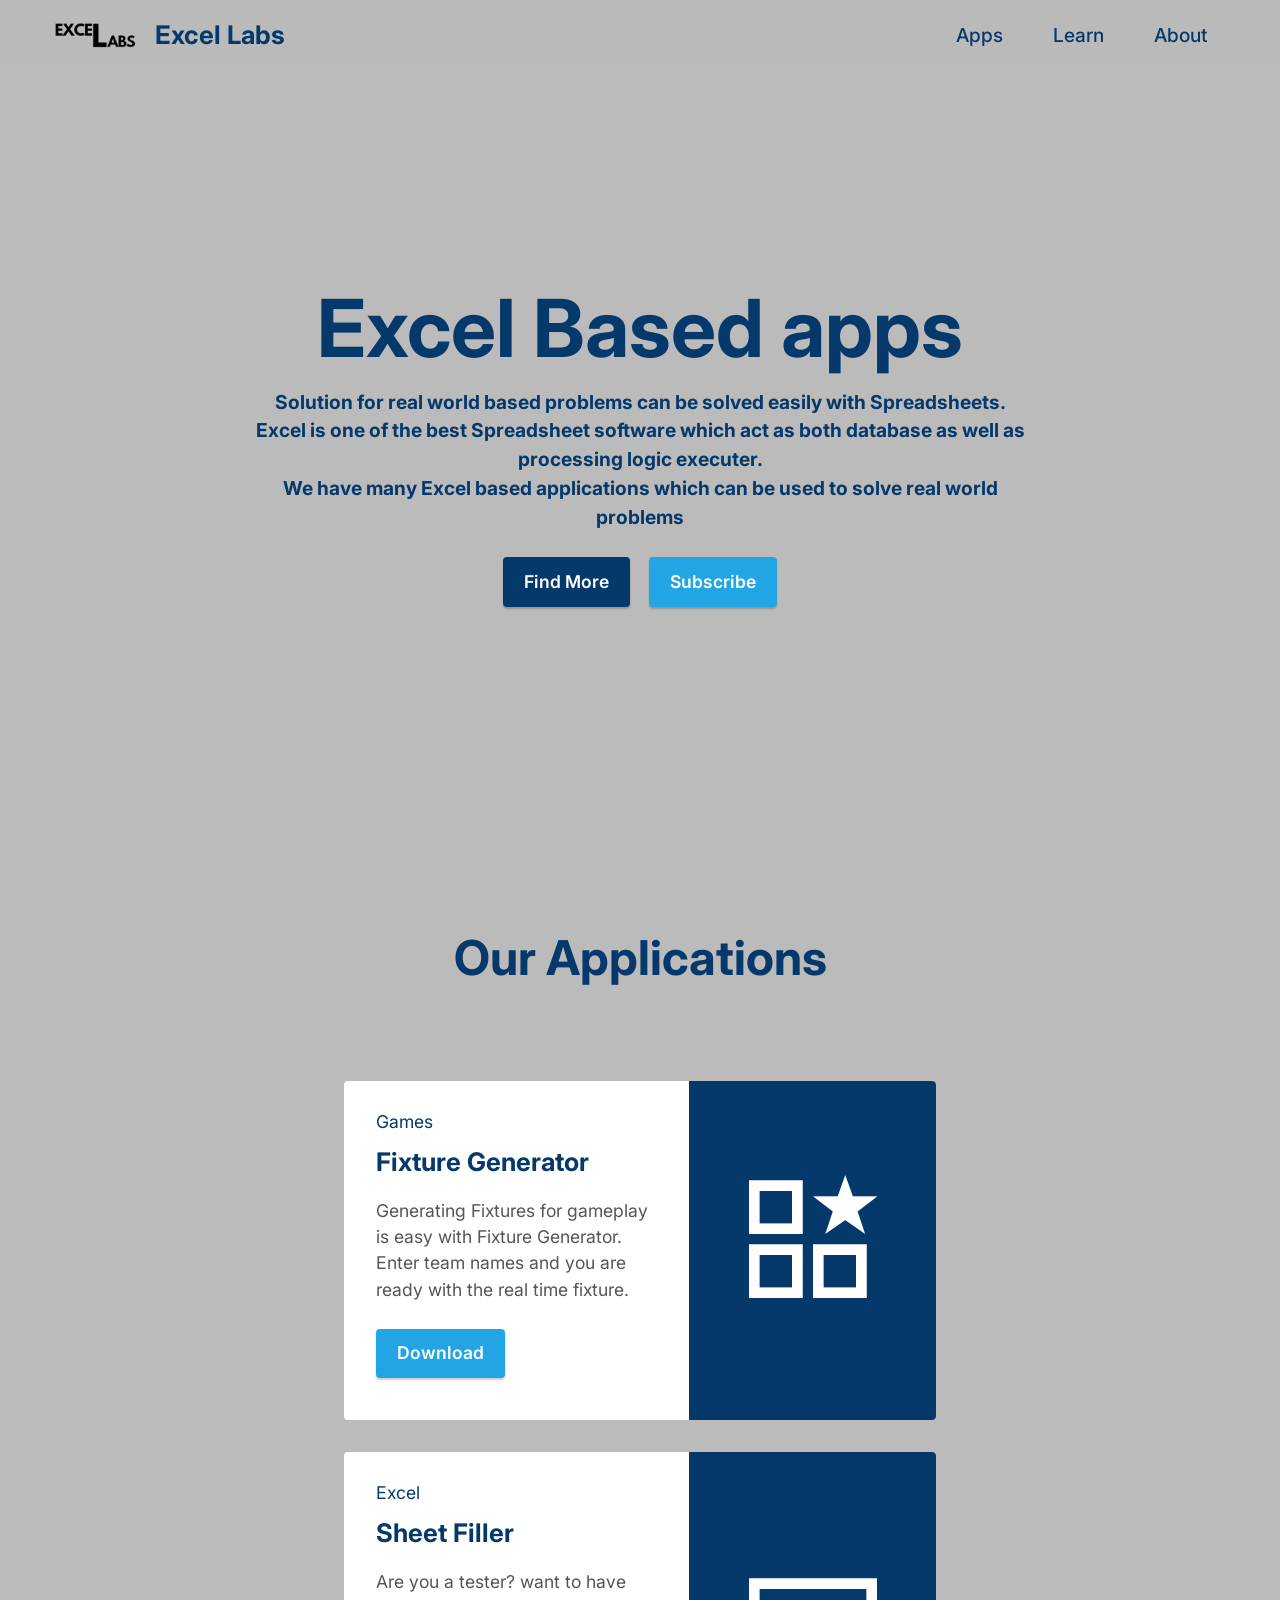
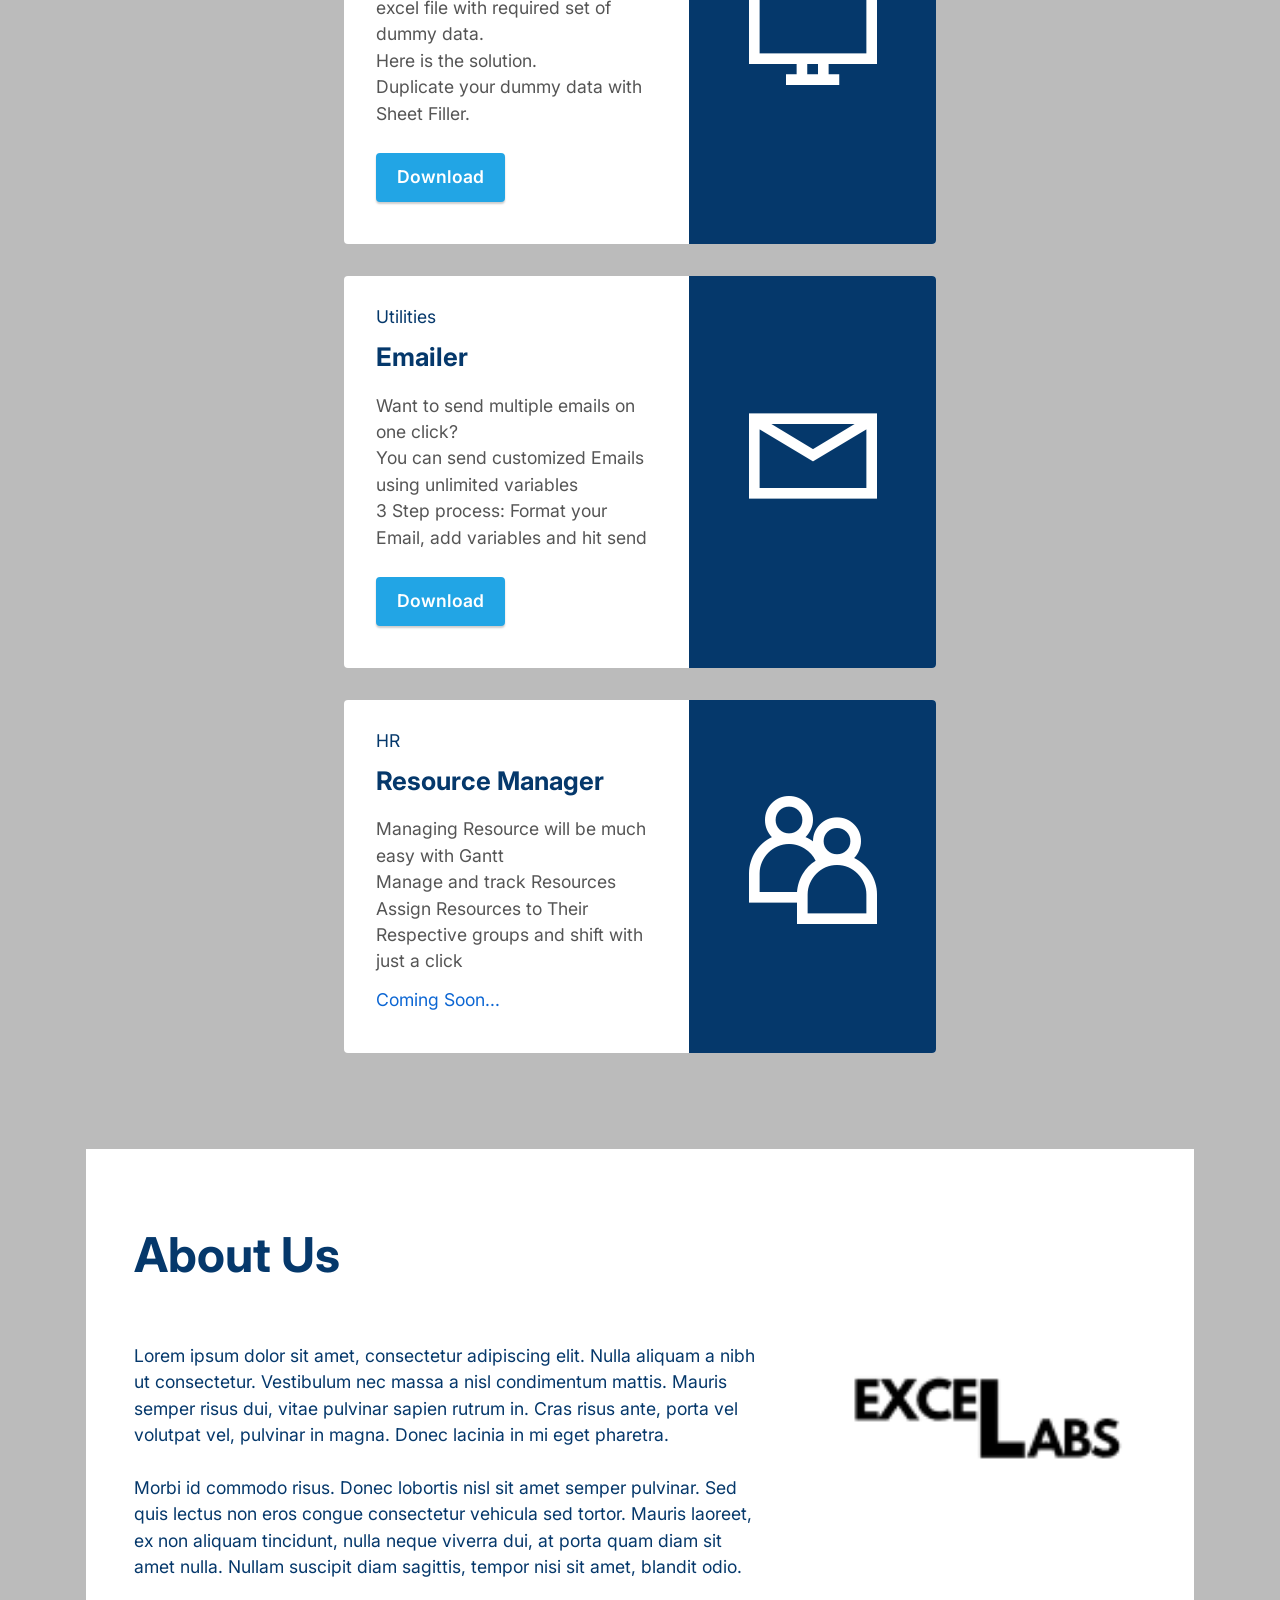
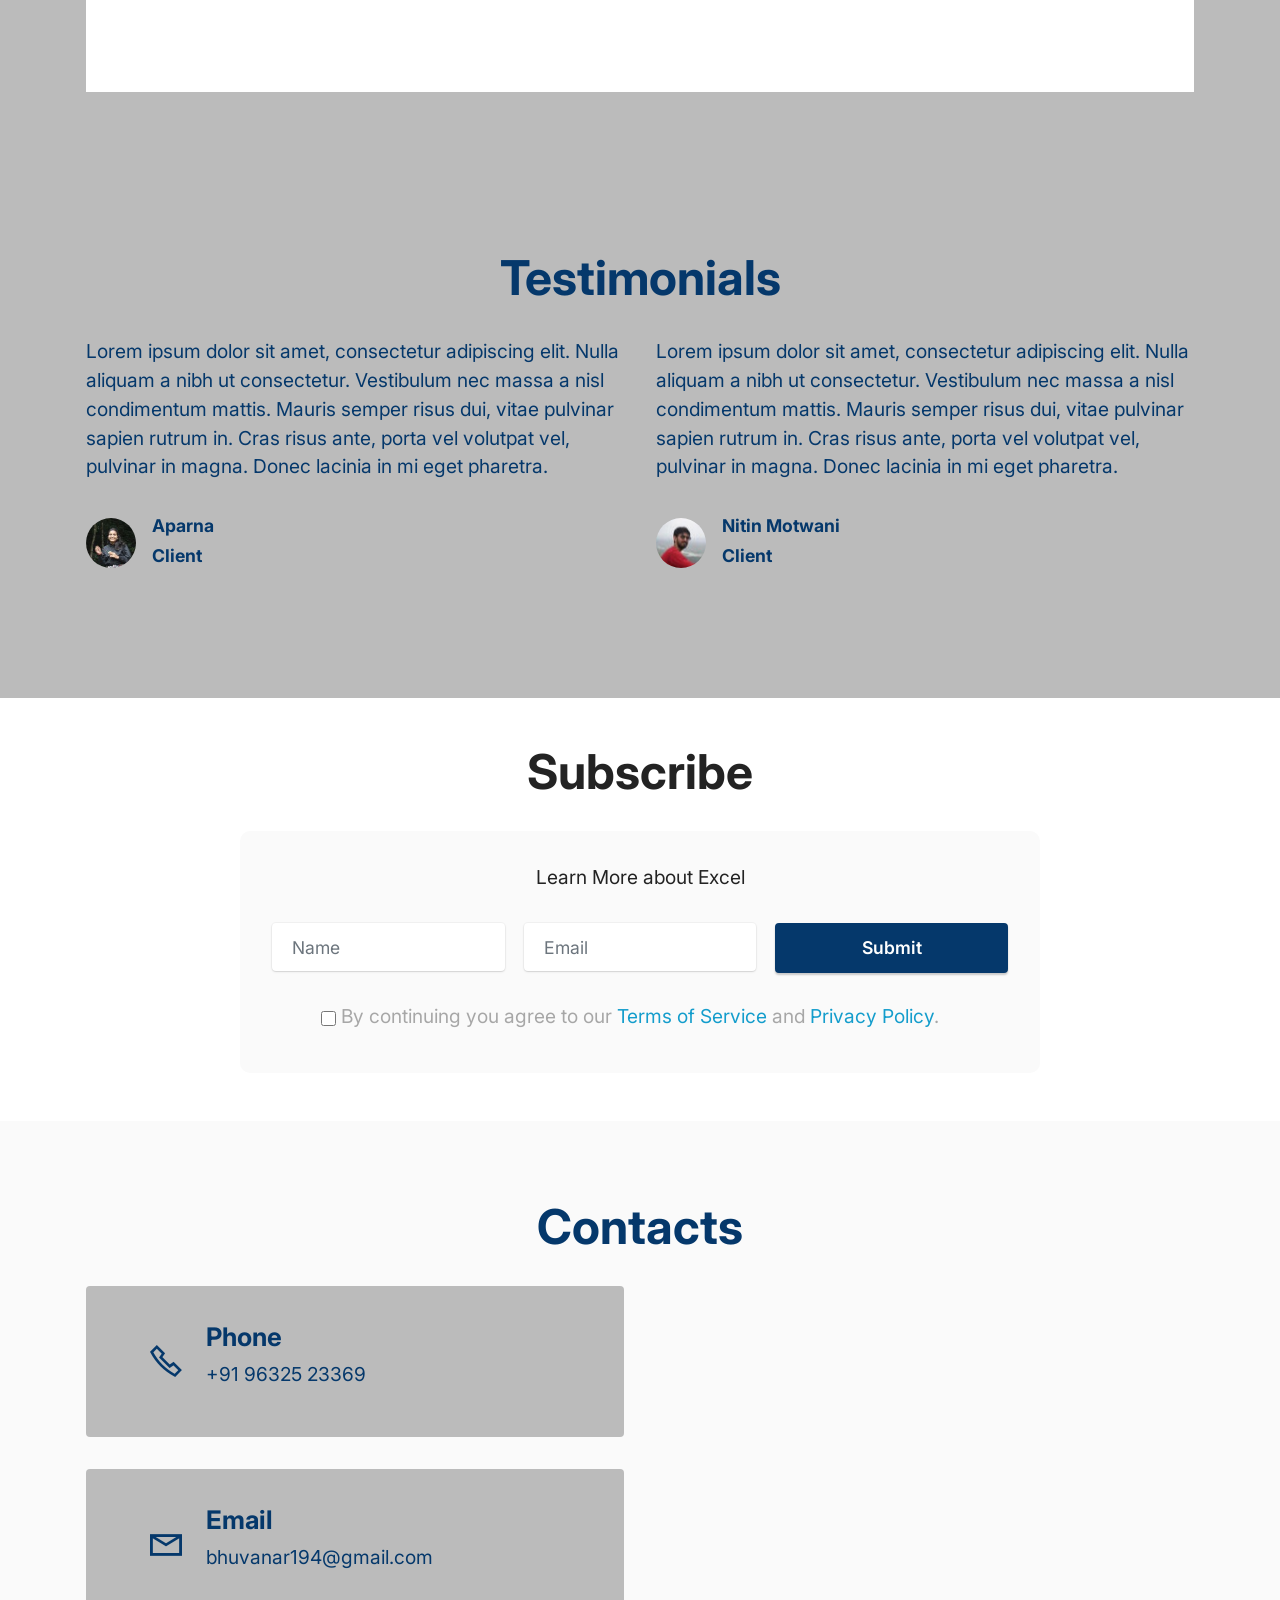
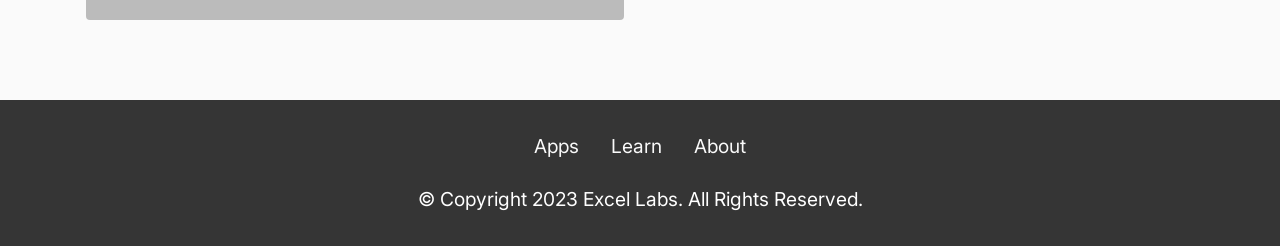
==== index.html @ d0461bdb "Add files via upload" ====
<!DOCTYPE html>
<html  >
<head>
  <!-- Site made by Abhilash Gokhale -->
  <meta charset="UTF-8">
  <meta http-equiv="X-UA-Compatible" content="IE=edge">
  <meta name="generator" content="Mobirise v5.6.5, mobirise.com">
  <meta name="twitter:card" content="summary_large_image"/>
  <meta name="twitter:image:src" content="">
  <meta property="og:image" content="">
  <meta name="twitter:title" content="Home">
  <meta name="viewport" content="width=device-width, initial-scale=1, minimum-scale=1">
  <link rel="shortcut icon" href="assets/images/excel-removebg-preview-128x128-1.png" type="image/x-icon">
  <meta name="description" content="">
  
  
  <title>Home</title>
  <link rel="stylesheet" href="assets/web/assets/mobirise-icons2/mobirise2.css">
  <link rel="stylesheet" href="assets/bootstrap/css/bootstrap.min.css">
  <link rel="stylesheet" href="assets/bootstrap/css/bootstrap-grid.min.css">
  <link rel="stylesheet" href="assets/bootstrap/css/bootstrap-reboot.min.css">
  <link rel="stylesheet" href="assets/web/assets/gdpr-plugin/gdpr-styles.css">
  <link rel="stylesheet" href="assets/animatecss/animate.css">
  <link rel="stylesheet" href="assets/dropdown/css/style.css">
  <link rel="stylesheet" href="assets/socicon/css/styles.css">
  <link rel="stylesheet" href="assets/theme/css/style.css">
  <link rel="preload" href="https://fonts.googleapis.com/css?family=Inter:100,200,300,400,500,600,700,800,900&display=swap" as="style" onload="this.onload=null;this.rel='stylesheet'">
  <noscript><link rel="stylesheet" href="https://fonts.googleapis.com/css?family=Inter:100,200,300,400,500,600,700,800,900&display=swap"></noscript>
  <link rel="preload" as="style" href="assets/mobirise/css/mbr-additional.css"><link rel="stylesheet" href="assets/mobirise/css/mbr-additional.css" type="text/css">
  
  
  
  
</head>
<body>
  
  <section data-bs-version="5.1" class="menu menu3 cid-sFAA5oUu2Y" once="menu" id="menu3-1">
    
    <nav class="navbar navbar-dropdown navbar-fixed-top navbar-expand-lg">
        <div class="container-fluid">
            <div class="navbar-brand">
                <span class="navbar-logo">
                    <a href="index.html">
                        <img src="assets/images/excel-removebg-preview-3-128x128.png" alt="Excel Labs" style="height: 3rem;">
                    </a>
                </span>
                <span class="navbar-caption-wrap"><a class="navbar-caption text-primary display-5" href="index.html">Excel Labs</a></span>
            </div>
            <button class="navbar-toggler" type="button" data-toggle="collapse" data-bs-toggle="collapse" data-target="#navbarSupportedContent" data-bs-target="#navbarSupportedContent" aria-controls="navbarNavAltMarkup" aria-expanded="false" aria-label="Toggle navigation">
                <div class="hamburger">
                    <span></span>
                    <span></span>
                    <span></span>
                    <span></span>
                </div>
            </button>
            <div class="collapse navbar-collapse" id="navbarSupportedContent">
                <ul class="navbar-nav nav-dropdown nav-right" data-app-modern-menu="true"><li class="nav-item"><a class="nav-link link text-primary display-7" href="index.html#features6-3">Apps</a></li>
                    <li class="nav-item"><a class="nav-link link text-primary display-7" href="index.html#form9-0">Learn</a>
                    </li><li class="nav-item"><a class="nav-link link text-primary display-7" href="index.html#features16-9">About</a></li></ul>
                
                
            </div>
        </div>
    </nav>
</section>

<section data-bs-version="5.1" class="header1 cid-sFCAOqBTxa mbr-fullscreen" id="header1-i">

    

    

    <div class="container-fluid">
        <div class="row justify-content-center">
            <div class="col-12 col-lg-8">
                <h1 class="mbr-section-title mbr-fonts-style mb-3 display-1"><strong>Excel Based apps</strong></h1>
                
                <p class="mbr-text mbr-fonts-style display-7"><strong>Solution for real world based problems can be solved easily with Spreadsheets.<br>Excel is one of the best Spreadsheet software which act as both database as well as processing logic executer.<br>We have many Excel based applications which can be used to solve real world problems</strong></p>
                <div class="mbr-section-btn mt-3"><a class="btn btn-primary display-4" href="index.html#content4-5">Find More</a> <a class="btn btn-secondary display-4" href="index.html#form9-0">Subscribe</a></div>
            </div>
        </div>
    </div>
</section>

<section data-bs-version="5.1" class="content4 cid-sFADQxFnEn" id="content4-5">
    
    
    <div class="container-fluid">
        <div class="row justify-content-center">
            <div class="title col-md-12 col-lg-10">
                <h3 class="mbr-section-title mbr-fonts-style align-center mb-4 display-2">
                    <strong>Our Applications</strong></h3>
                
                
            </div>
        </div>
    </div>
</section>

<section data-bs-version="5.1" class="features5 cid-sFACYYm0AQ" id="features6-3">

    <div class="container-fluid">
        <div class="row justify-content-center">
            <div class="card col-12 col-lg-6">
                <div class="card-wrapper mbr-flex">
                    <div class="card-box align-left">
                        <h6 class="card-subtitle mbr-fonts-style align-left mb-2 display-4">Games</h6>
                        <h5 class="card-title mbr-fonts-style align-left mb-3 display-5"><strong>Fixture Generator</strong></h5>
                        <p class="mbr-text mbr-fonts-style mb-3 display-4">
                            Generating Fixtures for gameplay is easy with Fixture Generator.<br>Enter team names and you are ready with the real time fixture.</p>
                        <div class="mbr-section-btn"><a href="assets/files/Fixtures.xlsm" class="btn btn-secondary display-4">Download</a></div>
                    </div>
                    <div class="img-wrapper img1 align-center">
                        <span class="mbr-iconfont mobi-mbri-features mobi-mbri"></span>
                    </div>
                </div>
            </div>

            
        </div>
    </div>
</section>

<section data-bs-version="5.1" class="features5 cid-tu9FeAt3sd" id="features6-3-1">
 
    <div class="container-fluid">
        <div class="row justify-content-center">
            <div class="card col-12 col-lg-6">
                <div class="card-wrapper mbr-flex">
                    <div class="card-box align-left">
                        <h6 class="card-subtitle mbr-fonts-style align-left mb-2 display-4">Excel</h6>
                        <h5 class="card-title mbr-fonts-style align-left mb-3 display-5"><strong>Sheet Filler</strong></h5>
                        <p class="mbr-text mbr-fonts-style mb-3 display-4">
                            Are you a tester? want to have excel file with required set of dummy data.<br>Here is the solution.<br>Duplicate your dummy data with Sheet Filler.</p>
                        <div class="mbr-section-btn"><a href="assets/files/Filler.xlsm" class="btn btn-secondary display-4">Download</a></div>
                    </div>
                    <div class="img-wrapper img1 align-center">
                        <span class="mbr-iconfont mobi-mbri-desktop mobi-mbri"></span>
                    </div>
                </div>
            </div>

            
        </div>
    </div>
</section>

<section data-bs-version="5.1" class="features5 cid-tu9FeAt3sd" id="features6-3-1">
 
    <div class="container-fluid">
        <div class="row justify-content-center">
            <div class="card col-12 col-lg-6">
                <div class="card-wrapper mbr-flex">
                    <div class="card-box align-left">
                        <h6 class="card-subtitle mbr-fonts-style align-left mb-2 display-4">Utilities</h6>
                        <h5 class="card-title mbr-fonts-style align-left mb-3 display-5"><strong>Emailer</strong></h5>
                        <p class="mbr-text mbr-fonts-style mb-3 display-4">
                            Want to send multiple emails on one click?<br>You can send customized Emails using unlimited variables<br>3 Step process: Format your Email, add variables and hit send </p>
                        <div class="mbr-section-btn"><a href="assets/files/Emailer.xlsm" class="btn btn-secondary display-4">Download</a></div>
                    </div>
                    <div class="img-wrapper img1 align-center">
                        <span class="mbr-iconfont mobi-mbri-letter mobi-mbri"></span>
                    </div>
                </div>
            </div>

            
        </div>
    </div>
</section>

<section data-bs-version="5.1" class="features5 cid-tu9FeAt3sd" id="features6-3-2">
 
    <div class="container-fluid">
        <div class="row justify-content-center">
            <div class="card col-12 col-lg-6">
                <div class="card-wrapper mbr-flex">
                    <div class="card-box align-left">
                        <h6 class="card-subtitle mbr-fonts-style align-left mb-2 display-4">HR</h6>
                        <h5 class="card-title mbr-fonts-style align-left mb-3 display-5"><strong>Resource Manager</strong></h5>
                        <p class="mbr-text mbr-fonts-style mb-3 display-4">
                            Managing Resource will be much easy with Gantt <br>Manage and track Resources<br>Assign Resources to Their Respective groups and shift with just a click</p>
                            <h6 class="card-subtitle mbr-fonts-style align-left mb-2 display-4" style="color: #0c66d3;">Coming Soon...</h6>
                    </div>
                    <div class="img-wrapper img1 align-center">
                        <span class="mbr-iconfont mobi-mbri-users mobi-mbri"></span>
                    </div>
                </div>
            </div>

            
        </div>
    </div>
</section>


<section data-bs-version="5.1" class="features15 cid-sFANq99njx" id="features16-9">

    

    
    <div class="container">
        <div class="content-wrapper">
            <div class="row align-items-center">
                <div class="col-12 col-lg">
                    <div class="text-wrapper">
                        <h6 class="card-title mbr-fonts-style display-2"><strong>About Us</strong><br><strong><br></strong></h6>
                        <p class="mbr-text mbr-fonts-style mb-4 display-4">Lorem ipsum dolor sit amet, consectetur adipiscing elit. Nulla aliquam a nibh ut consectetur. Vestibulum nec massa a nisl condimentum mattis. Mauris semper risus dui, vitae pulvinar sapien rutrum in. Cras risus ante, porta vel volutpat vel, pulvinar in magna. Donec lacinia in mi eget pharetra.&nbsp;<br><br>Morbi id commodo risus. Donec lobortis nisl sit amet semper pulvinar. Sed quis lectus non eros congue consectetur vehicula sed tortor. Mauris laoreet, ex non aliquam tincidunt, nulla neque viverra dui, at porta quam diam sit amet nulla. Nullam suscipit diam sagittis, tempor nisi sit amet, blandit odio.&nbsp;</p>
                        
                    </div>
                </div>
                <div class="col-12 col-lg-4">
                    <div class="image-wrapper">
                        <img src="assets/images/excel-removebg-preview-128x128-1.png" alt="Excel Labs">
                    </div>
                </div>
            </div>
        </div>
    </div>
</section>

<section data-bs-version="5.1" class="testimonials2 cid-sFAO03Bfrt" id="testimonials2-a">
    
    
    <div class="container">
        <h3 class="mbr-section-title mbr-fonts-style align-center mb-4 display-2">
            <strong>Testimonials</strong>
        </h3>
        <div class="row justify-content-center">
            <div class="card col-12 col-md-6">
                <p class="mbr-text mbr-fonts-style mb-4 display-7">Lorem ipsum dolor sit amet, consectetur adipiscing elit. Nulla aliquam a nibh ut consectetur. Vestibulum nec massa a nisl condimentum mattis. Mauris semper risus dui, vitae pulvinar sapien rutrum in. Cras risus ante, porta vel volutpat vel, pulvinar in magna. Donec lacinia in mi eget pharetra. </p>
                <div class="d-flex mb-md-0 mb-4">
                    <div class="image-wrapper">
                        <img src="assets/images/img-8432-100x150.jpeg" alt="Excel Labs">
                    </div>
                    <div class="text-wrapper">
                        <p class="name mbr-fonts-style mb-1 display-4">
                            <strong>Aparna</strong></p>
                        <p class="position mbr-fonts-style display-4">
                            <strong>Client</strong>
                        </p>
                    </div>
                </div>
            </div>
            <div class="card col-12 col-md-6">
                <p class="mbr-text mbr-fonts-style mb-4 display-7">Lorem ipsum dolor sit amet, consectetur adipiscing elit. Nulla aliquam a nibh ut consectetur. Vestibulum nec massa a nisl condimentum mattis. Mauris semper risus dui, vitae pulvinar sapien rutrum in. Cras risus ante, porta vel volutpat vel, pulvinar in magna. Donec lacinia in mi eget pharetra. </p>
                <div class="d-flex mb-md-0 mb-4">
                    <div class="image-wrapper">
                        <img src="assets/images/dsc-245-100x67.jpeg" alt="Excel Labs">
                    </div>
                    <div class="text-wrapper">
                        <p class="name mbr-fonts-style mb-1 display-4">
                            <strong>Nitin Motwani</strong></p>
                        <p class="position mbr-fonts-style display-4">
                            <strong>Client</strong>
                        </p>
                    </div>
                </div>
            </div>
        </div>
    </div>
</section>

<section data-bs-version="5.1" class="form9 cid-tu8NGoPDr8" id="form9-0">
    
    
    <div class="container-fluid">
        <div class="mbr-section-head">
            <h3 class="mbr-section-title mbr-fonts-style align-center mb-0 display-2">
                <strong>Subscribe</strong></h3>
            
        </div>
        <div class="row justify-content-center mt-4">
            <div class="col-lg-8 mx-auto mbr-form" data-form-type="formoid">
                <form action="https://mobirise.eu/" method="POST" class="mbr-form form-with-styler mx-auto" data-form-title="Form Name"><input type="hidden" name="email" data-form-email="true" value="c6EKljjKnBjoouAKC+75mhDvN5vycaykU9VQgxU2JBA7pwF9MzrYNPpXgdMhq+oH00sX1eMjxOyE6itvugj1VZ7mSdOIMRGuYBPbXNayuHu4nRYBrXvSja9SjwJDkFQX">
                    <div class="row">
                        <div hidden="hidden" data-form-alert="" class="alert alert-success col-12">Thanks for Subscribing. We will contact you soon!</div>
                        <div hidden="hidden" data-form-alert-danger="" class="alert alert-danger col-12">Oops...! some problem!</div>
                    </div>
                    <div class="dragArea row">
                        <div class="col-lg-12">
                            <p class="mbr-text mbr-fonts-style align-center mb-4 display-7"> Learn More about Excel</p>
                        </div>
                        <div class="col-lg-4 col-md-12 col-sm-12 form-group mb-3" data-for="name">
                            <input type="text" name="name" placeholder="Name" data-form-field="name" class="form-control" value="" id="name-form9-0">
                        </div>
                        <div data-for="email" class="col-lg-4 col-md-12 col-sm-12 form-group mb-3">
                            <input type="email" name="email" placeholder="Email" data-form-field="email" class="form-control" value="" id="email-form9-0">
                        </div>
                        <div class="col-lg-4 col-md-12 col-sm-12 mbr-section-btn align-center"><button type="submit" class="btn btn-primary display-4">Submit</button></div>
                    </div>
                <span class="gdpr-block">
<label>
<span class="textGDPR display-7" style="color: #a7a7a7"><input type="checkbox" name="gdpr" id="gdpr-form9-0" required="">By continuing you agree to our <a style="color: #149dcc; text-decoration: none;" href="terms_policy.html">Terms of Service</a> and <a style="color: #149dcc; text-decoration: none;" href="terms_policy.html">Privacy Policy</a>.</span>
</label>
</span></form>
            </div>
        </div>
    </div>
</section>

<section data-bs-version="5.1" class="contacts3 map1 cid-sFAOgbarYq" id="contacts3-c">

    
    
    <div class="container">
        <div class="mbr-section-head">
            <h3 class="mbr-section-title mbr-fonts-style align-center mb-0 display-2">
                <strong>Contacts</strong>
            </h3>
            
        </div>
        <div class="row justify-content-center mt-4">
            <div class="card col-12 col-md-6">
                <div class="card-wrapper">
                    <div class="image-wrapper">
                        <span class="mbr-iconfont mobi-mbri-phone mobi-mbri" style="color: rgb(5, 56, 107); fill: rgb(5, 56, 107);"></span>
                    </div>
                    <div class="text-wrapper">
                        <h6 class="card-title mbr-fonts-style mb-1 display-5">
                            <strong>Phone</strong>
                        </h6>
                        <p class="mbr-text mbr-fonts-style display-7">
                            +91 96325 23369</p>
                    </div>
                </div>
                <div class="card-wrapper">
                    <div class="image-wrapper">
                        <span class="mbr-iconfont mobi-mbri-letter mobi-mbri" style="color: rgb(5, 56, 107); fill: rgb(5, 56, 107);"></span>
                    </div>
                    <div class="text-wrapper">
                        <h6 class="card-title mbr-fonts-style mb-1 display-5">
                            <strong>Email</strong>
                        </h6>
                        <p class="mbr-text mbr-fonts-style display-7">bhuvanar194@gmail.com</p>
                    </div>
                </div>
            </div>
            <div class="map-wrapper col-12 col-md-6">
                <div class="google-map"><iframe frameborder="0" style="border:0" src="https://www.google.com/maps/embed/v1/place?key=AIzaSyDk89J4FSunMF33ruMVWJaJht_Ro0kvoXs&amp;q=mundrupady house, Mundaje post, Belthangady Tq, D.k 574228" allowfullscreen=""></iframe></div>
            </div>
        </div>
    </div>
</section>

<section data-bs-version="5.1" class="footer3 cid-sFAOjz8nX7" once="footers" id="footer3-d">

    

    

    <div class="container">
        <div class="media-container-row align-center mbr-white">
            <div class="row row-links">
                <ul class="foot-menu">
                    
                    
                    
                    
                    
                <li class="foot-menu-item mbr-fonts-style display-7"><a href="index.html#features6-3" class="text-white text-primary">Apps</a></li><li class="foot-menu-item mbr-fonts-style display-7"><a href="index.html#form9-0" class="text-white text-primary">Learn</a></li><li class="foot-menu-item mbr-fonts-style display-7"><a href="index.html#features16-9" class="text-white text-primary">About</a></li></ul>
            </div>
            <div class="row social-row">
                <div class="social-list align-right pb-2">
                    
                    
                    
                    
                    
                    
                <div class="soc-item">
                        <a href="https://twitter.com/" target="_blank">
                            <span class="mbr-iconfont mbr-iconfont-social socicon-twitter socicon"></span>
                        </a>
                    </div><div class="soc-item">
                        <a href="https://www.facebook.com/" target="_blank">
                            <span class="mbr-iconfont mbr-iconfont-social socicon-facebook socicon"></span>
                        </a>
                    </div><div class="soc-item">
                        <a href="https://www.youtube.com" target="_blank">
                            <span class="mbr-iconfont mbr-iconfont-social socicon-youtube socicon"></span>
                        </a>
                    </div></div>
            </div>
            <div class="row row-copirayt">
                <p class="mbr-text mb-0 mbr-fonts-style mbr-white align-center display-7">
                    © Copyright 2023 Excel Labs. All Rights Reserved.
                </p>
            </div>
        </div>
    </div>
</section><section class="display-7" style="padding: 0;align-items: center;justify-content: center;flex-wrap: wrap;    align-content: center;display: flex;position: relative;height: 0.01rem;"><a href="https://mobiri.se/" style="flex: 1 1;height: 0.01rem;position: absolute;width: 100%;z-index: 1;"><img alt="" style="height: 0.01rem;" src="[data-uri]"></a><p style="margin: 0;text-align: center;" class="display-7"></p><a style="z-index:1; height: 0px;"  href="https://mobirise.com/builder/landing-page-software.html"></a></section><script src="assets/bootstrap/js/bootstrap.bundle.min.js"></script>  <script src="assets/web/assets/cookies-alert-plugin/cookies-alert-core.js"></script>  <script src="assets/web/assets/cookies-alert-plugin/cookies-alert-script.js"></script>  <script src="assets/smoothscroll/smooth-scroll.js"></script>  <script src="assets/ytplayer/index.js"></script>  <script src="assets/dropdown/js/navbar-dropdown.js"></script>  <script src="assets/theme/js/script.js"></script>  <script src="assets/formoid/formoid.min.js"></script>  
  
  

   <div id="scrollToTop" class="scrollToTop mbr-arrow-up"><a style="text-align: center;"><i class="mbr-arrow-up-icon mbr-arrow-up-icon-cm cm-icon cm-icon-smallarrow-up"></i></a></div>
    <input name="animation" type="hidden">
  </body>
</html>
---- assets/web/assets/mobirise-icons2/mobirise2.css ----
@font-face {
  font-family: 'Moririse2';
  font-display: swap;
  src:  url('mobirise2.eot?f2bix4');
  src:  url('mobirise2.eot?f2bix4#iefix') format('embedded-opentype'),
    url('mobirise2.ttf?f2bix4') format('truetype'),
    url('mobirise2.woff?f2bix4') format('woff'),
    url('mobirise2.svg?f2bix4#mobirise2') format('svg');
  font-weight: normal;
  font-style: normal;
}

[class^="mobi-"], [class*=" mobi-"] {
  /* use !important to prevent issues with browser extensions that change fonts */
  font-family: 'Moririse2' !important;
  speak: none;
  font-style: normal;
  font-weight: normal;
  font-variant: normal;
  text-transform: none;
  line-height: 1;

  /* Better Font Rendering =========== */
  -webkit-font-smoothing: antialiased;
  -moz-osx-font-smoothing: grayscale;
}

.mobi-mbri-add-submenu:before {
  content: "\e900";
}
.mobi-mbri-alert:before {
  content: "\e901";
}
.mobi-mbri-align-center:before {
  content: "\e902";
}
.mobi-mbri-align-justify:before {
  content: "\e903";
}
.mobi-mbri-align-left:before {
  content: "\e904";
}
.mobi-mbri-align-right:before {
  content: "\e905";
}
.mobi-mbri-android:before {
  content: "\e906";
}
.mobi-mbri-apple:before {
  content: "\e907";
}
.mobi-mbri-arrow-down:before {
  content: "\e908";
}
.mobi-mbri-arrow-next:before {
  content: "\e909";
}
.mobi-mbri-arrow-prev:before {
  content: "\e90a";
}
.mobi-mbri-arrow-up:before {
  content: "\e90b";
}
.mobi-mbri-bold:before {
  content: "\e90c";
}
.mobi-mbri-bookmark:before {
  content: "\e90d";
}
.mobi-mbri-bootstrap:before {
  content: "\e90e";
}
.mobi-mbri-briefcase:before {
  content: "\e90f";
}
.mobi-mbri-browse:before {
  content: "\e910";
}
.mobi-mbri-bulleted-list:before {
  content: "\e911";
}
.mobi-mbri-calendar:before {
  content: "\e912";
}
.mobi-mbri-camera:before {
  content: "\e913";
}
.mobi-mbri-cart-add:before {
  content: "\e914";
}
.mobi-mbri-cart-full:before {
  content: "\e915";
}
.mobi-mbri-cash:before {
  content: "\e916";
}
.mobi-mbri-change-style:before {
  content: "\e917";
}
.mobi-mbri-chat:before {
  content: "\e918";
}
.mobi-mbri-clock:before {
  content: "\e919";
}
.mobi-mbri-close:before {
  content: "\e91a";
}
.mobi-mbri-cloud:before {
  content: "\e91b";
}
.mobi-mbri-code:before {
  content: "\e91c";
}
.mobi-mbri-contact-form:before {
  content: "\e91d";
}
.mobi-mbri-credit-card:before {
  content: "\e91e";
}
.mobi-mbri-cursor-click:before {
  content: "\e91f";
}
.mobi-mbri-cust-feedback:before {
  content: "\e920";
}
.mobi-mbri-database:before {
  content: "\e921";
}
.mobi-mbri-delivery:before {
  content: "\e922";
}
.mobi-mbri-desktop:before {
  content: "\e923";
}
.mobi-mbri-devices:before {
  content: "\e924";
}
.mobi-mbri-down:before {
  content: "\e925";
}
.mobi-mbri-download-2:before {
  content: "\e926";
}
.mobi-mbri-download:before {
  content: "\e927";
}
.mobi-mbri-drag-n-drop-2:before {
  content: "\e928";
}
.mobi-mbri-drag-n-drop:before {
  content: "\e929";
}
.mobi-mbri-edit-2:before {
  content: "\e92a";
}
.mobi-mbri-edit:before {
  content: "\e92b";
}
.mobi-mbri-error:before {
  content: "\e92c";
}
.mobi-mbri-extension:before {
  content: "\e92d";
}
.mobi-mbri-features:before {
  content: "\e92e";
}
.mobi-mbri-file:before {
  content: "\e92f";
}
.mobi-mbri-flag:before {
  content: "\e930";
}
.mobi-mbri-folder:before {
  content: "\e931";
}
.mobi-mbri-gift:before {
  content: "\e932";
}
.mobi-mbri-github:before {
  content: "\e933";
}
.mobi-mbri-globe-2:before {
  content: "\e934";
}
.mobi-mbri-globe:before {
  content: "\e935";
}
.mobi-mbri-growing-chart:before {
  content: "\e936";
}
.mobi-mbri-hearth:before {
  content: "\e937";
}
.mobi-mbri-help:before {
  content: "\e938";
}
.mobi-mbri-home:before {
  content: "\e939";
}
.mobi-mbri-hot-cup:before {
  content: "\e93a";
}
.mobi-mbri-idea:before {
  content: "\e93b";
}
.mobi-mbri-image-gallery:before {
  content: "\e93c";
}
.mobi-mbri-image-slider:before {
  content: "\e93d";
}
.mobi-mbri-info:before {
  content: "\e93e";
}
.mobi-mbri-italic:before {
  content: "\e93f";
}
.mobi-mbri-key:before {
  content: "\e940";
}
.mobi-mbri-laptop:before {
  content: "\e941";
}
.mobi-mbri-layers:before {
  content: "\e942";
}
.mobi-mbri-left-right:before {
  content: "\e943";
}
.mobi-mbri-left:before {
  content: "\e944";
}
.mobi-mbri-letter:before {
  content: "\e945";
}
.mobi-mbri-like:before {
  content: "\e946";
}
.mobi-mbri-link:before {
  content: "\e947";
}
.mobi-mbri-lock:before {
  content: "\e948";
}
.mobi-mbri-login:before {
  content: "\e949";
}
.mobi-mbri-logout:before {
  content: "\e94a";
}
.mobi-mbri-magic-stick:before {
  content: "\e94b";
}
.mobi-mbri-map-pin:before {
  content: "\e94c";
}
.mobi-mbri-menu:before {
  content: "\e94d";
}
.mobi-mbri-mobile-2:before {
  content: "\e94e";
}
.mobi-mbri-mobile-horizontal:before {
  content: "\e94f";
}
.mobi-mbri-mobile:before {
  content: "\e950";
}
.mobi-mbri-mobirise:before {
  content: "\e951";
}
.mobi-mbri-more-horizontal:before {
  content: "\e952";
}
.mobi-mbri-more-vertical:before {
  content: "\e953";
}
.mobi-mbri-music:before {
  content: "\e954";
}
.mobi-mbri-new-file:before {
  content: "\e955";
}
.mobi-mbri-numbered-list:before {
  content: "\e956";
}
.mobi-mbri-opened-folder:before {
  content: "\e957";
}
.mobi-mbri-pages:before {
  content: "\e958";
}
.mobi-mbri-paper-plane:before {
  content: "\e959";
}
.mobi-mbri-paperclip:before {
  content: "\e95a";
}
.mobi-mbri-phone:before {
  content: "\e95b";
}
.mobi-mbri-photo:before {
  content: "\e95c";
}
.mobi-mbri-photos:before {
  content: "\e95d";
}
.mobi-mbri-pin:before {
  content: "\e95e";
}
.mobi-mbri-play:before {
  content: "\e95f";
}
.mobi-mbri-plus:before {
  content: "\e960";
}
.mobi-mbri-preview:before {
  content: "\e961";
}
.mobi-mbri-print:before {
  content: "\e962";
}
.mobi-mbri-protect:before {
  content: "\e963";
}
.mobi-mbri-question:before {
  content: "\e964";
}
.mobi-mbri-quote-left:before {
  content: "\e965";
}
.mobi-mbri-quote-right:before {
  content: "\e966";
}
.mobi-mbri-redo:before {
  content: "\e967";
}
.mobi-mbri-refresh:before {
  content: "\e968";
}
.mobi-mbri-responsive-2:before {
  content: "\e969";
}
.mobi-mbri-responsive:before {
  content: "\e96a";
}
.mobi-mbri-right:before {
  content: "\e96b";
}
.mobi-mbri-rocket:before {
  content: "\e96c";
}
.mobi-mbri-sad-face:before {
  content: "\e96d";
}
.mobi-mbri-sale:before {
  content: "\e96e";
}
.mobi-mbri-save:before {
  content: "\e96f";
}
.mobi-mbri-search:before {
  content: "\e970";
}
.mobi-mbri-setting-2:before {
  content: "\e971";
}
.mobi-mbri-setting-3:before {
  content: "\e972";
}
.mobi-mbri-setting:before {
  content: "\e973";
}
.mobi-mbri-share:before {
  content: "\e974";
}
.mobi-mbri-shopping-bag:before {
  content: "\e975";
}
.mobi-mbri-shopping-basket:before {
  content: "\e976";
}
.mobi-mbri-shopping-cart:before {
  content: "\e977";
}
.mobi-mbri-sites:before {
  content: "\e978";
}
.mobi-mbri-smile-face:before {
  content: "\e979";
}
.mobi-mbri-speed:before {
  content: "\e97a";
}
.mobi-mbri-star:before {
  content: "\e97b";
}
.mobi-mbri-success:before {
  content: "\e97c";
}
.mobi-mbri-sun:before {
  content: "\e97d";
}
.mobi-mbri-sun2:before {
  content: "\e97e";
}
.mobi-mbri-tablet-vertical:before {
  content: "\e97f";
}
.mobi-mbri-tablet:before {
  content: "\e980";
}
.mobi-mbri-target:before {
  content: "\e981";
}
.mobi-mbri-timer:before {
  content: "\e982";
}
.mobi-mbri-to-ftp:before {
  content: "\e983";
}
.mobi-mbri-to-local-drive:before {
  content: "\e984";
}
.mobi-mbri-touch-swipe:before {
  content: "\e985";
}
.mobi-mbri-touch:before {
  content: "\e986";
}
.mobi-mbri-trash:before {
  content: "\e987";
}
.mobi-mbri-underline:before {
  content: "\e988";
}
.mobi-mbri-undo:before {
  content: "\e989";
}
.mobi-mbri-unlink:before {
  content: "\e98a";
}
.mobi-mbri-unlock:before {
  content: "\e98b";
}
.mobi-mbri-up-down:before {
  content: "\e98c";
}
.mobi-mbri-up:before {
  content: "\e98d";
}
.mobi-mbri-update:before {
  content: "\e98e";
}
.mobi-mbri-upload-2:before {
  content: "\e98f";
}
.mobi-mbri-upload:before {
  content: "\e990";
}
.mobi-mbri-user-2:before {
  content: "\e991";
}
.mobi-mbri-user:before {
  content: "\e992";
}
.mobi-mbri-users:before {
  content: "\e993";
}
.mobi-mbri-video-play:before {
  content: "\e994";
}
.mobi-mbri-video:before {
  content: "\e995";
}
.mobi-mbri-watch:before {
  content: "\e996";
}
.mobi-mbri-website-theme-2:before {
  content: "\e997";
}
.mobi-mbri-website-theme:before {
  content: "\e998";
}
.mobi-mbri-wifi:before {
  content: "\e999";
}
.mobi-mbri-windows:before {
  content: "\e99a";
}
.mobi-mbri-zoom-in:before {
  content: "\e99b";
}
.mobi-mbri-zoom-out:before {
  content: "\e99c";
}
---- assets/web/assets/gdpr-plugin/gdpr-styles.css ----
.gdpr-block {
    padding: 10px;
    font-size: 14px;
    display: block;
    width: 100%;
    text-align: center;
}
.gdpr-block.covert {
	display: none;
}
.textGDPR {
    position: relative;
}
.gdpr-block label span.textGDPR input[name='gdpr']{
    width: 15px;
    height: 15px;
    margin: 0;
    position: absolute;
    top: 3px;
    left: -20px;
}
.gdpr-block label {
    color: #a7a7a7;
    vertical-align: middle;
    user-select: none;
    margin-bottom: 0;
}
---- assets/dropdown/css/style.css ----
.navbar-dropdown {
  left: 0;
  padding: 0;
  position: absolute;
  right: 0;
  top: 0;
  transition: all 0.45s ease;
  z-index: 1030;
  background: #282828; }
  .navbar-dropdown .navbar-logo {
    margin-right: 0.8rem;
    transition: margin 0.3s ease-in-out;
    vertical-align: middle; }
    .navbar-dropdown .navbar-logo img {
      height: 3.125rem;
      transition: all 0.3s ease-in-out; }
    .navbar-dropdown .navbar-logo.mbr-iconfont {
      font-size: 3.125rem;
      line-height: 3.125rem; }
  .navbar-dropdown .navbar-caption {
    font-weight: 700;
    white-space: normal;
    vertical-align: -4px;
    line-height: 3.125rem !important; }
    .navbar-dropdown .navbar-caption, .navbar-dropdown .navbar-caption:hover {
      color: inherit;
      text-decoration: none; }
  .navbar-dropdown .mbr-iconfont + .navbar-caption {
    vertical-align: -1px; }
  .navbar-dropdown.navbar-fixed-top {
    position: fixed; }
  .navbar-dropdown .navbar-brand span {
    vertical-align: -4px; }
  .navbar-dropdown.bg-color.transparent {
    background: none; }
  .navbar-dropdown.navbar-short .navbar-brand {
    padding: 0.625rem 0; }
    .navbar-dropdown.navbar-short .navbar-brand span {
      vertical-align: -1px; }
  .navbar-dropdown.navbar-short .navbar-caption {
    line-height: 2.375rem !important;
    vertical-align: -2px; }
  .navbar-dropdown.navbar-short .navbar-logo {
    margin-right: 0.5rem; }
    .navbar-dropdown.navbar-short .navbar-logo img {
      height: 2.375rem; }
    .navbar-dropdown.navbar-short .navbar-logo.mbr-iconfont {
      font-size: 2.375rem;
      line-height: 2.375rem; }
  .navbar-dropdown.navbar-short .mbr-table-cell {
    height: 3.625rem; }
  .navbar-dropdown .navbar-close {
    left: 0.6875rem;
    position: fixed;
    top: 0.75rem;
    z-index: 1000; }
  .navbar-dropdown .hamburger-icon {
    content: "";
    display: inline-block;
    vertical-align: middle;
    width: 16px;
    -webkit-box-shadow: 0 -6px 0 1px #282828,0 0 0 1px #282828,0 6px 0 1px #282828;
    -moz-box-shadow: 0 -6px 0 1px #282828,0 0 0 1px #282828,0 6px 0 1px #282828;
    box-shadow: 0 -6px 0 1px #282828,0 0 0 1px #282828,0 6px 0 1px #282828; }

.dropdown-menu .dropdown-toggle[data-toggle="dropdown-submenu"]::after {
  border-bottom: 0.35em solid transparent;
  border-left: 0.35em solid;
  border-right: 0;
  border-top: 0.35em solid transparent;
  margin-left: 0.3rem; }

.dropdown-menu .dropdown-item:focus {
  outline: 0; }

.nav-dropdown {
  font-size: 0.75rem;
  font-weight: 500;
  height: auto !important; }
  .nav-dropdown .nav-btn {
    padding-left: 1rem; }
  .nav-dropdown .link {
    margin: .667em 1.667em;
    font-weight: 500;
    padding: 0;
    transition: color .2s ease-in-out; }
    .nav-dropdown .link.dropdown-toggle {
      margin-right: 2.583em; }
      .nav-dropdown .link.dropdown-toggle::after {
        margin-left: .25rem;
        border-top: 0.35em solid;
        border-right: 0.35em solid transparent;
        border-left: 0.35em solid transparent;
        border-bottom: 0; }
      .nav-dropdown .link.dropdown-toggle[aria-expanded="true"] {
        margin: 0;
        padding: 0.667em 3.263em  0.667em 1.667em; }
  .nav-dropdown .link::after,
  .nav-dropdown .dropdown-item::after {
    color: inherit; }
  .nav-dropdown .btn {
    font-size: 0.75rem;
    font-weight: 700;
    letter-spacing: 0;
    margin-bottom: 0;
    padding-left: 1.25rem;
    padding-right: 1.25rem; }
  .nav-dropdown .dropdown-menu {
    border-radius: 0;
    border: 0;
    left: 0;
    margin: 0;
    padding-bottom: 1.25rem;
    padding-top: 1.25rem;
    position: relative; }
  .nav-dropdown .dropdown-submenu {
    margin-left: 0.125rem;
    top: 0; }
  .nav-dropdown .dropdown-item {
    font-weight: 500;
    line-height: 2;
    padding: 0.3846em 4.615em 0.3846em 1.5385em;
    position: relative;
    transition: color .2s ease-in-out, background-color .2s ease-in-out; }
    .nav-dropdown .dropdown-item::after {
      margin-top: -0.3077em;
      position: absolute;
      right: 1.1538em;
      top: 50%; }
    .nav-dropdown .dropdown-item:focus, .nav-dropdown .dropdown-item:hover {
      background: none; }

@media (max-width: 767px) {
  .nav-dropdown.navbar-toggleable-sm {
    bottom: 0;
    display: none;
    left: 0;
    overflow-x: hidden;
    position: fixed;
    top: 0;
    transform: translateX(-100%);
    -ms-transform: translateX(-100%);
    -webkit-transform: translateX(-100%);
    width: 18.75rem;
    z-index: 999; } }
.nav-dropdown.navbar-toggleable-xl {
  bottom: 0;
  display: none;
  left: 0;
  overflow-x: hidden;
  position: fixed;
  top: 0;
  transform: translateX(-100%);
  -ms-transform: translateX(-100%);
  -webkit-transform: translateX(-100%);
  width: 18.75rem;
  z-index: 999; }

.nav-dropdown-sm {
  display: block !important;
  overflow-x: hidden;
  overflow: auto;
  padding-top: 3.875rem; }
  .nav-dropdown-sm::after {
    content: "";
    display: block;
    height: 3rem;
    width: 100%; }
  .nav-dropdown-sm.collapse.in ~ .navbar-close {
    display: block !important; }
  .nav-dropdown-sm.collapsing, .nav-dropdown-sm.collapse.in {
    transform: translateX(0);
    -ms-transform: translateX(0);
    -webkit-transform: translateX(0);
    transition: all 0.25s ease-out;
    -webkit-transition: all 0.25s ease-out;
    background: #282828; }
  .nav-dropdown-sm.collapsing[aria-expanded="false"] {
    transform: translateX(-100%);
    -ms-transform: translateX(-100%);
    -webkit-transform: translateX(-100%); }
  .nav-dropdown-sm .nav-item {
    display: block;
    margin-left: 0 !important;
    padding-left: 0; }
  .nav-dropdown-sm .link,
  .nav-dropdown-sm .dropdown-item {
    border-top: 1px dotted rgba(255, 255, 255, 0.1);
    font-size: 0.8125rem;
    line-height: 1.6;
    margin: 0 !important;
    padding: 0.875rem 2.4rem 0.875rem 1.5625rem !important;
    position: relative;
    white-space: normal; }
    .nav-dropdown-sm .link:focus, .nav-dropdown-sm .link:hover,
    .nav-dropdown-sm .dropdown-item:focus,
    .nav-dropdown-sm .dropdown-item:hover {
      background: rgba(0, 0, 0, 0.2) !important;
      color: #c0a375; }
  .nav-dropdown-sm .nav-btn {
    position: relative;
    padding: 1.5625rem 1.5625rem 0 1.5625rem; }
    .nav-dropdown-sm .nav-btn::before {
      border-top: 1px dotted rgba(255, 255, 255, 0.1);
      content: "";
      left: 0;
      position: absolute;
      top: 0;
      width: 100%; }
    .nav-dropdown-sm .nav-btn + .nav-btn {
      padding-top: 0.625rem; }
      .nav-dropdown-sm .nav-btn + .nav-btn::before {
        display: none; }
  .nav-dropdown-sm .btn {
    padding: 0.625rem 0; }
  .nav-dropdown-sm .dropdown-toggle[data-toggle="dropdown-submenu"]::after {
    margin-left: .25rem;
    border-top: 0.35em solid;
    border-right: 0.35em solid transparent;
    border-left: 0.35em solid transparent;
    border-bottom: 0; }
  .nav-dropdown-sm .dropdown-toggle[data-toggle="dropdown-submenu"][aria-expanded="true"]::after {
    border-top: 0;
    border-right: 0.35em solid transparent;
    border-left: 0.35em solid transparent;
    border-bottom: 0.35em solid; }
  .nav-dropdown-sm .dropdown-menu {
    margin: 0;
    padding: 0;
    position: relative;
    top: 0;
    left: 0;
    width: 100%;
    border: 0;
    float: none;
    border-radius: 0;
    background: none; }
  .nav-dropdown-sm .dropdown-submenu {
    left: 100%;
    margin-left: 0.125rem;
    margin-top: -1.25rem;
    top: 0; }

.navbar-toggleable-sm .nav-dropdown .dropdown-menu {
  position: absolute; }

.navbar-toggleable-sm .nav-dropdown .dropdown-submenu {
  left: 100%;
  margin-left: 0.125rem;
  margin-top: -1.25rem;
  top: 0; }

.navbar-toggleable-sm.opened .nav-dropdown .dropdown-menu {
  position: relative; }

.navbar-toggleable-sm.opened .nav-dropdown .dropdown-submenu {
  left: 0;
  margin-left: 00rem;
  margin-top: 0rem;
  top: 0; }

.is-builder .nav-dropdown.collapsing {
  transition: none !important; }
---- assets/theme/css/style.css ----
@charset "UTF-8";
section {
  background-color: #ffffff;
}

body {
  font-style: normal;
  line-height: 1.5;
  font-weight: 400;
  color: #232323;
  position: relative;
}

button {
  background-color: transparent;
  border-color: transparent;
}

section,
.container,
.container-fluid {
  position: relative;
  word-wrap: break-word;
}

a.mbr-iconfont:hover {
  text-decoration: none;
}

.article .lead p,
.article .lead ul,
.article .lead ol,
.article .lead pre,
.article .lead blockquote {
  margin-bottom: 0;
}

a {
  font-style: normal;
  font-weight: 400;
  cursor: pointer;
}
a, a:hover {
  text-decoration: none;
}

.mbr-section-title {
  font-style: normal;
  line-height: 1.3;
}

.mbr-section-subtitle {
  line-height: 1.3;
}

.mbr-text {
  font-style: normal;
  line-height: 1.7;
}

h1,
h2,
h3,
h4,
h5,
h6,
.display-1,
.display-2,
.display-4,
.display-5,
.display-7,
span,
p,
a {
  line-height: 1;
  word-break: break-word;
  word-wrap: break-word;
  font-weight: 400;
}

b,
strong {
  font-weight: bold;
}

input:-webkit-autofill, input:-webkit-autofill:hover, input:-webkit-autofill:focus, input:-webkit-autofill:active {
  transition-delay: 9999s;
  -webkit-transition-property: background-color, color;
  transition-property: background-color, color;
}

textarea[type=hidden] {
  display: none;
}

section {
  background-position: 50% 50%;
  background-repeat: no-repeat;
  background-size: cover;
}
section .mbr-background-video,
section .mbr-background-video-preview {
  position: absolute;
  bottom: 0;
  left: 0;
  right: 0;
  top: 0;
}

.hidden {
  visibility: hidden;
}

.mbr-z-index20 {
  z-index: 20;
}

/*! Base colors */
.mbr-white {
  color: #ffffff;
}

.mbr-black {
  color: #111111;
}

.mbr-bg-white {
  background-color: #ffffff;
}

.mbr-bg-black {
  background-color: #000000;
}

/*! Text-aligns */
.align-left {
  text-align: left;
}

.align-center {
  text-align: center;
}

.align-right {
  text-align: right;
}

/*! Font-weight  */
.mbr-light {
  font-weight: 300;
}

.mbr-regular {
  font-weight: 400;
}

.mbr-semibold {
  font-weight: 500;
}

.mbr-bold {
  font-weight: 700;
}

/*! Media  */
.media-content {
  flex-basis: 100%;
}

.media-container-row {
  display: flex;
  flex-direction: row;
  flex-wrap: wrap;
  justify-content: center;
  align-content: center;
  align-items: start;
}
.media-container-row .media-size-item {
  width: 400px;
}

.media-container-column {
  display: flex;
  flex-direction: column;
  flex-wrap: wrap;
  justify-content: center;
  align-content: center;
  align-items: stretch;
}
.media-container-column > * {
  width: 100%;
}

@media (min-width: 992px) {
  .media-container-row {
    flex-wrap: nowrap;
  }
}
figure {
  margin-bottom: 0;
  overflow: hidden;
}

figure[mbr-media-size] {
  transition: width 0.1s;
}

img,
iframe {
  display: block;
  width: 100%;
}

.card {
  background-color: transparent;
  border: none;
}

.card-box {
  width: 100%;
}

.card-img {
  text-align: center;
  flex-shrink: 0;
  -webkit-flex-shrink: 0;
}

.media {
  max-width: 100%;
  margin: 0 auto;
}

.mbr-figure {
  align-self: center;
}

.media-container > div {
  max-width: 100%;
}

.mbr-figure img,
.card-img img {
  width: 100%;
}

@media (max-width: 991px) {
  .media-size-item {
    width: auto !important;
  }

  .media {
    width: auto;
  }

  .mbr-figure {
    width: 100% !important;
  }
}
/*! Buttons */
.mbr-section-btn {
  margin-left: -0.6rem;
  margin-right: -0.6rem;
  font-size: 0;
}

.btn {
  font-weight: 600;
  border-width: 1px;
  font-style: normal;
  margin: 0.6rem 0.6rem;
  white-space: normal;
  transition: all 0.2s ease-in-out;
  display: inline-flex;
  align-items: center;
  justify-content: center;
  word-break: break-word;
}

.btn-sm {
  font-weight: 600;
  letter-spacing: 0px;
  transition: all 0.3s ease-in-out;
}

.btn-md {
  font-weight: 600;
  letter-spacing: 0px;
  transition: all 0.3s ease-in-out;
}

.btn-lg {
  font-weight: 600;
  letter-spacing: 0px;
  transition: all 0.3s ease-in-out;
}

.btn-form {
  margin: 0;
}
.btn-form:hover {
  cursor: pointer;
}

nav .mbr-section-btn {
  margin-left: 0rem;
  margin-right: 0rem;
}

/*! Btn icon margin */
.btn .mbr-iconfont,
.btn.btn-sm .mbr-iconfont {
  order: 1;
  cursor: pointer;
  margin-left: 0.5rem;
  vertical-align: sub;
}

.btn.btn-md .mbr-iconfont,
.btn.btn-md .mbr-iconfont {
  margin-left: 0.8rem;
}

.mbr-regular {
  font-weight: 400;
}

.mbr-semibold {
  font-weight: 500;
}

.mbr-bold {
  font-weight: 700;
}

[type=submit] {
  -webkit-appearance: none;
}

/*! Full-screen */
.mbr-fullscreen .mbr-overlay {
  min-height: 100vh;
}

.mbr-fullscreen {
  display: flex;
  display: -moz-flex;
  display: -ms-flex;
  display: -o-flex;
  align-items: center;
  min-height: 100vh;
  padding-top: 3rem;
  padding-bottom: 3rem;
}

/*! Map */
.map {
  height: 25rem;
  position: relative;
}
.map iframe {
  width: 100%;
  height: 100%;
}

/*! Scroll to top arrow */
.mbr-arrow-up {
  bottom: 25px;
  right: 90px;
  position: fixed;
  text-align: right;
  z-index: 5000;
  color: #ffffff;
  font-size: 22px;
}

.mbr-arrow-up a {
  background: rgba(0, 0, 0, 0.2);
  border-radius: 50%;
  color: #fff;
  display: inline-block;
  height: 60px;
  width: 60px;
  border: 2px solid #fff;
  outline-style: none !important;
  position: relative;
  text-decoration: none;
  transition: all 0.3s ease-in-out;
  cursor: pointer;
  text-align: center;
}
.mbr-arrow-up a:hover {
  background-color: rgba(0, 0, 0, 0.4);
}
.mbr-arrow-up a i {
  line-height: 60px;
}

.mbr-arrow-up-icon {
  display: block;
  color: #fff;
}

.mbr-arrow-up-icon::before {
  content: "›";
  display: inline-block;
  font-family: serif;
  font-size: 22px;
  line-height: 1;
  font-style: normal;
  position: relative;
  top: 6px;
  left: -4px;
  transform: rotate(-90deg);
}

/*! Arrow Down */
.mbr-arrow {
  position: absolute;
  bottom: 45px;
  left: 50%;
  width: 60px;
  height: 60px;
  cursor: pointer;
  background-color: rgba(80, 80, 80, 0.5);
  border-radius: 50%;
  transform: translateX(-50%);
}
@media (max-width: 767px) {
  .mbr-arrow {
    display: none;
  }
}
.mbr-arrow > a {
  display: inline-block;
  text-decoration: none;
  outline-style: none;
  -webkit-animation: arrowdown 1.7s ease-in-out infinite;
          animation: arrowdown 1.7s ease-in-out infinite;
  color: #ffffff;
}
.mbr-arrow > a > i {
  position: absolute;
  top: -2px;
  left: 15px;
  font-size: 2rem;
}

#scrollToTop a i::before {
  content: "";
  position: absolute;
  display: block;
  border-bottom: 2.5px solid #fff;
  border-left: 2.5px solid #fff;
  width: 27.8%;
  height: 27.8%;
  left: 50%;
  top: 51%;
  transform: translateY(-30%) translateX(-50%) rotate(135deg);
}

@keyframes arrowdown {
  0% {
    transform: translateY(0px);
  }
  50% {
    transform: translateY(-5px);
  }
  100% {
    transform: translateY(0px);
  }
}
@-webkit-keyframes arrowdown {
  0% {
    transform: translateY(0px);
  }
  50% {
    transform: translateY(-5px);
  }
  100% {
    transform: translateY(0px);
  }
}
@media (max-width: 500px) {
  .mbr-arrow-up {
    left: 0;
    right: 0;
    text-align: center;
  }
}
/*Gradients animation*/
@keyframes gradient-animation {
  from {
    background-position: 0% 100%;
    -webkit-animation-timing-function: ease-in-out;
            animation-timing-function: ease-in-out;
  }
  to {
    background-position: 100% 0%;
    -webkit-animation-timing-function: ease-in-out;
            animation-timing-function: ease-in-out;
  }
}
@-webkit-keyframes gradient-animation {
  from {
    background-position: 0% 100%;
    -webkit-animation-timing-function: ease-in-out;
            animation-timing-function: ease-in-out;
  }
  to {
    background-position: 100% 0%;
    -webkit-animation-timing-function: ease-in-out;
            animation-timing-function: ease-in-out;
  }
}
.bg-gradient {
  background-size: 200% 200%;
  animation: gradient-animation 5s infinite alternate;
  -webkit-animation: gradient-animation 5s infinite alternate;
}

.menu .navbar-brand {
  display: -webkit-flex;
}
.menu .navbar-brand span {
  display: flex;
  display: -webkit-flex;
}
.menu .navbar-brand .navbar-caption-wrap {
  display: -webkit-flex;
}
.menu .navbar-brand .navbar-logo img {
  display: -webkit-flex;
  width: auto;
}
@media (min-width: 768px) and (max-width: 991px) {
  .menu .navbar-toggleable-sm .navbar-nav {
    display: -ms-flexbox;
  }
}
@media (max-width: 991px) {
  .menu .navbar-collapse {
    max-height: 93.5vh;
  }
  .menu .navbar-collapse.show {
    overflow: auto;
  }
}
@media (min-width: 992px) {
  .menu .navbar-nav.nav-dropdown {
    display: -webkit-flex;
  }
  .menu .navbar-toggleable-sm .navbar-collapse {
    display: -webkit-flex !important;
  }
  .menu .collapsed .navbar-collapse {
    max-height: 93.5vh;
  }
  .menu .collapsed .navbar-collapse.show {
    overflow: auto;
  }
}
@media (max-width: 767px) {
  .menu .navbar-collapse {
    max-height: 80vh;
  }
}

.nav-link .mbr-iconfont {
  margin-right: 0.5rem;
}

.navbar {
  display: -webkit-flex;
  -webkit-flex-wrap: wrap;
  -webkit-align-items: center;
  -webkit-justify-content: space-between;
}

.navbar-collapse {
  -webkit-flex-basis: 100%;
  -webkit-flex-grow: 1;
  -webkit-align-items: center;
}

.nav-dropdown .link {
  padding: 0.667em 1.667em !important;
  margin: 0 !important;
}

.nav {
  display: -webkit-flex;
  -webkit-flex-wrap: wrap;
}

.row {
  display: -webkit-flex;
  -webkit-flex-wrap: wrap;
}

.justify-content-center {
  -webkit-justify-content: center;
}

.form-inline {
  display: -webkit-flex;
}

.card-wrapper {
  -webkit-flex: 1;
}

.carousel-control {
  z-index: 10;
  display: -webkit-flex;
}

.carousel-controls {
  display: -webkit-flex;
}

.media {
  display: -webkit-flex;
}

.form-group:focus {
  outline: none;
}

.jq-selectbox__select {
  padding: 7px 0;
  position: relative;
}

.jq-selectbox__dropdown {
  overflow: hidden;
  border-radius: 10px;
  position: absolute;
  top: 100%;
  left: 0 !important;
  width: 100% !important;
}

.jq-selectbox__trigger-arrow {
  right: 0;
  transform: translateY(-50%);
}

.jq-selectbox li {
  padding: 1.07em 0.5em;
}

input[type=range] {
  padding-left: 0 !important;
  padding-right: 0 !important;
}

.modal-dialog,
.modal-content {
  height: 100%;
}

.modal-dialog .carousel-inner {
  height: calc(100vh - 1.75rem);
}
@media (max-width: 575px) {
  .modal-dialog .carousel-inner {
    height: calc(100vh - 1rem);
  }
}

.carousel-item {
  text-align: center;
}

.carousel-item img {
  margin: auto;
}

.navbar-toggler {
  align-self: flex-start;
  padding: 0.25rem 0.75rem;
  font-size: 1.25rem;
  line-height: 1;
  background: transparent;
  border: 1px solid transparent;
  border-radius: 0.25rem;
}

.navbar-toggler:focus,
.navbar-toggler:hover {
  text-decoration: none;
  box-shadow: none;
}

.navbar-toggler-icon {
  display: inline-block;
  width: 1.5em;
  height: 1.5em;
  vertical-align: middle;
  content: "";
  background: no-repeat center center;
  background-size: 100% 100%;
}

.navbar-toggler-left {
  position: absolute;
  left: 1rem;
}

.navbar-toggler-right {
  position: absolute;
  right: 1rem;
}

.card-img {
  width: auto;
}

.menu .navbar.collapsed:not(.beta-menu) {
  flex-direction: column;
}

.carousel-item.active,
.carousel-item-next,
.carousel-item-prev {
  display: flex;
}

.note-air-layout .dropup .dropdown-menu,
.note-air-layout .navbar-fixed-bottom .dropdown .dropdown-menu {
  bottom: initial !important;
}

html,
body {
  height: auto;
  min-height: 100vh;
}

.dropup .dropdown-toggle::after {
  display: none;
}

.form-asterisk {
  font-family: initial;
  position: absolute;
  top: -2px;
  font-weight: normal;
}

.form-control-label {
  position: relative;
  cursor: pointer;
  margin-bottom: 0.357em;
  padding: 0;
}

.alert {
  color: #ffffff;
  border-radius: 0;
  border: 0;
  font-size: 1.1rem;
  line-height: 1.5;
  margin-bottom: 1.875rem;
  padding: 1.25rem;
  position: relative;
  text-align: center;
}
.alert.alert-form::after {
  background-color: inherit;
  bottom: -7px;
  content: "";
  display: block;
  height: 14px;
  left: 50%;
  margin-left: -7px;
  position: absolute;
  transform: rotate(45deg);
  width: 14px;
}

.form-control {
  background-color: #ffffff;
  background-clip: border-box;
  color: #232323;
  line-height: 1rem !important;
  height: auto;
  padding: 0.6rem 1.2rem;
  transition: border-color 0.25s ease 0s;
  border: 1px solid transparent !important;
  border-radius: 4px;
  box-shadow: rgba(0, 0, 0, 0.07) 0px 1px 1px 0px, rgba(0, 0, 0, 0.07) 0px 1px 3px 0px, rgba(0, 0, 0, 0.03) 0px 0px 0px 1px;
}
.form-active .form-control:invalid {
  border-color: red;
}

form .row {
  margin-left: -0.6rem;
  margin-right: -0.6rem;
}
form .row [class*=col] {
  padding-left: 0.6rem;
  padding-right: 0.6rem;
}

form .mbr-section-btn {
  margin: 0;
  padding-left: 0.6rem;
  padding-right: 0.6rem;
}

form .btn {
  display: flex;
  padding: 0.6rem 1.2rem;
  margin: 0;
}

form .form-check-input {
  margin-top: 0.5;
}

textarea.form-control {
  line-height: 1.5rem !important;
}

.form-group {
  margin-bottom: 1.2rem;
}

.form-control,
form .btn {
  min-height: 48px;
}

.gdpr-block label span.textGDPR input[name=gdpr] {
  top: 7px;
}

.form-control:focus {
  box-shadow: none;
}

:focus {
  outline: none;
}

.mbr-overlay {
  background-color: #000;
  bottom: 0;
  left: 0;
  opacity: 0.5;
  position: absolute;
  right: 0;
  top: 0;
  z-index: 0;
  pointer-events: none;
}

blockquote {
  font-style: italic;
  padding: 3rem;
  font-size: 1.09rem;
  position: relative;
  border-left: 3px solid;
}

ul,
ol,
pre,
blockquote {
  margin-bottom: 2.3125rem;
}

.mt-4 {
  margin-top: 2rem !important;
}

.mb-4 {
  margin-bottom: 2rem !important;
}

@media (min-width: 992px) {
  .container {
    padding-left: 16px;
    padding-right: 16px;
  }

  .row {
    margin-left: -16px;
    margin-right: -16px;
  }
  .row > [class*=col] {
    padding-left: 16px;
    padding-right: 16px;
  }
}
@media (min-width: 768px) {
  .container-fluid {
    padding-left: 32px;
    padding-right: 32px;
  }
}
@media (min-width: 768px) and (max-width: 991px) {
  .mbr-container {
    padding-left: 32px;
    padding-right: 32px;
  }
}
@media (max-width: 767px) {
  .mbr-container {
    padding-left: 16px;
    padding-right: 16px;
  }
}
.card-wrapper,
.item-wrapper {
  overflow: hidden;
}

.app-video-wrapper > img {
  opacity: 1;
}

.item {
  position: relative;
}

.dropdown-menu .dropdown-menu {
  left: 100%;
}

.dropdown-item + .dropdown-menu {
  display: none;
}

.dropdown-item:hover + .dropdown-menu,
.dropdown-menu:hover {
  display: block;
}

@media (min-aspect-ratio: 16/9) {
  .mbr-video-foreground {
    height: 300% !important;
    top: -100% !important;
  }
}
@media (max-aspect-ratio: 16/9) {
  .mbr-video-foreground {
    width: 300% !important;
    left: -100% !important;
  }
}.engine {
	position: absolute;
	text-indent: -2400px;
	text-align: center;
	padding: 0;
	top: 0;
	left: -2400px;
}
---- assets/mobirise/css/mbr-additional.css ----
.btn {
  border-width: 2px;
}
body {
  font-family: Jost;
}
.display-1 {
  font-family: 'Inter', sans-serif;
  font-size: 5rem;
  line-height: 1.1;
}
.display-1 > .mbr-iconfont {
  font-size: 6.25rem;
}
.display-2 {
  font-family: 'Inter', sans-serif;
  font-size: 3rem;
  line-height: 1.1;
}
.display-2 > .mbr-iconfont {
  font-size: 3.75rem;
}
.display-4 {
  font-family: 'Inter', sans-serif;
  font-size: 1.1rem;
  line-height: 1.5;
}
.display-4 > .mbr-iconfont {
  font-size: 1.375rem;
}
.display-5 {
  font-family: 'Inter', sans-serif;
  font-size: 1.6rem;
  line-height: 1.5;
}
.display-5 > .mbr-iconfont {
  font-size: 2rem;
}
.display-7 {
  font-family: 'Inter', sans-serif;
  font-size: 1.2rem;
  line-height: 1.5;
}
.display-7 > .mbr-iconfont {
  font-size: 1.5rem;
}
/* ---- Fluid typography for mobile devices ---- */
/* 1.4 - font scale ratio ( bootstrap == 1.42857 ) */
/* 100vw - current viewport width */
/* (48 - 20)  48 == 48rem == 768px, 20 == 20rem == 320px(minimal supported viewport) */
/* 0.65 - min scale variable, may vary */
@media (max-width: 992px) {
  .display-1 {
    font-size: 4rem;
  }
}
@media (max-width: 768px) {
  .display-1 {
    font-size: 3.5rem;
    font-size: calc( 2.4rem + (5 - 2.4) * ((100vw - 20rem) / (48 - 20)));
    line-height: calc( 1.1 * (2.4rem + (5 - 2.4) * ((100vw - 20rem) / (48 - 20))));
  }
  .display-2 {
    font-size: 2.4rem;
    font-size: calc( 1.7rem + (3 - 1.7) * ((100vw - 20rem) / (48 - 20)));
    line-height: calc( 1.3 * (1.7rem + (3 - 1.7) * ((100vw - 20rem) / (48 - 20))));
  }
  .display-4 {
    font-size: 0.88rem;
    font-size: calc( 1.0350000000000001rem + (1.1 - 1.0350000000000001) * ((100vw - 20rem) / (48 - 20)));
    line-height: calc( 1.4 * (1.0350000000000001rem + (1.1 - 1.0350000000000001) * ((100vw - 20rem) / (48 - 20))));
  }
  .display-5 {
    font-size: 1.28rem;
    font-size: calc( 1.21rem + (1.6 - 1.21) * ((100vw - 20rem) / (48 - 20)));
    line-height: calc( 1.4 * (1.21rem + (1.6 - 1.21) * ((100vw - 20rem) / (48 - 20))));
  }
  .display-7 {
    font-size: 0.96rem;
    font-size: calc( 1.07rem + (1.2 - 1.07) * ((100vw - 20rem) / (48 - 20)));
    line-height: calc( 1.4 * (1.07rem + (1.2 - 1.07) * ((100vw - 20rem) / (48 - 20))));
  }
}
/* Buttons */
.btn {
  padding: 0.6rem 1.2rem;
  border-radius: 4px;
}
.btn-sm {
  padding: 0.6rem 1.2rem;
  border-radius: 4px;
}
.btn-md {
  padding: 0.6rem 1.2rem;
  border-radius: 4px;
}
.btn-lg {
  padding: 1rem 2.6rem;
  border-radius: 4px;
}
.bg-primary {
  background-color: #05386b !important;
}
.bg-success {
  background-color: #40b0bf !important;
}
.bg-info {
  background-color: #47b5ed !important;
}
.bg-warning {
  background-color: #bed3f9 !important;
}
.bg-danger {
  background-color: #ffffff !important;
}
.btn-primary,
.btn-primary:active {
  background-color: #05386b !important;
  border-color: #05386b !important;
  color: #ffffff !important;
  box-shadow: 0 2px 2px 0 rgba(0, 0, 0, 0.2);
}
.btn-primary:hover,
.btn-primary:focus,
.btn-primary.focus,
.btn-primary.active {
  color: #ffffff !important;
  background-color: #010d18 !important;
  border-color: #010d18 !important;
  box-shadow: 0 2px 5px 0 rgba(0, 0, 0, 0.2);
}
.btn-primary.disabled,
.btn-primary:disabled {
  color: #ffffff !important;
  background-color: #010d18 !important;
  border-color: #010d18 !important;
}
.btn-secondary,
.btn-secondary:active {
  background-color: #22a5e5 !important;
  border-color: #22a5e5 !important;
  color: #ffffff !important;
  box-shadow: 0 2px 2px 0 rgba(0, 0, 0, 0.2);
}
.btn-secondary:hover,
.btn-secondary:focus,
.btn-secondary.focus,
.btn-secondary.active {
  color: #ffffff !important;
  background-color: #13709e !important;
  border-color: #13709e !important;
  box-shadow: 0 2px 5px 0 rgba(0, 0, 0, 0.2);
}
.btn-secondary.disabled,
.btn-secondary:disabled {
  color: #ffffff !important;
  background-color: #13709e !important;
  border-color: #13709e !important;
}
.btn-info,
.btn-info:active {
  background-color: #47b5ed !important;
  border-color: #47b5ed !important;
  color: #ffffff !important;
  box-shadow: 0 2px 2px 0 rgba(0, 0, 0, 0.2);
}
.btn-info:hover,
.btn-info:focus,
.btn-info.focus,
.btn-info.active {
  color: #ffffff !important;
  background-color: #148cca !important;
  border-color: #148cca !important;
  box-shadow: 0 2px 5px 0 rgba(0, 0, 0, 0.2);
}
.btn-info.disabled,
.btn-info:disabled {
  color: #ffffff !important;
  background-color: #148cca !important;
  border-color: #148cca !important;
}
.btn-success,
.btn-success:active {
  background-color: #40b0bf !important;
  border-color: #40b0bf !important;
  color: #ffffff !important;
  box-shadow: 0 2px 2px 0 rgba(0, 0, 0, 0.2);
}
.btn-success:hover,
.btn-success:focus,
.btn-success.focus,
.btn-success.active {
  color: #ffffff !important;
  background-color: #2a747e !important;
  border-color: #2a747e !important;
  box-shadow: 0 2px 5px 0 rgba(0, 0, 0, 0.2);
}
.btn-success.disabled,
.btn-success:disabled {
  color: #ffffff !important;
  background-color: #2a747e !important;
  border-color: #2a747e !important;
}
.btn-warning,
.btn-warning:active {
  background-color: #bed3f9 !important;
  border-color: #bed3f9 !important;
  color: #1046a8 !important;
  box-shadow: 0 2px 2px 0 rgba(0, 0, 0, 0.2);
}
.btn-warning:hover,
.btn-warning:focus,
.btn-warning.focus,
.btn-warning.active {
  color: #ffffff !important;
  background-color: #6f9df2 !important;
  border-color: #6f9df2 !important;
  box-shadow: 0 2px 5px 0 rgba(0, 0, 0, 0.2);
}
.btn-warning.disabled,
.btn-warning:disabled {
  color: #1046a8 !important;
  background-color: #6f9df2 !important;
  border-color: #6f9df2 !important;
}
.btn-danger,
.btn-danger:active {
  background-color: #ffffff !important;
  border-color: #ffffff !important;
  color: #808080 !important;
  box-shadow: 0 2px 2px 0 rgba(0, 0, 0, 0.2);
}
.btn-danger:hover,
.btn-danger:focus,
.btn-danger.focus,
.btn-danger.active {
  color: #545454 !important;
  background-color: #d4d4d4 !important;
  border-color: #d4d4d4 !important;
  box-shadow: 0 2px 5px 0 rgba(0, 0, 0, 0.2);
}
.btn-danger.disabled,
.btn-danger:disabled {
  color: #808080 !important;
  background-color: #d4d4d4 !important;
  border-color: #d4d4d4 !important;
}
.btn-white,
.btn-white:active {
  background-color: #fafafa !important;
  border-color: #fafafa !important;
  color: #7a7a7a !important;
  box-shadow: 0 2px 2px 0 rgba(0, 0, 0, 0.2);
}
.btn-white:hover,
.btn-white:focus,
.btn-white.focus,
.btn-white.active {
  color: #4f4f4f !important;
  background-color: #cfcfcf !important;
  border-color: #cfcfcf !important;
  box-shadow: 0 2px 5px 0 rgba(0, 0, 0, 0.2);
}
.btn-white.disabled,
.btn-white:disabled {
  color: #7a7a7a !important;
  background-color: #cfcfcf !important;
  border-color: #cfcfcf !important;
}
.btn-black,
.btn-black:active {
  background-color: #232323 !important;
  border-color: #232323 !important;
  color: #ffffff !important;
  box-shadow: 0 2px 2px 0 rgba(0, 0, 0, 0.2);
}
.btn-black:hover,
.btn-black:focus,
.btn-black.focus,
.btn-black.active {
  color: #ffffff !important;
  background-color: #000000 !important;
  border-color: #000000 !important;
  box-shadow: 0 2px 5px 0 rgba(0, 0, 0, 0.2);
}
.btn-black.disabled,
.btn-black:disabled {
  color: #ffffff !important;
  background-color: #000000 !important;
  border-color: #000000 !important;
}
.btn-primary-outline,
.btn-primary-outline:active {
  background-color: transparent !important;
  border-color: #05386b;
  color: #05386b;
}
.btn-primary-outline:hover,
.btn-primary-outline:focus,
.btn-primary-outline.focus,
.btn-primary-outline.active {
  color: #010d18 !important;
  background-color: transparent!important;
  border-color: #010d18 !important;
  box-shadow: none!important;
}
.btn-primary-outline.disabled,
.btn-primary-outline:disabled {
  color: #ffffff !important;
  background-color: #05386b !important;
  border-color: #05386b !important;
}
.btn-secondary-outline,
.btn-secondary-outline:active {
  background-color: transparent !important;
  border-color: #22a5e5;
  color: #22a5e5;
}
.btn-secondary-outline:hover,
.btn-secondary-outline:focus,
.btn-secondary-outline.focus,
.btn-secondary-outline.active {
  color: #13709e !important;
  background-color: transparent!important;
  border-color: #13709e !important;
  box-shadow: none!important;
}
.btn-secondary-outline.disabled,
.btn-secondary-outline:disabled {
  color: #ffffff !important;
  background-color: #22a5e5 !important;
  border-color: #22a5e5 !important;
}
.btn-info-outline,
.btn-info-outline:active {
  background-color: transparent !important;
  border-color: #47b5ed;
  color: #47b5ed;
}
.btn-info-outline:hover,
.btn-info-outline:focus,
.btn-info-outline.focus,
.btn-info-outline.active {
  color: #148cca !important;
  background-color: transparent!important;
  border-color: #148cca !important;
  box-shadow: none!important;
}
.btn-info-outline.disabled,
.btn-info-outline:disabled {
  color: #ffffff !important;
  background-color: #47b5ed !important;
  border-color: #47b5ed !important;
}
.btn-success-outline,
.btn-success-outline:active {
  background-color: transparent !important;
  border-color: #40b0bf;
  color: #40b0bf;
}
.btn-success-outline:hover,
.btn-success-outline:focus,
.btn-success-outline.focus,
.btn-success-outline.active {
  color: #2a747e !important;
  background-color: transparent!important;
  border-color: #2a747e !important;
  box-shadow: none!important;
}
.btn-success-outline.disabled,
.btn-success-outline:disabled {
  color: #ffffff !important;
  background-color: #40b0bf !important;
  border-color: #40b0bf !important;
}
.btn-warning-outline,
.btn-warning-outline:active {
  background-color: transparent !important;
  border-color: #bed3f9;
  color: #bed3f9;
}
.btn-warning-outline:hover,
.btn-warning-outline:focus,
.btn-warning-outline.focus,
.btn-warning-outline.active {
  color: #6f9df2 !important;
  background-color: transparent!important;
  border-color: #6f9df2 !important;
  box-shadow: none!important;
}
.btn-warning-outline.disabled,
.btn-warning-outline:disabled {
  color: #1046a8 !important;
  background-color: #bed3f9 !important;
  border-color: #bed3f9 !important;
}
.btn-danger-outline,
.btn-danger-outline:active {
  background-color: transparent !important;
  border-color: #ffffff;
  color: #ffffff;
}
.btn-danger-outline:hover,
.btn-danger-outline:focus,
.btn-danger-outline.focus,
.btn-danger-outline.active {
  color: #d4d4d4 !important;
  background-color: transparent!important;
  border-color: #d4d4d4 !important;
  box-shadow: none!important;
}
.btn-danger-outline.disabled,
.btn-danger-outline:disabled {
  color: #808080 !important;
  background-color: #ffffff !important;
  border-color: #ffffff !important;
}
.btn-black-outline,
.btn-black-outline:active {
  background-color: transparent !important;
  border-color: #232323;
  color: #232323;
}
.btn-black-outline:hover,
.btn-black-outline:focus,
.btn-black-outline.focus,
.btn-black-outline.active {
  color: #000000 !important;
  background-color: transparent!important;
  border-color: #000000 !important;
  box-shadow: none!important;
}
.btn-black-outline.disabled,
.btn-black-outline:disabled {
  color: #ffffff !important;
  background-color: #232323 !important;
  border-color: #232323 !important;
}
.btn-white-outline,
.btn-white-outline:active {
  background-color: transparent !important;
  border-color: #fafafa;
  color: #fafafa;
}
.btn-white-outline:hover,
.btn-white-outline:focus,
.btn-white-outline.focus,
.btn-white-outline.active {
  color: #cfcfcf !important;
  background-color: transparent!important;
  border-color: #cfcfcf !important;
  box-shadow: none!important;
}
.btn-white-outline.disabled,
.btn-white-outline:disabled {
  color: #7a7a7a !important;
  background-color: #fafafa !important;
  border-color: #fafafa !important;
}
.text-primary {
  color: #05386b !important;
}
.text-secondary {
  color: #22a5e5 !important;
}
.text-success {
  color: #40b0bf !important;
}
.text-info {
  color: #47b5ed !important;
}
.text-warning {
  color: #bed3f9 !important;
}
.text-danger {
  color: #ffffff !important;
}
.text-white {
  color: #fafafa !important;
}
.text-black {
  color: #232323 !important;
}
a.text-primary:hover,
a.text-primary:focus,
a.text-primary.active {
  color: #00050a !important;
}
a.text-secondary:hover,
a.text-secondary:focus,
a.text-secondary.active {
  color: #116690 !important;
}
a.text-success:hover,
a.text-success:focus,
a.text-success.active {
  color: #266a73 !important;
}
a.text-info:hover,
a.text-info:focus,
a.text-info.active {
  color: #1283bc !important;
}
a.text-warning:hover,
a.text-warning:focus,
a.text-warning.active {
  color: #6194f0 !important;
}
a.text-danger:hover,
a.text-danger:focus,
a.text-danger.active {
  color: #cccccc !important;
}
a.text-white:hover,
a.text-white:focus,
a.text-white.active {
  color: #c7c7c7 !important;
}
a.text-black:hover,
a.text-black:focus,
a.text-black.active {
  color: #000000 !important;
}
a[class*="text-"]:not(.nav-link):not(.dropdown-item):not([role]):not(.navbar-caption) {
  position: relative;
  background-image: transparent;
  background-size: 10000px 2px;
  background-repeat: no-repeat;
  background-position: 0px 1.2em;
  background-position: -10000px 1.2em;
}
a[class*="text-"]:not(.nav-link):not(.dropdown-item):not([role]):not(.navbar-caption):hover {
  transition: background-position 2s ease-in-out;
  background-image: linear-gradient(currentColor 50%, currentColor 50%);
  background-position: 0px 1.2em;
}
.nav-tabs .nav-link.active {
  color: #05386b;
}
.nav-tabs .nav-link:not(.active) {
  color: #232323;
}
.alert-success {
  background-color: #70c770;
}
.alert-info {
  background-color: #47b5ed;
}
.alert-warning {
  background-color: #bed3f9;
}
.alert-danger {
  background-color: #ffffff;
}
.mbr-gallery-filter li.active .btn {
  background-color: #05386b;
  border-color: #05386b;
  color: #ffffff;
}
.mbr-gallery-filter li.active .btn:focus {
  box-shadow: none;
}
a,
a:hover {
  color: #05386b;
}
.mbr-plan-header.bg-primary .mbr-plan-subtitle,
.mbr-plan-header.bg-primary .mbr-plan-price-desc {
  color: #0b78e5;
}
.mbr-plan-header.bg-success .mbr-plan-subtitle,
.mbr-plan-header.bg-success .mbr-plan-price-desc {
  color: #a0d8df;
}
.mbr-plan-header.bg-info .mbr-plan-subtitle,
.mbr-plan-header.bg-info .mbr-plan-price-desc {
  color: #ffffff;
}
.mbr-plan-header.bg-warning .mbr-plan-subtitle,
.mbr-plan-header.bg-warning .mbr-plan-price-desc {
  color: #ffffff;
}
.mbr-plan-header.bg-danger .mbr-plan-subtitle,
.mbr-plan-header.bg-danger .mbr-plan-price-desc {
  color: #ffffff;
}
/* Scroll to top button*/
.form-control {
  font-family: 'Inter', sans-serif;
  font-size: 1.1rem;
  line-height: 1.5;
  font-weight: 400;
}
.form-control > .mbr-iconfont {
  font-size: 1.375rem;
}
.form-control:hover,
.form-control:focus {
  box-shadow: rgba(0, 0, 0, 0.07) 0px 1px 1px 0px, rgba(0, 0, 0, 0.07) 0px 1px 3px 0px, rgba(0, 0, 0, 0.03) 0px 0px 0px 1px;
  border-color: #05386b !important;
}
.form-control:-webkit-input-placeholder {
  font-family: 'Inter', sans-serif;
  font-size: 1.1rem;
  line-height: 1.5;
  font-weight: 400;
}
.form-control:-webkit-input-placeholder > .mbr-iconfont {
  font-size: 1.375rem;
}
blockquote {
  border-color: #05386b;
}
/* Forms */
.jq-selectbox li:hover,
.jq-selectbox li.selected {
  background-color: #05386b;
  color: #ffffff;
}
.jq-number__spin {
  transition: 0.25s ease;
}
.jq-number__spin:hover {
  border-color: #05386b;
}
.jq-selectbox .jq-selectbox__trigger-arrow,
.jq-number__spin.minus:after,
.jq-number__spin.plus:after {
  transition: 0.4s;
  border-top-color: #353535;
  border-bottom-color: #353535;
}
.jq-selectbox:hover .jq-selectbox__trigger-arrow,
.jq-number__spin.minus:hover:after,
.jq-number__spin.plus:hover:after {
  border-top-color: #05386b;
  border-bottom-color: #05386b;
}
.xdsoft_datetimepicker .xdsoft_calendar td.xdsoft_default,
.xdsoft_datetimepicker .xdsoft_calendar td.xdsoft_current,
.xdsoft_datetimepicker .xdsoft_timepicker .xdsoft_time_box > div > div.xdsoft_current {
  color: #ffffff !important;
  background-color: #05386b !important;
  box-shadow: none !important;
}
.xdsoft_datetimepicker .xdsoft_calendar td:hover,
.xdsoft_datetimepicker .xdsoft_timepicker .xdsoft_time_box > div > div:hover {
  color: #000000 !important;
  background: #22a5e5 !important;
  box-shadow: none !important;
}
.lazy-bg {
  background-image: none !important;
}
.lazy-placeholder:not(section),
.lazy-none {
  display: block;
  position: relative;
  padding-bottom: 56.25%;
  width: 100%;
  height: auto;
}
iframe.lazy-placeholder,
.lazy-placeholder:after {
  content: '';
  position: absolute;
  width: 200px;
  height: 200px;
  background: transparent no-repeat center;
  background-size: contain;
  top: 50%;
  left: 50%;
  transform: translateX(-50%) translateY(-50%);
  background-image: url("data:image/svg+xml;charset=UTF-8,%3csvg width='32' height='32' viewBox='0 0 64 64' xmlns='http://www.w3.org/2000/svg' stroke='%2305386b' %3e%3cg fill='none' fill-rule='evenodd'%3e%3cg transform='translate(16 16)' stroke-width='2'%3e%3ccircle stroke-opacity='.5' cx='16' cy='16' r='16'/%3e%3cpath d='M32 16c0-9.94-8.06-16-16-16'%3e%3canimateTransform attributeName='transform' type='rotate' from='0 16 16' to='360 16 16' dur='1s' repeatCount='indefinite'/%3e%3c/path%3e%3c/g%3e%3c/g%3e%3c/svg%3e");
}
section.lazy-placeholder:after {
  opacity: 0.5;
}
body {
  overflow-x: hidden;
}
a {
  transition: color 0.6s;
}
.cid-sFAA5oUu2Y {
  z-index: 1000;
  width: 100%;
}
.cid-sFAA5oUu2Y nav.navbar {
  position: fixed;
}
.cid-sFAA5oUu2Y .dropdown-item:before {
  font-family: Moririse2 !important;
  content: "\e966";
  display: inline-block;
  width: 0;
  position: absolute;
  left: 1rem;
  top: 0.5rem;
  margin-right: 0.5rem;
  line-height: 1;
  font-size: inherit;
  vertical-align: middle;
  text-align: center;
  overflow: hidden;
  transform: scale(0, 1);
  transition: all 0.25s ease-in-out;
}
.cid-sFAA5oUu2Y .dropdown-menu {
  padding: 0;
  border-radius: 4px;
  box-shadow: 0 1px 3px 0 rgba(0, 0, 0, 0.1);
}
.cid-sFAA5oUu2Y .dropdown-item {
  border-bottom: 1px solid #e6e6e6;
}
.cid-sFAA5oUu2Y .dropdown-item:hover,
.cid-sFAA5oUu2Y .dropdown-item:focus {
  background: #05386b !important;
  color: white !important;
}
.cid-sFAA5oUu2Y .dropdown-item:first-child {
  border-top-left-radius: 4px;
  border-top-right-radius: 4px;
}
.cid-sFAA5oUu2Y .dropdown-item:last-child {
  border-bottom: none;
  border-bottom-left-radius: 4px;
  border-bottom-right-radius: 4px;
}
.cid-sFAA5oUu2Y .nav-dropdown .link {
  padding: 0 0.3em !important;
  margin: 0.667em 1em !important;
}
.cid-sFAA5oUu2Y .nav-dropdown .link.dropdown-toggle::after {
  margin-left: 0.5rem;
  margin-top: 0.2rem;
}
.cid-sFAA5oUu2Y .nav-link {
  position: relative;
}
.cid-sFAA5oUu2Y .container {
  display: flex;
  margin: auto;
}
.cid-sFAA5oUu2Y .iconfont-wrapper {
  color: #05386b !important;
  font-size: 1.5rem;
  padding-right: 0.5rem;
}
.cid-sFAA5oUu2Y .dropdown-menu,
.cid-sFAA5oUu2Y .navbar.opened {
  background: #bbbbbb !important;
}
.cid-sFAA5oUu2Y .nav-item:focus,
.cid-sFAA5oUu2Y .nav-link:focus {
  outline: none;
}
.cid-sFAA5oUu2Y .dropdown .dropdown-menu .dropdown-item {
  width: auto;
  transition: all 0.25s ease-in-out;
}
.cid-sFAA5oUu2Y .dropdown .dropdown-menu .dropdown-item::after {
  right: 0.5rem;
}
.cid-sFAA5oUu2Y .dropdown .dropdown-menu .dropdown-item .mbr-iconfont {
  margin-right: 0.5rem;
  vertical-align: sub;
}
.cid-sFAA5oUu2Y .dropdown .dropdown-menu .dropdown-item .mbr-iconfont:before {
  display: inline-block;
  transform: scale(1, 1);
  transition: all 0.25s ease-in-out;
}
.cid-sFAA5oUu2Y .collapsed .dropdown-menu .dropdown-item:before {
  display: none;
}
.cid-sFAA5oUu2Y .collapsed .dropdown .dropdown-menu .dropdown-item {
  padding: 0.235em 1.5em 0.235em 1.5em !important;
  transition: none;
  margin: 0 !important;
}
.cid-sFAA5oUu2Y .navbar {
  min-height: 70px;
  transition: all 0.3s;
  border-bottom: 1px solid transparent;
  background: rgba(187, 187, 187, 0.3);
}
.cid-sFAA5oUu2Y .navbar.opened {
  transition: all 0.3s;
}
.cid-sFAA5oUu2Y .navbar .dropdown-item {
  padding: 0.5rem 1.8rem;
}
.cid-sFAA5oUu2Y .navbar .navbar-logo img {
  width: auto;
}
.cid-sFAA5oUu2Y .navbar .navbar-collapse {
  justify-content: flex-end;
  z-index: 1;
}
.cid-sFAA5oUu2Y .navbar.collapsed {
  justify-content: center;
}
.cid-sFAA5oUu2Y .navbar.collapsed .nav-item .nav-link::before {
  display: none;
}
.cid-sFAA5oUu2Y .navbar.collapsed.opened .dropdown-menu {
  top: 0;
}
@media (min-width: 992px) {
  .cid-sFAA5oUu2Y .navbar.collapsed.opened:not(.navbar-short) .navbar-collapse {
    max-height: calc(98.5vh - 3rem);
  }
}
.cid-sFAA5oUu2Y .navbar.collapsed .dropdown-menu .dropdown-submenu {
  left: 0 !important;
}
.cid-sFAA5oUu2Y .navbar.collapsed .dropdown-menu .dropdown-item:after {
  right: auto;
}
.cid-sFAA5oUu2Y .navbar.collapsed .dropdown-menu .dropdown-toggle[data-toggle="dropdown-submenu"]:after {
  margin-left: 0.5rem;
  margin-top: 0.2rem;
  border-top: 0.35em solid;
  border-right: 0.35em solid transparent;
  border-left: 0.35em solid transparent;
  border-bottom: 0;
  top: 41%;
}
.cid-sFAA5oUu2Y .navbar.collapsed ul.navbar-nav li {
  margin: auto;
}
.cid-sFAA5oUu2Y .navbar.collapsed .dropdown-menu .dropdown-item {
  padding: 0.25rem 1.5rem;
  text-align: center;
}
.cid-sFAA5oUu2Y .navbar.collapsed .icons-menu {
  padding-left: 0;
  padding-right: 0;
  padding-top: 0.5rem;
  padding-bottom: 0.5rem;
}
@media (max-width: 991px) {
  .cid-sFAA5oUu2Y .navbar .nav-item .nav-link::before {
    display: none;
  }
  .cid-sFAA5oUu2Y .navbar.opened .dropdown-menu {
    top: 0;
  }
  .cid-sFAA5oUu2Y .navbar .dropdown-menu .dropdown-submenu {
    left: 0 !important;
  }
  .cid-sFAA5oUu2Y .navbar .dropdown-menu .dropdown-item:after {
    right: auto;
  }
  .cid-sFAA5oUu2Y .navbar .dropdown-menu .dropdown-toggle[data-toggle="dropdown-submenu"]:after {
    margin-left: 0.5rem;
    margin-top: 0.2rem;
    border-top: 0.35em solid;
    border-right: 0.35em solid transparent;
    border-left: 0.35em solid transparent;
    border-bottom: 0;
    top: 40%;
  }
  .cid-sFAA5oUu2Y .navbar .navbar-logo img {
    height: 3rem !important;
  }
  .cid-sFAA5oUu2Y .navbar ul.navbar-nav li {
    margin: auto;
  }
  .cid-sFAA5oUu2Y .navbar .dropdown-menu .dropdown-item {
    padding: 0.25rem 1.5rem !important;
    text-align: center;
  }
  .cid-sFAA5oUu2Y .navbar .navbar-brand {
    flex-shrink: initial;
    flex-basis: auto;
    word-break: break-word;
    padding-right: 2rem;
  }
  .cid-sFAA5oUu2Y .navbar .navbar-toggler {
    flex-basis: auto;
  }
  .cid-sFAA5oUu2Y .navbar .icons-menu {
    padding-left: 0;
    padding-top: 0.5rem;
    padding-bottom: 0.5rem;
  }
}
.cid-sFAA5oUu2Y .navbar.navbar-short {
  min-height: 60px;
}
.cid-sFAA5oUu2Y .navbar.navbar-short .navbar-logo img {
  height: 2.5rem !important;
}
.cid-sFAA5oUu2Y .navbar.navbar-short .navbar-brand {
  min-height: 60px;
  padding: 0;
}
.cid-sFAA5oUu2Y .navbar-brand {
  min-height: 70px;
  flex-shrink: 0;
  align-items: center;
  margin-right: 0;
  padding: 10px 0;
  transition: all 0.3s;
  word-break: break-word;
  z-index: 1;
}
.cid-sFAA5oUu2Y .navbar-brand .navbar-caption {
  line-height: inherit !important;
}
.cid-sFAA5oUu2Y .navbar-brand .navbar-logo a {
  outline: none;
}
.cid-sFAA5oUu2Y .dropdown-item.active,
.cid-sFAA5oUu2Y .dropdown-item:active {
  background-color: transparent;
}
.cid-sFAA5oUu2Y .navbar-expand-lg .navbar-nav .nav-link {
  padding: 0;
}
.cid-sFAA5oUu2Y .nav-dropdown .link.dropdown-toggle {
  margin-right: 1.667em;
}
.cid-sFAA5oUu2Y .nav-dropdown .link.dropdown-toggle[aria-expanded="true"] {
  margin-right: 0;
  padding: 0.667em 1.667em;
}
.cid-sFAA5oUu2Y .navbar.navbar-expand-lg .dropdown .dropdown-menu {
  background: #bbbbbb;
}
.cid-sFAA5oUu2Y .navbar.navbar-expand-lg .dropdown .dropdown-menu .dropdown-submenu {
  margin: 0;
  left: 100%;
}
.cid-sFAA5oUu2Y .navbar .dropdown.open > .dropdown-menu {
  display: block;
}
.cid-sFAA5oUu2Y ul.navbar-nav {
  flex-wrap: wrap;
}
.cid-sFAA5oUu2Y .navbar-buttons {
  text-align: center;
  min-width: 170px;
}
.cid-sFAA5oUu2Y button.navbar-toggler {
  outline: none;
  width: 31px;
  height: 20px;
  cursor: pointer;
  transition: all 0.2s;
  position: relative;
  align-self: center;
}
.cid-sFAA5oUu2Y button.navbar-toggler .hamburger span {
  position: absolute;
  right: 0;
  width: 30px;
  height: 2px;
  border-right: 5px;
  background-color: #000000;
}
.cid-sFAA5oUu2Y button.navbar-toggler .hamburger span:nth-child(1) {
  top: 0;
  transition: all 0.2s;
}
.cid-sFAA5oUu2Y button.navbar-toggler .hamburger span:nth-child(2) {
  top: 8px;
  transition: all 0.15s;
}
.cid-sFAA5oUu2Y button.navbar-toggler .hamburger span:nth-child(3) {
  top: 8px;
  transition: all 0.15s;
}
.cid-sFAA5oUu2Y button.navbar-toggler .hamburger span:nth-child(4) {
  top: 16px;
  transition: all 0.2s;
}
.cid-sFAA5oUu2Y nav.opened .hamburger span:nth-child(1) {
  top: 8px;
  width: 0;
  opacity: 0;
  right: 50%;
  transition: all 0.2s;
}
.cid-sFAA5oUu2Y nav.opened .hamburger span:nth-child(2) {
  transform: rotate(45deg);
  transition: all 0.25s;
}
.cid-sFAA5oUu2Y nav.opened .hamburger span:nth-child(3) {
  transform: rotate(-45deg);
  transition: all 0.25s;
}
.cid-sFAA5oUu2Y nav.opened .hamburger span:nth-child(4) {
  top: 8px;
  width: 0;
  opacity: 0;
  right: 50%;
  transition: all 0.2s;
}
.cid-sFAA5oUu2Y .navbar-dropdown {
  padding: 0 1rem;
  position: fixed;
}
.cid-sFAA5oUu2Y a.nav-link {
  display: flex;
  align-items: center;
  justify-content: center;
}
.cid-sFAA5oUu2Y .icons-menu {
  flex-wrap: nowrap;
  display: flex;
  justify-content: center;
  padding-left: 1rem;
  padding-right: 1rem;
  padding-top: 0.3rem;
  text-align: center;
}
@media screen and (-ms-high-contrast: active), (-ms-high-contrast: none) {
  .cid-sFAA5oUu2Y .navbar {
    height: 70px;
  }
  .cid-sFAA5oUu2Y .navbar.opened {
    height: auto;
  }
  .cid-sFAA5oUu2Y .nav-item .nav-link:hover::before {
    width: 175%;
    max-width: calc(100% + 2rem);
    left: -1rem;
  }
}
.cid-sFCAOqBTxa {
  background-color: #bbbbbb;
}
.cid-sFCAOqBTxa .mbr-section-title {
  color: #05386b;
  text-align: center;
}
.cid-sFCAOqBTxa .mbr-text,
.cid-sFCAOqBTxa .mbr-section-btn {
  color: #05386b;
  text-align: center;
}
.cid-sFADQxFnEn {
  padding-top: 2rem;
  padding-bottom: 1rem;
  background-color: #bbbbbb;
}
.cid-sFADQxFnEn .mbr-section-title {
  color: #05386b;
}
.cid-sFADQxFnEn .mbr-section-subtitle {
  color: #05386b;
}
.cid-sFACYYm0AQ {
  padding-top: 3rem;
  padding-bottom: 1rem;
  background-color: #bbbbbb;
}
.cid-sFACYYm0AQ .card-box {
  padding: 2rem;
  width: 58.33%;
}
.cid-sFACYYm0AQ .img-wrapper {
  width: 41.66%;
  display: flex;
  justify-content: center;
  align-items: center;
}
.cid-sFACYYm0AQ .img1 {
  background: #05386b;
}
.cid-sFACYYm0AQ .img2 {
  background: #05386b;
}
.cid-sFACYYm0AQ .mbr-iconfont {
  display: block;
  font-size: 8rem;
  color: #ffffff;
  margin-bottom: 2rem;
}
.cid-sFACYYm0AQ .card {
  margin: auto;
  min-height: 280px;
  transition: all 0.3s;
}
.cid-sFACYYm0AQ .card-wrapper {
  background: #ffffff;
  border-radius: 4px;
  display: flex;
  overflow: hidden;
  justify-content: space-between;
}
@media (max-width: 992px) {
  .cid-sFACYYm0AQ .card-wrapper {
    margin-bottom: 2rem;
  }
}
@media (max-width: 767px) {
  .cid-sFACYYm0AQ .card-wrapper {
    flex-direction: column;
  }
  .cid-sFACYYm0AQ .card-box {
    padding: 1rem;
  }
  .cid-sFACYYm0AQ .card-box,
  .cid-sFACYYm0AQ .img-wrapper {
    width: 100%;
  }
  .cid-sFACYYm0AQ .img-wrapper {
    padding: 4rem 1rem;
  }
  .cid-sFACYYm0AQ .mbr-flex {
    flex-direction: column-reverse;
  }
}
.cid-sFACYYm0AQ .card-subtitle {
  color: #05386b;
}
.cid-sFACYYm0AQ .mbr-text,
.cid-sFACYYm0AQ .link-wrap {
  color: #555555;
}
.cid-sFACYYm0AQ .card-title,
.cid-sFACYYm0AQ .card-box {
  color: #05386b;
}
.cid-sFACYYm0AQ .mbr-text,
.cid-sFACYYm0AQ .mbr-section-btn {
  color: #555555;
}
.cid-tu9FeAt3sd {
  padding-top: 1rem;
  padding-bottom: 1rem;
  background-color: #bbbbbb;
}
.cid-tu9FeAt3sd .card-box {
  padding: 2rem;
  width: 58.33%;
}
.cid-tu9FeAt3sd .img-wrapper {
  width: 41.66%;
  display: flex;
  justify-content: center;
  align-items: center;
}
.cid-tu9FeAt3sd .img1 {
  background: #05386b;
}
.cid-tu9FeAt3sd .img2 {
  background: #05386b;
}
.cid-tu9FeAt3sd .mbr-iconfont {
  display: block;
  font-size: 8rem;
  color: #ffffff;
  margin-bottom: 2rem;
}
.cid-tu9FeAt3sd .card {
  margin: auto;
  min-height: 280px;
  transition: all 0.3s;
}
.cid-tu9FeAt3sd .card-wrapper {
  background: #ffffff;
  border-radius: 4px;
  display: flex;
  overflow: hidden;
  justify-content: space-between;
}
@media (max-width: 992px) {
  .cid-tu9FeAt3sd .card-wrapper {
    margin-bottom: 2rem;
  }
}
@media (max-width: 767px) {
  .cid-tu9FeAt3sd .card-wrapper {
    flex-direction: column;
  }
  .cid-tu9FeAt3sd .card-box {
    padding: 1rem;
  }
  .cid-tu9FeAt3sd .card-box,
  .cid-tu9FeAt3sd .img-wrapper {
    width: 100%;
  }
  .cid-tu9FeAt3sd .img-wrapper {
    padding: 4rem 1rem;
  }
  .cid-tu9FeAt3sd .mbr-flex {
    flex-direction: column-reverse;
  }
}
.cid-tu9FeAt3sd .card-subtitle {
  color: #05386b;
}
.cid-tu9FeAt3sd .mbr-text,
.cid-tu9FeAt3sd .link-wrap {
  color: #555555;
}
.cid-tu9FeAt3sd .card-title,
.cid-tu9FeAt3sd .card-box {
  color: #05386b;
}
.cid-tu9FeAt3sd .mbr-text,
.cid-tu9FeAt3sd .mbr-section-btn {
  color: #555555;
}
.cid-sFANq99njx {
  padding-top: 5rem;
  padding-bottom: 5rem;
  background-color: #bbbbbb;
}
.cid-sFANq99njx .content-wrapper {
  background: #ffffff;
}
@media (max-width: 991px) {
  .cid-sFANq99njx .content-wrapper .row {
    flex-direction: column-reverse;
  }
  .cid-sFANq99njx .content-wrapper .image-wrapper {
    margin-bottom: 2rem;
  }
}
@media (max-width: 767px) {
  .cid-sFANq99njx .content-wrapper {
    padding: 1rem;
  }
}
@media (min-width: 768px) and (max-width: 991px) {
  .cid-sFANq99njx .content-wrapper {
    padding: 2rem;
  }
}
@media (min-width: 992px) {
  .cid-sFANq99njx .content-wrapper {
    padding: 5rem 3rem;
  }
  .cid-sFANq99njx .content-wrapper .text-wrapper {
    padding-right: 2rem;
  }
}
.cid-sFANq99njx .image-wrapper img {
  width: 100%;
  object-fit: cover;
}
.cid-sFANq99njx .card-title {
  color: #05386b;
}
.cid-sFANq99njx .mbr-text,
.cid-sFANq99njx .mbr-section-btn {
  color: #05386b;
}
.cid-sFAO03Bfrt {
  padding-top: 5rem;
  padding-bottom: 5rem;
  background-color: #bbbbbb;
}
.cid-sFAO03Bfrt .image-wrapper {
  width: 50px;
  height: 50px;
  border-radius: 50%;
  margin-top: 5px;
  margin-right: 1rem;
  overflow: hidden;
}
.cid-sFAO03Bfrt .image-wrapper img {
  height: 100%;
  width: 100%;
  object-fit: cover;
}
.cid-sFAO03Bfrt .mbr-section-title {
  color: #05386b;
}
.cid-sFAO03Bfrt .mbr-text {
  color: #05386b;
}
.cid-sFAO03Bfrt .name {
  color: #05386b;
}
.cid-sFAO03Bfrt .position {
  color: #05386b;
}
.cid-tu8NGoPDr8 {
  padding-top: 3rem;
  padding-bottom: 3rem;
  background-color: #ffffff;
}
.cid-tu8NGoPDr8 .mbr-overlay {
  background-color: #ffffff;
  opacity: 0.4;
}
.cid-tu8NGoPDr8 form.mbr-form {
  border-radius: 10px;
  background-color: #fafafa;
}
@media (min-width: 992px) {
  .cid-tu8NGoPDr8 form.mbr-form {
    padding: 2rem;
  }
}
@media (max-width: 991px) {
  .cid-tu8NGoPDr8 form.mbr-form {
    padding: 1rem;
  }
}
.cid-tu8NGoPDr8 form.mbr-form .mbr-section-btn {
  text-align: center;
  margin-bottom: 1.2rem;
}
.cid-tu8NGoPDr8 form.mbr-form .mbr-section-btn .btn {
  width: 100%;
  height: 100%;
}
.cid-sFAOgbarYq {
  padding-top: 5rem;
  padding-bottom: 5rem;
  background: #fafafa;
}
@media (max-width: 767px) {
  .cid-sFAOgbarYq .row {
    flex-direction: column-reverse;
  }
  .cid-sFAOgbarYq .row .map-wrapper {
    margin-bottom: 2rem;
  }
}
.cid-sFAOgbarYq .google-map {
  height: 100%;
  position: relative;
}
.cid-sFAOgbarYq .google-map iframe {
  height: 100%;
  width: 100%;
}
.cid-sFAOgbarYq .google-map [data-state-details] {
  color: #6b6763;
  height: 1.5em;
  margin-top: -0.75em;
  padding-left: 1.25rem;
  padding-right: 1.25rem;
  position: absolute;
  text-align: center;
  top: 50%;
  width: 100%;
}
.cid-sFAOgbarYq .google-map[data-state] {
  background: #e9e5dc;
}
.cid-sFAOgbarYq .google-map[data-state="loading"] [data-state-details] {
  display: none;
}
.cid-sFAOgbarYq .image-wrapper {
  display: flex;
  align-items: center;
}
.cid-sFAOgbarYq .card-wrapper {
  display: flex;
  border-radius: 4px;
  background: #bbbbbb;
}
.cid-sFAOgbarYq .card-wrapper:not(:nth-last-child(1)) {
  margin-bottom: 2rem;
}
@media (max-width: 991px) {
  .cid-sFAOgbarYq .card-wrapper {
    padding: 1rem 2rem;
  }
}
@media (min-width: 992px) {
  .cid-sFAOgbarYq .card-wrapper {
    padding: 2rem 4rem;
  }
}
.cid-sFAOgbarYq .mbr-iconfont {
  font-size: 2rem;
  padding-right: 1.5rem;
  color: #05386b;
}
.cid-sFAOgbarYq .mbr-section-title {
  color: #05386b;
}
.cid-sFAOgbarYq .mbr-section-subtitle {
  color: #05386b;
}
.cid-sFAOgbarYq .card-title {
  color: #05386b;
}
.cid-sFAOgbarYq P {
  color: #05386b;
}
.cid-sFAOjz8nX7 {
  padding-top: 2rem;
  padding-bottom: 2rem;
  background-color: #353535;
}
.cid-sFAOjz8nX7 .row-links {
  width: 100%;
  justify-content: center;
}
.cid-sFAOjz8nX7 .social-row {
  width: 100%;
  justify-content: center;
}
.cid-sFAOjz8nX7 .media-container-row {
  flex-direction: column;
  justify-content: center;
  align-items: center;
}
.cid-sFAOjz8nX7 .media-container-row .foot-menu {
  list-style: none;
  display: flex;
  justify-content: center;
  flex-wrap: wrap;
  padding: 0;
  margin-bottom: 0;
}
.cid-sFAOjz8nX7 .media-container-row .foot-menu li {
  padding: 0 1rem 1rem 1rem;
}
.cid-sFAOjz8nX7 .media-container-row .foot-menu li p {
  margin: 0;
}
.cid-sFAOjz8nX7 .media-container-row .social-list {
  width: auto;
  padding-left: 0;
  margin-bottom: 0;
  list-style: none;
  display: flex;
  flex-wrap: wrap;
  justify-content: flex-end;
}
.cid-sFAOjz8nX7 .media-container-row .social-list .mbr-iconfont-social {
  font-size: 1.5rem;
  color: #ffffff;
}
.cid-sFAOjz8nX7 .media-container-row .social-list .soc-item {
  margin: 0 .5rem;
}
.cid-sFAOjz8nX7 .media-container-row .social-list a {
  margin: 0;
  opacity: .5;
  transition: .2s linear;
}
.cid-sFAOjz8nX7 .media-container-row .social-list a:hover {
  opacity: 1;
}
@media (max-width: 767px) {
  .cid-sFAOjz8nX7 .media-container-row .social-list {
    -webkit-justify-content: center;
    justify-content: center;
  }
}
.cid-sFAOjz8nX7 .media-container-row .row-copirayt {
  word-break: break-word;
  width: 100%;
}
.cid-sFAOjz8nX7 .media-container-row .row-copirayt p {
  width: 100%;
}
---- assets/mobirise/css/mbr-additional.css ----
.btn {
  border-width: 2px;
}
body {
  font-family: Jost;
}
.display-1 {
  font-family: 'Inter', sans-serif;
  font-size: 5rem;
  line-height: 1.1;
}
.display-1 > .mbr-iconfont {
  font-size: 6.25rem;
}
.display-2 {
  font-family: 'Inter', sans-serif;
  font-size: 3rem;
  line-height: 1.1;
}
.display-2 > .mbr-iconfont {
  font-size: 3.75rem;
}
.display-4 {
  font-family: 'Inter', sans-serif;
  font-size: 1.1rem;
  line-height: 1.5;
}
.display-4 > .mbr-iconfont {
  font-size: 1.375rem;
}
.display-5 {
  font-family: 'Inter', sans-serif;
  font-size: 1.6rem;
  line-height: 1.5;
}
.display-5 > .mbr-iconfont {
  font-size: 2rem;
}
.display-7 {
  font-family: 'Inter', sans-serif;
  font-size: 1.2rem;
  line-height: 1.5;
}
.display-7 > .mbr-iconfont {
  font-size: 1.5rem;
}
/* ---- Fluid typography for mobile devices ---- */
/* 1.4 - font scale ratio ( bootstrap == 1.42857 ) */
/* 100vw - current viewport width */
/* (48 - 20)  48 == 48rem == 768px, 20 == 20rem == 320px(minimal supported viewport) */
/* 0.65 - min scale variable, may vary */
@media (max-width: 992px) {
  .display-1 {
    font-size: 4rem;
  }
}
@media (max-width: 768px) {
  .display-1 {
    font-size: 3.5rem;
    font-size: calc( 2.4rem + (5 - 2.4) * ((100vw - 20rem) / (48 - 20)));
    line-height: calc( 1.1 * (2.4rem + (5 - 2.4) * ((100vw - 20rem) / (48 - 20))));
  }
  .display-2 {
    font-size: 2.4rem;
    font-size: calc( 1.7rem + (3 - 1.7) * ((100vw - 20rem) / (48 - 20)));
    line-height: calc( 1.3 * (1.7rem + (3 - 1.7) * ((100vw - 20rem) / (48 - 20))));
  }
  .display-4 {
    font-size: 0.88rem;
    font-size: calc( 1.0350000000000001rem + (1.1 - 1.0350000000000001) * ((100vw - 20rem) / (48 - 20)));
    line-height: calc( 1.4 * (1.0350000000000001rem + (1.1 - 1.0350000000000001) * ((100vw - 20rem) / (48 - 20))));
  }
  .display-5 {
    font-size: 1.28rem;
    font-size: calc( 1.21rem + (1.6 - 1.21) * ((100vw - 20rem) / (48 - 20)));
    line-height: calc( 1.4 * (1.21rem + (1.6 - 1.21) * ((100vw - 20rem) / (48 - 20))));
  }
  .display-7 {
    font-size: 0.96rem;
    font-size: calc( 1.07rem + (1.2 - 1.07) * ((100vw - 20rem) / (48 - 20)));
    line-height: calc( 1.4 * (1.07rem + (1.2 - 1.07) * ((100vw - 20rem) / (48 - 20))));
  }
}
/* Buttons */
.btn {
  padding: 0.6rem 1.2rem;
  border-radius: 4px;
}
.btn-sm {
  padding: 0.6rem 1.2rem;
  border-radius: 4px;
}
.btn-md {
  padding: 0.6rem 1.2rem;
  border-radius: 4px;
}
.btn-lg {
  padding: 1rem 2.6rem;
  border-radius: 4px;
}
.bg-primary {
  background-color: #05386b !important;
}
.bg-success {
  background-color: #40b0bf !important;
}
.bg-info {
  background-color: #47b5ed !important;
}
.bg-warning {
  background-color: #bed3f9 !important;
}
.bg-danger {
  background-color: #ffffff !important;
}
.btn-primary,
.btn-primary:active {
  background-color: #05386b !important;
  border-color: #05386b !important;
  color: #ffffff !important;
  box-shadow: 0 2px 2px 0 rgba(0, 0, 0, 0.2);
}
.btn-primary:hover,
.btn-primary:focus,
.btn-primary.focus,
.btn-primary.active {
  color: #ffffff !important;
  background-color: #010d18 !important;
  border-color: #010d18 !important;
  box-shadow: 0 2px 5px 0 rgba(0, 0, 0, 0.2);
}
.btn-primary.disabled,
.btn-primary:disabled {
  color: #ffffff !important;
  background-color: #010d18 !important;
  border-color: #010d18 !important;
}
.btn-secondary,
.btn-secondary:active {
  background-color: #22a5e5 !important;
  border-color: #22a5e5 !important;
  color: #ffffff !important;
  box-shadow: 0 2px 2px 0 rgba(0, 0, 0, 0.2);
}
.btn-secondary:hover,
.btn-secondary:focus,
.btn-secondary.focus,
.btn-secondary.active {
  color: #ffffff !important;
  background-color: #13709e !important;
  border-color: #13709e !important;
  box-shadow: 0 2px 5px 0 rgba(0, 0, 0, 0.2);
}
.btn-secondary.disabled,
.btn-secondary:disabled {
  color: #ffffff !important;
  background-color: #13709e !important;
  border-color: #13709e !important;
}
.btn-info,
.btn-info:active {
  background-color: #47b5ed !important;
  border-color: #47b5ed !important;
  color: #ffffff !important;
  box-shadow: 0 2px 2px 0 rgba(0, 0, 0, 0.2);
}
.btn-info:hover,
.btn-info:focus,
.btn-info.focus,
.btn-info.active {
  color: #ffffff !important;
  background-color: #148cca !important;
  border-color: #148cca !important;
  box-shadow: 0 2px 5px 0 rgba(0, 0, 0, 0.2);
}
.btn-info.disabled,
.btn-info:disabled {
  color: #ffffff !important;
  background-color: #148cca !important;
  border-color: #148cca !important;
}
.btn-success,
.btn-success:active {
  background-color: #40b0bf !important;
  border-color: #40b0bf !important;
  color: #ffffff !important;
  box-shadow: 0 2px 2px 0 rgba(0, 0, 0, 0.2);
}
.btn-success:hover,
.btn-success:focus,
.btn-success.focus,
.btn-success.active {
  color: #ffffff !important;
  background-color: #2a747e !important;
  border-color: #2a747e !important;
  box-shadow: 0 2px 5px 0 rgba(0, 0, 0, 0.2);
}
.btn-success.disabled,
.btn-success:disabled {
  color: #ffffff !important;
  background-color: #2a747e !important;
  border-color: #2a747e !important;
}
.btn-warning,
.btn-warning:active {
  background-color: #bed3f9 !important;
  border-color: #bed3f9 !important;
  color: #1046a8 !important;
  box-shadow: 0 2px 2px 0 rgba(0, 0, 0, 0.2);
}
.btn-warning:hover,
.btn-warning:focus,
.btn-warning.focus,
.btn-warning.active {
  color: #ffffff !important;
  background-color: #6f9df2 !important;
  border-color: #6f9df2 !important;
  box-shadow: 0 2px 5px 0 rgba(0, 0, 0, 0.2);
}
.btn-warning.disabled,
.btn-warning:disabled {
  color: #1046a8 !important;
  background-color: #6f9df2 !important;
  border-color: #6f9df2 !important;
}
.btn-danger,
.btn-danger:active {
  background-color: #ffffff !important;
  border-color: #ffffff !important;
  color: #808080 !important;
  box-shadow: 0 2px 2px 0 rgba(0, 0, 0, 0.2);
}
.btn-danger:hover,
.btn-danger:focus,
.btn-danger.focus,
.btn-danger.active {
  color: #545454 !important;
  background-color: #d4d4d4 !important;
  border-color: #d4d4d4 !important;
  box-shadow: 0 2px 5px 0 rgba(0, 0, 0, 0.2);
}
.btn-danger.disabled,
.btn-danger:disabled {
  color: #808080 !important;
  background-color: #d4d4d4 !important;
  border-color: #d4d4d4 !important;
}
.btn-white,
.btn-white:active {
  background-color: #fafafa !important;
  border-color: #fafafa !important;
  color: #7a7a7a !important;
  box-shadow: 0 2px 2px 0 rgba(0, 0, 0, 0.2);
}
.btn-white:hover,
.btn-white:focus,
.btn-white.focus,
.btn-white.active {
  color: #4f4f4f !important;
  background-color: #cfcfcf !important;
  border-color: #cfcfcf !important;
  box-shadow: 0 2px 5px 0 rgba(0, 0, 0, 0.2);
}
.btn-white.disabled,
.btn-white:disabled {
  color: #7a7a7a !important;
  background-color: #cfcfcf !important;
  border-color: #cfcfcf !important;
}
.btn-black,
.btn-black:active {
  background-color: #232323 !important;
  border-color: #232323 !important;
  color: #ffffff !important;
  box-shadow: 0 2px 2px 0 rgba(0, 0, 0, 0.2);
}
.btn-black:hover,
.btn-black:focus,
.btn-black.focus,
.btn-black.active {
  color: #ffffff !important;
  background-color: #000000 !important;
  border-color: #000000 !important;
  box-shadow: 0 2px 5px 0 rgba(0, 0, 0, 0.2);
}
.btn-black.disabled,
.btn-black:disabled {
  color: #ffffff !important;
  background-color: #000000 !important;
  border-color: #000000 !important;
}
.btn-primary-outline,
.btn-primary-outline:active {
  background-color: transparent !important;
  border-color: #05386b;
  color: #05386b;
}
.btn-primary-outline:hover,
.btn-primary-outline:focus,
.btn-primary-outline.focus,
.btn-primary-outline.active {
  color: #010d18 !important;
  background-color: transparent!important;
  border-color: #010d18 !important;
  box-shadow: none!important;
}
.btn-primary-outline.disabled,
.btn-primary-outline:disabled {
  color: #ffffff !important;
  background-color: #05386b !important;
  border-color: #05386b !important;
}
.btn-secondary-outline,
.btn-secondary-outline:active {
  background-color: transparent !important;
  border-color: #22a5e5;
  color: #22a5e5;
}
.btn-secondary-outline:hover,
.btn-secondary-outline:focus,
.btn-secondary-outline.focus,
.btn-secondary-outline.active {
  color: #13709e !important;
  background-color: transparent!important;
  border-color: #13709e !important;
  box-shadow: none!important;
}
.btn-secondary-outline.disabled,
.btn-secondary-outline:disabled {
  color: #ffffff !important;
  background-color: #22a5e5 !important;
  border-color: #22a5e5 !important;
}
.btn-info-outline,
.btn-info-outline:active {
  background-color: transparent !important;
  border-color: #47b5ed;
  color: #47b5ed;
}
.btn-info-outline:hover,
.btn-info-outline:focus,
.btn-info-outline.focus,
.btn-info-outline.active {
  color: #148cca !important;
  background-color: transparent!important;
  border-color: #148cca !important;
  box-shadow: none!important;
}
.btn-info-outline.disabled,
.btn-info-outline:disabled {
  color: #ffffff !important;
  background-color: #47b5ed !important;
  border-color: #47b5ed !important;
}
.btn-success-outline,
.btn-success-outline:active {
  background-color: transparent !important;
  border-color: #40b0bf;
  color: #40b0bf;
}
.btn-success-outline:hover,
.btn-success-outline:focus,
.btn-success-outline.focus,
.btn-success-outline.active {
  color: #2a747e !important;
  background-color: transparent!important;
  border-color: #2a747e !important;
  box-shadow: none!important;
}
.btn-success-outline.disabled,
.btn-success-outline:disabled {
  color: #ffffff !important;
  background-color: #40b0bf !important;
  border-color: #40b0bf !important;
}
.btn-warning-outline,
.btn-warning-outline:active {
  background-color: transparent !important;
  border-color: #bed3f9;
  color: #bed3f9;
}
.btn-warning-outline:hover,
.btn-warning-outline:focus,
.btn-warning-outline.focus,
.btn-warning-outline.active {
  color: #6f9df2 !important;
  background-color: transparent!important;
  border-color: #6f9df2 !important;
  box-shadow: none!important;
}
.btn-warning-outline.disabled,
.btn-warning-outline:disabled {
  color: #1046a8 !important;
  background-color: #bed3f9 !important;
  border-color: #bed3f9 !important;
}
.btn-danger-outline,
.btn-danger-outline:active {
  background-color: transparent !important;
  border-color: #ffffff;
  color: #ffffff;
}
.btn-danger-outline:hover,
.btn-danger-outline:focus,
.btn-danger-outline.focus,
.btn-danger-outline.active {
  color: #d4d4d4 !important;
  background-color: transparent!important;
  border-color: #d4d4d4 !important;
  box-shadow: none!important;
}
.btn-danger-outline.disabled,
.btn-danger-outline:disabled {
  color: #808080 !important;
  background-color: #ffffff !important;
  border-color: #ffffff !important;
}
.btn-black-outline,
.btn-black-outline:active {
  background-color: transparent !important;
  border-color: #232323;
  color: #232323;
}
.btn-black-outline:hover,
.btn-black-outline:focus,
.btn-black-outline.focus,
.btn-black-outline.active {
  color: #000000 !important;
  background-color: transparent!important;
  border-color: #000000 !important;
  box-shadow: none!important;
}
.btn-black-outline.disabled,
.btn-black-outline:disabled {
  color: #ffffff !important;
  background-color: #232323 !important;
  border-color: #232323 !important;
}
.btn-white-outline,
.btn-white-outline:active {
  background-color: transparent !important;
  border-color: #fafafa;
  color: #fafafa;
}
.btn-white-outline:hover,
.btn-white-outline:focus,
.btn-white-outline.focus,
.btn-white-outline.active {
  color: #cfcfcf !important;
  background-color: transparent!important;
  border-color: #cfcfcf !important;
  box-shadow: none!important;
}
.btn-white-outline.disabled,
.btn-white-outline:disabled {
  color: #7a7a7a !important;
  background-color: #fafafa !important;
  border-color: #fafafa !important;
}
.text-primary {
  color: #05386b !important;
}
.text-secondary {
  color: #22a5e5 !important;
}
.text-success {
  color: #40b0bf !important;
}
.text-info {
  color: #47b5ed !important;
}
.text-warning {
  color: #bed3f9 !important;
}
.text-danger {
  color: #ffffff !important;
}
.text-white {
  color: #fafafa !important;
}
.text-black {
  color: #232323 !important;
}
a.text-primary:hover,
a.text-primary:focus,
a.text-primary.active {
  color: #00050a !important;
}
a.text-secondary:hover,
a.text-secondary:focus,
a.text-secondary.active {
  color: #116690 !important;
}
a.text-success:hover,
a.text-success:focus,
a.text-success.active {
  color: #266a73 !important;
}
a.text-info:hover,
a.text-info:focus,
a.text-info.active {
  color: #1283bc !important;
}
a.text-warning:hover,
a.text-warning:focus,
a.text-warning.active {
  color: #6194f0 !important;
}
a.text-danger:hover,
a.text-danger:focus,
a.text-danger.active {
  color: #cccccc !important;
}
a.text-white:hover,
a.text-white:focus,
a.text-white.active {
  color: #c7c7c7 !important;
}
a.text-black:hover,
a.text-black:focus,
a.text-black.active {
  color: #000000 !important;
}
a[class*="text-"]:not(.nav-link):not(.dropdown-item):not([role]):not(.navbar-caption) {
  position: relative;
  background-image: transparent;
  background-size: 10000px 2px;
  background-repeat: no-repeat;
  background-position: 0px 1.2em;
  background-position: -10000px 1.2em;
}
a[class*="text-"]:not(.nav-link):not(.dropdown-item):not([role]):not(.navbar-caption):hover {
  transition: background-position 2s ease-in-out;
  background-image: linear-gradient(currentColor 50%, currentColor 50%);
  background-position: 0px 1.2em;
}
.nav-tabs .nav-link.active {
  color: #05386b;
}
.nav-tabs .nav-link:not(.active) {
  color: #232323;
}
.alert-success {
  background-color: #70c770;
}
.alert-info {
  background-color: #47b5ed;
}
.alert-warning {
  background-color: #bed3f9;
}
.alert-danger {
  background-color: #ffffff;
}
.mbr-gallery-filter li.active .btn {
  background-color: #05386b;
  border-color: #05386b;
  color: #ffffff;
}
.mbr-gallery-filter li.active .btn:focus {
  box-shadow: none;
}
a,
a:hover {
  color: #05386b;
}
.mbr-plan-header.bg-primary .mbr-plan-subtitle,
.mbr-plan-header.bg-primary .mbr-plan-price-desc {
  color: #0b78e5;
}
.mbr-plan-header.bg-success .mbr-plan-subtitle,
.mbr-plan-header.bg-success .mbr-plan-price-desc {
  color: #a0d8df;
}
.mbr-plan-header.bg-info .mbr-plan-subtitle,
.mbr-plan-header.bg-info .mbr-plan-price-desc {
  color: #ffffff;
}
.mbr-plan-header.bg-warning .mbr-plan-subtitle,
.mbr-plan-header.bg-warning .mbr-plan-price-desc {
  color: #ffffff;
}
.mbr-plan-header.bg-danger .mbr-plan-subtitle,
.mbr-plan-header.bg-danger .mbr-plan-price-desc {
  color: #ffffff;
}
/* Scroll to top button*/
.form-control {
  font-family: 'Inter', sans-serif;
  font-size: 1.1rem;
  line-height: 1.5;
  font-weight: 400;
}
.form-control > .mbr-iconfont {
  font-size: 1.375rem;
}
.form-control:hover,
.form-control:focus {
  box-shadow: rgba(0, 0, 0, 0.07) 0px 1px 1px 0px, rgba(0, 0, 0, 0.07) 0px 1px 3px 0px, rgba(0, 0, 0, 0.03) 0px 0px 0px 1px;
  border-color: #05386b !important;
}
.form-control:-webkit-input-placeholder {
  font-family: 'Inter', sans-serif;
  font-size: 1.1rem;
  line-height: 1.5;
  font-weight: 400;
}
.form-control:-webkit-input-placeholder > .mbr-iconfont {
  font-size: 1.375rem;
}
blockquote {
  border-color: #05386b;
}
/* Forms */
.jq-selectbox li:hover,
.jq-selectbox li.selected {
  background-color: #05386b;
  color: #ffffff;
}
.jq-number__spin {
  transition: 0.25s ease;
}
.jq-number__spin:hover {
  border-color: #05386b;
}
.jq-selectbox .jq-selectbox__trigger-arrow,
.jq-number__spin.minus:after,
.jq-number__spin.plus:after {
  transition: 0.4s;
  border-top-color: #353535;
  border-bottom-color: #353535;
}
.jq-selectbox:hover .jq-selectbox__trigger-arrow,
.jq-number__spin.minus:hover:after,
.jq-number__spin.plus:hover:after {
  border-top-color: #05386b;
  border-bottom-color: #05386b;
}
.xdsoft_datetimepicker .xdsoft_calendar td.xdsoft_default,
.xdsoft_datetimepicker .xdsoft_calendar td.xdsoft_current,
.xdsoft_datetimepicker .xdsoft_timepicker .xdsoft_time_box > div > div.xdsoft_current {
  color: #ffffff !important;
  background-color: #05386b !important;
  box-shadow: none !important;
}
.xdsoft_datetimepicker .xdsoft_calendar td:hover,
.xdsoft_datetimepicker .xdsoft_timepicker .xdsoft_time_box > div > div:hover {
  color: #000000 !important;
  background: #22a5e5 !important;
  box-shadow: none !important;
}
.lazy-bg {
  background-image: none !important;
}
.lazy-placeholder:not(section),
.lazy-none {
  display: block;
  position: relative;
  padding-bottom: 56.25%;
  width: 100%;
  height: auto;
}
iframe.lazy-placeholder,
.lazy-placeholder:after {
  content: '';
  position: absolute;
  width: 200px;
  height: 200px;
  background: transparent no-repeat center;
  background-size: contain;
  top: 50%;
  left: 50%;
  transform: translateX(-50%) translateY(-50%);
  background-image: url("data:image/svg+xml;charset=UTF-8,%3csvg width='32' height='32' viewBox='0 0 64 64' xmlns='http://www.w3.org/2000/svg' stroke='%2305386b' %3e%3cg fill='none' fill-rule='evenodd'%3e%3cg transform='translate(16 16)' stroke-width='2'%3e%3ccircle stroke-opacity='.5' cx='16' cy='16' r='16'/%3e%3cpath d='M32 16c0-9.94-8.06-16-16-16'%3e%3canimateTransform attributeName='transform' type='rotate' from='0 16 16' to='360 16 16' dur='1s' repeatCount='indefinite'/%3e%3c/path%3e%3c/g%3e%3c/g%3e%3c/svg%3e");
}
section.lazy-placeholder:after {
  opacity: 0.5;
}
body {
  overflow-x: hidden;
}
a {
  transition: color 0.6s;
}
.cid-sFAA5oUu2Y {
  z-index: 1000;
  width: 100%;
}
.cid-sFAA5oUu2Y nav.navbar {
  position: fixed;
}
.cid-sFAA5oUu2Y .dropdown-item:before {
  font-family: Moririse2 !important;
  content: "\e966";
  display: inline-block;
  width: 0;
  position: absolute;
  left: 1rem;
  top: 0.5rem;
  margin-right: 0.5rem;
  line-height: 1;
  font-size: inherit;
  vertical-align: middle;
  text-align: center;
  overflow: hidden;
  transform: scale(0, 1);
  transition: all 0.25s ease-in-out;
}
.cid-sFAA5oUu2Y .dropdown-menu {
  padding: 0;
  border-radius: 4px;
  box-shadow: 0 1px 3px 0 rgba(0, 0, 0, 0.1);
}
.cid-sFAA5oUu2Y .dropdown-item {
  border-bottom: 1px solid #e6e6e6;
}
.cid-sFAA5oUu2Y .dropdown-item:hover,
.cid-sFAA5oUu2Y .dropdown-item:focus {
  background: #05386b !important;
  color: white !important;
}
.cid-sFAA5oUu2Y .dropdown-item:first-child {
  border-top-left-radius: 4px;
  border-top-right-radius: 4px;
}
.cid-sFAA5oUu2Y .dropdown-item:last-child {
  border-bottom: none;
  border-bottom-left-radius: 4px;
  border-bottom-right-radius: 4px;
}
.cid-sFAA5oUu2Y .nav-dropdown .link {
  padding: 0 0.3em !important;
  margin: 0.667em 1em !important;
}
.cid-sFAA5oUu2Y .nav-dropdown .link.dropdown-toggle::after {
  margin-left: 0.5rem;
  margin-top: 0.2rem;
}
.cid-sFAA5oUu2Y .nav-link {
  position: relative;
}
.cid-sFAA5oUu2Y .container {
  display: flex;
  margin: auto;
}
.cid-sFAA5oUu2Y .iconfont-wrapper {
  color: #05386b !important;
  font-size: 1.5rem;
  padding-right: 0.5rem;
}
.cid-sFAA5oUu2Y .dropdown-menu,
.cid-sFAA5oUu2Y .navbar.opened {
  background: #bbbbbb !important;
}
.cid-sFAA5oUu2Y .nav-item:focus,
.cid-sFAA5oUu2Y .nav-link:focus {
  outline: none;
}
.cid-sFAA5oUu2Y .dropdown .dropdown-menu .dropdown-item {
  width: auto;
  transition: all 0.25s ease-in-out;
}
.cid-sFAA5oUu2Y .dropdown .dropdown-menu .dropdown-item::after {
  right: 0.5rem;
}
.cid-sFAA5oUu2Y .dropdown .dropdown-menu .dropdown-item .mbr-iconfont {
  margin-right: 0.5rem;
  vertical-align: sub;
}
.cid-sFAA5oUu2Y .dropdown .dropdown-menu .dropdown-item .mbr-iconfont:before {
  display: inline-block;
  transform: scale(1, 1);
  transition: all 0.25s ease-in-out;
}
.cid-sFAA5oUu2Y .collapsed .dropdown-menu .dropdown-item:before {
  display: none;
}
.cid-sFAA5oUu2Y .collapsed .dropdown .dropdown-menu .dropdown-item {
  padding: 0.235em 1.5em 0.235em 1.5em !important;
  transition: none;
  margin: 0 !important;
}
.cid-sFAA5oUu2Y .navbar {
  min-height: 70px;
  transition: all 0.3s;
  border-bottom: 1px solid transparent;
  background: rgba(187, 187, 187, 0.3);
}
.cid-sFAA5oUu2Y .navbar.opened {
  transition: all 0.3s;
}
.cid-sFAA5oUu2Y .navbar .dropdown-item {
  padding: 0.5rem 1.8rem;
}
.cid-sFAA5oUu2Y .navbar .navbar-logo img {
  width: auto;
}
.cid-sFAA5oUu2Y .navbar .navbar-collapse {
  justify-content: flex-end;
  z-index: 1;
}
.cid-sFAA5oUu2Y .navbar.collapsed {
  justify-content: center;
}
.cid-sFAA5oUu2Y .navbar.collapsed .nav-item .nav-link::before {
  display: none;
}
.cid-sFAA5oUu2Y .navbar.collapsed.opened .dropdown-menu {
  top: 0;
}
@media (min-width: 992px) {
  .cid-sFAA5oUu2Y .navbar.collapsed.opened:not(.navbar-short) .navbar-collapse {
    max-height: calc(98.5vh - 3rem);
  }
}
.cid-sFAA5oUu2Y .navbar.collapsed .dropdown-menu .dropdown-submenu {
  left: 0 !important;
}
.cid-sFAA5oUu2Y .navbar.collapsed .dropdown-menu .dropdown-item:after {
  right: auto;
}
.cid-sFAA5oUu2Y .navbar.collapsed .dropdown-menu .dropdown-toggle[data-toggle="dropdown-submenu"]:after {
  margin-left: 0.5rem;
  margin-top: 0.2rem;
  border-top: 0.35em solid;
  border-right: 0.35em solid transparent;
  border-left: 0.35em solid transparent;
  border-bottom: 0;
  top: 41%;
}
.cid-sFAA5oUu2Y .navbar.collapsed ul.navbar-nav li {
  margin: auto;
}
.cid-sFAA5oUu2Y .navbar.collapsed .dropdown-menu .dropdown-item {
  padding: 0.25rem 1.5rem;
  text-align: center;
}
.cid-sFAA5oUu2Y .navbar.collapsed .icons-menu {
  padding-left: 0;
  padding-right: 0;
  padding-top: 0.5rem;
  padding-bottom: 0.5rem;
}
@media (max-width: 991px) {
  .cid-sFAA5oUu2Y .navbar .nav-item .nav-link::before {
    display: none;
  }
  .cid-sFAA5oUu2Y .navbar.opened .dropdown-menu {
    top: 0;
  }
  .cid-sFAA5oUu2Y .navbar .dropdown-menu .dropdown-submenu {
    left: 0 !important;
  }
  .cid-sFAA5oUu2Y .navbar .dropdown-menu .dropdown-item:after {
    right: auto;
  }
  .cid-sFAA5oUu2Y .navbar .dropdown-menu .dropdown-toggle[data-toggle="dropdown-submenu"]:after {
    margin-left: 0.5rem;
    margin-top: 0.2rem;
    border-top: 0.35em solid;
    border-right: 0.35em solid transparent;
    border-left: 0.35em solid transparent;
    border-bottom: 0;
    top: 40%;
  }
  .cid-sFAA5oUu2Y .navbar .navbar-logo img {
    height: 3rem !important;
  }
  .cid-sFAA5oUu2Y .navbar ul.navbar-nav li {
    margin: auto;
  }
  .cid-sFAA5oUu2Y .navbar .dropdown-menu .dropdown-item {
    padding: 0.25rem 1.5rem !important;
    text-align: center;
  }
  .cid-sFAA5oUu2Y .navbar .navbar-brand {
    flex-shrink: initial;
    flex-basis: auto;
    word-break: break-word;
    padding-right: 2rem;
  }
  .cid-sFAA5oUu2Y .navbar .navbar-toggler {
    flex-basis: auto;
  }
  .cid-sFAA5oUu2Y .navbar .icons-menu {
    padding-left: 0;
    padding-top: 0.5rem;
    padding-bottom: 0.5rem;
  }
}
.cid-sFAA5oUu2Y .navbar.navbar-short {
  min-height: 60px;
}
.cid-sFAA5oUu2Y .navbar.navbar-short .navbar-logo img {
  height: 2.5rem !important;
}
.cid-sFAA5oUu2Y .navbar.navbar-short .navbar-brand {
  min-height: 60px;
  padding: 0;
}
.cid-sFAA5oUu2Y .navbar-brand {
  min-height: 70px;
  flex-shrink: 0;
  align-items: center;
  margin-right: 0;
  padding: 10px 0;
  transition: all 0.3s;
  word-break: break-word;
  z-index: 1;
}
.cid-sFAA5oUu2Y .navbar-brand .navbar-caption {
  line-height: inherit !important;
}
.cid-sFAA5oUu2Y .navbar-brand .navbar-logo a {
  outline: none;
}
.cid-sFAA5oUu2Y .dropdown-item.active,
.cid-sFAA5oUu2Y .dropdown-item:active {
  background-color: transparent;
}
.cid-sFAA5oUu2Y .navbar-expand-lg .navbar-nav .nav-link {
  padding: 0;
}
.cid-sFAA5oUu2Y .nav-dropdown .link.dropdown-toggle {
  margin-right: 1.667em;
}
.cid-sFAA5oUu2Y .nav-dropdown .link.dropdown-toggle[aria-expanded="true"] {
  margin-right: 0;
  padding: 0.667em 1.667em;
}
.cid-sFAA5oUu2Y .navbar.navbar-expand-lg .dropdown .dropdown-menu {
  background: #bbbbbb;
}
.cid-sFAA5oUu2Y .navbar.navbar-expand-lg .dropdown .dropdown-menu .dropdown-submenu {
  margin: 0;
  left: 100%;
}
.cid-sFAA5oUu2Y .navbar .dropdown.open > .dropdown-menu {
  display: block;
}
.cid-sFAA5oUu2Y ul.navbar-nav {
  flex-wrap: wrap;
}
.cid-sFAA5oUu2Y .navbar-buttons {
  text-align: center;
  min-width: 170px;
}
.cid-sFAA5oUu2Y button.navbar-toggler {
  outline: none;
  width: 31px;
  height: 20px;
  cursor: pointer;
  transition: all 0.2s;
  position: relative;
  align-self: center;
}
.cid-sFAA5oUu2Y button.navbar-toggler .hamburger span {
  position: absolute;
  right: 0;
  width: 30px;
  height: 2px;
  border-right: 5px;
  background-color: #000000;
}
.cid-sFAA5oUu2Y button.navbar-toggler .hamburger span:nth-child(1) {
  top: 0;
  transition: all 0.2s;
}
.cid-sFAA5oUu2Y button.navbar-toggler .hamburger span:nth-child(2) {
  top: 8px;
  transition: all 0.15s;
}
.cid-sFAA5oUu2Y button.navbar-toggler .hamburger span:nth-child(3) {
  top: 8px;
  transition: all 0.15s;
}
.cid-sFAA5oUu2Y button.navbar-toggler .hamburger span:nth-child(4) {
  top: 16px;
  transition: all 0.2s;
}
.cid-sFAA5oUu2Y nav.opened .hamburger span:nth-child(1) {
  top: 8px;
  width: 0;
  opacity: 0;
  right: 50%;
  transition: all 0.2s;
}
.cid-sFAA5oUu2Y nav.opened .hamburger span:nth-child(2) {
  transform: rotate(45deg);
  transition: all 0.25s;
}
.cid-sFAA5oUu2Y nav.opened .hamburger span:nth-child(3) {
  transform: rotate(-45deg);
  transition: all 0.25s;
}
.cid-sFAA5oUu2Y nav.opened .hamburger span:nth-child(4) {
  top: 8px;
  width: 0;
  opacity: 0;
  right: 50%;
  transition: all 0.2s;
}
.cid-sFAA5oUu2Y .navbar-dropdown {
  padding: 0 1rem;
  position: fixed;
}
.cid-sFAA5oUu2Y a.nav-link {
  display: flex;
  align-items: center;
  justify-content: center;
}
.cid-sFAA5oUu2Y .icons-menu {
  flex-wrap: nowrap;
  display: flex;
  justify-content: center;
  padding-left: 1rem;
  padding-right: 1rem;
  padding-top: 0.3rem;
  text-align: center;
}
@media screen and (-ms-high-contrast: active), (-ms-high-contrast: none) {
  .cid-sFAA5oUu2Y .navbar {
    height: 70px;
  }
  .cid-sFAA5oUu2Y .navbar.opened {
    height: auto;
  }
  .cid-sFAA5oUu2Y .nav-item .nav-link:hover::before {
    width: 175%;
    max-width: calc(100% + 2rem);
    left: -1rem;
  }
}
.cid-sFCAOqBTxa {
  background-color: #bbbbbb;
}
.cid-sFCAOqBTxa .mbr-section-title {
  color: #05386b;
  text-align: center;
}
.cid-sFCAOqBTxa .mbr-text,
.cid-sFCAOqBTxa .mbr-section-btn {
  color: #05386b;
  text-align: center;
}
.cid-sFADQxFnEn {
  padding-top: 2rem;
  padding-bottom: 1rem;
  background-color: #bbbbbb;
}
.cid-sFADQxFnEn .mbr-section-title {
  color: #05386b;
}
.cid-sFADQxFnEn .mbr-section-subtitle {
  color: #05386b;
}
.cid-sFACYYm0AQ {
  padding-top: 3rem;
  padding-bottom: 1rem;
  background-color: #bbbbbb;
}
.cid-sFACYYm0AQ .card-box {
  padding: 2rem;
  width: 58.33%;
}
.cid-sFACYYm0AQ .img-wrapper {
  width: 41.66%;
  display: flex;
  justify-content: center;
  align-items: center;
}
.cid-sFACYYm0AQ .img1 {
  background: #05386b;
}
.cid-sFACYYm0AQ .img2 {
  background: #05386b;
}
.cid-sFACYYm0AQ .mbr-iconfont {
  display: block;
  font-size: 8rem;
  color: #ffffff;
  margin-bottom: 2rem;
}
.cid-sFACYYm0AQ .card {
  margin: auto;
  min-height: 280px;
  transition: all 0.3s;
}
.cid-sFACYYm0AQ .card-wrapper {
  background: #ffffff;
  border-radius: 4px;
  display: flex;
  overflow: hidden;
  justify-content: space-between;
}
@media (max-width: 992px) {
  .cid-sFACYYm0AQ .card-wrapper {
    margin-bottom: 2rem;
  }
}
@media (max-width: 767px) {
  .cid-sFACYYm0AQ .card-wrapper {
    flex-direction: column;
  }
  .cid-sFACYYm0AQ .card-box {
    padding: 1rem;
  }
  .cid-sFACYYm0AQ .card-box,
  .cid-sFACYYm0AQ .img-wrapper {
    width: 100%;
  }
  .cid-sFACYYm0AQ .img-wrapper {
    padding: 4rem 1rem;
  }
  .cid-sFACYYm0AQ .mbr-flex {
    flex-direction: column-reverse;
  }
}
.cid-sFACYYm0AQ .card-subtitle {
  color: #05386b;
}
.cid-sFACYYm0AQ .mbr-text,
.cid-sFACYYm0AQ .link-wrap {
  color: #555555;
}
.cid-sFACYYm0AQ .card-title,
.cid-sFACYYm0AQ .card-box {
  color: #05386b;
}
.cid-sFACYYm0AQ .mbr-text,
.cid-sFACYYm0AQ .mbr-section-btn {
  color: #555555;
}
.cid-tu9FeAt3sd {
  padding-top: 1rem;
  padding-bottom: 1rem;
  background-color: #bbbbbb;
}
.cid-tu9FeAt3sd .card-box {
  padding: 2rem;
  width: 58.33%;
}
.cid-tu9FeAt3sd .img-wrapper {
  width: 41.66%;
  display: flex;
  justify-content: center;
  align-items: center;
}
.cid-tu9FeAt3sd .img1 {
  background: #05386b;
}
.cid-tu9FeAt3sd .img2 {
  background: #05386b;
}
.cid-tu9FeAt3sd .mbr-iconfont {
  display: block;
  font-size: 8rem;
  color: #ffffff;
  margin-bottom: 2rem;
}
.cid-tu9FeAt3sd .card {
  margin: auto;
  min-height: 280px;
  transition: all 0.3s;
}
.cid-tu9FeAt3sd .card-wrapper {
  background: #ffffff;
  border-radius: 4px;
  display: flex;
  overflow: hidden;
  justify-content: space-between;
}
@media (max-width: 992px) {
  .cid-tu9FeAt3sd .card-wrapper {
    margin-bottom: 2rem;
  }
}
@media (max-width: 767px) {
  .cid-tu9FeAt3sd .card-wrapper {
    flex-direction: column;
  }
  .cid-tu9FeAt3sd .card-box {
    padding: 1rem;
  }
  .cid-tu9FeAt3sd .card-box,
  .cid-tu9FeAt3sd .img-wrapper {
    width: 100%;
  }
  .cid-tu9FeAt3sd .img-wrapper {
    padding: 4rem 1rem;
  }
  .cid-tu9FeAt3sd .mbr-flex {
    flex-direction: column-reverse;
  }
}
.cid-tu9FeAt3sd .card-subtitle {
  color: #05386b;
}
.cid-tu9FeAt3sd .mbr-text,
.cid-tu9FeAt3sd .link-wrap {
  color: #555555;
}
.cid-tu9FeAt3sd .card-title,
.cid-tu9FeAt3sd .card-box {
  color: #05386b;
}
.cid-tu9FeAt3sd .mbr-text,
.cid-tu9FeAt3sd .mbr-section-btn {
  color: #555555;
}
.cid-sFANq99njx {
  padding-top: 5rem;
  padding-bottom: 5rem;
  background-color: #bbbbbb;
}
.cid-sFANq99njx .content-wrapper {
  background: #ffffff;
}
@media (max-width: 991px) {
  .cid-sFANq99njx .content-wrapper .row {
    flex-direction: column-reverse;
  }
  .cid-sFANq99njx .content-wrapper .image-wrapper {
    margin-bottom: 2rem;
  }
}
@media (max-width: 767px) {
  .cid-sFANq99njx .content-wrapper {
    padding: 1rem;
  }
}
@media (min-width: 768px) and (max-width: 991px) {
  .cid-sFANq99njx .content-wrapper {
    padding: 2rem;
  }
}
@media (min-width: 992px) {
  .cid-sFANq99njx .content-wrapper {
    padding: 5rem 3rem;
  }
  .cid-sFANq99njx .content-wrapper .text-wrapper {
    padding-right: 2rem;
  }
}
.cid-sFANq99njx .image-wrapper img {
  width: 100%;
  object-fit: cover;
}
.cid-sFANq99njx .card-title {
  color: #05386b;
}
.cid-sFANq99njx .mbr-text,
.cid-sFANq99njx .mbr-section-btn {
  color: #05386b;
}
.cid-sFAO03Bfrt {
  padding-top: 5rem;
  padding-bottom: 5rem;
  background-color: #bbbbbb;
}
.cid-sFAO03Bfrt .image-wrapper {
  width: 50px;
  height: 50px;
  border-radius: 50%;
  margin-top: 5px;
  margin-right: 1rem;
  overflow: hidden;
}
.cid-sFAO03Bfrt .image-wrapper img {
  height: 100%;
  width: 100%;
  object-fit: cover;
}
.cid-sFAO03Bfrt .mbr-section-title {
  color: #05386b;
}
.cid-sFAO03Bfrt .mbr-text {
  color: #05386b;
}
.cid-sFAO03Bfrt .name {
  color: #05386b;
}
.cid-sFAO03Bfrt .position {
  color: #05386b;
}
.cid-tu8NGoPDr8 {
  padding-top: 3rem;
  padding-bottom: 3rem;
  background-color: #ffffff;
}
.cid-tu8NGoPDr8 .mbr-overlay {
  background-color: #ffffff;
  opacity: 0.4;
}
.cid-tu8NGoPDr8 form.mbr-form {
  border-radius: 10px;
  background-color: #fafafa;
}
@media (min-width: 992px) {
  .cid-tu8NGoPDr8 form.mbr-form {
    padding: 2rem;
  }
}
@media (max-width: 991px) {
  .cid-tu8NGoPDr8 form.mbr-form {
    padding: 1rem;
  }
}
.cid-tu8NGoPDr8 form.mbr-form .mbr-section-btn {
  text-align: center;
  margin-bottom: 1.2rem;
}
.cid-tu8NGoPDr8 form.mbr-form .mbr-section-btn .btn {
  width: 100%;
  height: 100%;
}
.cid-sFAOgbarYq {
  padding-top: 5rem;
  padding-bottom: 5rem;
  background: #fafafa;
}
@media (max-width: 767px) {
  .cid-sFAOgbarYq .row {
    flex-direction: column-reverse;
  }
  .cid-sFAOgbarYq .row .map-wrapper {
    margin-bottom: 2rem;
  }
}
.cid-sFAOgbarYq .google-map {
  height: 100%;
  position: relative;
}
.cid-sFAOgbarYq .google-map iframe {
  height: 100%;
  width: 100%;
}
.cid-sFAOgbarYq .google-map [data-state-details] {
  color: #6b6763;
  height: 1.5em;
  margin-top: -0.75em;
  padding-left: 1.25rem;
  padding-right: 1.25rem;
  position: absolute;
  text-align: center;
  top: 50%;
  width: 100%;
}
.cid-sFAOgbarYq .google-map[data-state] {
  background: #e9e5dc;
}
.cid-sFAOgbarYq .google-map[data-state="loading"] [data-state-details] {
  display: none;
}
.cid-sFAOgbarYq .image-wrapper {
  display: flex;
  align-items: center;
}
.cid-sFAOgbarYq .card-wrapper {
  display: flex;
  border-radius: 4px;
  background: #bbbbbb;
}
.cid-sFAOgbarYq .card-wrapper:not(:nth-last-child(1)) {
  margin-bottom: 2rem;
}
@media (max-width: 991px) {
  .cid-sFAOgbarYq .card-wrapper {
    padding: 1rem 2rem;
  }
}
@media (min-width: 992px) {
  .cid-sFAOgbarYq .card-wrapper {
    padding: 2rem 4rem;
  }
}
.cid-sFAOgbarYq .mbr-iconfont {
  font-size: 2rem;
  padding-right: 1.5rem;
  color: #05386b;
}
.cid-sFAOgbarYq .mbr-section-title {
  color: #05386b;
}
.cid-sFAOgbarYq .mbr-section-subtitle {
  color: #05386b;
}
.cid-sFAOgbarYq .card-title {
  color: #05386b;
}
.cid-sFAOgbarYq P {
  color: #05386b;
}
.cid-sFAOjz8nX7 {
  padding-top: 2rem;
  padding-bottom: 2rem;
  background-color: #353535;
}
.cid-sFAOjz8nX7 .row-links {
  width: 100%;
  justify-content: center;
}
.cid-sFAOjz8nX7 .social-row {
  width: 100%;
  justify-content: center;
}
.cid-sFAOjz8nX7 .media-container-row {
  flex-direction: column;
  justify-content: center;
  align-items: center;
}
.cid-sFAOjz8nX7 .media-container-row .foot-menu {
  list-style: none;
  display: flex;
  justify-content: center;
  flex-wrap: wrap;
  padding: 0;
  margin-bottom: 0;
}
.cid-sFAOjz8nX7 .media-container-row .foot-menu li {
  padding: 0 1rem 1rem 1rem;
}
.cid-sFAOjz8nX7 .media-container-row .foot-menu li p {
  margin: 0;
}
.cid-sFAOjz8nX7 .media-container-row .social-list {
  width: auto;
  padding-left: 0;
  margin-bottom: 0;
  list-style: none;
  display: flex;
  flex-wrap: wrap;
  justify-content: flex-end;
}
.cid-sFAOjz8nX7 .media-container-row .social-list .mbr-iconfont-social {
  font-size: 1.5rem;
  color: #ffffff;
}
.cid-sFAOjz8nX7 .media-container-row .social-list .soc-item {
  margin: 0 .5rem;
}
.cid-sFAOjz8nX7 .media-container-row .social-list a {
  margin: 0;
  opacity: .5;
  transition: .2s linear;
}
.cid-sFAOjz8nX7 .media-container-row .social-list a:hover {
  opacity: 1;
}
@media (max-width: 767px) {
  .cid-sFAOjz8nX7 .media-container-row .social-list {
    -webkit-justify-content: center;
    justify-content: center;
  }
}
.cid-sFAOjz8nX7 .media-container-row .row-copirayt {
  word-break: break-word;
  width: 100%;
}
.cid-sFAOjz8nX7 .media-container-row .row-copirayt p {
  width: 100%;
}
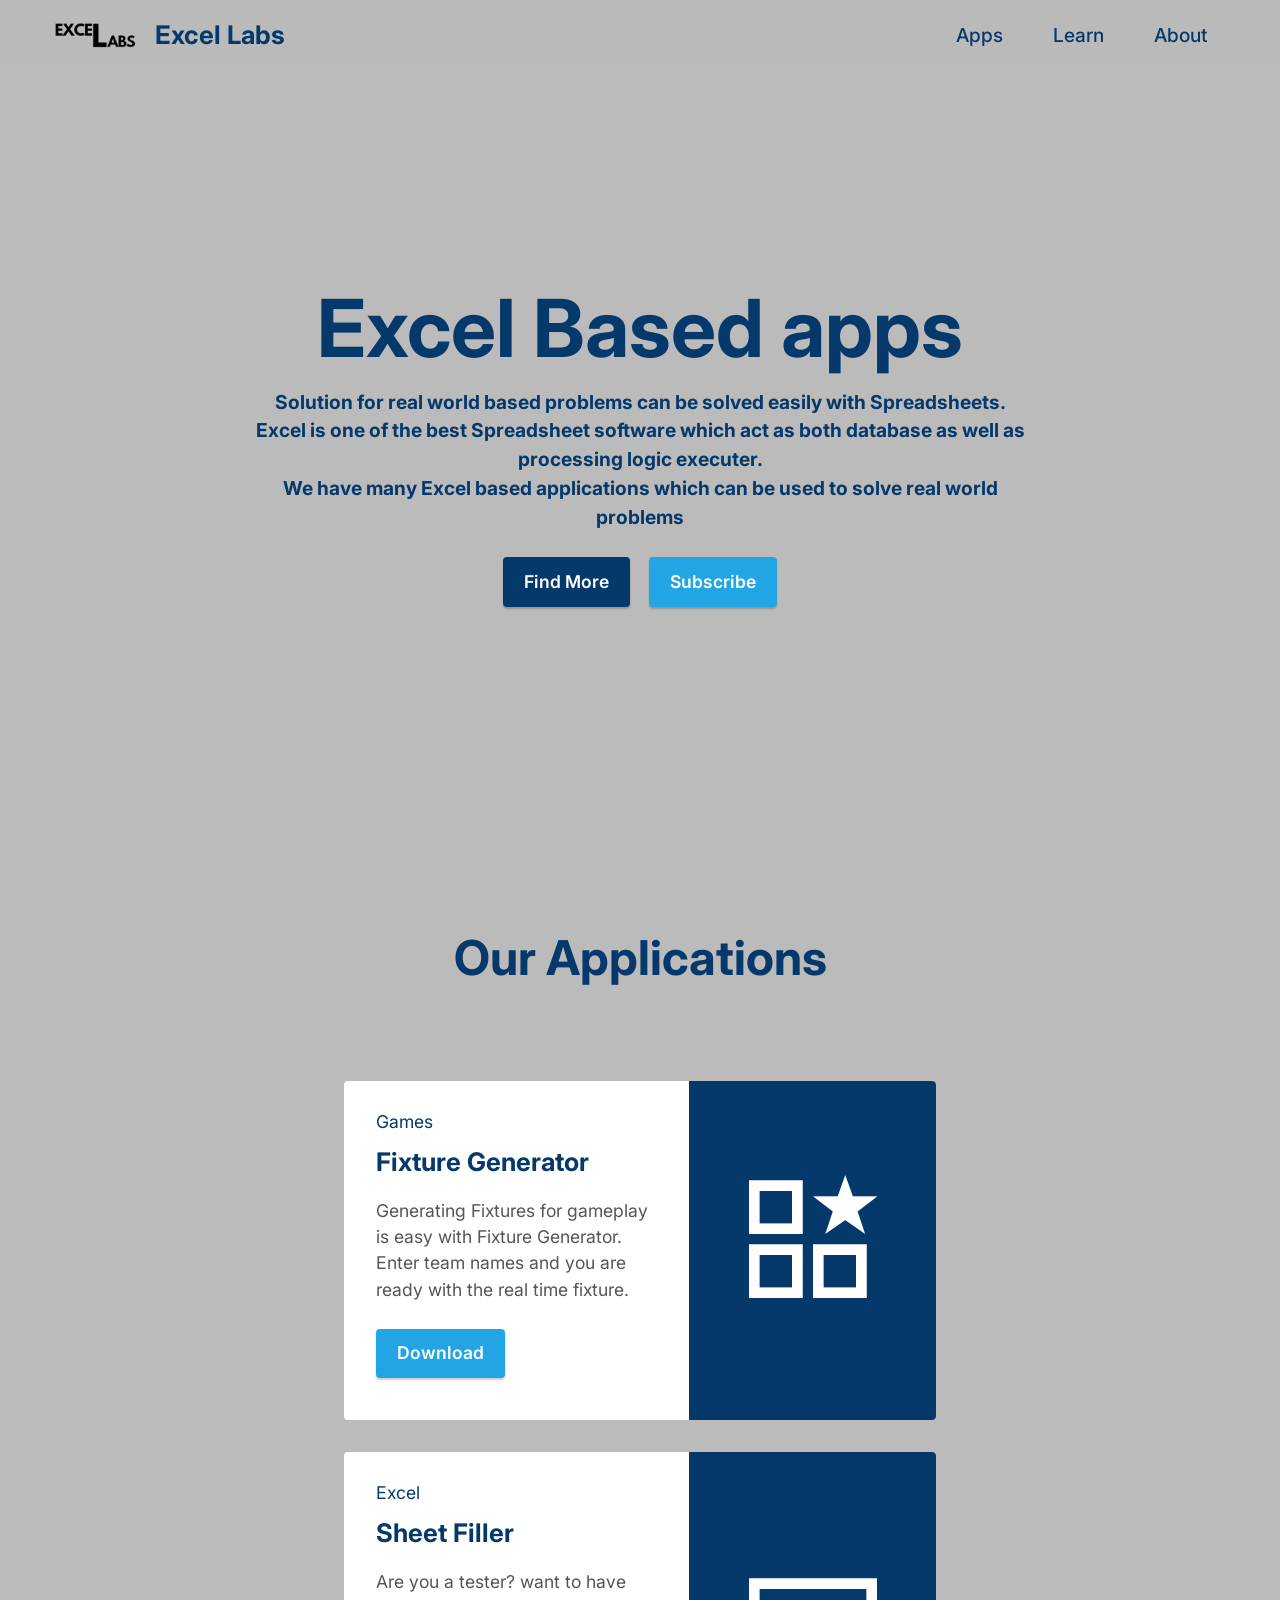
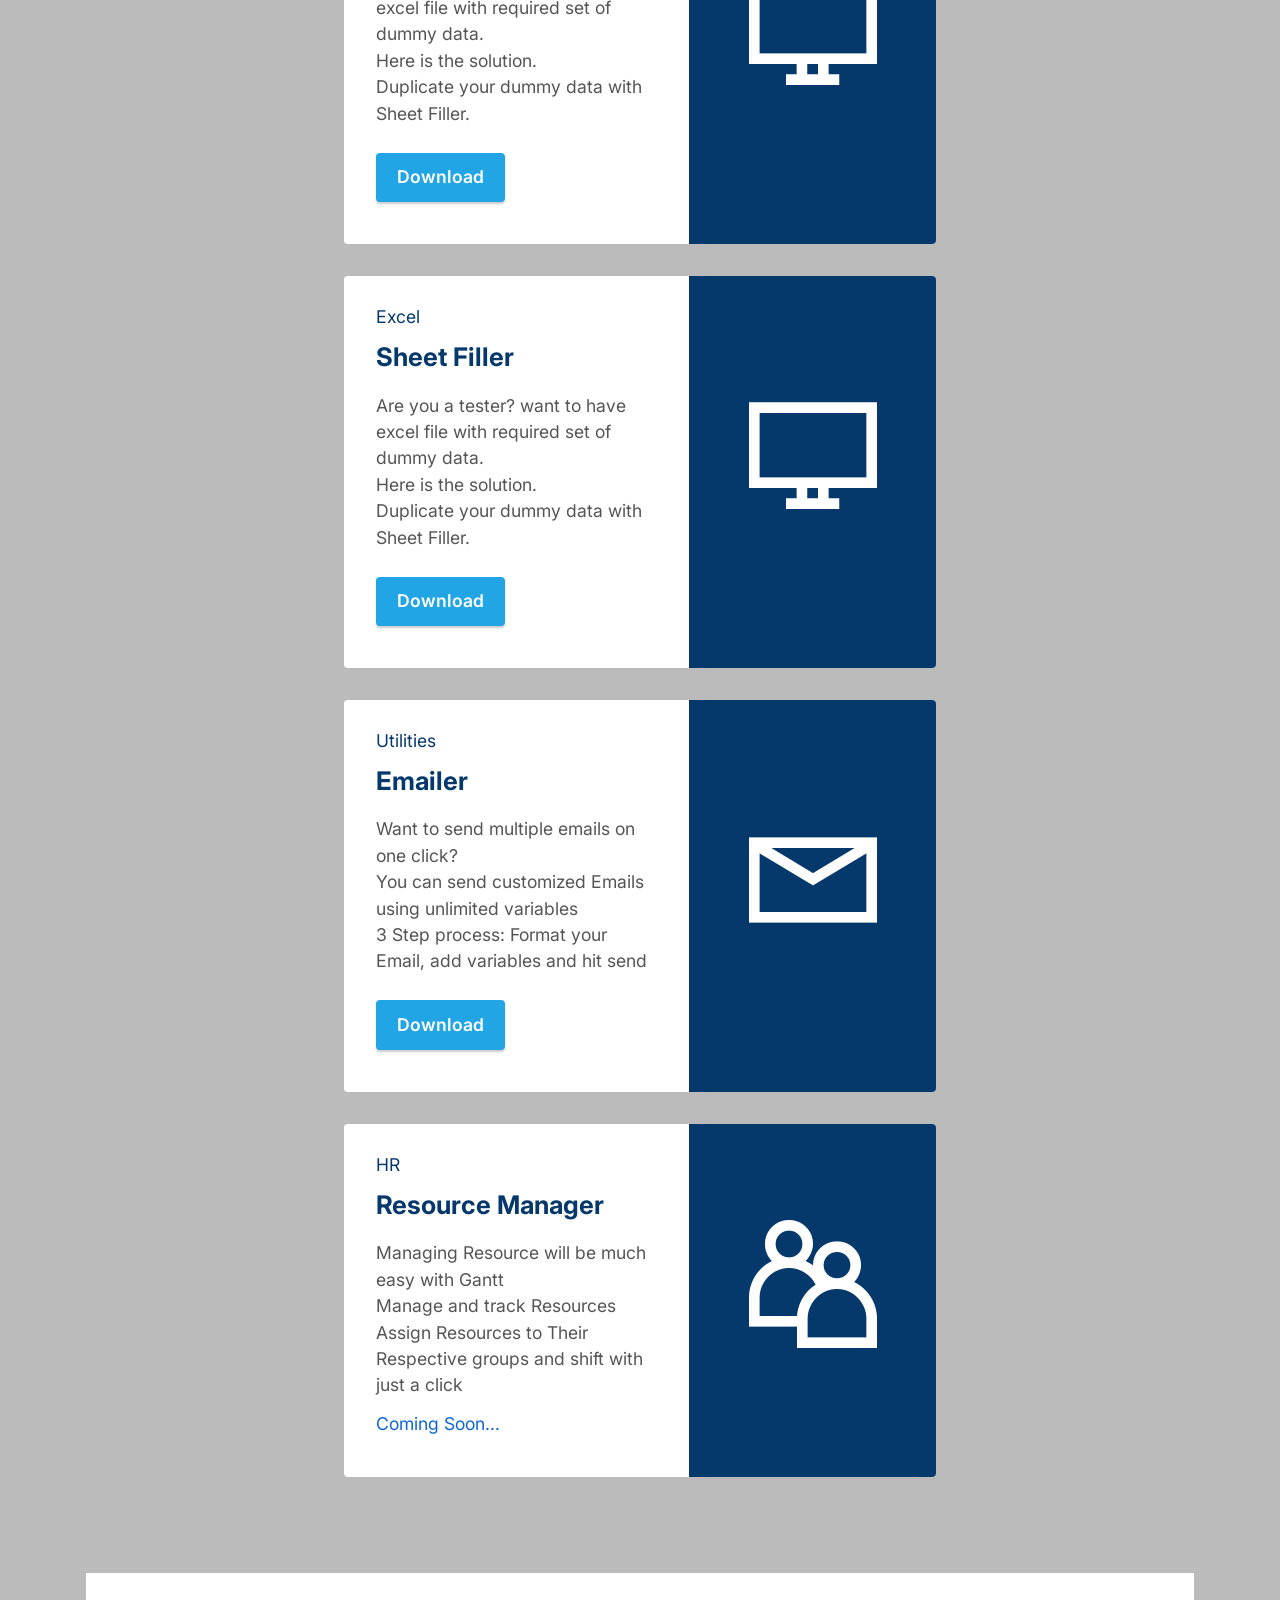
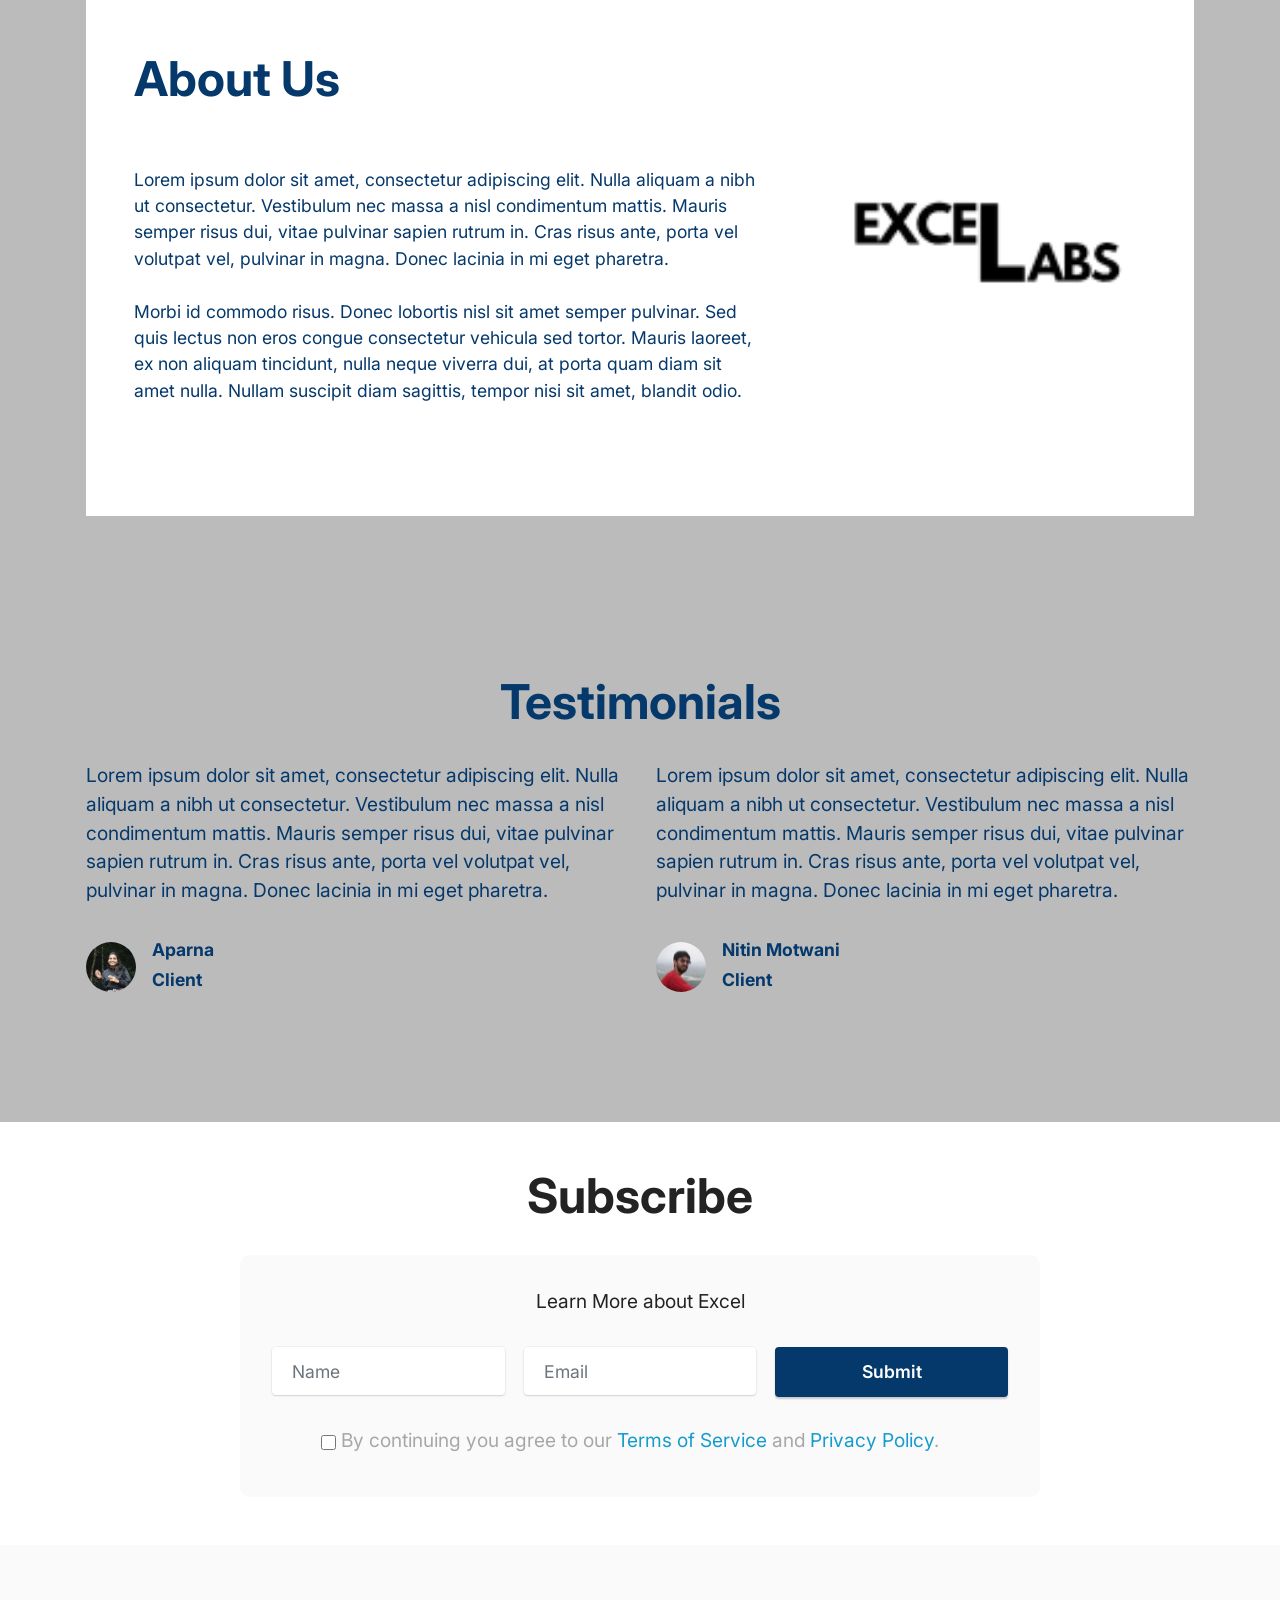
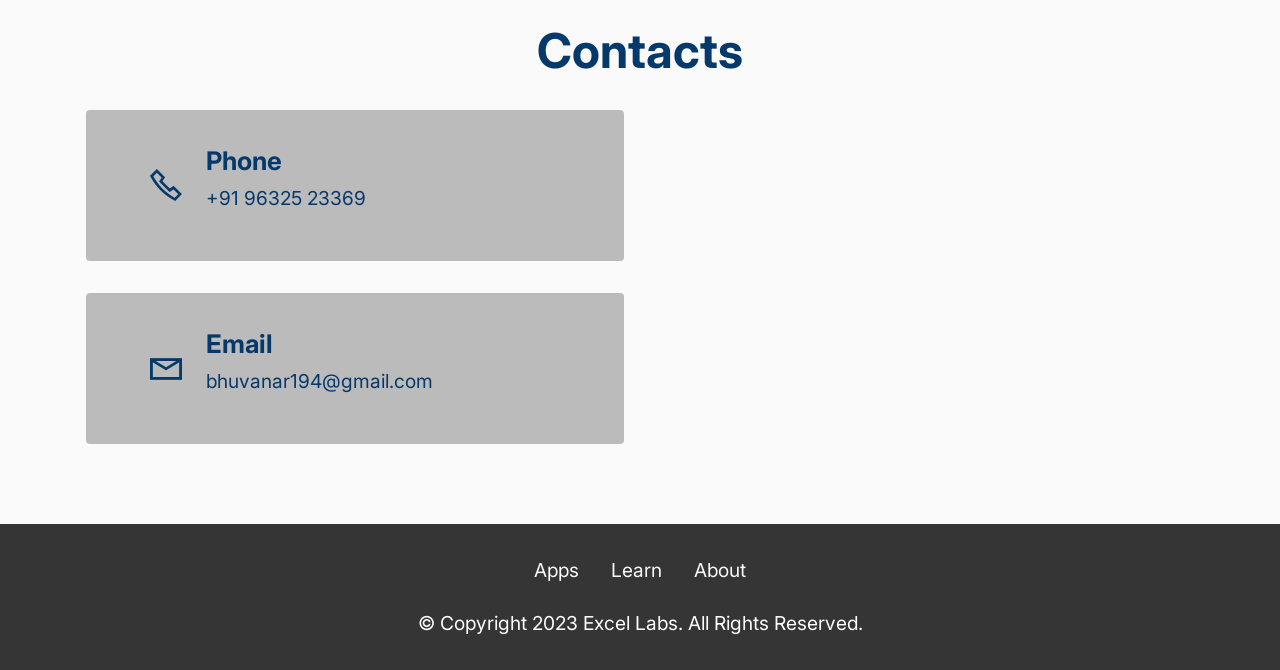
==== commit 2a3b2ce2: "Update index.html" ====
--- a/index.html
+++ b/index.html
@@ -145,8 +145,30 @@
         </div>
     </div>
 </section>
-
-<section data-bs-version="5.1" class="features5 cid-tu9FeAt3sd" id="features6-3-1">
+<section data-bs-version="5.1" class="features5 cid-tu9FeAt3sd" id="features6-3-4">
+ 
+    <div class="container-fluid">
+        <div class="row justify-content-center">
+            <div class="card col-12 col-lg-6">
+                <div class="card-wrapper mbr-flex">
+                    <div class="card-box align-left">
+                        <h6 class="card-subtitle mbr-fonts-style align-left mb-2 display-4">Excel</h6>
+                        <h5 class="card-title mbr-fonts-style align-left mb-3 display-5"><strong>Sheet Filler</strong></h5>
+                        <p class="mbr-text mbr-fonts-style mb-3 display-4">
+                            Are you a tester? want to have excel file with required set of dummy data.<br>Here is the solution.<br>Duplicate your dummy data with Sheet Filler.</p>
+                        <div class="mbr-section-btn"><a href="assets/files/Filler.xlsm" class="btn btn-secondary display-4">Download</a></div>
+                    </div>
+                    <div class="img-wrapper img1 align-center">
+                        <span class="mbr-iconfont mobi-mbri-desktop mobi-mbri"></span>
+                    </div>
+                </div>
+            </div>
+
+            
+        </div>
+    </div>
+</section>
+<section data-bs-version="5.1" class="features5 cid-tu9FeAt3sd" id="features6-3-2">
  
     <div class="container-fluid">
         <div class="row justify-content-center">
@@ -170,7 +192,7 @@
     </div>
 </section>
 
-<section data-bs-version="5.1" class="features5 cid-tu9FeAt3sd" id="features6-3-2">
+<section data-bs-version="5.1" class="features5 cid-tu9FeAt3sd" id="features6-3-3">
  
     <div class="container-fluid">
         <div class="row justify-content-center">
@@ -397,4 +419,4 @@
    <div id="scrollToTop" class="scrollToTop mbr-arrow-up"><a style="text-align: center;"><i class="mbr-arrow-up-icon mbr-arrow-up-icon-cm cm-icon cm-icon-smallarrow-up"></i></a></div>
     <input name="animation" type="hidden">
   </body>
-</html>+</html>
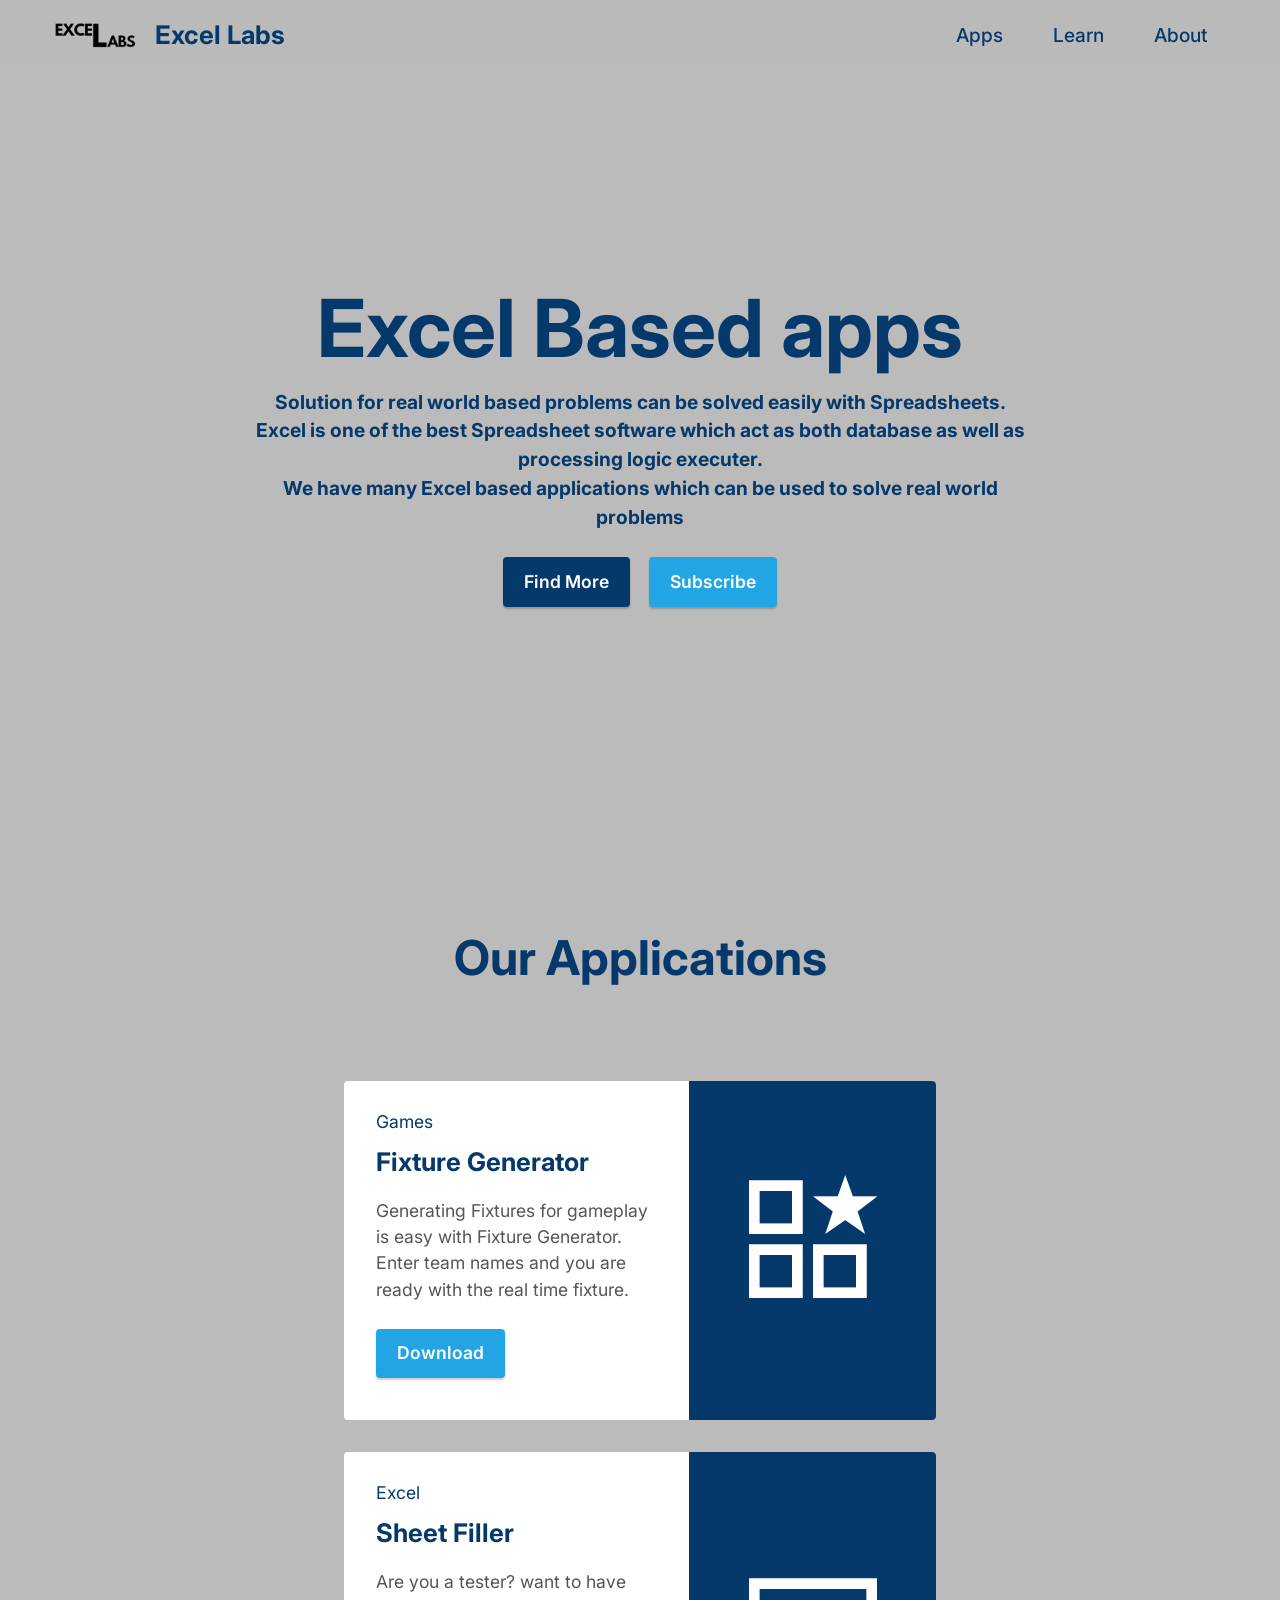
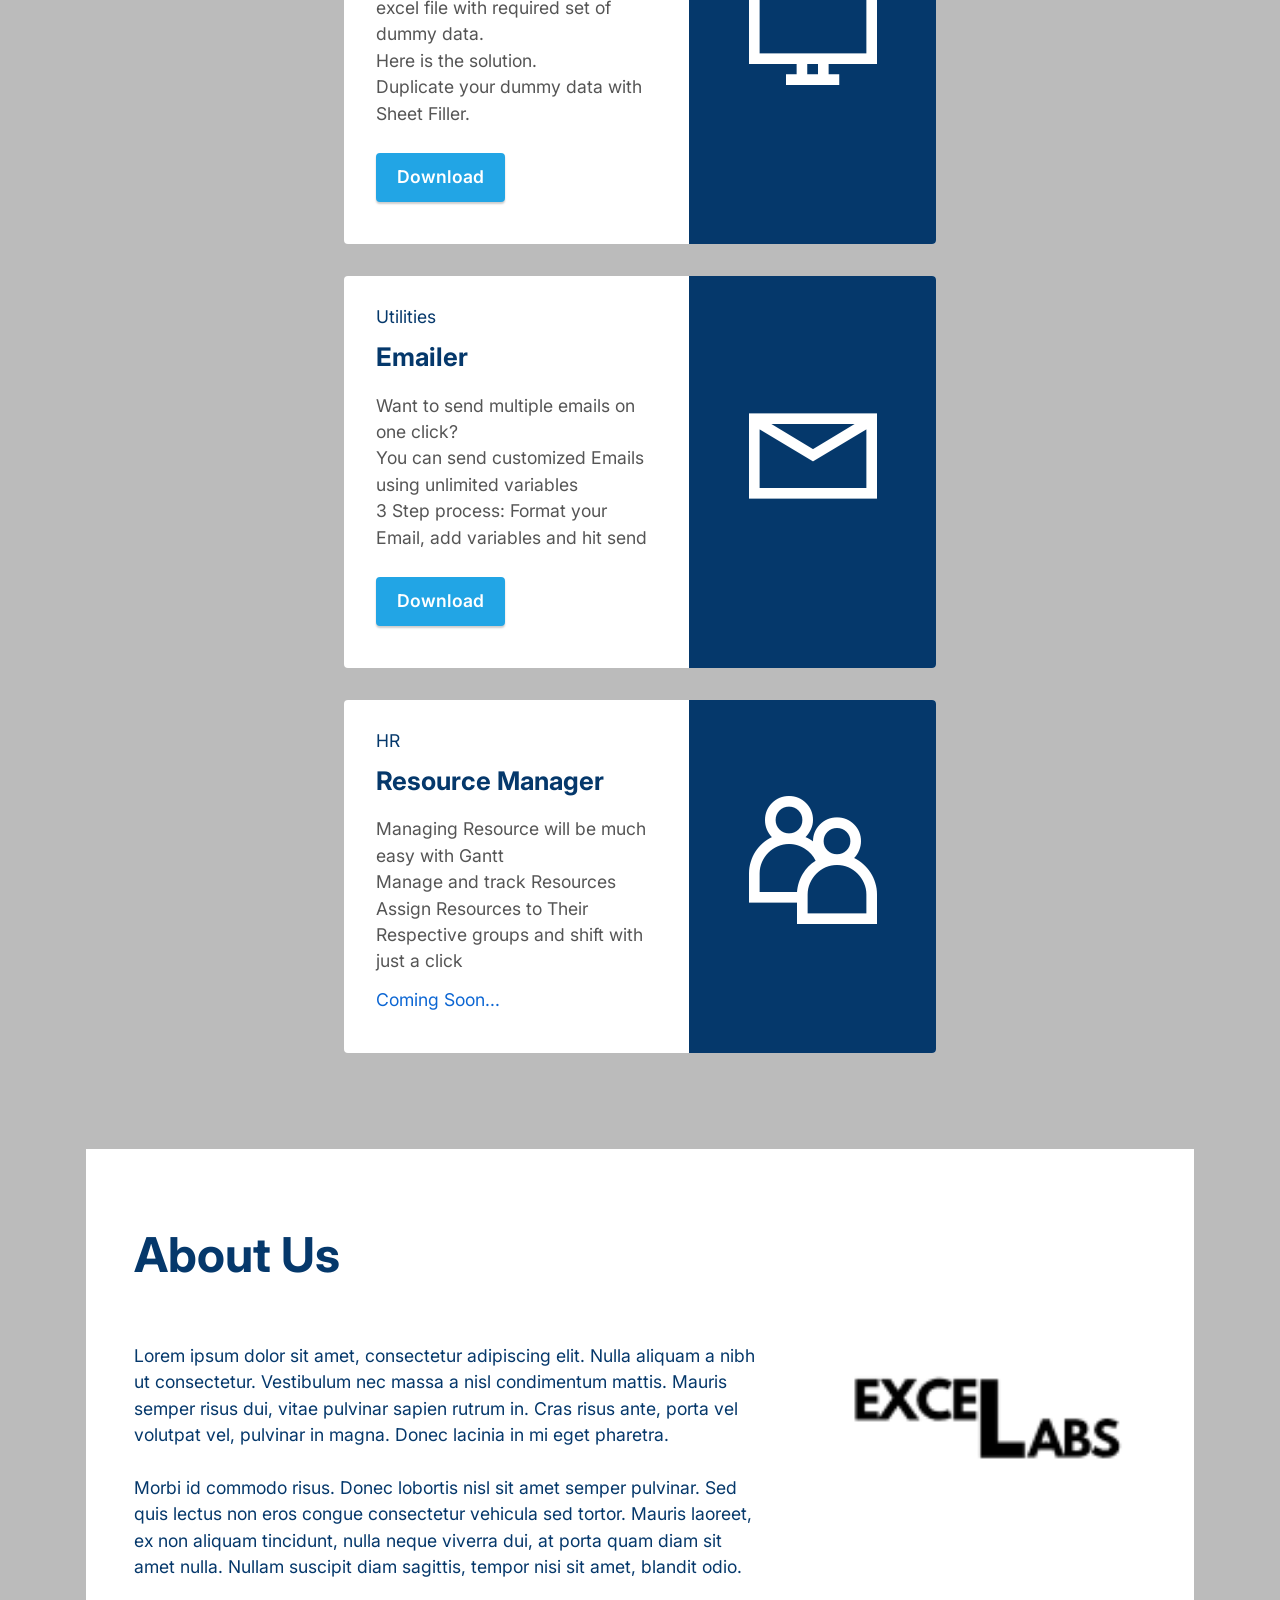
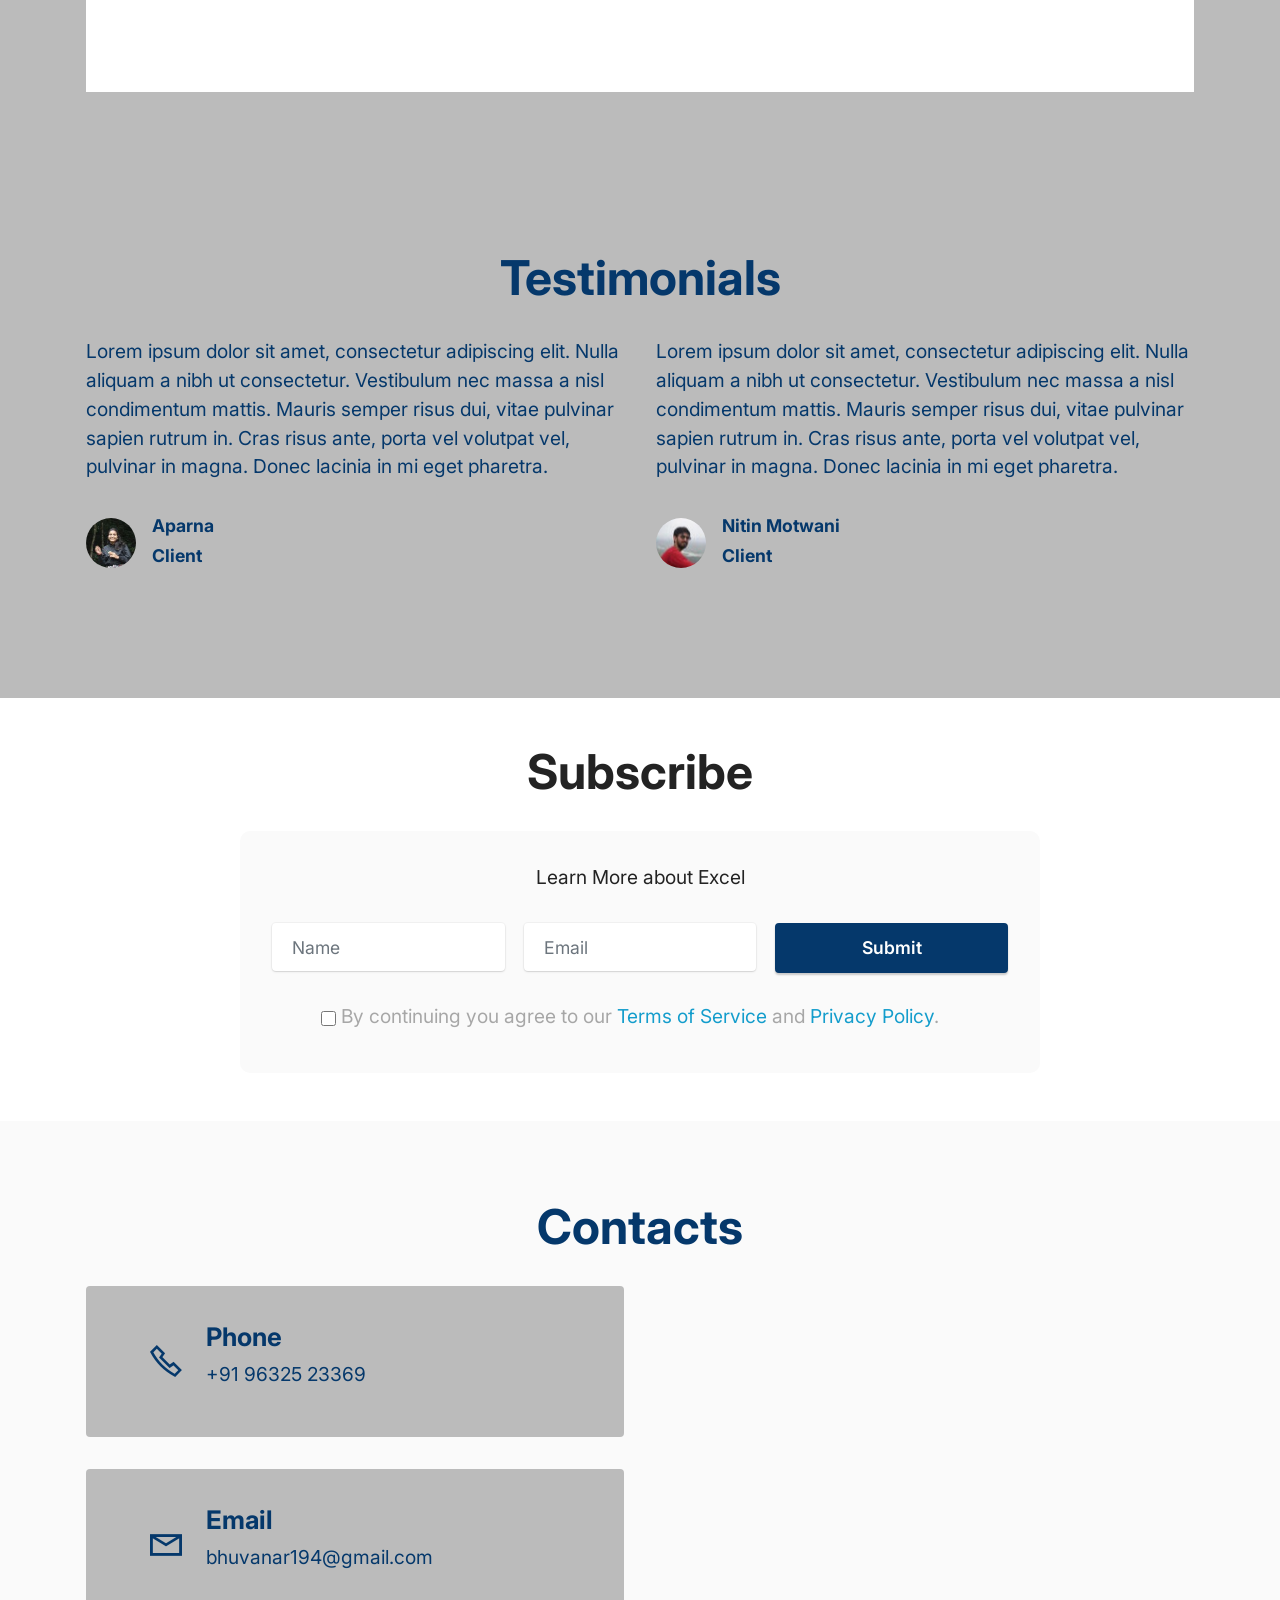
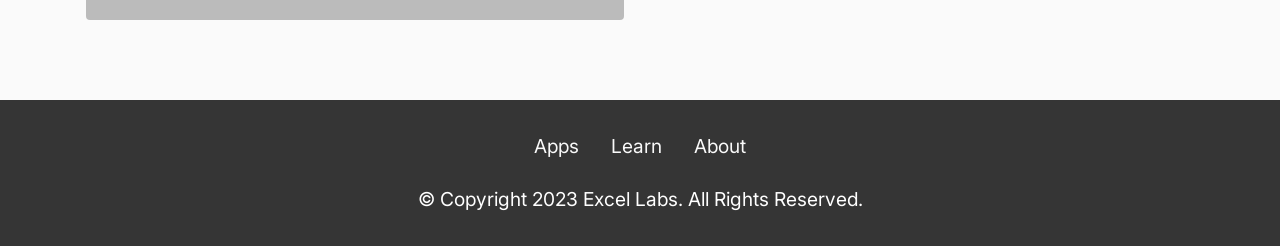
==== commit 7e842f7d: "Add files via upload" ====
--- a/index.html
+++ b/index.html
@@ -145,30 +145,8 @@
         </div>
     </div>
 </section>
-<section data-bs-version="5.1" class="features5 cid-tu9FeAt3sd" id="features6-3-4">
- 
-    <div class="container-fluid">
-        <div class="row justify-content-center">
-            <div class="card col-12 col-lg-6">
-                <div class="card-wrapper mbr-flex">
-                    <div class="card-box align-left">
-                        <h6 class="card-subtitle mbr-fonts-style align-left mb-2 display-4">Excel</h6>
-                        <h5 class="card-title mbr-fonts-style align-left mb-3 display-5"><strong>Sheet Filler</strong></h5>
-                        <p class="mbr-text mbr-fonts-style mb-3 display-4">
-                            Are you a tester? want to have excel file with required set of dummy data.<br>Here is the solution.<br>Duplicate your dummy data with Sheet Filler.</p>
-                        <div class="mbr-section-btn"><a href="assets/files/Filler.xlsm" class="btn btn-secondary display-4">Download</a></div>
-                    </div>
-                    <div class="img-wrapper img1 align-center">
-                        <span class="mbr-iconfont mobi-mbri-desktop mobi-mbri"></span>
-                    </div>
-                </div>
-            </div>
-
-            
-        </div>
-    </div>
-</section>
-<section data-bs-version="5.1" class="features5 cid-tu9FeAt3sd" id="features6-3-2">
+
+<section data-bs-version="5.1" class="features5 cid-tu9FeAt3sd" id="features6-3-1">
  
     <div class="container-fluid">
         <div class="row justify-content-center">
@@ -192,7 +170,7 @@
     </div>
 </section>
 
-<section data-bs-version="5.1" class="features5 cid-tu9FeAt3sd" id="features6-3-3">
+<section data-bs-version="5.1" class="features5 cid-tu9FeAt3sd" id="features6-3-2">
  
     <div class="container-fluid">
         <div class="row justify-content-center">
@@ -419,4 +397,4 @@
    <div id="scrollToTop" class="scrollToTop mbr-arrow-up"><a style="text-align: center;"><i class="mbr-arrow-up-icon mbr-arrow-up-icon-cm cm-icon cm-icon-smallarrow-up"></i></a></div>
     <input name="animation" type="hidden">
   </body>
-</html>
+</html>
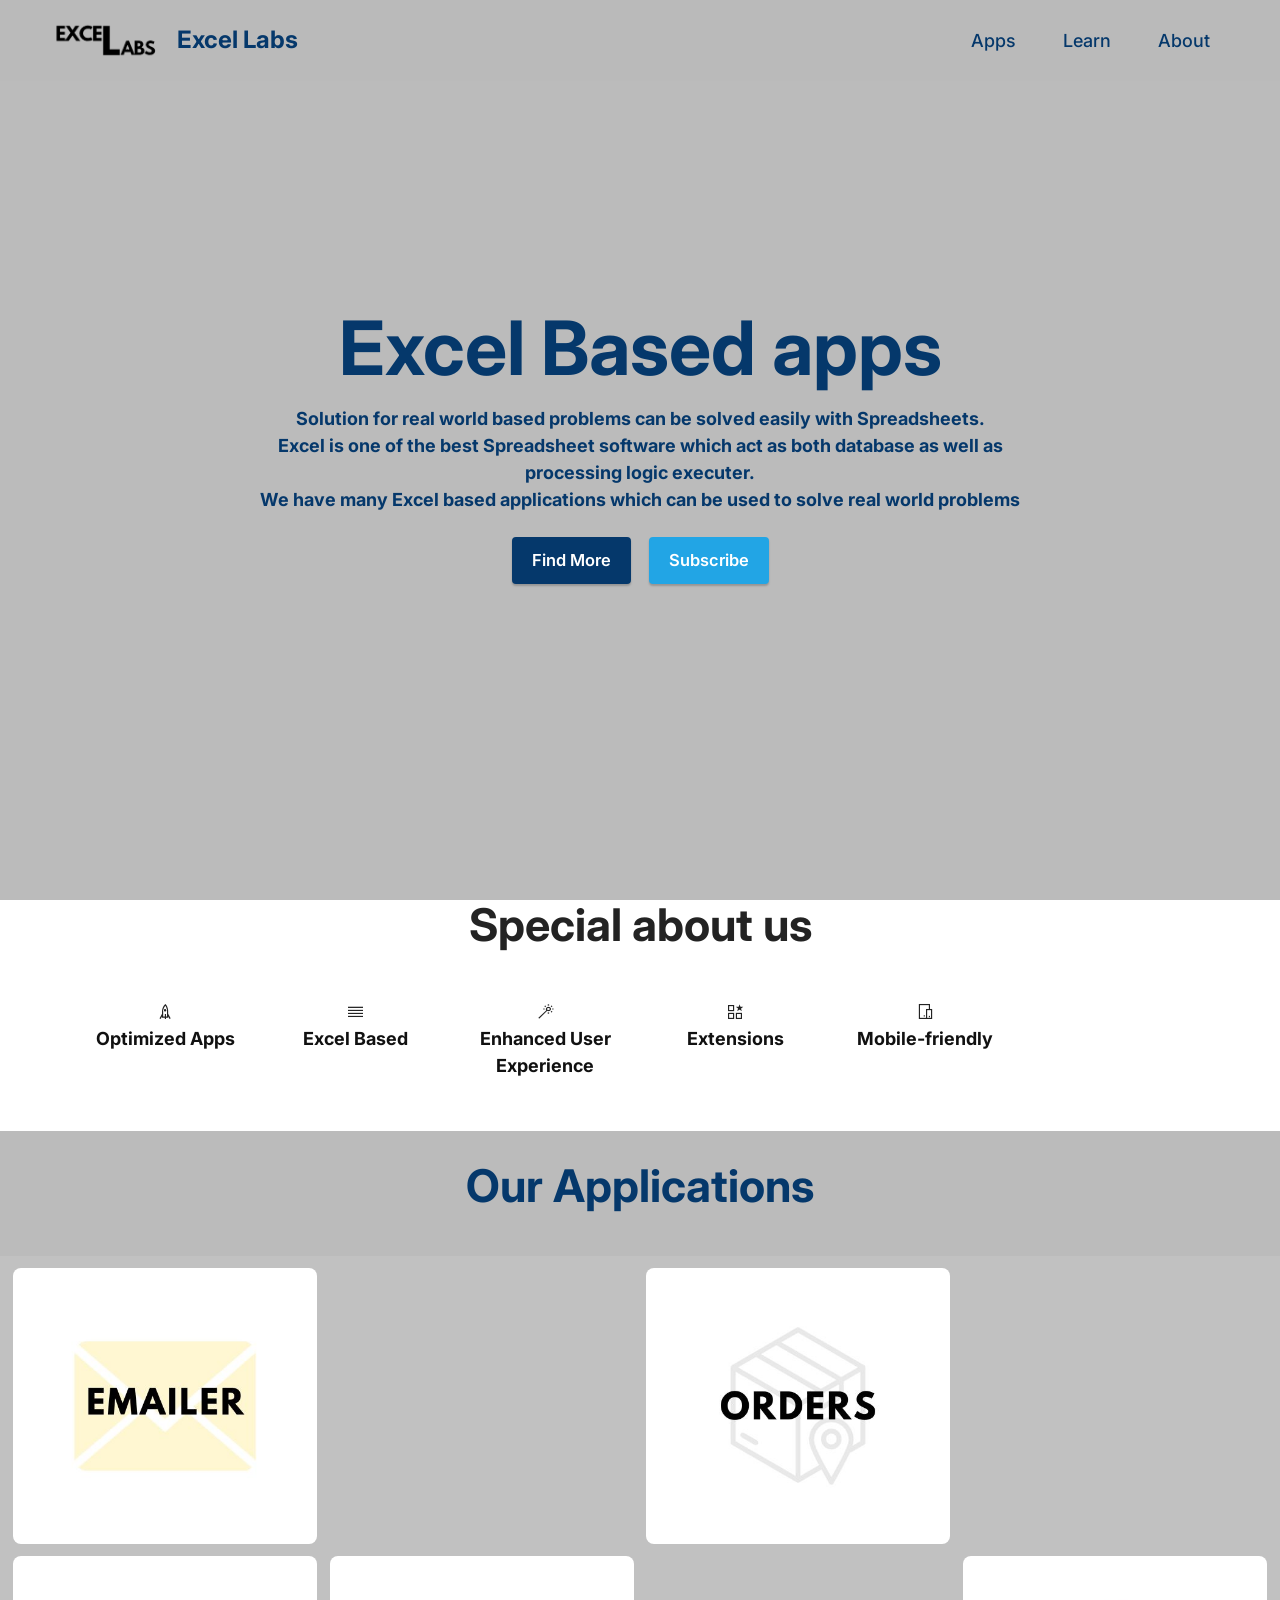
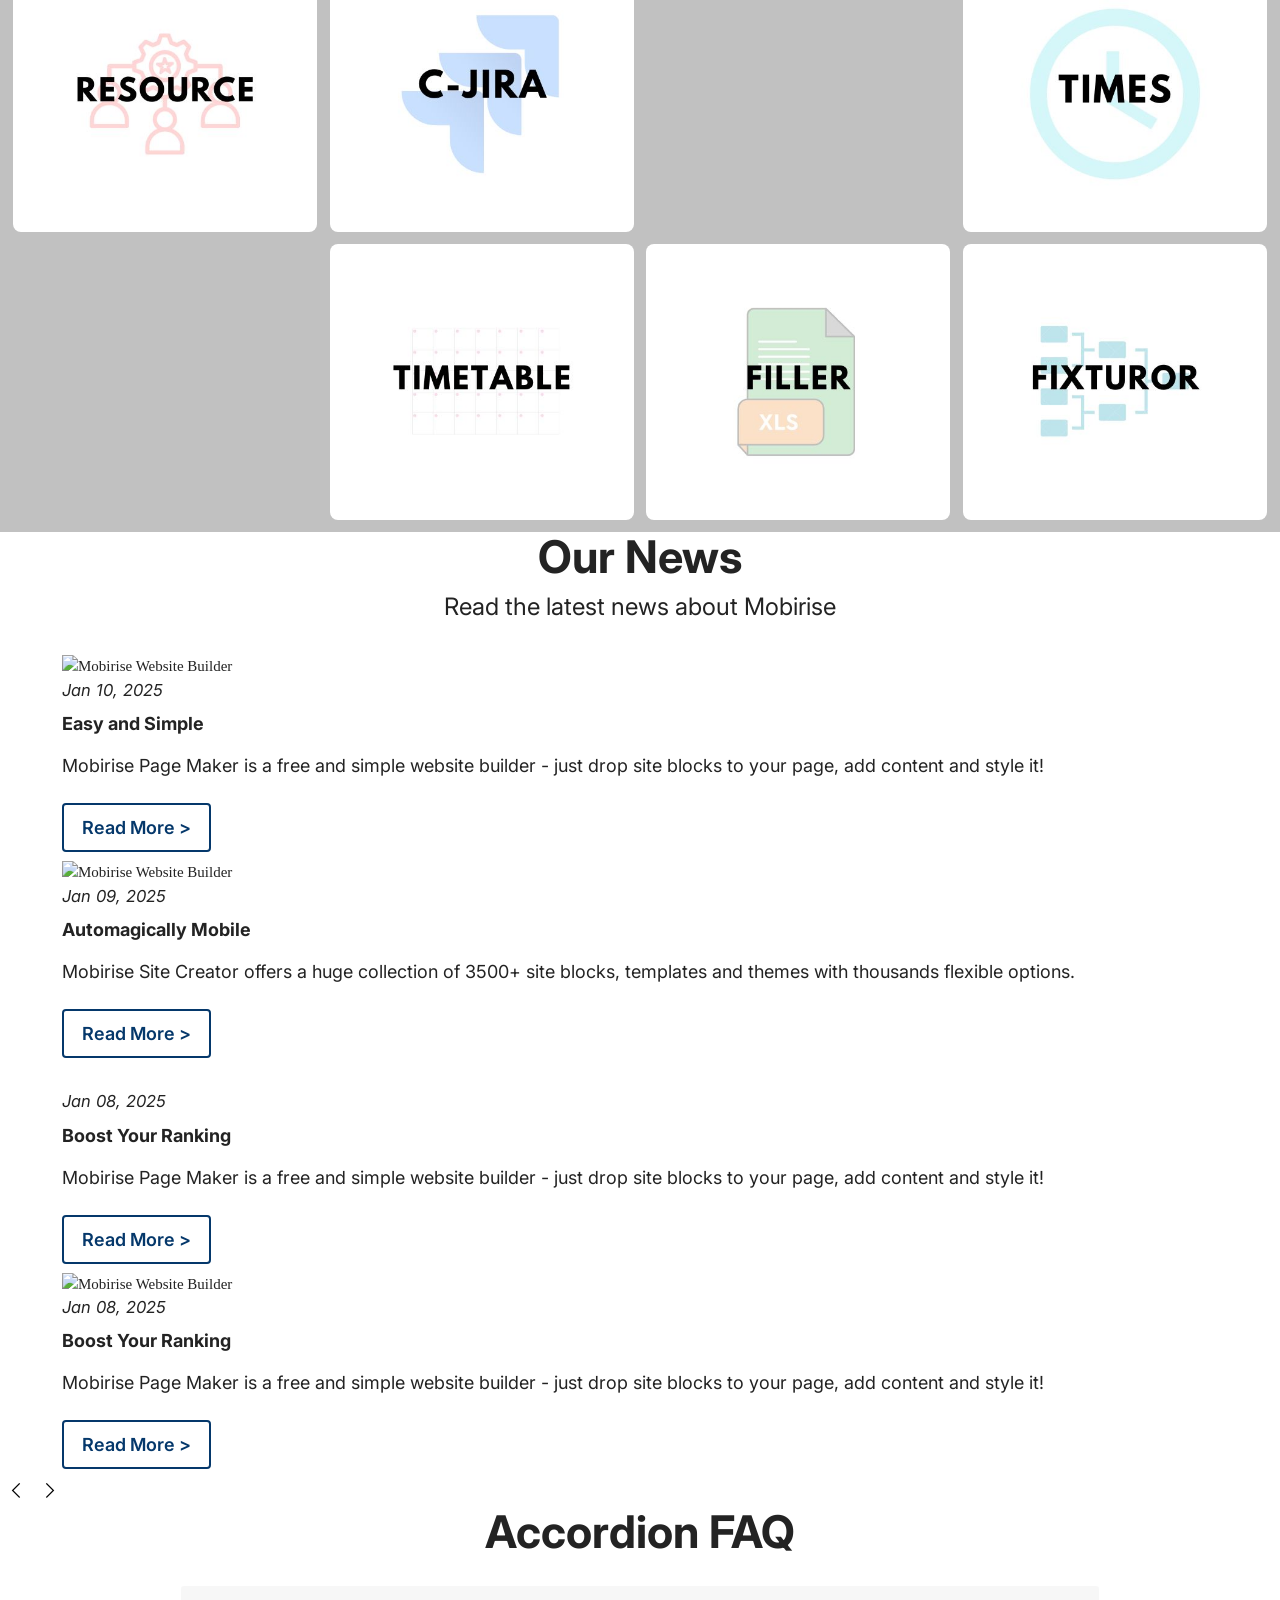
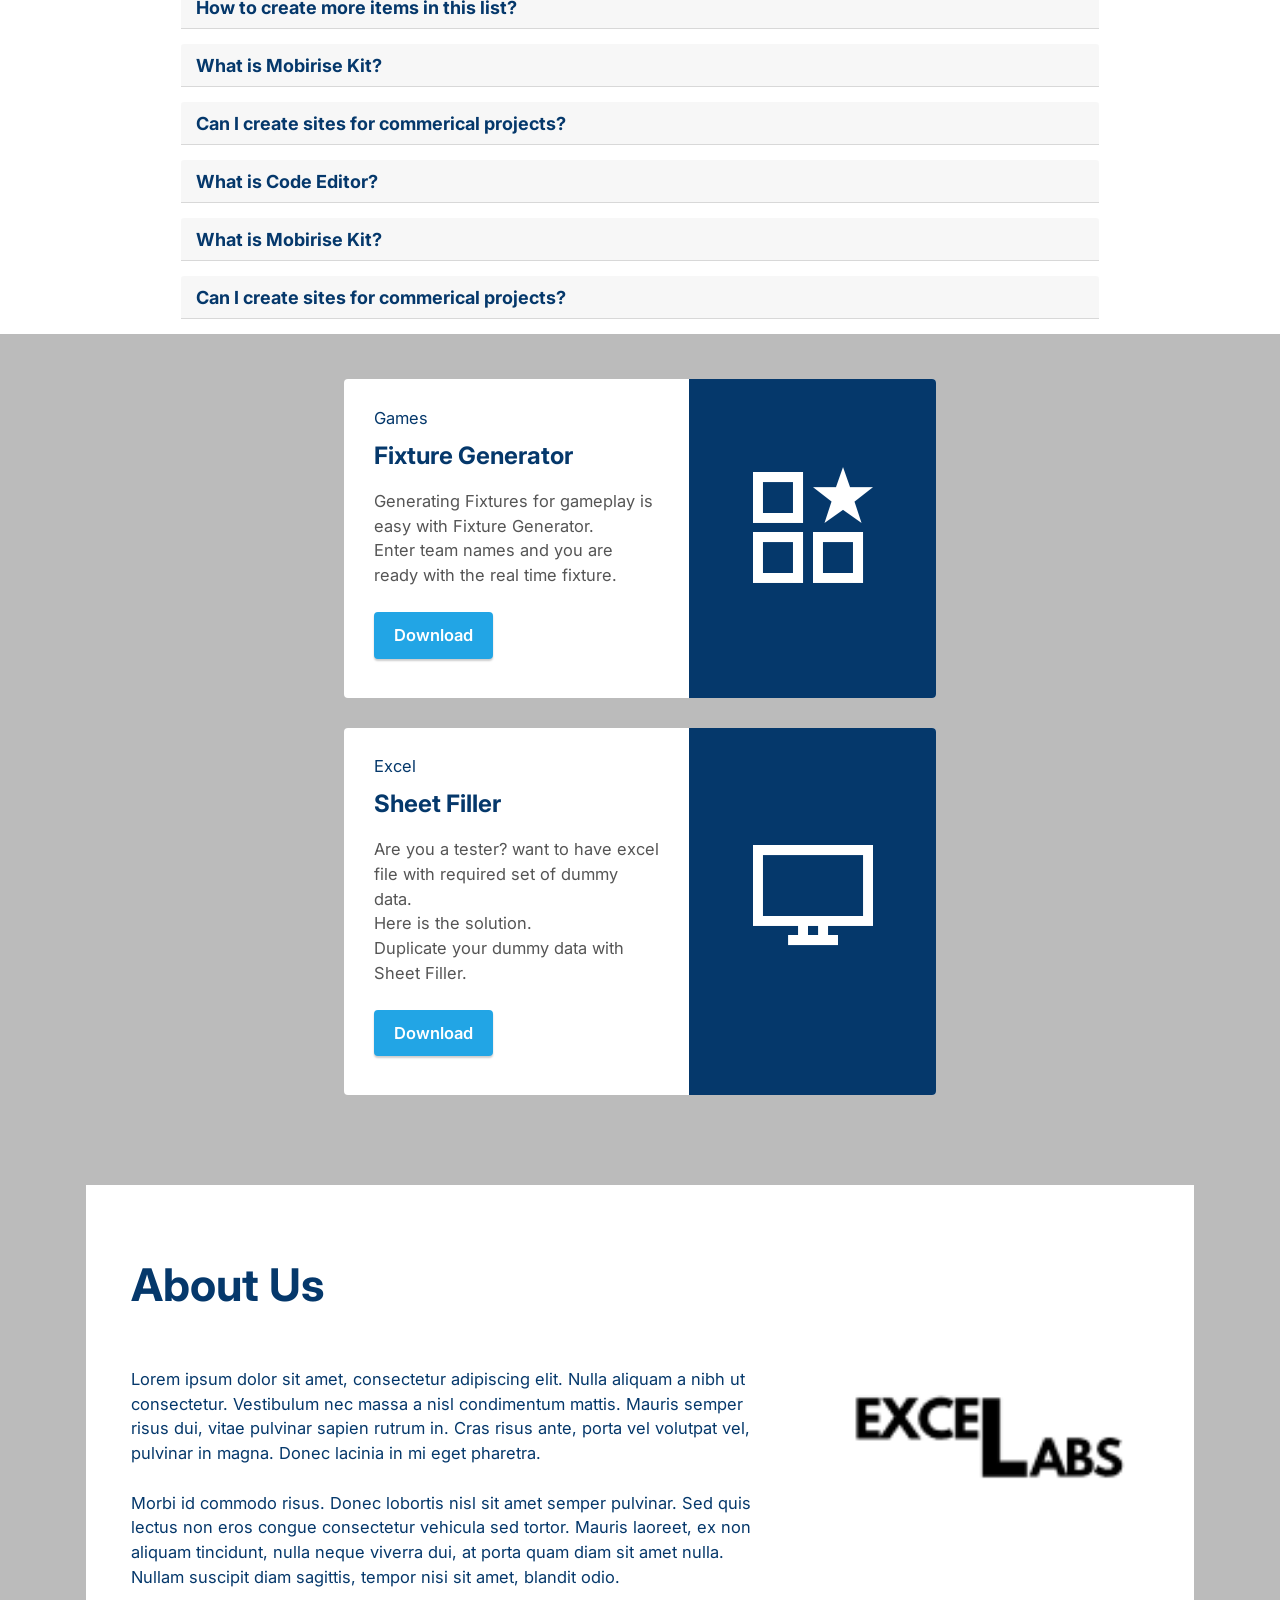
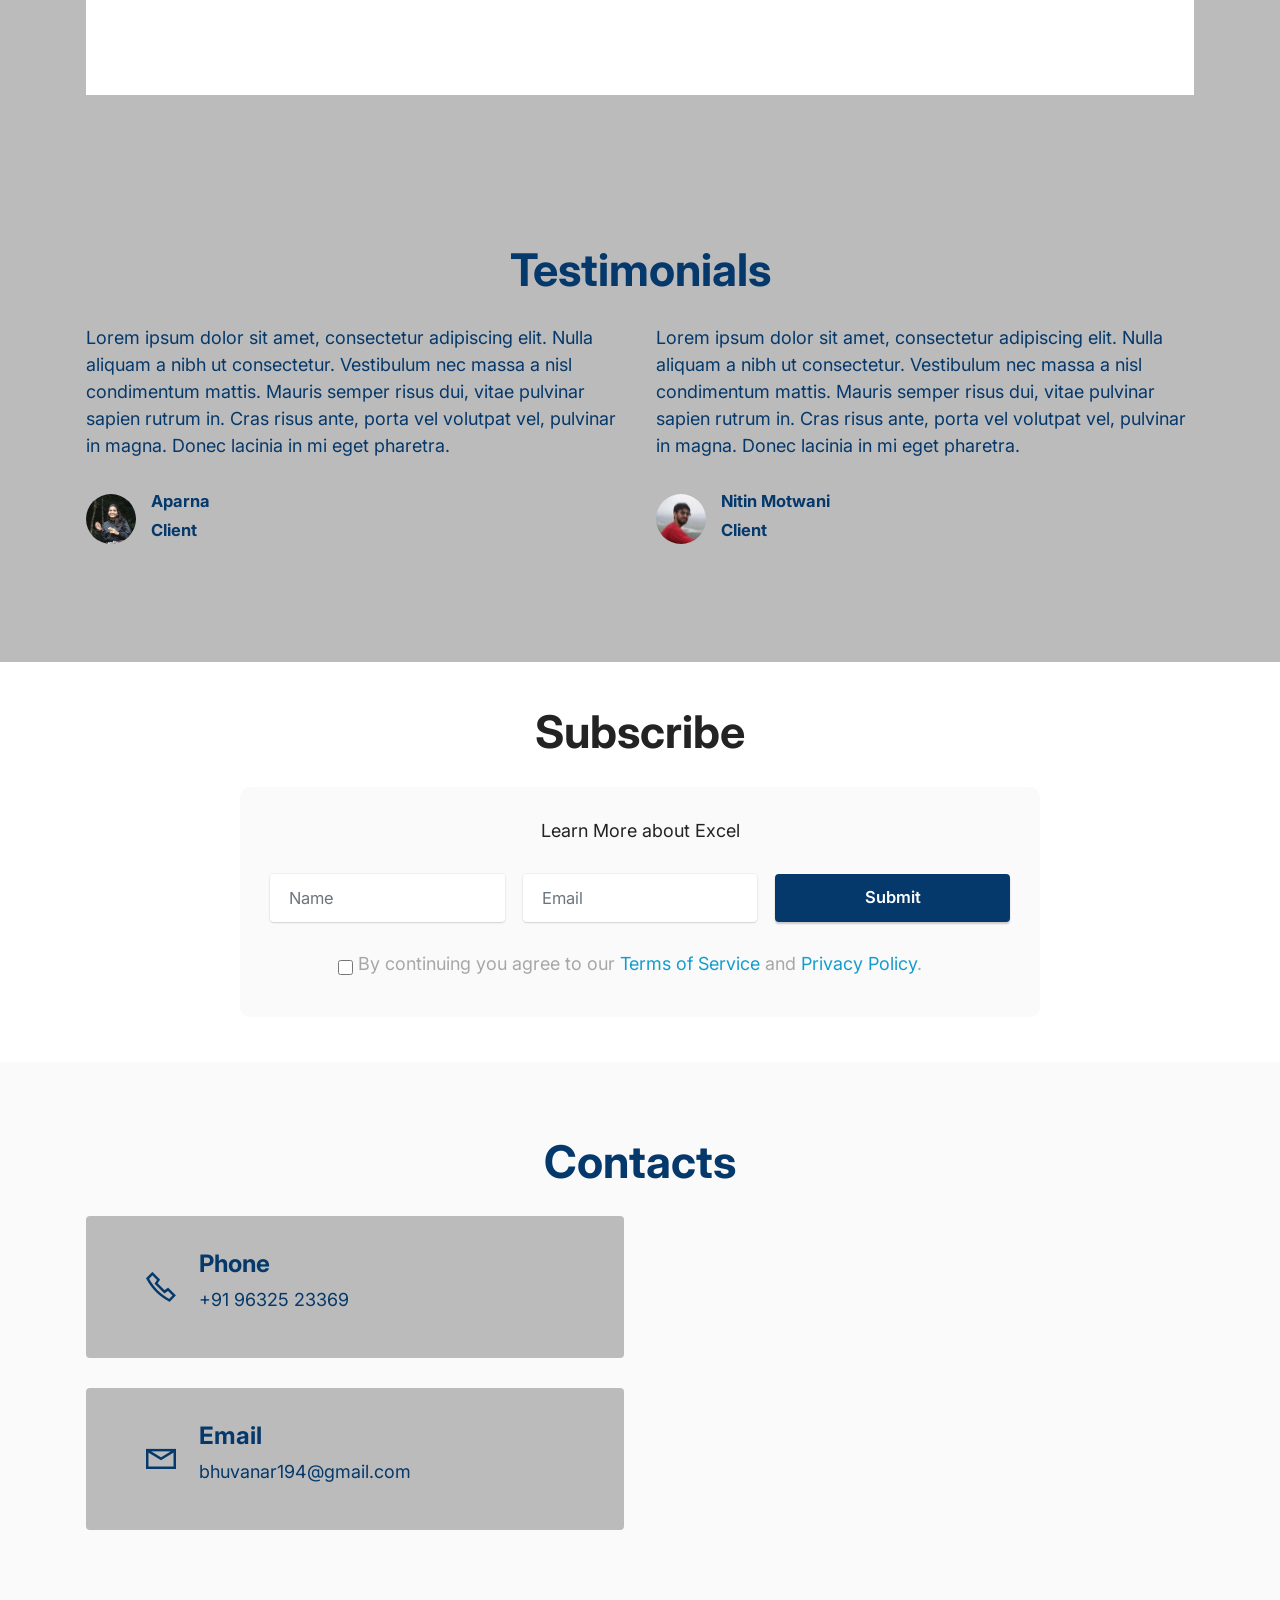
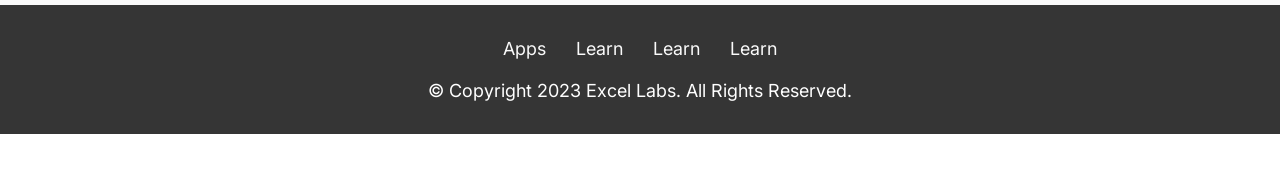
==== commit 664afcf2: "Add files via upload" ====
--- a/index.html
+++ b/index.html
@@ -1,400 +1,1019 @@
 <!DOCTYPE html>
-<html  >
+<html>
+
 <head>
-  <!-- Site made by Abhilash Gokhale -->
-  <meta charset="UTF-8">
-  <meta http-equiv="X-UA-Compatible" content="IE=edge">
-  <meta name="generator" content="Mobirise v5.6.5, mobirise.com">
-  <meta name="twitter:card" content="summary_large_image"/>
-  <meta name="twitter:image:src" content="">
-  <meta property="og:image" content="">
-  <meta name="twitter:title" content="Home">
-  <meta name="viewport" content="width=device-width, initial-scale=1, minimum-scale=1">
-  <link rel="shortcut icon" href="assets/images/excel-removebg-preview-128x128-1.png" type="image/x-icon">
-  <meta name="description" content="">
-  
-  
-  <title>Home</title>
-  <link rel="stylesheet" href="assets/web/assets/mobirise-icons2/mobirise2.css">
-  <link rel="stylesheet" href="assets/bootstrap/css/bootstrap.min.css">
-  <link rel="stylesheet" href="assets/bootstrap/css/bootstrap-grid.min.css">
-  <link rel="stylesheet" href="assets/bootstrap/css/bootstrap-reboot.min.css">
-  <link rel="stylesheet" href="assets/web/assets/gdpr-plugin/gdpr-styles.css">
-  <link rel="stylesheet" href="assets/animatecss/animate.css">
-  <link rel="stylesheet" href="assets/dropdown/css/style.css">
-  <link rel="stylesheet" href="assets/socicon/css/styles.css">
-  <link rel="stylesheet" href="assets/theme/css/style.css">
-  <link rel="preload" href="https://fonts.googleapis.com/css?family=Inter:100,200,300,400,500,600,700,800,900&display=swap" as="style" onload="this.onload=null;this.rel='stylesheet'">
-  <noscript><link rel="stylesheet" href="https://fonts.googleapis.com/css?family=Inter:100,200,300,400,500,600,700,800,900&display=swap"></noscript>
-  <link rel="preload" as="style" href="assets/mobirise/css/mbr-additional.css"><link rel="stylesheet" href="assets/mobirise/css/mbr-additional.css" type="text/css">
-  
-  
-  
-  
+    <meta charset="UTF-8">
+    <meta http-equiv="X-UA-Compatible" content="IE=edge">
+    <meta name="generator" content="Mobirise v5.9.18, mobirise.com">
+    <meta name="viewport" content="width=device-width, initial-scale=1, minimum-scale=1">
+    <link rel="shortcut icon" href="assets/images/excel-removebg-preview-128x128-1.png" type="image/x-icon">
+    <meta name="description" content="">
+    <link rel="stylesheet" href="https://use.typekit.net/jyi8res.css">
+    <link rel="stylesheet" type="text/css" href="index.01b4f97a.css">
+    <script>document.documentElement.className = "js"; var supportsCssVars = function () { var e, t = document.createElement("style"); return t.innerHTML = "root: { --tmp-var: bold; }", document.head.appendChild(t), e = !!(window.CSS && window.CSS.supports && window.CSS.supports("font-weight", "var(--tmp-var)")), t.parentNode.removeChild(t), e }; supportsCssVars() || alert("Please view this demo in a modern browser that supports CSS Variables.");</script>
+    <script src="//tympanus.net/codrops/adpacks/analytics.js"></script>
+    <title>Home</title>
+    <link rel="stylesheet" href="assets/web/assets/mobirise-icons2/mobirise2.css">
+    <link rel="stylesheet" href="assets/web/assets/mobirise-icons/mobirise-icons.css">
+    <link rel="stylesheet" href="assets/bootstrap/css/bootstrap.min.css">
+    <link rel="stylesheet" href="assets/bootstrap/css/bootstrap-grid.min.css">
+    <link rel="stylesheet" href="assets/bootstrap/css/bootstrap-reboot.min.css">
+    <link rel="stylesheet" href="assets/web/assets/gdpr-plugin/gdpr-styles.css">
+    <link rel="stylesheet" href="assets/animatecss/animate.css">
+    <link rel="stylesheet" href="assets/dropdown/css/style.css">
+    <link rel="stylesheet" href="assets/socicon/css/styles.css">
+    <link rel="stylesheet" href="assets/theme/css/style.css">
+    <link rel="preload"
+        href="https://fonts.googleapis.com/css?family=Inter:100,200,300,400,500,600,700,800,900&display=swap" as="style"
+        onload="this.onload=null;this.rel='stylesheet'">
+    <noscript>
+        <link rel="stylesheet"
+            href="https://fonts.googleapis.com/css?family=Inter:100,200,300,400,500,600,700,800,900&display=swap">
+    </noscript>
+    <link rel="preload" as="style" href="assets/mobirise/css/mbr-additional.css?v=wKsH0Q">
+    <link rel="stylesheet" href="assets/mobirise/css/mbr-additional.css?v=wKsH0Q" type="text/css">
 </head>
 <body>
-  
-  <section data-bs-version="5.1" class="menu menu3 cid-sFAA5oUu2Y" once="menu" id="menu3-1">
-    
-    <nav class="navbar navbar-dropdown navbar-fixed-top navbar-expand-lg">
+    <section data-bs-version="5.1" class="menu menu3 cid-sFAA5oUu2Y" once="menu" id="menu3-1">
+        <nav class="navbar navbar-dropdown navbar-fixed-top navbar-expand-lg">
+            <div class="container-fluid">
+                <div class="navbar-brand">
+                    <span class="navbar-logo">
+                        <a href="index.html">
+                            <img src="assets/images/excel-removebg-preview-3-128x128.png" alt="Excel Labs"
+                                style="height: 4rem;">
+                        </a>
+                    </span>
+                    <span class="navbar-caption-wrap"><a class="navbar-caption text-primary display-5"
+                            href="index.html">Excel Labs</a></span>
+                </div>
+                <button class="navbar-toggler" type="button" data-toggle="collapse" data-bs-toggle="collapse"
+                    data-target="#navbarSupportedContent" data-bs-target="#navbarSupportedContent"
+                    aria-controls="navbarNavAltMarkup" aria-expanded="false" aria-label="Toggle navigation">
+                    <div class="hamburger">
+                        <span></span>
+                        <span></span>
+                        <span></span>
+                        <span></span>
+                    </div>
+                </button>
+                <div class="collapse navbar-collapse" id="navbarSupportedContent">
+                    <ul class="navbar-nav nav-dropdown nav-right" data-app-modern-menu="true">
+                        <li class="nav-item"><a class="nav-link link text-primary display-7"
+                                href="index.html#features6-3">Apps</a></li>
+                        <li class="nav-item"><a class="nav-link link text-primary display-7"
+                                href="index.html#form9-0">Learn</a>
+                        </li>
+                        <li class="nav-item"><a class="nav-link link text-primary display-7"
+                                href="index.html#features16-9">About</a></li>
+                    </ul>
+                </div>
+            </div>
+        </nav>
+    </section>
+    <section data-bs-version="5.1" class="header1 cid-sFCAOqBTxa mbr-fullscreen" id="header1-i">
+        <div class="mbr-overlay" style="opacity: 0.3; background-color: rgb(187, 187, 187);"></div>
         <div class="container-fluid">
-            <div class="navbar-brand">
-                <span class="navbar-logo">
-                    <a href="index.html">
-                        <img src="assets/images/excel-removebg-preview-3-128x128.png" alt="Excel Labs" style="height: 3rem;">
-                    </a>
+            <div class="row justify-content-center">
+                <div class="col-12 col-lg-8">
+                    <h1 class="mbr-section-title mbr-fonts-style mb-3 display-1"><strong>Excel Based apps</strong></h1>
+
+                    <p class="mbr-text mbr-fonts-style display-7"><strong>Solution for real world based problems can be
+                            solved easily with Spreadsheets.<br>Excel is one of the best Spreadsheet software which act
+                            as both database as well as processing logic executer.<br>We have many Excel based
+                            applications which can be used to solve real world problems</strong></p>
+                    <div class="mbr-section-btn mt-3"><a class="btn btn-primary display-4"
+                            href="index.html#content4-6">Find More</a> <a class="btn btn-secondary display-4"
+                            href="index.html#features16-9">Subscribe</a></div>
+                </div>
+            </div>
+        </div>
+    </section>
+    <section data-bs-version="5.1" class="features14 cid-umJO9w3Zqu" id="features14-c">
+        <div class="container">
+            <div class="row mb-5">
+                <div class="col-12">
+                    <h3 class="mbr-section-title align-center mbr-fonts-style display-2"><strong>Special about us</strong></h3>
+                </div>
+            </div>
+            <div class="row">
+                <div class="item features-without-image mb-5 col-12 col-md-2">
+                    <div class="item-wrapper">
+                        <div class="card-box align-center">
+                            <span class="mbr-iconfont mobi-mbri-rocket mobi-mbri"></span>
+                            <h4 class="card-title align-center mbr-black mbr-fonts-style display-7">
+                                <strong>Optimized Apps</strong>
+                            </h4>
+                        </div>
+                    </div>
+                </div>
+                <div class="item features-without-image mb-5 col-12 col-md-2">
+                    <div class="item-wrapper">
+                        <div class="card-box align-center">
+                            <span class="mbr-iconfont mobi-mbri-align-justify mobi-mbri"></span>
+                            <h4 class="card-title align-center mbr-black mbr-fonts-style display-7">
+                                <strong>Excel Based</strong>
+                            </h4>
+                        </div>
+                    </div>
+                </div>
+                <div class="item features-without-image mb-5 col-12 col-md-2">
+                    <div class="item-wrapper">
+                        <div class="card-box align-center">
+                            <span class="mbr-iconfont mobi-mbri-magic-stick mobi-mbri"></span>
+                            <h4 class="card-title align-center mbr-black mbr-fonts-style display-7">
+                                <strong>Enhanced User Experience</strong>
+                            </h4>
+                        </div>
+                    </div>
+                </div>
+                <div class="item features-without-image mb-5 col-12 col-md-2">
+                    <div class="item-wrapper">
+                        <div class="card-box align-center">
+                            <span class="mbr-iconfont mobi-mbri-features mobi-mbri"></span>
+                            <h4 class="card-title align-center mbr-black mbr-fonts-style display-7">
+                                <strong>Extensions</strong>
+                            </h4>
+                        </div>
+                    </div>
+                </div>
+                <div class="item features-without-image mb-5 col-12 col-md-2">
+                    <div class="item-wrapper">
+                        <div class="card-box align-center">
+                            <span class="mbr-iconfont mobi-mbri-devices mobi-mbri"></span>
+                            <h4 class="card-title align-center mbr-black mbr-fonts-style display-7">
+                                <strong>Mobile-friendly</strong>
+                            </h4>
+                        </div>
+                    </div>
+                </div>
+            </div>
+        </div>
+    </section>
+
+    <section data-bs-version="5.1" class="content4 cid-sFADQxFnEn" id="content4-5">
+        <div class="container-fluid">
+            <div class="row justify-content-center">
+                <div class="title col-md-12 col-lg-10">
+                    <h3 class="mbr-section-title mbr-fonts-style align-center mb-4 display-2">
+                        <strong>Our Applications</strong>
+                    </h3>
+
+
+                </div>
+            </div>
+        </div>
+    </section>
+
+    <main style="background-color: #c1c1c1;">
+        <div class="grid grid--large">
+            <div class="grid__cell grid__cell-c1-r1">
+                <div class="grid__cell-img">
+                    <div class="grid__cell-img-inner" style="background-image:url(2.jpg)" data-item="item-2"></div>
+                </div>
+            </div>
+            <div class="grid__cell grid__cell-c2-r1 grid__cell--padded">
+                <div class="frame">
+                    <nav class="frame__links">
+                    </nav>
+                </div>
+            </div>
+            <div class="grid__cell grid__cell-c3-r1">
+                <div class="grid__cell-img">
+                    <div class="grid__cell-img-inner" style="background-image:url(3.jpg)" data-item="item-3"></div>
+                </div>
+            </div>
+            <div class="grid__cell grid__cell-c4-r1 grid__cell--padded">
+                <div class="frame">
+                    <nav class="frame__links">
+                    </nav>
+                </div>
+            </div>
+
+
+
+            <div class="grid__cell grid__cell-c1-r2">
+                <div class="grid__cell-img">
+                    <div class="grid__cell-img-inner" style="background-image:url(4.jpg)" data-item="item-4"></div>
+                </div>
+            </div>
+            <div class="grid__cell grid__cell-c2-r2">
+                <div class="grid__cell-img">
+                    <div class="grid__cell-img-inner" style="background-image:url(5.jpg)" data-item="item-5"></div>
+                </div>
+            </div>
+            <div class="grid__cell grid__cell-c3-r2 grid__cell--padded">
+                <div class="frame">
+                    <nav class="frame__links">
+                    </nav>
+                </div>
+            </div>
+            <div class="grid__cell grid__cell-c4-r2">
+                <div class="grid__cell-img">
+                    <div class="grid__cell-img-inner" style="background-image:url(6.jpg)" data-item="item-6"></div>
+                </div>
+            </div>
+
+
+            <div class="grid__cell grid__cell-c1-r3 grid__cell--padded">
+                <div class="frame">
+                    <nav class="frame__links">
+                    </nav>
+                </div>
+            </div>
+            <div class="grid__cell grid__cell-c2-r3">
+                <div class="grid__cell-img">
+                    <div class="grid__cell-img-inner" style="background-image:url(7.jpg)" data-item="item-7"></div>
+                </div>
+            </div>
+            <div class="grid__cell grid__cell-c3-r3">
+                <div class="grid__cell-img">
+                    <div class="grid__cell-img-inner" style="background-image:url(8.jpg)" data-item="item-8"></div>
+                </div>
+            </div>
+            <div class="grid__cell grid__cell-c4-r3">
+                <div class="grid__cell-img">
+                    <div class="grid__cell-img-inner" style="background-image:url(9.jpg)" data-item="item-9"></div>
+                </div>
+            </div>
+        </div>
+
+
+        <div class="content">
+            <span class="back content__item">
+                <svg viewBox="0 0 50 9" width="100%">
+                    <path d="M0 4.5l5-3M0 4.5l5 3M50 4.5h-77"></path>
+                </svg>
+            </span>
+            <div class="content__item" id="item-1">
+
+                <span class="content__item-heading oh"><span class="oh__inner">Continuous</span></span>
+                <span class="content__item-text">
+                    The important thing is that it is universal and continuous; and in its sum total it is regimenting
+                    the public mind every bit as much as an army regiments the bodies of its soldiers.
                 </span>
-                <span class="navbar-caption-wrap"><a class="navbar-caption text-primary display-5" href="index.html">Excel Labs</a></span>
-            </div>
-            <button class="navbar-toggler" type="button" data-toggle="collapse" data-bs-toggle="collapse" data-target="#navbarSupportedContent" data-bs-target="#navbarSupportedContent" aria-controls="navbarNavAltMarkup" aria-expanded="false" aria-label="Toggle navigation">
-                <div class="hamburger">
-                    <span></span>
-                    <span></span>
-                    <span></span>
-                    <span></span>
-                </div>
-            </button>
-            <div class="collapse navbar-collapse" id="navbarSupportedContent">
-                <ul class="navbar-nav nav-dropdown nav-right" data-app-modern-menu="true"><li class="nav-item"><a class="nav-link link text-primary display-7" href="index.html#features6-3">Apps</a></li>
-                    <li class="nav-item"><a class="nav-link link text-primary display-7" href="index.html#form9-0">Learn</a>
-                    </li><li class="nav-item"><a class="nav-link link text-primary display-7" href="index.html#features16-9">About</a></li></ul>
-                
-                
-            </div>
-        </div>
-    </nav>
-</section>
-
-<section data-bs-version="5.1" class="header1 cid-sFCAOqBTxa mbr-fullscreen" id="header1-i">
-
-    
-
-    
-
-    <div class="container-fluid">
-        <div class="row justify-content-center">
-            <div class="col-12 col-lg-8">
-                <h1 class="mbr-section-title mbr-fonts-style mb-3 display-1"><strong>Excel Based apps</strong></h1>
-                
-                <p class="mbr-text mbr-fonts-style display-7"><strong>Solution for real world based problems can be solved easily with Spreadsheets.<br>Excel is one of the best Spreadsheet software which act as both database as well as processing logic executer.<br>We have many Excel based applications which can be used to solve real world problems</strong></p>
-                <div class="mbr-section-btn mt-3"><a class="btn btn-primary display-4" href="index.html#content4-5">Find More</a> <a class="btn btn-secondary display-4" href="index.html#form9-0">Subscribe</a></div>
+                <nav class="slide-nav">
+                    <div class="slide-nav__img slide-nav__img--prev" style="background-image:url(1.jpg);"></div>
+                    <div class="slide-nav__img slide-nav__img--next" style="background-image:url(2.jpg);"></div>
+                </nav>
+            </div>
+            <div class="content__item" id="item-2">
+                <span class="content__item-number oh"><span class="oh__inner">02</span></span>
+                <span class="content__item-heading oh"><span class="oh__inner">Continuous</span></span>
+                <span class="content__item-text">
+                    The important thing is that it is universal and continuous; and in its sum total it is regimenting
+                    the public mind every bit as much as an army regiments the bodies of its soldiers.
+                </span>
+                <nav class="slide-nav">
+                    <div class="slide-nav__img slide-nav__img--prev" style="background-image:url(1.jpg);"></div>
+                    <div class="slide-nav__img slide-nav__img--next" style="background-image:url(2.jpg);"></div>
+                </nav>
+            </div>
+            <div class="content__item" id="item-3">
+                <span class="content__item-number oh"><span class="oh__inner">03</span></span>
+                <h2 class="content__item-heading oh"><span class="oh__inner">Expense</span></h2>
+                <p class="content__item-text">
+                    The invisible government tends to be concentrated in the hands of the few because of the expense of
+                    manipulating the social machinery which controls the opinions and habits of the masses.
+                </p>
+                <a class="content__item-link oh"><span class="oh__inner">View more</span></a>
+                <nav class="slide-nav">
+                    <div class="slide-nav__img slide-nav__img--prev" style="background-image:url(15.jpg);"></div>
+                    <div class="slide-nav__img slide-nav__img--next" style="background-image:url(16.jpg);"></div>
+                </nav>
+            </div>
+            <div class="content__item" id="item-4">
+                <span class="content__item-number oh"><span class="oh__inner">04</span></span>
+                <h2 class="content__item-heading oh"><span class="oh__inner">Mechanism</span></h2>
+                <p class="content__item-text">
+                    No matter how sophisticated, how cynical the public may become about publicity methods, it must
+                    respond to the basic appeals, because it will always need food, crave amusement, long for beauty,
+                    respond to leadership.
+                </p>
+                <a class="content__item-link oh"><span class="oh__inner">View more</span></a>
+                <nav class="slide-nav">
+                    <div class="slide-nav__img slide-nav__img--prev" style="background-image:url(17.jpg);"></div>
+                    <div class="slide-nav__img slide-nav__img--next" style="background-image:url(18.jpg);"></div>
+                </nav>
+            </div>
+            <div class="content__item" id="item-5">
+                <span class="content__item-number oh"><span class="oh__inner">05</span></span>
+                <h2 class="content__item-heading oh"><span class="oh__inner">Millions</span></h2>
+                <p class="content__item-text">
+                    This practice of creating circumstances and of creating pictures in the minds of millions of persons
+                    is very common.
+                </p>
+                <a class="content__item-link oh"><span class="oh__inner">View more</span></a>
+                <nav class="slide-nav">
+                    <div class="slide-nav__img slide-nav__img--prev" style="background-image:url(19.jpg);"></div>
+                    <div class="slide-nav__img slide-nav__img--next" style="background-image:url(20.jpg);"></div>
+                </nav>
+            </div>
+            <div class="content__item" id="item-6">
+                <span class="back">
+                    <svg viewBox="0 0 50 9" width="100%">
+                        <path d="M0 4.5l5-3M0 4.5l5 3M50 4.5h-77"></path>
+                    </svg>
+                </span>
+                <span class="content__item-number oh"><span class="oh__inner">06</span></span>
+                <span class="content__item-heading oh"><span class="oh__inner">Continuous</span></span>
+                <span class="content__item-text">
+                    The important thing is that it is universal and continuous; and in its sum total it is regimenting
+                    the public mind every bit as much as an army regiments the bodies of its soldiers.
+                </span>
+                <nav class="slide-nav">
+                    <div class="slide-nav__img slide-nav__img--prev" style="background-image:url(1.jpg);"></div>
+                    <div class="slide-nav__img slide-nav__img--next" style="background-image:url(2.jpg);"></div>
+                </nav>
+            </div>
+            <div class="content__item" id="item-7">
+
+                <span class="content__item-number oh"><span class="oh__inner">01</span></span>
+                <span class="content__item-heading oh"><span class="oh__inner">Continuous</span></span>
+                <span class="content__item-text">
+                    The important thing is that it is universal and continuous; and in its sum total it is regimenting
+                    the public mind every bit as much as an army regiments the bodies of its soldiers.
+                </span>
+                <nav class="slide-nav">
+                    <div class="slide-nav__img slide-nav__img--prev" style="background-image:url(1.jpg);"></div>
+                    <div class="slide-nav__img slide-nav__img--next" style="background-image:url(2.jpg);"></div>
+                </nav>
+            </div>
+            <div class="content__item" id="item-8">
+                <span class="content__item-number oh"><span class="oh__inner">01</span></span>
+                <span class="content__item-heading oh"><span class="oh__inner">Continuous</span></span>
+                <span class="content__item-text">
+                    The important thing is that it is universal and continuous; and in its sum total it is regimenting
+                    the public mind every bit as much as an army regiments the bodies of its soldiers.
+                </span>
+                <nav class="slide-nav">
+                    <div class="slide-nav__img slide-nav__img--prev" style="background-image:url(1.jpg);"></div>
+                    <div class="slide-nav__img slide-nav__img--next" style="background-image:url(2.jpg);"></div>
+                </nav>
+            </div>
+            <div class="content__item" id="item-9">
+                <span class="content__item-number oh"><span class="oh__inner">01</span></span>
+                <span class="content__item-heading oh"><span class="oh__inner">Continuous</span></span>
+                <span class="content__item-text">
+                    The important thing is that it is universal and continuous; and in its sum total it is regimenting
+                    the public mind every bit as much as an army regiments the bodies of its soldiers.
+                </span>
+                <nav class="slide-nav">
+                    <div class="slide-nav__img slide-nav__img--prev" style="background-image:url(1.jpg);"></div>
+                    <div class="slide-nav__img slide-nav__img--next" style="background-image:url(2.jpg);"></div>
+                </nav>
+            </div>
+
+            <nav class="grid grid--mini">
+                <div class="grid__cell grid__cell-c1-r1">
+                    <div class="grid__cell-img">
+                        <div class="grid__cell-img-inner" style="background-image:url(2.jpg)"></div>
+                    </div>
+                </div>
+                <div class="grid__cell grid__cell-c3-r1">
+                    <div class="grid__cell-img">
+                        <div class="grid__cell-img-inner" style="background-image:url(3.jpg)"></div>
+                    </div>
+                </div>
+
+                <div class="grid__cell grid__cell-c1-r2">
+                    <div class="grid__cell-img">
+                        <div class="grid__cell-img-inner" style="background-image:url(4.jpg)"></div>
+                    </div>
+                </div>
+                <div class="grid__cell grid__cell-c2-r2">
+                    <div class="grid__cell-img">
+                        <div class="grid__cell-img-inner" style="background-image:url(5.jpg)"></div>
+                    </div>
+                </div>
+                <div class="grid__cell grid__cell-c4-r2">
+                    <div class="grid__cell-img">
+                        <div class="grid__cell-img-inner" style="background-image:url(6.jpg)"></div>
+                    </div>
+                </div>
+
+                <div class="grid__cell grid__cell-c2-r3">
+                    <div class="grid__cell-img">
+                        <div class="grid__cell-img-inner" style="background-image:url(7.jpg)"></div>
+                    </div>
+                </div>
+                <div class="grid__cell grid__cell-c3-r3">
+                    <div class="grid__cell-img">
+                        <div class="grid__cell-img-inner" style="background-image:url(8.jpg)"></div>
+                    </div>
+                </div>
+                <div class="grid__cell grid__cell-c4-r3">
+                    <div class="grid__cell-img">
+                        <div class="grid__cell-img-inner" style="background-image:url(9.jpg)"></div>
+                    </div>
+                </div>
+
+                <div class="grid__cell grid__cell-c1-r4"></div>
+                    <div class="grid__cell-img">
+                        <div class="grid__cell-img-inner" style="background-image:url(0.jpg)"></div>
+                    </div>
+                </div>
+            </nav>
+        </div>
+    </main>
+    <script type="module" src="index.e9a2d1b4.js"></script>
+    <script src="index.b5e7c14d.js" nomodule="" defer></script>
+    <!----------------------------->
+    <section data-bs-version="5.1" class="slider6 mbr-embla cid-umJhQmCoIU" id="slider6-4">
+
+
+        <div class="position-relative">
+            <div class="mbr-section-head">
+                <h4 class="mbr-section-title mbr-fonts-style align-center mb-0 display-2"><strong>Our News</strong></h4>
+                <h5 class="mbr-section-subtitle mbr-fonts-style align-center mb-0 mt-2 display-5">Read the latest news
+                    about Mobirise</h5>
+            </div>
+            <div class="embla mt-4" data-skip-snaps="true" data-align="center" data-contain-scroll="trimSnaps"
+                data-loop="true" data-auto-play-interval="5" data-draggable="true">
+                <div class="embla__viewport container-fluid">
+                    <div class="embla__container">
+                        <div class="embla__slide slider-image item" style="margin-left: 2rem; margin-right: 2rem;">
+                            <div class="slide-content">
+                                <div class="item-wrapper">
+                                    <div class="item-img">
+                                        <img src="assets/images/product5.jpg" alt="Mobirise Website Builder" title="">
+                                    </div>
+                                </div>
+                                <div class="item-content">
+                                    <h5 class="item-title mbr-fonts-style display-4"><em>Jan 10, 2025</em></h5>
+                                    <h6 class="item-subtitle mbr-fonts-style mt-1 display-7"><strong>Easy and
+                                            Simple</strong></h6>
+                                    <p class="mbr-text mbr-fonts-style mt-3 display-7">Mobirise Page Maker is a free and
+                                        simple
+                                        website builder - just drop site blocks to your page, add content and style it!
+                                    </p>
+                                </div>
+                                <div class="mbr-section-btn item-footer mt-2"><a href=""
+                                        class="btn item-btn btn-primary-outline display-7" target="_blank">Read More
+                                        &gt;</a></div>
+                            </div>
+                        </div>
+                        <div class="embla__slide slider-image item" style="margin-left: 2rem; margin-right: 2rem;">
+                            <div class="slide-content">
+                                <div class="item-wrapper">
+                                    <div class="item-img">
+                                        <img src="assets/images/product4.jpg" alt="Mobirise Website Builder" title="">
+                                    </div>
+                                </div>
+                                <div class="item-content">
+                                    <h5 class="item-title mbr-fonts-style display-4"><em>Jan 09, 2025</em></h5>
+                                    <h6 class="item-subtitle mbr-fonts-style mt-1 display-7"><strong>Automagically
+                                            Mobile</strong>
+                                    </h6>
+                                    <p class="mbr-text mbr-fonts-style mt-3 display-7">Mobirise Site Creator offers a
+                                        huge
+                                        collection of 3500+ site blocks, templates and themes with thousands flexible
+                                        options. <br>
+                                    </p>
+                                </div>
+                                <div class="mbr-section-btn item-footer mt-2"><a href=""
+                                        class="btn item-btn btn-primary-outline display-7" target="_blank">Read More
+                                        &gt;</a></div>
+                            </div>
+                        </div>
+                        <div class="embla__slide slider-image item" style="margin-left: 2rem; margin-right: 2rem;">
+                            <div class="slide-content">
+                                <div class="item-wrapper">
+                                    <div class="item-img">
+                                        <img src="assets/images/product3.jpg" alt="Mobirise Website Builder" title="">
+                                    </div>
+                                </div>
+                                <div class="item-content">
+                                    <h5 class="item-title mbr-fonts-style display-4"><em>Jan 08, 2025</em></h5>
+                                    <h6 class="item-subtitle mbr-fonts-style mt-1 display-7"><strong>Boost Your
+                                            Ranking</strong></h6>
+                                    <p class="mbr-text mbr-fonts-style mt-3 display-7">Mobirise Page Maker is a free and
+                                        simple
+                                        website builder - just drop site blocks to your page, add content and style it!
+                                    </p>
+                                </div>
+                                <div class="mbr-section-btn item-footer mt-2"><a href=""
+                                        class="btn item-btn btn-primary-outline display-7" target="_blank">Read More
+                                        &gt;</a></div>
+                            </div>
+                        </div>
+                        <div class="embla__slide slider-image item" style="margin-left: 2rem; margin-right: 2rem;">
+                            <div class="slide-content">
+                                <div class="item-wrapper">
+                                    <div class="item-img">
+                                        <img src="assets/images/product4.jpg" alt="Mobirise Website Builder" title="">
+                                    </div>
+                                </div>
+                                <div class="item-content">
+                                    <h5 class="item-title mbr-fonts-style display-4"><em>Jan 08, 2025</em></h5>
+                                    <h6 class="item-subtitle mbr-fonts-style mt-1 display-7"><strong>Boost Your
+                                            Ranking</strong></h6>
+                                    <p class="mbr-text mbr-fonts-style mt-3 display-7">Mobirise Page Maker is a free and
+                                        simple
+                                        website builder - just drop site blocks to your page, add content and style it!
+                                    </p>
+                                </div>
+                                <div class="mbr-section-btn item-footer mt-2"><a href=""
+                                        class="btn item-btn btn-primary-outline display-7" target="_blank">Read More
+                                        &gt;</a></div>
+                            </div>
+                        </div>
+                    </div>
+                </div>
+                <button class="embla__button embla__button--prev">
+                    <span class="mobi-mbri mobi-mbri-arrow-prev mbr-iconfont" aria-hidden="true"></span>
+                    <span class="sr-only visually-hidden visually-hidden">Previous</span>
+                </button>
+                <button class="embla__button embla__button--next">
+                    <span class="mobi-mbri mobi-mbri-arrow-next mbr-iconfont" aria-hidden="true"></span>
+                    <span class="sr-only visually-hidden visually-hidden">Next</span>
+                </button>
+            </div>
+        </div>
+    </section>
+
+    <section data-bs-version="5.1" class="content16 cid-umJi9QgpRz" id="content16-8">
+
+
+
+
+
+        <div class="container">
+            <div class="row justify-content-center">
+                <div class="col-12 col-md-10">
+                    <div class="mbr-section-head align-center mb-4">
+                        <h3 class="mbr-section-title mb-0 mbr-fonts-style display-2">
+                            <strong>Accordion FAQ</strong>
+                        </h3>
+
+                    </div>
+                    <div id="bootstrap-accordion_5" class="panel-group accordionStyles accordion" role="tablist"
+                        aria-multiselectable="true">
+                        <div class="card mb-3">
+                            <div class="card-header" role="tab" id="headingOne">
+                                <a role="button" class="panel-title collapsed" data-toggle="collapse"
+                                    data-bs-toggle="collapse" data-core="" href="#collapse1_5" aria-expanded="false"
+                                    aria-controls="collapse1">
+                                    <h6 class="panel-title-edit mbr-fonts-style mb-0 display-7"><strong>How to create
+                                            more items in this list?</strong>
+                                    </h6>
+                                    <span class="sign mbr-iconfont mbri-arrow-down"></span>
+                                </a>
+                            </div>
+                            <div id="collapse1_5" class="panel-collapse noScroll collapse" role="tabpanel"
+                                aria-labelledby="headingOne" data-parent="#accordion"
+                                data-bs-parent="#bootstrap-accordion_5">
+                                <div class="panel-body">
+                                    <p class="mbr-fonts-style panel-text display-4">The number of items is limited in
+                                        this block. Open
+                                        the Block parameters to change the amount of items.</p>
+                                </div>
+                            </div>
+                        </div>
+                        <div class="card mb-3">
+                            <div class="card-header" role="tab" id="headingOne">
+                                <a role="button" class="panel-title collapsed" data-toggle="collapse"
+                                    data-bs-toggle="collapse" data-core="" href="#collapse2_5" aria-expanded="false"
+                                    aria-controls="collapse2">
+                                    <h6 class="panel-title-edit mbr-fonts-style mb-0 display-7"><strong>What is Mobirise
+                                            Kit?
+                                        </strong></h6>
+                                    <span class="sign mbr-iconfont mbri-arrow-down"></span>
+                                </a>
+                            </div>
+                            <div id="collapse2_5" class="panel-collapse noScroll collapse" role="tabpanel"
+                                aria-labelledby="headingOne" data-parent="#accordion"
+                                data-bs-parent="#bootstrap-accordion_5">
+                                <div class="panel-body">
+                                    <p class="mbr-fonts-style panel-text display-4">
+                                        Mobirise Kit is a service that provides the access to all current and new
+                                        themes/extensions developed by Mobirise. New themes/extensions are released
+                                        every
+                                        month and will be available in your account during your plan period, without any
+                                        additional charge.</p>
+                                </div>
+                            </div>
+                        </div>
+                        <div class="card mb-3">
+                            <div class="card-header" role="tab" id="headingOne">
+                                <a role="button" class="panel-title collapsed" data-toggle="collapse"
+                                    data-bs-toggle="collapse" data-core="" href="#collapse3_5" aria-expanded="false"
+                                    aria-controls="collapse3">
+                                    <h6 class="panel-title-edit mbr-fonts-style mb-0 display-7"><strong>Can I create
+                                            sites for commerical
+                                            projects?</strong></h6>
+                                    <span class="sign mbr-iconfont mbri-arrow-down"></span>
+                                </a>
+                            </div>
+                            <div id="collapse3_5" class="panel-collapse noScroll collapse" role="tabpanel"
+                                aria-labelledby="headingOne" data-parent="#accordion"
+                                data-bs-parent="#bootstrap-accordion_5">
+                                <div class="panel-body">
+                                    <p class="mbr-fonts-style panel-text display-4">
+                                        Yes, Mobirise is free for both non-profit and commercial sites.</p>
+                                </div>
+                            </div>
+                        </div>
+                        <div class="card mb-3">
+                            <div class="card-header" role="tab" id="headingOne">
+                                <a role="button" class="panel-title collapsed" data-toggle="collapse"
+                                    data-bs-toggle="collapse" data-core="" href="#collapse4_5" aria-expanded="false"
+                                    aria-controls="collapse4">
+                                    <h6 class="panel-title-edit mbr-fonts-style mb-0 display-7"><strong>What is Code
+                                            Editor?</strong></h6>
+                                    <span class="sign mbr-iconfont mbri-arrow-down"></span>
+                                </a>
+                            </div>
+                            <div id="collapse4_5" class="panel-collapse noScroll collapse" role="tabpanel"
+                                aria-labelledby="headingOne" data-parent="#accordion"
+                                data-bs-parent="#bootstrap-accordion_5">
+                                <div class="panel-body">
+                                    <p class="mbr-fonts-style panel-text display-4">
+                                        This extension allows editing the code of block in the app. Also, it's possible
+                                        to
+                                        add code to the head and body parts of pages.</p>
+                                </div>
+                            </div>
+                        </div>
+                        <div class="card mb-3">
+                            <div class="card-header" role="tab" id="headingOne">
+                                <a role="button" class="panel-title collapsed" data-toggle="collapse"
+                                    data-bs-toggle="collapse" data-core="" href="#collapse5_5" aria-expanded="false"
+                                    aria-controls="collapse5">
+                                    <h6 class="panel-title-edit mbr-fonts-style mb-0 display-7"><strong>What is Mobirise
+                                            Kit?
+                                        </strong></h6>
+                                    <span class="sign mbr-iconfont mbri-arrow-down"></span>
+                                </a>
+                            </div>
+                            <div id="collapse5_5" class="panel-collapse noScroll collapse" role="tabpanel"
+                                aria-labelledby="headingOne" data-parent="#accordion"
+                                data-bs-parent="#bootstrap-accordion_5">
+                                <div class="panel-body">
+                                    <p class="mbr-fonts-style panel-text display-4">
+                                        Mobirise Kit is a service that provides the access to all current and new
+                                        themes/extensions developed by Mobirise. New themes/extensions are released
+                                        every
+                                        month and will be available in your account during your plan period, without any
+                                        additional charge.</p>
+                                </div>
+                            </div>
+                        </div>
+                        <div class="card mb-3">
+                            <div class="card-header" role="tab" id="headingOne">
+                                <a role="button" class="panel-title collapsed" data-toggle="collapse"
+                                    data-bs-toggle="collapse" data-core="" href="#collapse6_5" aria-expanded="false"
+                                    aria-controls="collapse6">
+                                    <h6 class="panel-title-edit mbr-fonts-style mb-0 display-7"><strong>Can I create
+                                            sites for commerical
+                                            projects?</strong></h6>
+                                    <span class="sign mbr-iconfont mbri-arrow-down"></span>
+                                </a>
+                            </div>
+                            <div id="collapse6_5" class="panel-collapse noScroll collapse" role="tabpanel"
+                                aria-labelledby="headingOne" data-parent="#accordion"
+                                data-bs-parent="#bootstrap-accordion_5">
+                                <div class="panel-body">
+                                    <p class="mbr-fonts-style panel-text display-4">
+                                        Yes, Mobirise is free for both non-profit and commercial sites.</p>
+                                </div>
+                            </div>
+                        </div>
+                    </div>
+                </div>
+            </div>
+        </div>
+    </section>
+
+    <section data-bs-version="5.1" class="features5 cid-sFACYYm0AQ" id="features6-3">
+
+
+
+
+        <div class="container-fluid">
+            <div class="row justify-content-center">
+                <div class="card col-12 col-lg-6">
+                    <div class="card-wrapper mbr-flex">
+                        <div class="card-box align-left">
+                            <h6 class="card-subtitle mbr-fonts-style align-left mb-2 display-4">Games</h6>
+                            <h5 class="card-title mbr-fonts-style align-left mb-3 display-5"><strong>Fixture
+                                    Generator</strong></h5>
+                            <p class="mbr-text mbr-fonts-style mb-3 display-4">
+                                Generating Fixtures for gameplay is easy with Fixture Generator.<br>Enter team names and
+                                you are ready with the real time fixture.</p>
+                            <div class="mbr-section-btn"><a
+                                    href="assets/files/EVORA-Indoorgamesleague20221-28Final-Copy.xlsx"
+                                    class="btn btn-secondary display-4">Download</a></div>
+                        </div>
+                        <div class="img-wrapper img1 align-center">
+                            <span class="mbr-iconfont mobi-mbri-features mobi-mbri"></span>
+                        </div>
+                    </div>
+                </div>
+
+
+            </div>
+        </div>
+    </section>
+
+    <section data-bs-version="5.1" class="features5 cid-tu9FeAt3sd" id="features6-2">
+
+
+
+
+        <div class="container-fluid">
+            <div class="row justify-content-center">
+                <div class="card col-12 col-lg-6">
+                    <div class="card-wrapper mbr-flex">
+                        <div class="card-box align-left">
+                            <h6 class="card-subtitle mbr-fonts-style align-left mb-2 display-4">Excel</h6>
+                            <h5 class="card-title mbr-fonts-style align-left mb-3 display-5"><strong>Sheet
+                                    Filler</strong></h5>
+                            <p class="mbr-text mbr-fonts-style mb-3 display-4">
+                                Are you a tester? want to have excel file with required set of dummy data.<br>Here is
+                                the solution.<br>Duplicate your dummy data with Sheet Filler.</p>
+                            <div class="mbr-section-btn"><a
+                                    href="assets/files/EVORA-Indoorgamesleague20221-28Final-Copy.xlsx"
+                                    class="btn btn-secondary display-4">Download</a></div>
+                        </div>
+                        <div class="img-wrapper img1 align-center">
+                            <span class="mbr-iconfont mobi-mbri-desktop mobi-mbri"></span>
+                        </div>
+                    </div>
+                </div>
+
+
+            </div>
+        </div>
+    </section>
+
+    <section data-bs-version="5.1" class="features15 cid-sFANq99njx" id="features16-9">
+
+
+
+
+        <div class="container">
+            <div class="content-wrapper">
+                <div class="row align-items-center">
+                    <div class="col-12 col-lg">
+                        <div class="text-wrapper">
+                            <h6 class="card-title mbr-fonts-style display-2"><strong>About
+                                    Us</strong><br><strong><br></strong></h6>
+                            <p class="mbr-text mbr-fonts-style mb-4 display-4">Lorem ipsum dolor sit amet, consectetur
+                                adipiscing elit. Nulla aliquam a nibh ut consectetur. Vestibulum nec massa a nisl
+                                condimentum mattis. Mauris semper risus dui, vitae pulvinar sapien rutrum in. Cras risus
+                                ante, porta vel volutpat vel, pulvinar in magna. Donec lacinia in mi eget
+                                pharetra.&nbsp;<br><br>Morbi id commodo risus. Donec lobortis nisl sit amet semper
+                                pulvinar. Sed quis lectus non eros congue consectetur vehicula sed tortor. Mauris
+                                laoreet, ex non aliquam tincidunt, nulla neque viverra dui, at porta quam diam sit amet
+                                nulla. Nullam suscipit diam sagittis, tempor nisi sit amet, blandit odio.&nbsp;</p>
+
+                        </div>
+                    </div>
+                    <div class="col-12 col-lg-4">
+                        <div class="image-wrapper">
+                            <img src="assets/images/excel-removebg-preview-128x128-1.png" alt="Excel Labs">
+                        </div>
+                    </div>
+                </div>
+            </div>
+        </div>
+    </section>
+
+    <section data-bs-version="5.1" class="testimonials2 cid-sFAO03Bfrt" id="testimonials2-a">
+
+
+        <div class="container">
+            <h3 class="mbr-section-title mbr-fonts-style align-center mb-4 display-2">
+                <strong>Testimonials</strong>
+            </h3>
+            <div class="row justify-content-center">
+                <div class="card col-12 col-md-6">
+                    <p class="mbr-text mbr-fonts-style mb-4 display-7">Lorem ipsum dolor sit amet, consectetur
+                        adipiscing elit. Nulla aliquam a nibh ut consectetur. Vestibulum nec massa a nisl condimentum
+                        mattis. Mauris semper risus dui, vitae pulvinar sapien rutrum in. Cras risus ante, porta vel
+                        volutpat vel, pulvinar in magna. Donec lacinia in mi eget pharetra. </p>
+                    <div class="d-flex mb-md-0 mb-4">
+                        <div class="image-wrapper">
+                            <img src="assets/images/img-8432-100x150.jpeg" alt="Mobirise Website Builder">
+                        </div>
+                        <div class="text-wrapper">
+                            <p class="name mbr-fonts-style mb-1 display-4">
+                                <strong>Aparna</strong>
+                            </p>
+                            <p class="position mbr-fonts-style display-4">
+                                <strong>Client</strong>
+                            </p>
+                        </div>
+                    </div>
+                </div>
+                <div class="card col-12 col-md-6">
+                    <p class="mbr-text mbr-fonts-style mb-4 display-7">Lorem ipsum dolor sit amet, consectetur
+                        adipiscing elit. Nulla aliquam a nibh ut consectetur. Vestibulum nec massa a nisl condimentum
+                        mattis. Mauris semper risus dui, vitae pulvinar sapien rutrum in. Cras risus ante, porta vel
+                        volutpat vel, pulvinar in magna. Donec lacinia in mi eget pharetra. </p>
+                    <div class="d-flex mb-md-0 mb-4">
+                        <div class="image-wrapper">
+                            <img src="assets/images/dsc-245-100x67.jpeg" alt="Mobirise Website Builder">
+                        </div>
+                        <div class="text-wrapper">
+                            <p class="name mbr-fonts-style mb-1 display-4">
+                                <strong>Nitin Motwani</strong>
+                            </p>
+                            <p class="position mbr-fonts-style display-4">
+                                <strong>Client</strong>
+                            </p>
+                        </div>
+                    </div>
+                </div>
+            </div>
+        </div>
+    </section>
+
+    <section data-bs-version="5.1" class="form9 cid-tu8NGoPDr8" id="form9-0">
+
+
+        <div class="container-fluid">
+            <div class="mbr-section-head">
+                <h3 class="mbr-section-title mbr-fonts-style align-center mb-0 display-2">
+                    <strong>Subscribe</strong>
+                </h3>
+
+            </div>
+            <div class="row justify-content-center mt-4">
+                <div class="col-lg-8 mx-auto mbr-form" data-form-type="formoid">
+                    <form action="https://mobirise.eu/" method="POST" class="mbr-form form-with-styler mx-auto"
+                        data-form-title="Form Name"><input type="hidden" name="email" data-form-email="true"
+                            value="TmLHjon4p1IRphR52Nb5fMopikQaU93ZtkEKdRK38/T8/FAD8ZAHx/LXNkTHXOuL+DUM4fVxAM1JHXphKhTyRcupgFrS4oSpQt//AzYujSgDv/HO+lOrloDMz8J5Vn8/">
+                        <div class="row">
+                            <div hidden="hidden" data-form-alert="" class="alert alert-success col-12">Thanks for
+                                Subscribing. We will contact you soon!</div>
+                            <div hidden="hidden" data-form-alert-danger="" class="alert alert-danger col-12">Oops...!
+                                some problem!</div>
+                        </div>
+                        <div class="dragArea row">
+                            <div class="col-lg-12">
+                                <p class="mbr-text mbr-fonts-style align-center mb-4 display-7"> Learn More about Excel
+                                </p>
+                            </div>
+                            <div class="col-lg-4 col-md-12 col-sm-12 form-group mb-3" data-for="name">
+                                <input type="text" name="name" placeholder="Name" data-form-field="name"
+                                    class="form-control" value="" id="name-form9-0">
+                            </div>
+                            <div data-for="email" class="col-lg-4 col-md-12 col-sm-12 form-group mb-3">
+                                <input type="email" name="email" placeholder="Email" data-form-field="email"
+                                    class="form-control" value="" id="email-form9-0">
+                            </div>
+                            <div class="col-lg-4 col-md-12 col-sm-12 mbr-section-btn align-center"><button type="submit"
+                                    class="btn btn-primary display-4">Submit</button></div>
+                        </div>
+                        <span class="gdpr-block">
+                            <label>
+                                <span class="textGDPR display-7" style="color: #a7a7a7"><input type="checkbox"
+                                        name="gdpr" id="gdpr-form9-0" required="">By continuing you agree to our <a
+                                        style="color: #149dcc; text-decoration: none;" href="terms.html">Terms of
+                                        Service</a> and <a style="color: #149dcc; text-decoration: none;"
+                                        href="policy.html">Privacy Policy</a>.</span>
+                            </label>
+                        </span>
+                    </form>
+                </div>
+            </div>
+        </div>
+    </section>
+
+    <section data-bs-version="5.1" class="contacts3 map1 cid-sFAOgbarYq" id="contacts3-c">
+
+
+
+        <div class="container">
+            <div class="mbr-section-head">
+                <h3 class="mbr-section-title mbr-fonts-style align-center mb-0 display-2">
+                    <strong>Contacts</strong>
+                </h3>
+
+            </div>
+            <div class="row justify-content-center mt-4">
+                <div class="card col-12 col-md-6">
+                    <div class="card-wrapper">
+                        <div class="image-wrapper">
+                            <span class="mbr-iconfont mobi-mbri-phone mobi-mbri"
+                                style="color: rgb(5, 56, 107); fill: rgb(5, 56, 107);"></span>
+                        </div>
+                        <div class="text-wrapper">
+                            <h6 class="card-title mbr-fonts-style mb-1 display-5">
+                                <strong>Phone</strong>
+                            </h6>
+                            <p class="mbr-text mbr-fonts-style display-7">
+                                +91 96325 23369</p>
+                        </div>
+                    </div>
+                    <div class="card-wrapper">
+                        <div class="image-wrapper">
+                            <span class="mbr-iconfont mobi-mbri-letter mobi-mbri"
+                                style="color: rgb(5, 56, 107); fill: rgb(5, 56, 107);"></span>
+                        </div>
+                        <div class="text-wrapper">
+                            <h6 class="card-title mbr-fonts-style mb-1 display-5">
+                                <strong>Email</strong>
+                            </h6>
+                            <p class="mbr-text mbr-fonts-style display-7">bhuvanar194@gmail.com</p>
+                        </div>
+                    </div>
+                </div>
+                <div class="map-wrapper col-12 col-md-6">
+                    <div class="google-map"><iframe frameborder="0" style="border:0"
+                            src="https://www.google.com/maps/embed/v1/place?key=AIzaSyAtXm0x23nRCgazjDV2Kl3GTHRP411ougQ&amp;q=mundrupady house, Mundaje post, Belthangady Tq, D.k 574228"
+                            allowfullscreen=""></iframe></div>
+                </div>
+            </div>
+        </div>
+    </section>
+
+    <section data-bs-version="5.1" class="footer3 cid-sFAOjz8nX7" once="footers" id="footer3-d">
+
+
+
+
+
+        <div class="container">
+            <div class="media-container-row align-center mbr-white">
+                <div class="row row-links">
+                    <ul class="foot-menu">
+
+
+
+
+
+                        <li class="foot-menu-item mbr-fonts-style display-7"><a href="index.html#features6-3"
+                                class="text-white text-primary">Apps</a></li>
+                        <li class="foot-menu-item mbr-fonts-style display-7"><a href="index.html#form9-0"
+                                class="text-white text-primary">Learn</a></li>
+                        <li class="foot-menu-item mbr-fonts-style display-7"><a href="index.html#form9-0"
+                                class="text-white text-primary">Learn</a></li>
+                        <li class="foot-menu-item mbr-fonts-style display-7"><a href="index.html#form9-0"
+                                class="text-white text-primary">Learn</a></li>
+                    </ul>
+                </div>
+
+                <div class="row row-copirayt">
+                    <p class="mbr-text mb-0 mbr-fonts-style mbr-white align-center display-7">
+                        © Copyright 2023 Excel Labs. All Rights Reserved.
+                    </p>
+                </div>
+            </div>
+        </div>
+    </section>
+    <section class="display-7"
+        style="padding: 0;align-items: center;justify-content: center;flex-wrap: wrap;    align-content: center;display: flex;position: relative;height: 4rem;">
+        <a href="https://mobiri.se/2829426"
+            style="flex: 1 1;height: 4rem;position: absolute;width: 100%;z-index: 1;"><img alt="" style="height: 4rem;"
+                src="[data-uri]"></a>
+        <p style="margin: 0;text-align: center;" class="display-7">&#8204;</p><a style="z-index:1"
+            href="https://mobirise.com/builder/ai-website-generator.html">AI Website Generator</a>
+    </section>
+    <script src="assets/bootstrap/js/bootstrap.bundle.min.js"></script>
+    <script src="assets/web/assets/cookies-alert-plugin/cookies-alert-core.js"></script>
+    <script src="assets/web/assets/cookies-alert-plugin/cookies-alert-script.js"></script>
+    <script src="assets/smoothscroll/smooth-scroll.js"></script>
+    <script src="assets/ytplayer/index.js"></script>
+    <script src="assets/dropdown/js/navbar-dropdown.js"></script>
+    <script src="assets/embla/embla.min.js"></script>
+    <script src="assets/embla/script.js"></script>
+    <script src="assets/mbr-switch-arrow/mbr-switch-arrow.js"></script>
+    <script src="assets/theme/js/script.js"></script>
+    <script src="assets/formoid/formoid.min.js"></script>
+
+
+    <div id="cookie-dialog" style="display: none;">
+        <div id="cookiesdirective" style="background-color:rgba(234,239,241,NaN)">
+            <div
+                style="position: fixed; top: 0; right: 0; bottom: 0; left: 0; background-color: rgb(0, 0, 0); opacity: 0.11; z-index: 9999;">
+            </div>
+            <div
+                style="position: fixed; top: 0; right: 0; bottom: 0; left: 0; display: flex; align-items: center; z-index: 10000">
+                <div class="cookie-wrapper"
+                    style="font-family: sans-serif;position: relative; width: 100%; max-width: 500px; margin-right: auto; margin-left: auto; padding: 1rem; text-align: center; border-radius: .3rem; box-shadow: 0 10px 40px 0 rgba(0,0,0,0.2); color:#424a4d; background:rgb(234, 239, 241);">
+                    <div class="mbr-text">
+                        <p class="display-7 accept-text">We use cookies to give you the best experience. Read our <a
+                                style='color: #424a4d; text-decoration: underline;' href='privacy.html'>cookie
+                                policy</a>.</p>
+                    </div>
+                    <div class="mbr-section-btn"><a class="btn btn-sm btn-primary" style="margin:0;"
+                            id="impliedsubmit">Agree</a></div>
+                </div>
             </div>
         </div>
     </div>
-</section>
-
-<section data-bs-version="5.1" class="content4 cid-sFADQxFnEn" id="content4-5">
-    
-    
-    <div class="container-fluid">
-        <div class="row justify-content-center">
-            <div class="title col-md-12 col-lg-10">
-                <h3 class="mbr-section-title mbr-fonts-style align-center mb-4 display-2">
-                    <strong>Our Applications</strong></h3>
-                
-                
-            </div>
-        </div>
-    </div>
-</section>
-
-<section data-bs-version="5.1" class="features5 cid-sFACYYm0AQ" id="features6-3">
-
-    <div class="container-fluid">
-        <div class="row justify-content-center">
-            <div class="card col-12 col-lg-6">
-                <div class="card-wrapper mbr-flex">
-                    <div class="card-box align-left">
-                        <h6 class="card-subtitle mbr-fonts-style align-left mb-2 display-4">Games</h6>
-                        <h5 class="card-title mbr-fonts-style align-left mb-3 display-5"><strong>Fixture Generator</strong></h5>
-                        <p class="mbr-text mbr-fonts-style mb-3 display-4">
-                            Generating Fixtures for gameplay is easy with Fixture Generator.<br>Enter team names and you are ready with the real time fixture.</p>
-                        <div class="mbr-section-btn"><a href="assets/files/Fixtures.xlsm" class="btn btn-secondary display-4">Download</a></div>
-                    </div>
-                    <div class="img-wrapper img1 align-center">
-                        <span class="mbr-iconfont mobi-mbri-features mobi-mbri"></span>
-                    </div>
-                </div>
-            </div>
-
-            
-        </div>
-    </div>
-</section>
-
-<section data-bs-version="5.1" class="features5 cid-tu9FeAt3sd" id="features6-3-1">
- 
-    <div class="container-fluid">
-        <div class="row justify-content-center">
-            <div class="card col-12 col-lg-6">
-                <div class="card-wrapper mbr-flex">
-                    <div class="card-box align-left">
-                        <h6 class="card-subtitle mbr-fonts-style align-left mb-2 display-4">Excel</h6>
-                        <h5 class="card-title mbr-fonts-style align-left mb-3 display-5"><strong>Sheet Filler</strong></h5>
-                        <p class="mbr-text mbr-fonts-style mb-3 display-4">
-                            Are you a tester? want to have excel file with required set of dummy data.<br>Here is the solution.<br>Duplicate your dummy data with Sheet Filler.</p>
-                        <div class="mbr-section-btn"><a href="assets/files/Filler.xlsm" class="btn btn-secondary display-4">Download</a></div>
-                    </div>
-                    <div class="img-wrapper img1 align-center">
-                        <span class="mbr-iconfont mobi-mbri-desktop mobi-mbri"></span>
-                    </div>
-                </div>
-            </div>
-
-            
-        </div>
-    </div>
-</section>
-
-<section data-bs-version="5.1" class="features5 cid-tu9FeAt3sd" id="features6-3-1">
- 
-    <div class="container-fluid">
-        <div class="row justify-content-center">
-            <div class="card col-12 col-lg-6">
-                <div class="card-wrapper mbr-flex">
-                    <div class="card-box align-left">
-                        <h6 class="card-subtitle mbr-fonts-style align-left mb-2 display-4">Utilities</h6>
-                        <h5 class="card-title mbr-fonts-style align-left mb-3 display-5"><strong>Emailer</strong></h5>
-                        <p class="mbr-text mbr-fonts-style mb-3 display-4">
-                            Want to send multiple emails on one click?<br>You can send customized Emails using unlimited variables<br>3 Step process: Format your Email, add variables and hit send </p>
-                        <div class="mbr-section-btn"><a href="assets/files/Emailer.xlsm" class="btn btn-secondary display-4">Download</a></div>
-                    </div>
-                    <div class="img-wrapper img1 align-center">
-                        <span class="mbr-iconfont mobi-mbri-letter mobi-mbri"></span>
-                    </div>
-                </div>
-            </div>
-
-            
-        </div>
-    </div>
-</section>
-
-<section data-bs-version="5.1" class="features5 cid-tu9FeAt3sd" id="features6-3-2">
- 
-    <div class="container-fluid">
-        <div class="row justify-content-center">
-            <div class="card col-12 col-lg-6">
-                <div class="card-wrapper mbr-flex">
-                    <div class="card-box align-left">
-                        <h6 class="card-subtitle mbr-fonts-style align-left mb-2 display-4">HR</h6>
-                        <h5 class="card-title mbr-fonts-style align-left mb-3 display-5"><strong>Resource Manager</strong></h5>
-                        <p class="mbr-text mbr-fonts-style mb-3 display-4">
-                            Managing Resource will be much easy with Gantt <br>Manage and track Resources<br>Assign Resources to Their Respective groups and shift with just a click</p>
-                            <h6 class="card-subtitle mbr-fonts-style align-left mb-2 display-4" style="color: #0c66d3;">Coming Soon...</h6>
-                    </div>
-                    <div class="img-wrapper img1 align-center">
-                        <span class="mbr-iconfont mobi-mbri-users mobi-mbri"></span>
-                    </div>
-                </div>
-            </div>
-
-            
-        </div>
-    </div>
-</section>
-
-
-<section data-bs-version="5.1" class="features15 cid-sFANq99njx" id="features16-9">
-
-    
-
-    
-    <div class="container">
-        <div class="content-wrapper">
-            <div class="row align-items-center">
-                <div class="col-12 col-lg">
-                    <div class="text-wrapper">
-                        <h6 class="card-title mbr-fonts-style display-2"><strong>About Us</strong><br><strong><br></strong></h6>
-                        <p class="mbr-text mbr-fonts-style mb-4 display-4">Lorem ipsum dolor sit amet, consectetur adipiscing elit. Nulla aliquam a nibh ut consectetur. Vestibulum nec massa a nisl condimentum mattis. Mauris semper risus dui, vitae pulvinar sapien rutrum in. Cras risus ante, porta vel volutpat vel, pulvinar in magna. Donec lacinia in mi eget pharetra.&nbsp;<br><br>Morbi id commodo risus. Donec lobortis nisl sit amet semper pulvinar. Sed quis lectus non eros congue consectetur vehicula sed tortor. Mauris laoreet, ex non aliquam tincidunt, nulla neque viverra dui, at porta quam diam sit amet nulla. Nullam suscipit diam sagittis, tempor nisi sit amet, blandit odio.&nbsp;</p>
-                        
-                    </div>
-                </div>
-                <div class="col-12 col-lg-4">
-                    <div class="image-wrapper">
-                        <img src="assets/images/excel-removebg-preview-128x128-1.png" alt="Excel Labs">
-                    </div>
-                </div>
-            </div>
-        </div>
-    </div>
-</section>
-
-<section data-bs-version="5.1" class="testimonials2 cid-sFAO03Bfrt" id="testimonials2-a">
-    
-    
-    <div class="container">
-        <h3 class="mbr-section-title mbr-fonts-style align-center mb-4 display-2">
-            <strong>Testimonials</strong>
-        </h3>
-        <div class="row justify-content-center">
-            <div class="card col-12 col-md-6">
-                <p class="mbr-text mbr-fonts-style mb-4 display-7">Lorem ipsum dolor sit amet, consectetur adipiscing elit. Nulla aliquam a nibh ut consectetur. Vestibulum nec massa a nisl condimentum mattis. Mauris semper risus dui, vitae pulvinar sapien rutrum in. Cras risus ante, porta vel volutpat vel, pulvinar in magna. Donec lacinia in mi eget pharetra. </p>
-                <div class="d-flex mb-md-0 mb-4">
-                    <div class="image-wrapper">
-                        <img src="assets/images/img-8432-100x150.jpeg" alt="Excel Labs">
-                    </div>
-                    <div class="text-wrapper">
-                        <p class="name mbr-fonts-style mb-1 display-4">
-                            <strong>Aparna</strong></p>
-                        <p class="position mbr-fonts-style display-4">
-                            <strong>Client</strong>
-                        </p>
-                    </div>
-                </div>
-            </div>
-            <div class="card col-12 col-md-6">
-                <p class="mbr-text mbr-fonts-style mb-4 display-7">Lorem ipsum dolor sit amet, consectetur adipiscing elit. Nulla aliquam a nibh ut consectetur. Vestibulum nec massa a nisl condimentum mattis. Mauris semper risus dui, vitae pulvinar sapien rutrum in. Cras risus ante, porta vel volutpat vel, pulvinar in magna. Donec lacinia in mi eget pharetra. </p>
-                <div class="d-flex mb-md-0 mb-4">
-                    <div class="image-wrapper">
-                        <img src="assets/images/dsc-245-100x67.jpeg" alt="Excel Labs">
-                    </div>
-                    <div class="text-wrapper">
-                        <p class="name mbr-fonts-style mb-1 display-4">
-                            <strong>Nitin Motwani</strong></p>
-                        <p class="position mbr-fonts-style display-4">
-                            <strong>Client</strong>
-                        </p>
-                    </div>
-                </div>
-            </div>
-        </div>
-    </div>
-</section>
-
-<section data-bs-version="5.1" class="form9 cid-tu8NGoPDr8" id="form9-0">
-    
-    
-    <div class="container-fluid">
-        <div class="mbr-section-head">
-            <h3 class="mbr-section-title mbr-fonts-style align-center mb-0 display-2">
-                <strong>Subscribe</strong></h3>
-            
-        </div>
-        <div class="row justify-content-center mt-4">
-            <div class="col-lg-8 mx-auto mbr-form" data-form-type="formoid">
-                <form action="https://mobirise.eu/" method="POST" class="mbr-form form-with-styler mx-auto" data-form-title="Form Name"><input type="hidden" name="email" data-form-email="true" value="c6EKljjKnBjoouAKC+75mhDvN5vycaykU9VQgxU2JBA7pwF9MzrYNPpXgdMhq+oH00sX1eMjxOyE6itvugj1VZ7mSdOIMRGuYBPbXNayuHu4nRYBrXvSja9SjwJDkFQX">
-                    <div class="row">
-                        <div hidden="hidden" data-form-alert="" class="alert alert-success col-12">Thanks for Subscribing. We will contact you soon!</div>
-                        <div hidden="hidden" data-form-alert-danger="" class="alert alert-danger col-12">Oops...! some problem!</div>
-                    </div>
-                    <div class="dragArea row">
-                        <div class="col-lg-12">
-                            <p class="mbr-text mbr-fonts-style align-center mb-4 display-7"> Learn More about Excel</p>
-                        </div>
-                        <div class="col-lg-4 col-md-12 col-sm-12 form-group mb-3" data-for="name">
-                            <input type="text" name="name" placeholder="Name" data-form-field="name" class="form-control" value="" id="name-form9-0">
-                        </div>
-                        <div data-for="email" class="col-lg-4 col-md-12 col-sm-12 form-group mb-3">
-                            <input type="email" name="email" placeholder="Email" data-form-field="email" class="form-control" value="" id="email-form9-0">
-                        </div>
-                        <div class="col-lg-4 col-md-12 col-sm-12 mbr-section-btn align-center"><button type="submit" class="btn btn-primary display-4">Submit</button></div>
-                    </div>
-                <span class="gdpr-block">
-<label>
-<span class="textGDPR display-7" style="color: #a7a7a7"><input type="checkbox" name="gdpr" id="gdpr-form9-0" required="">By continuing you agree to our <a style="color: #149dcc; text-decoration: none;" href="terms_policy.html">Terms of Service</a> and <a style="color: #149dcc; text-decoration: none;" href="terms_policy.html">Privacy Policy</a>.</span>
-</label>
-</span></form>
-            </div>
-        </div>
-    </div>
-</section>
-
-<section data-bs-version="5.1" class="contacts3 map1 cid-sFAOgbarYq" id="contacts3-c">
-
-    
-    
-    <div class="container">
-        <div class="mbr-section-head">
-            <h3 class="mbr-section-title mbr-fonts-style align-center mb-0 display-2">
-                <strong>Contacts</strong>
-            </h3>
-            
-        </div>
-        <div class="row justify-content-center mt-4">
-            <div class="card col-12 col-md-6">
-                <div class="card-wrapper">
-                    <div class="image-wrapper">
-                        <span class="mbr-iconfont mobi-mbri-phone mobi-mbri" style="color: rgb(5, 56, 107); fill: rgb(5, 56, 107);"></span>
-                    </div>
-                    <div class="text-wrapper">
-                        <h6 class="card-title mbr-fonts-style mb-1 display-5">
-                            <strong>Phone</strong>
-                        </h6>
-                        <p class="mbr-text mbr-fonts-style display-7">
-                            +91 96325 23369</p>
-                    </div>
-                </div>
-                <div class="card-wrapper">
-                    <div class="image-wrapper">
-                        <span class="mbr-iconfont mobi-mbri-letter mobi-mbri" style="color: rgb(5, 56, 107); fill: rgb(5, 56, 107);"></span>
-                    </div>
-                    <div class="text-wrapper">
-                        <h6 class="card-title mbr-fonts-style mb-1 display-5">
-                            <strong>Email</strong>
-                        </h6>
-                        <p class="mbr-text mbr-fonts-style display-7">bhuvanar194@gmail.com</p>
-                    </div>
-                </div>
-            </div>
-            <div class="map-wrapper col-12 col-md-6">
-                <div class="google-map"><iframe frameborder="0" style="border:0" src="https://www.google.com/maps/embed/v1/place?key=AIzaSyDk89J4FSunMF33ruMVWJaJht_Ro0kvoXs&amp;q=mundrupady house, Mundaje post, Belthangady Tq, D.k 574228" allowfullscreen=""></iframe></div>
-            </div>
-        </div>
-    </div>
-</section>
-
-<section data-bs-version="5.1" class="footer3 cid-sFAOjz8nX7" once="footers" id="footer3-d">
-
-    
-
-    
-
-    <div class="container">
-        <div class="media-container-row align-center mbr-white">
-            <div class="row row-links">
-                <ul class="foot-menu">
-                    
-                    
-                    
-                    
-                    
-                <li class="foot-menu-item mbr-fonts-style display-7"><a href="index.html#features6-3" class="text-white text-primary">Apps</a></li><li class="foot-menu-item mbr-fonts-style display-7"><a href="index.html#form9-0" class="text-white text-primary">Learn</a></li><li class="foot-menu-item mbr-fonts-style display-7"><a href="index.html#features16-9" class="text-white text-primary">About</a></li></ul>
-            </div>
-            <div class="row social-row">
-                <div class="social-list align-right pb-2">
-                    
-                    
-                    
-                    
-                    
-                    
-                <div class="soc-item">
-                        <a href="https://twitter.com/" target="_blank">
-                            <span class="mbr-iconfont mbr-iconfont-social socicon-twitter socicon"></span>
-                        </a>
-                    </div><div class="soc-item">
-                        <a href="https://www.facebook.com/" target="_blank">
-                            <span class="mbr-iconfont mbr-iconfont-social socicon-facebook socicon"></span>
-                        </a>
-                    </div><div class="soc-item">
-                        <a href="https://www.youtube.com" target="_blank">
-                            <span class="mbr-iconfont mbr-iconfont-social socicon-youtube socicon"></span>
-                        </a>
-                    </div></div>
-            </div>
-            <div class="row row-copirayt">
-                <p class="mbr-text mb-0 mbr-fonts-style mbr-white align-center display-7">
-                    © Copyright 2023 Excel Labs. All Rights Reserved.
-                </p>
-            </div>
-        </div>
-    </div>
-</section><section class="display-7" style="padding: 0;align-items: center;justify-content: center;flex-wrap: wrap;    align-content: center;display: flex;position: relative;height: 0.01rem;"><a href="https://mobiri.se/" style="flex: 1 1;height: 0.01rem;position: absolute;width: 100%;z-index: 1;"><img alt="" style="height: 0.01rem;" src="[data-uri]"></a><p style="margin: 0;text-align: center;" class="display-7"></p><a style="z-index:1; height: 0px;"  href="https://mobirise.com/builder/landing-page-software.html"></a></section><script src="assets/bootstrap/js/bootstrap.bundle.min.js"></script>  <script src="assets/web/assets/cookies-alert-plugin/cookies-alert-core.js"></script>  <script src="assets/web/assets/cookies-alert-plugin/cookies-alert-script.js"></script>  <script src="assets/smoothscroll/smooth-scroll.js"></script>  <script src="assets/ytplayer/index.js"></script>  <script src="assets/dropdown/js/navbar-dropdown.js"></script>  <script src="assets/theme/js/script.js"></script>  <script src="assets/formoid/formoid.min.js"></script>  
-  
-  
-
-   <div id="scrollToTop" class="scrollToTop mbr-arrow-up"><a style="text-align: center;"><i class="mbr-arrow-up-icon mbr-arrow-up-icon-cm cm-icon cm-icon-smallarrow-up"></i></a></div>
+    <input name="cookieData" type="hidden" data-cookie-cookiesAlertType='false'
+        data-cookie-customDialogSelector='#cookie-dialog' data-cookie-colorText='#424a4d'
+        data-cookie-colorBg='rgb(234, 239, 241)' data-cookie-opacityOverlay='11' data-cookie-bgOpacity='undefined'
+        data-cookie-textButton='Agree' data-cookie-rejectText='REJECT' data-cookie-colorButton=''
+        data-cookie-rejectColor='' data-cookie-colorLink='#424a4d' data-cookie-underlineLink='true'
+        data-cookie-text="We use cookies to give you the best experience. Read our <a href='privacy.html'>cookie policy</a>.">
+    <div id="scrollToTop" class="scrollToTop mbr-arrow-up"><a style="text-align: center;"><i
+                class="mbr-arrow-up-icon mbr-arrow-up-icon-cm cm-icon cm-icon-smallarrow-up"></i></a></div>
     <input name="animation" type="hidden">
-  </body>
+</body>
+
 </html>
--- a/index.01b4f97a.css
+++ b/index.01b4f97a.css
@@ -0,0 +1,398 @@
+*,
+:after,
+:before {
+  box-sizing: border-box;
+}
+:root {
+  font-size: 15px;
+}
+body {
+  --color-text: #000;
+  --color-bg: #f7f5ee;
+  --color-link: #000;
+  --color-link-hover: #000;
+  -webkit-font-smoothing: antialiased;
+  -moz-osx-font-smoothing: grayscale;
+  background-color: var(--color-bg);
+  color: var(--color-text);
+  font-family: rustica, -apple-system, BlinkMacSystemFont, Segoe UI, Helvetica,
+    Arial, sans-serif;
+  line-height: 1;
+  margin: 0;
+  overflow: hidden;
+  overflow-y: scroll;
+}
+.js .loading:after,
+.js .loading:before {
+  content: "";
+  position: fixed;
+  z-index: 1000;
+}
+.js .loading:before {
+  background: var(--color-bg);
+  height: 100%;
+  left: 0;
+  top: 0;
+  width: 100%;
+}
+.js .loading:after {
+  animation: loaderAnim 0.7s linear infinite alternate forwards;
+  background: var(--color-link);
+  border-radius: 50%;
+  height: 60px;
+  left: 50%;
+  margin: -30px 0 0 -30px;
+  opacity: 0.4;
+  top: 50%;
+  width: 60px;
+}
+@keyframes loaderAnim {
+  to {
+    opacity: 1;
+    transform: scale3d(0.5, 0.5, 1);
+  }
+}
+a {
+  color: var(--color-link);
+  font-weight: 600;
+  text-decoration: none;
+}
+a,
+a:hover {
+  outline: none;
+}
+a:hover {
+  color: var(--color-link-hover);
+}
+a:focus {
+  background: #d3d3d3;
+  outline: none;
+}
+a:focus:not(:focus-visible) {
+  background: transparent;
+}
+a:focus-visible {
+  background: transparent;
+  outline: 2px solid red;
+}
+.unbutton {
+  background: none;
+  border: 0;
+  font: inherit;
+  margin: 0;
+  padding: 0;
+}
+.unbutton:focus {
+  outline: none;
+}
+.line {
+  padding-bottom: 0.35rem;
+  transform-origin: 0 50%;
+  white-space: nowrap;
+  will-change: transform;
+}
+.oh {
+  overflow: hidden;
+}
+.oh__inner {
+  display: inline-block;
+  transform-origin: 0 50%;
+  will-change: transform;
+}
+.frame {
+  align-items: flex-start;
+  display: flex;
+  flex-direction: column;
+  height: 100%;
+}
+.frame--fixed {
+  display: grid;
+  grid-template-columns: 38% 62%;
+  height: auto;
+  left: 0;
+  padding: 1rem;
+  position: fixed;
+  top: 0;
+  width: 100%;
+  z-index: 1;
+}
+.frame__title {
+  font-size: 1rem;
+  font-weight: 400;
+  margin: 0 0 2rem;
+}
+.frame__links {
+  align-items: flex-start;
+  display: flex;
+  flex-direction: column;
+}
+.frame__links a {
+  margin: 0 1rem 0.35rem 0;
+}
+.frame--fixed .frame__links {
+  flex-direction: row;
+}
+.grid {
+  --grid-border-radius: 8px;
+  display: grid;
+  grid-template-columns: repeat(2, 50%);
+}
+.grid--large {
+  --grid-padding: 0.5vw;
+  grid-auto-rows: 32vmin;
+  padding: 0.5vw;
+}
+.grid--mini {
+  --grid-padding: 1px;
+  height: 190px;
+  margin-bottom: 3vh;
+  opacity: 0;
+  pointer-events: none;
+  position: absolute;
+  visibility: hidden;
+  width: 220px;
+}
+.grid__cell {
+  align-items: end;
+  display: grid;
+}
+.grid--mini .grid__cell:not(.grid__cell--current):hover .grid__cell-img {
+  opacity: 0.7;
+}
+.grid__cell--current .grid__cell-img {
+  opacity: 0.3;
+}
+.grid__cell--padded {
+  padding: calc(var(--grid-padding) * 2);
+}
+.grid__cell-img {
+  border-radius: var(--grid-border-radius);
+  display: block;
+  height: calc(100% - var(--grid-padding) * 2);
+  margin: var(--grid-padding);
+  overflow: hidden;
+  position: relative;
+  width: calc(100% - var(--grid-padding) * 2);
+}
+.grid__cell-img-inner {
+  background-position: 50% 50%;
+  background-size: cover;
+  cursor: pointer;
+  height: 100%;
+  width: 100%;
+}
+.content {
+  display: flex;
+  flex-direction: column;
+  height: 100%;
+  justify-content: space-between;
+  left: 0;
+  padding: 15vh 8vw 0;
+  pointer-events: none;
+  position: fixed;
+  top: 0;
+  width: 100%;
+  z-index: 1000;
+}
+.content__item {
+  display: grid;
+  opacity: 0;
+  position: absolute;
+}
+.content__item--current {
+  opacity: 1;
+  pointer-events: auto;
+  position: relative;
+}
+.content__item-number {
+  display: block;
+  font-weight: 600;
+}
+.content__item-heading {
+  font-size: 4vw;
+  font-weight: 600;
+  line-height: 1;
+  margin: 1rem 0 3rem;
+}
+.content__item-text {
+  margin-bottom: 2rem;
+  max-width: 30ch;
+}
+.content__item-link {
+  cursor: pointer;
+}
+.slide-nav {
+  align-content: space-between;
+  display: grid;
+  height: 100%;
+  pointer-events: none;
+  position: fixed;
+  right: 15%;
+  top: 0;
+  width: 40%;
+}
+.slide-nav__img {
+  cursor: not-allowed;
+  height: 10vh;
+  opacity: 0.3;
+  overflow: hidden;
+  position: relative;
+  width: 100%;
+}
+.content--open .slide-nav__img {
+  pointer-events: auto;
+}
+.slide-nav__img--prev {
+  border-radius: 0 0 1.5vw 1.5vw;
+  transform: translateY(-100%);
+}
+.slide-nav__img--next {
+  border-radius: 1.5vw 1.5vw 0 0;
+  transform: translateY(100%);
+}
+.slide-nav__img-inner {
+  background-position: 50% 50%;
+  background-size: cover;
+  height: 100%;
+  width: 100%;
+}
+.back {
+  stroke: #000;
+  background: none;
+  border: 0;
+  cursor: pointer;
+  margin: auto 0 1.5rem;
+  opacity: 0;
+  padding: 0;
+  pointer-events: none;
+  width: 50px;
+  z-index: 1000;
+}
+.back svg {
+  stroke-linecap: round;
+}
+.back:focus,
+.back:hover {
+  stroke: #823725;
+  outline: none;
+}
+.content--open .back{
+  pointer-events: auto;
+}
+@media screen and (min-width: 53em) {
+  .content {
+    width: 38%;
+  }
+  .grid {
+    grid-template-columns: repeat(4, 25%);
+  }
+  .grid__cell--padded {
+    padding: var(--grid-padding);
+  }
+  .grid__cell-c1-r1 {
+    grid-column: 1;
+    grid-row: 1;
+  }
+  .grid__cell-c3-r1 {
+    grid-column: 3;
+    grid-row: 1;
+  }
+  .grid__cell-c4-r1 {
+    grid-column: 4;
+    grid-row: 1;
+  }
+  .grid__cell-c1-r2 {
+    grid-column: 1;
+    grid-row: 2;
+  }
+  .grid__cell-c2-r2 {
+    grid-column: 2;
+    grid-row: 2;
+  }
+  .grid__cell-c3-r2 {
+    grid-column: 3;
+    grid-row: 2;
+  }
+  .grid__cell-c4-r2 {
+    grid-column: 4;
+    grid-row: 2;
+  }
+  .grid__cell-c2-r3 {
+    grid-column: 2;
+    grid-row: 3;
+  }
+  .grid__cell-c4-r3 {
+    grid-column: 4;
+    grid-row: 3;
+  }
+  .grid__cell-c1-r4 {
+    grid-column: 1;
+    grid-row: 4;
+  }
+  .grid__cell-c3-r4 {
+    grid-column: 3;
+    grid-row: 4;
+  }
+  .grid__cell-c3-r5 {
+    grid-column: 3;
+    grid-row: 5;
+  }
+  .grid--mini {
+    position: relative;
+    visibility: visible;
+  }
+  .content--open .grid--mini,
+  body #cdawrap {
+    pointer-events: auto;
+  }
+  body #cdawrap {
+    --cda-left: auto;
+    --cda-right: auto;
+    --cda-width: 300px;
+    --cda-bottom: auto;
+    --cda-top: auto;
+    margin-top: auto;
+    opacity: 1 !important;
+    position: relative;
+    z-index: 1;
+  }
+  body #cdawrap .cda-footer {
+    display: none;
+  }
+  body #cdawrap .cda-text {
+    color: transparent !important;
+    height: 1.25rem;
+    pointer-events: none;
+    position: relative;
+    text-align: left;
+  }
+  body #cdawrap .cda-text:before {
+    color: var(--color-text);
+    content: "Sponsored by " attr(data-sponsor);
+    font-size: 0.85rem;
+    font-weight: 500;
+    left: 0;
+    opacity: 0.5;
+    pointer-events: auto;
+    position: absolute;
+    top: 0;
+    transition: opacity 0.4s;
+  }
+  .grid[style*="pointer-events: none;"] .frame #cdawrap .cda-text:before {
+    opacity: 0 !important;
+  }
+  body #cdawrap:hover .cda-text:before {
+    color: var(--color-link-hover);
+  }
+  body #cdawrap a:after {
+    display: none;
+  }
+}
+
+
+
+
+
+
+
+
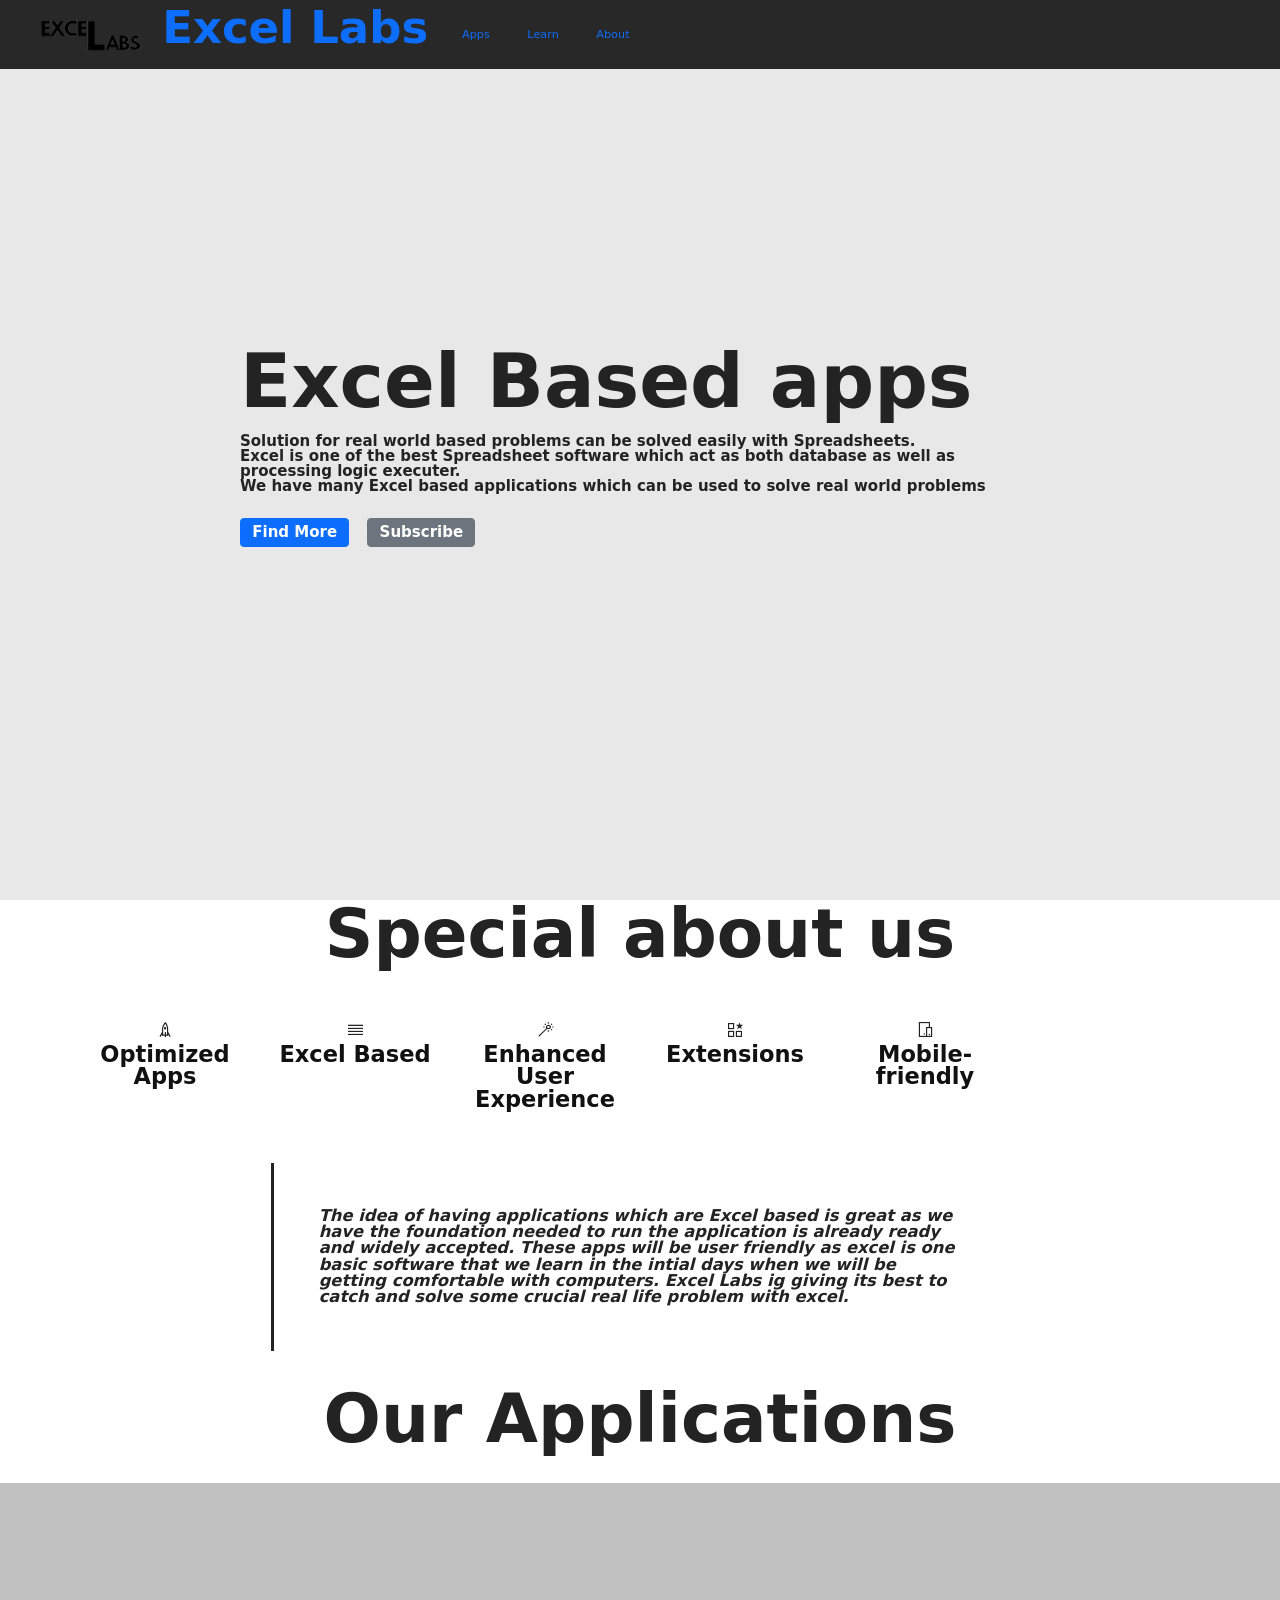
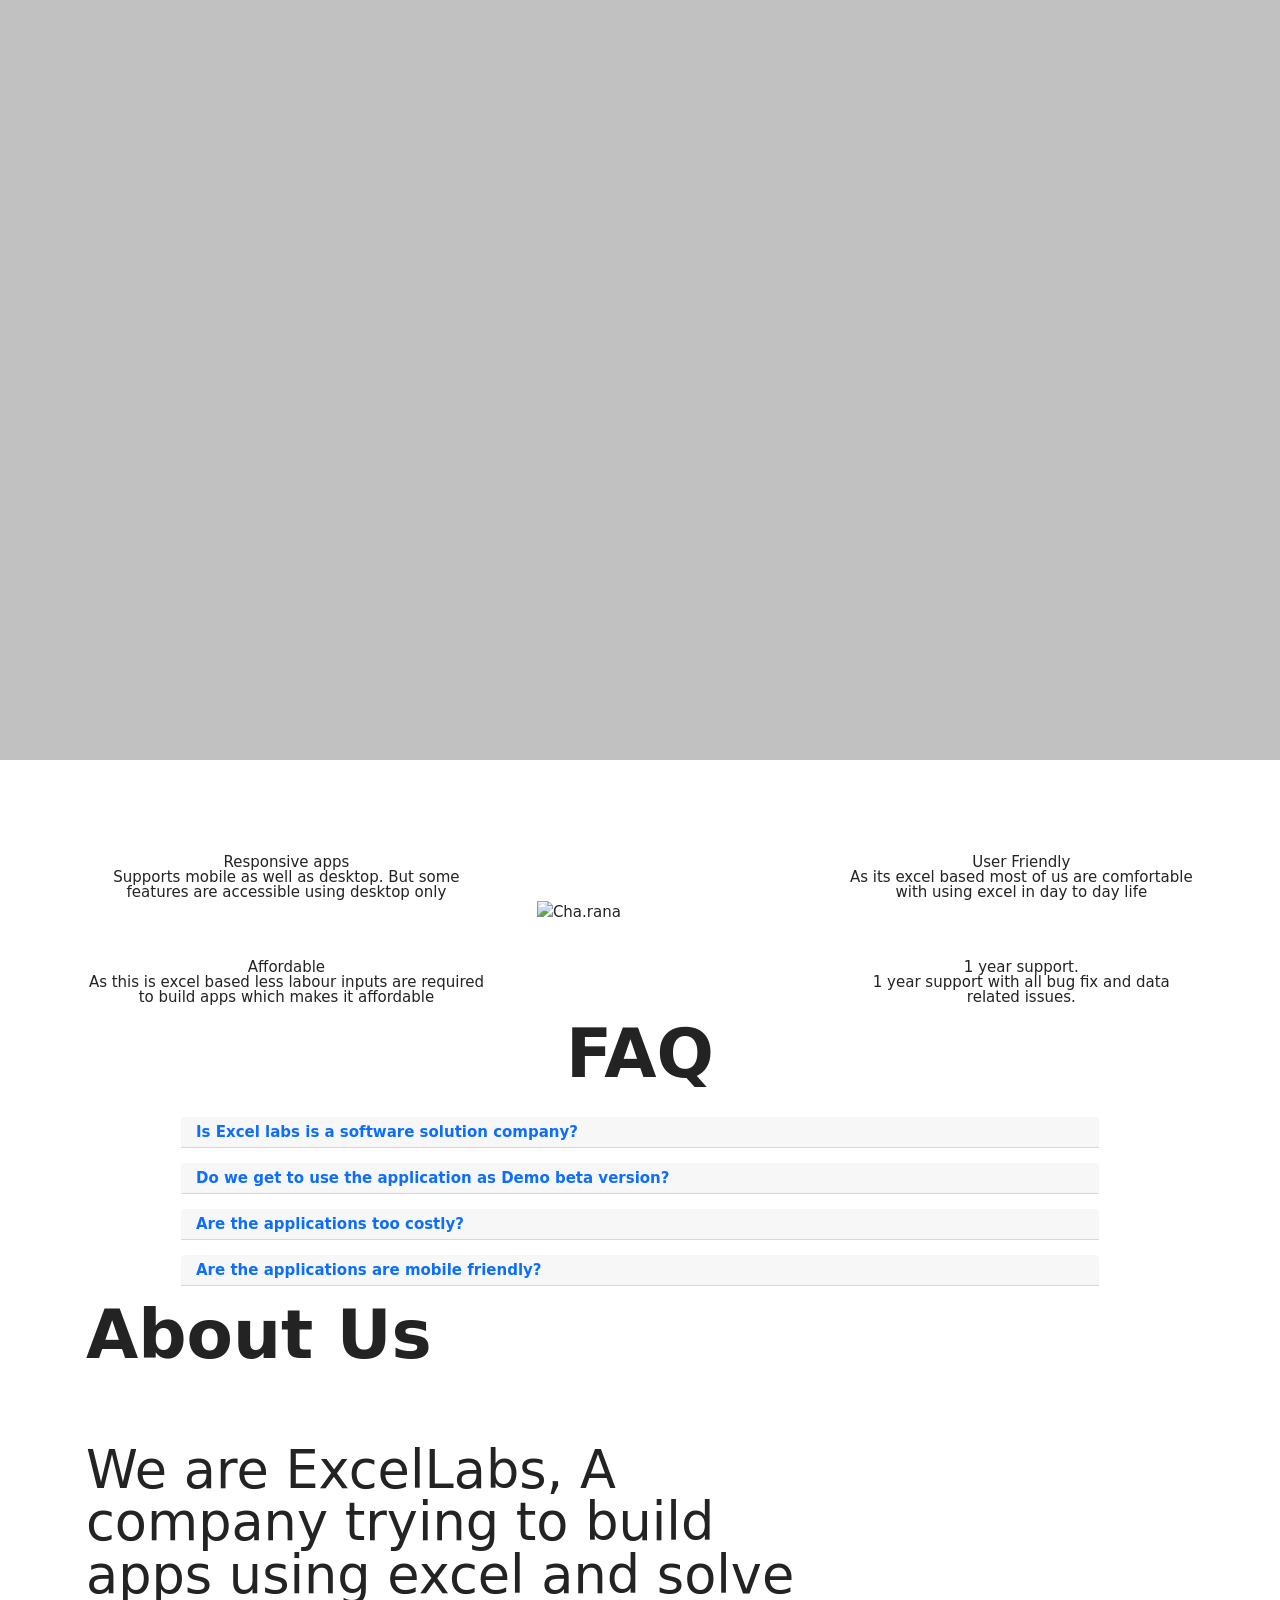
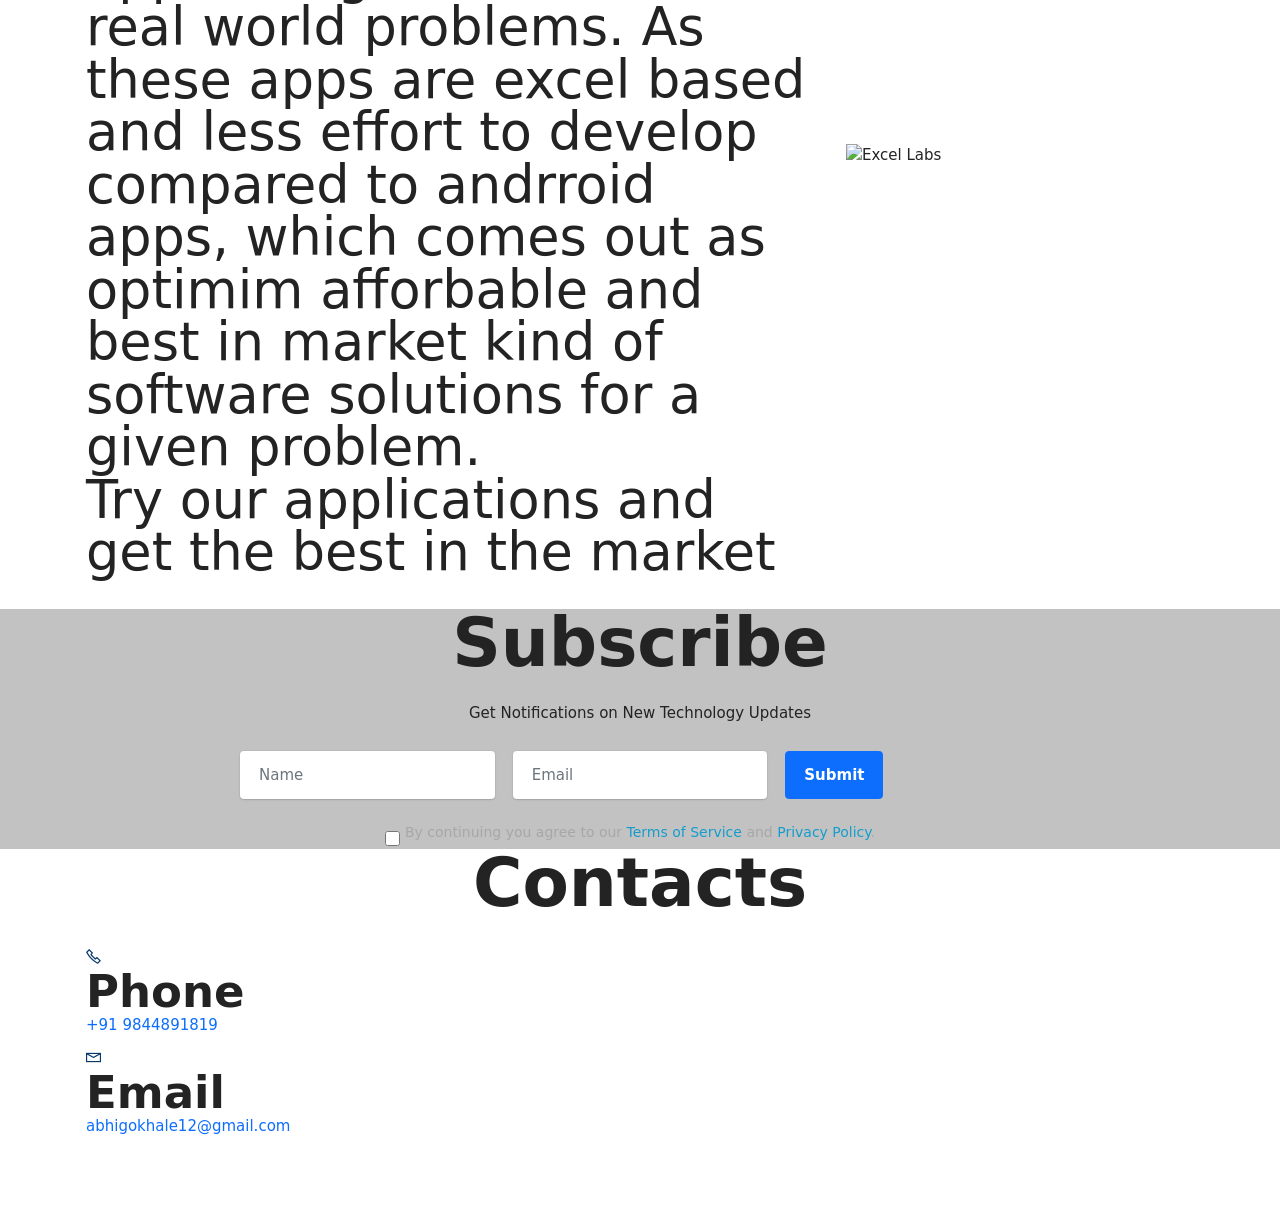
==== commit 6b6de79e: "Add files via upload" ====
--- a/index.html
+++ b/index.html
@@ -33,19 +33,26 @@
     <link rel="preload" as="style" href="assets/mobirise/css/mbr-additional.css?v=wKsH0Q">
     <link rel="stylesheet" href="assets/mobirise/css/mbr-additional.css?v=wKsH0Q" type="text/css">
 </head>
+
+
+
+
 <body>
+
+    <!-- Menubar-->
+
     <section data-bs-version="5.1" class="menu menu3 cid-sFAA5oUu2Y" once="menu" id="menu3-1">
         <nav class="navbar navbar-dropdown navbar-fixed-top navbar-expand-lg">
             <div class="container-fluid">
                 <div class="navbar-brand">
                     <span class="navbar-logo">
-                        <a href="index.html">
+                        <a href="index.html#header1-i">
                             <img src="assets/images/excel-removebg-preview-3-128x128.png" alt="Excel Labs"
                                 style="height: 4rem;">
                         </a>
                     </span>
                     <span class="navbar-caption-wrap"><a class="navbar-caption text-primary display-5"
-                            href="index.html">Excel Labs</a></span>
+                            href="index.html#header1-i">Excel Labs</a></span>
                 </div>
                 <button class="navbar-toggler" type="button" data-toggle="collapse" data-bs-toggle="collapse"
                     data-target="#navbarSupportedContent" data-bs-target="#navbarSupportedContent"
@@ -59,41 +66,51 @@
                 </button>
                 <div class="collapse navbar-collapse" id="navbarSupportedContent">
                     <ul class="navbar-nav nav-dropdown nav-right" data-app-modern-menu="true">
+
                         <li class="nav-item"><a class="nav-link link text-primary display-7"
-                                href="index.html#features6-3">Apps</a></li>
+                                href="index.html#content4-5">Apps</a></li>
                         <li class="nav-item"><a class="nav-link link text-primary display-7"
                                 href="index.html#form9-0">Learn</a>
                         </li>
                         <li class="nav-item"><a class="nav-link link text-primary display-7"
-                                href="index.html#features16-9">About</a></li>
+                                href="index.html#features16-9">About</a>
+                        </li>
                     </ul>
                 </div>
             </div>
         </nav>
     </section>
+
+    <!-- Header-->
+
     <section data-bs-version="5.1" class="header1 cid-sFCAOqBTxa mbr-fullscreen" id="header1-i">
-        <div class="mbr-overlay" style="opacity: 0.3; background-color: rgb(187, 187, 187);"></div>
+        <div class="mbr-overlay" style="opacity: 0.3; background-color: rgb(180, 180, 180);"></div>
         <div class="container-fluid">
             <div class="row justify-content-center">
                 <div class="col-12 col-lg-8">
                     <h1 class="mbr-section-title mbr-fonts-style mb-3 display-1"><strong>Excel Based apps</strong></h1>
-
                     <p class="mbr-text mbr-fonts-style display-7"><strong>Solution for real world based problems can be
                             solved easily with Spreadsheets.<br>Excel is one of the best Spreadsheet software which act
                             as both database as well as processing logic executer.<br>We have many Excel based
-                            applications which can be used to solve real world problems</strong></p>
+                            applications which can be used to solve real world problems</strong>
+                    </p>
                     <div class="mbr-section-btn mt-3"><a class="btn btn-primary display-4"
-                            href="index.html#content4-6">Find More</a> <a class="btn btn-secondary display-4"
-                            href="index.html#features16-9">Subscribe</a></div>
+                            href="index.html#content4-5">Find More</a> <a class="btn btn-secondary display-4"
+                            href="index.html#form9-0">Subscribe</a>
+                    </div>
                 </div>
             </div>
         </div>
     </section>
+
+    <!-- Special about us-->
+
     <section data-bs-version="5.1" class="features14 cid-umJO9w3Zqu" id="features14-c">
         <div class="container">
             <div class="row mb-5">
                 <div class="col-12">
-                    <h3 class="mbr-section-title align-center mbr-fonts-style display-2"><strong>Special about us</strong></h3>
+                    <h3 class="mbr-section-title align-center mbr-fonts-style display-2"><strong>Special about
+                            us</strong></h3>
                 </div>
             </div>
             <div class="row">
@@ -151,6 +168,25 @@
         </div>
     </section>
 
+    <!-- Content-->
+
+    <section class="mbr-section article content1 cid-umJi9QgpRz" id="content2-p">
+        <div class="container">
+            <div class="media-container-row">
+                <div class="mbr-text col-12 col-md-8 mbr-fonts-style display-7">
+                    <blockquote><strong>The idea of having applications which are Excel based is great as we have the
+                            foundation needed to run the application is already ready and widely accepted. These apps
+                            will be user friendly as excel is one
+                            basic software that we learn in the intial days when we will be getting comfortable with computers.
+                            Excel Labs ig giving its best to catch and solve some crucial real life problem with excel.
+                        </strong></blockquote>
+                </div>
+            </div>
+        </div>
+    </section>
+
+    <!-- Apps -->
+
     <section data-bs-version="5.1" class="content4 cid-sFADQxFnEn" id="content4-5">
         <div class="container-fluid">
             <div class="row justify-content-center">
@@ -165,11 +201,14 @@
         </div>
     </section>
 
+    <!-- Tiles -->
+
     <main style="background-color: #c1c1c1;">
         <div class="grid grid--large">
+
             <div class="grid__cell grid__cell-c1-r1">
                 <div class="grid__cell-img">
-                    <div class="grid__cell-img-inner" style="background-image:url(2.jpg)" data-item="item-2"></div>
+                    <div class="grid__cell-img-inner" style="background-image:url(assets/images/emailer1.jpg)" data-item="item-2"></div>
                 </div>
             </div>
             <div class="grid__cell grid__cell-c2-r1 grid__cell--padded">
@@ -180,26 +219,24 @@
             </div>
             <div class="grid__cell grid__cell-c3-r1">
                 <div class="grid__cell-img">
-                    <div class="grid__cell-img-inner" style="background-image:url(3.jpg)" data-item="item-3"></div>
-                </div>
-            </div>
-            <div class="grid__cell grid__cell-c4-r1 grid__cell--padded">
-                <div class="frame">
-                    <nav class="frame__links">
-                    </nav>
-                </div>
-            </div>
-
+                    <div class="grid__cell-img-inner" style="background-image:url(assets/images/orders1.jpg)" data-item="item-3"></div>
+                </div>
+            </div>
+            <div class="grid__cell grid__cell-c4-r1">
+                <div class="grid__cell-img">
+                    <div class="grid__cell-img-inner" style="background-image:url(assets/images/finhance1.png)" data-item="item-10"></div>
+                </div>
+            </div>
 
 
             <div class="grid__cell grid__cell-c1-r2">
                 <div class="grid__cell-img">
-                    <div class="grid__cell-img-inner" style="background-image:url(4.jpg)" data-item="item-4"></div>
+                    <div class="grid__cell-img-inner" style="background-image:url(assets/images/resource1.jpg)" data-item="item-4"></div>
                 </div>
             </div>
             <div class="grid__cell grid__cell-c2-r2">
                 <div class="grid__cell-img">
-                    <div class="grid__cell-img-inner" style="background-image:url(5.jpg)" data-item="item-5"></div>
+                    <div class="grid__cell-img-inner" style="background-image:url(assets/images/jira1.jpg)" data-item="item-5"></div>
                 </div>
             </div>
             <div class="grid__cell grid__cell-c3-r2 grid__cell--padded">
@@ -210,7 +247,7 @@
             </div>
             <div class="grid__cell grid__cell-c4-r2">
                 <div class="grid__cell-img">
-                    <div class="grid__cell-img-inner" style="background-image:url(6.jpg)" data-item="item-6"></div>
+                    <div class="grid__cell-img-inner" style="background-image:url(assets/images/times1.jpg)" data-item="item-6"></div>
                 </div>
             </div>
 
@@ -223,797 +260,705 @@
             </div>
             <div class="grid__cell grid__cell-c2-r3">
                 <div class="grid__cell-img">
-                    <div class="grid__cell-img-inner" style="background-image:url(7.jpg)" data-item="item-7"></div>
+                    <div class="grid__cell-img-inner" style="background-image:url(assets/images/timetable1.jpg)" data-item="item-7"></div>
                 </div>
             </div>
             <div class="grid__cell grid__cell-c3-r3">
                 <div class="grid__cell-img">
-                    <div class="grid__cell-img-inner" style="background-image:url(8.jpg)" data-item="item-8"></div>
+                    <div class="grid__cell-img-inner" style="background-image:url(assets/images/filler1.jpg)" data-item="item-8"></div>
                 </div>
             </div>
             <div class="grid__cell grid__cell-c4-r3">
                 <div class="grid__cell-img">
-                    <div class="grid__cell-img-inner" style="background-image:url(9.jpg)" data-item="item-9"></div>
+                    <div class="grid__cell-img-inner" style="background-image:url(assets/images/fixtur1.jpg)" data-item="item-9"></div>
                 </div>
             </div>
         </div>
 
-
-        <div class="content">
+        <!-- Back button -->
+
+        <div class="content" >
             <span class="back content__item">
-                <svg viewBox="0 0 50 9" width="100%">
+                <svg viewBox="0 0 50 9" width="150%" height="350%">
                     <path d="M0 4.5l5-3M0 4.5l5 3M50 4.5h-77"></path>
                 </svg>
             </span>
-            <div class="content__item" id="item-1">
-
-                <span class="content__item-heading oh"><span class="oh__inner">Continuous</span></span>
+
+            <!-- Tiles -->
+
+            <div class="content__item" id="item-2" >
+                <span class="content__item-number oh"><span class="oh__inner">01</span></span>
+                <span class="content__item-heading oh"><span class="oh__inner">Emailer</span></span>
                 <span class="content__item-text">
-                    The important thing is that it is universal and continuous; and in its sum total it is regimenting
-                    the public mind every bit as much as an army regiments the bodies of its soldiers.
+                    Do you want to send Emails to multiple people with one click!<br>
+                    Here is the solution.<br>
+                    Send Emails With customised texts to several email ID's at one go... <br>
+                </span>
+                
+                <span class="content__item-number oh" style="width: 120%; padding-top:10px;">
+                    <img src="assets/images/emailer2.png"  class="oh__inner" style=" visibility: visible !important;">
                 </span>
                 <nav class="slide-nav">
-                    <div class="slide-nav__img slide-nav__img--prev" style="background-image:url(1.jpg);"></div>
-                    <div class="slide-nav__img slide-nav__img--next" style="background-image:url(2.jpg);"></div>
+                    <div class="slide-nav__img slide-nav__img--prev" style="background-image:url(assets/images/timetable1.jpg);"></div>
+                    <div class="slide-nav__img slide-nav__img--next" style="background-image:url(assets/images/fixtur1.jpg);"></div>
                 </nav>
             </div>
-            <div class="content__item" id="item-2">
+
+
+            <div class="content__item" id="item-3">
                 <span class="content__item-number oh"><span class="oh__inner">02</span></span>
-                <span class="content__item-heading oh"><span class="oh__inner">Continuous</span></span>
+                <span class="content__item-heading oh"><span class="oh__inner">Orders</span></span>
                 <span class="content__item-text">
-                    The important thing is that it is universal and continuous; and in its sum total it is regimenting
-                    the public mind every bit as much as an army regiments the bodies of its soldiers.
+                    Handle your warehouse with one Application.
+                    All demand and supply management in one location.
+                </span>
+                <span class="content__item-number oh" style="width: 120%; padding-top:10px;">
+                    <img src="assets/images/coming_soon.jpg"  class="oh__inner" style=" visibility: visible !important;">
                 </span>
                 <nav class="slide-nav">
-                    <div class="slide-nav__img slide-nav__img--prev" style="background-image:url(1.jpg);"></div>
-                    <div class="slide-nav__img slide-nav__img--next" style="background-image:url(2.jpg);"></div>
+                    <div class="slide-nav__img slide-nav__img--prev" style="background-image:url(assets/images/timetable1.jpg);"></div>
+                    <div class="slide-nav__img slide-nav__img--next" style="background-image:url(assets/images/fixtur1.jpg);"></div>
                 </nav>
             </div>
-            <div class="content__item" id="item-3">
+
+
+            <div class="content__item" id="item-10">
                 <span class="content__item-number oh"><span class="oh__inner">03</span></span>
-                <h2 class="content__item-heading oh"><span class="oh__inner">Expense</span></h2>
-                <p class="content__item-text">
-                    The invisible government tends to be concentrated in the hands of the few because of the expense of
-                    manipulating the social machinery which controls the opinions and habits of the masses.
-                </p>
-                <a class="content__item-link oh"><span class="oh__inner">View more</span></a>
+                <span class="content__item-heading oh"><span class="oh__inner">FinHance</span></span>
+                <span class="content__item-text">
+                    Maintain all your expences here.
+                    Get short and sweet abstract about your finance at a glance.
+                </span>
+                <span class="content__item-number oh" style="width: 120%; padding-top:10px;">
+                    <img src="assets/images/coming_soon.jpg"  class="oh__inner" style=" visibility: visible !important;">
+                </span>
                 <nav class="slide-nav">
-                    <div class="slide-nav__img slide-nav__img--prev" style="background-image:url(15.jpg);"></div>
-                    <div class="slide-nav__img slide-nav__img--next" style="background-image:url(16.jpg);"></div>
+                    <div class="slide-nav__img slide-nav__img--prev" style="background-image:url(assets/images/timetable1.jpg);"></div>
+                    <div class="slide-nav__img slide-nav__img--next" style="background-image:url(assets/images/fixtur1.jpg);"></div>
                 </nav>
             </div>
+
+
             <div class="content__item" id="item-4">
                 <span class="content__item-number oh"><span class="oh__inner">04</span></span>
-                <h2 class="content__item-heading oh"><span class="oh__inner">Mechanism</span></h2>
-                <p class="content__item-text">
-                    No matter how sophisticated, how cynical the public may become about publicity methods, it must
-                    respond to the basic appeals, because it will always need food, crave amusement, long for beauty,
-                    respond to leadership.
-                </p>
-                <a class="content__item-link oh"><span class="oh__inner">View more</span></a>
+                <span class="content__item-heading oh"><span class="oh__inner">Resources</span></span>
+                <span class="content__item-text">
+                    Resource Manager where you can assign/Unassign Working Groups or Working shifts to resources.
+                </span>
+                <span class="content__item-number oh" style="width: 120%; padding-top:10px;">
+                    <img src="assets/images/resource2.png"  class="oh__inner" style=" visibility: visible !important;">
+                </span>
                 <nav class="slide-nav">
-                    <div class="slide-nav__img slide-nav__img--prev" style="background-image:url(17.jpg);"></div>
-                    <div class="slide-nav__img slide-nav__img--next" style="background-image:url(18.jpg);"></div>
+                    <div class="slide-nav__img slide-nav__img--prev" style="background-image:url(assets/images/timetable1.jpg);"></div>
+                    <div class="slide-nav__img slide-nav__img--next" style="background-image:url(assets/images/fixtur1.jpg);"></div>
                 </nav>
             </div>
+
             <div class="content__item" id="item-5">
                 <span class="content__item-number oh"><span class="oh__inner">05</span></span>
-                <h2 class="content__item-heading oh"><span class="oh__inner">Millions</span></h2>
-                <p class="content__item-text">
-                    This practice of creating circumstances and of creating pictures in the minds of millions of persons
-                    is very common.
-                </p>
-                <a class="content__item-link oh"><span class="oh__inner">View more</span></a>
+                <span class="content__item-heading oh"><span class="oh__inner">C-Jira</span></span>
+                <span class="content__item-text">
+                    Track all of your Jira tickets at one place. <br>
+                    Helps in maintaining notes or remarks without any herdles.
+                </span>
+                <span class="content__item-number oh" style="width: 120%; padding-top:10px;">
+                    <img src="assets/images/jira2.png"  class="oh__inner" style=" visibility: visible !important;">
+                </span>
                 <nav class="slide-nav">
-                    <div class="slide-nav__img slide-nav__img--prev" style="background-image:url(19.jpg);"></div>
-                    <div class="slide-nav__img slide-nav__img--next" style="background-image:url(20.jpg);"></div>
+                    <div class="slide-nav__img slide-nav__img--prev" style="background-image:url(assets/images/timetable1.jpg);"></div>
+                    <div class="slide-nav__img slide-nav__img--next" style="background-image:url(assets/images/fixtur1.jpg);"></div>
                 </nav>
             </div>
+
             <div class="content__item" id="item-6">
-                <span class="back">
-                    <svg viewBox="0 0 50 9" width="100%">
-                        <path d="M0 4.5l5-3M0 4.5l5 3M50 4.5h-77"></path>
-                    </svg>
-                </span>
                 <span class="content__item-number oh"><span class="oh__inner">06</span></span>
-                <span class="content__item-heading oh"><span class="oh__inner">Continuous</span></span>
+                <span class="content__item-heading oh"><span class="oh__inner">Times</span></span>
                 <span class="content__item-text">
-                    The important thing is that it is universal and continuous; and in its sum total it is regimenting
-                    the public mind every bit as much as an army regiments the bodies of its soldiers.
+                    Record working times and analyze it.<br>
+                    Comes handy while checking resource weightage over tasks and resource working statistics.
+                </span>
+                <span class="content__item-number oh" style="width: 120%; padding-top:10px;">
+                    <img src="assets/images/times2.png"  class="oh__inner" style=" visibility: visible !important;">
                 </span>
                 <nav class="slide-nav">
-                    <div class="slide-nav__img slide-nav__img--prev" style="background-image:url(1.jpg);"></div>
-                    <div class="slide-nav__img slide-nav__img--next" style="background-image:url(2.jpg);"></div>
+                    <div class="slide-nav__img slide-nav__img--prev" style="background-image:url(assets/images/timetable1.jpg);"></div>
+                    <div class="slide-nav__img slide-nav__img--next" style="background-image:url(assets/images/fixtur1.jpg);"></div>
                 </nav>
             </div>
+
             <div class="content__item" id="item-7">
-
-                <span class="content__item-number oh"><span class="oh__inner">01</span></span>
-                <span class="content__item-heading oh"><span class="oh__inner">Continuous</span></span>
+                <span class="content__item-number oh"><span class="oh__inner">07</span></span>
+                <span class="content__item-heading oh"><span class="oh__inner">TimeTable</span></span>
                 <span class="content__item-text">
-                    The important thing is that it is universal and continuous; and in its sum total it is regimenting
-                    the public mind every bit as much as an army regiments the bodies of its soldiers.
+                    Want to generate or monitor Time tables of a school.<br> No worry! <br>This one apps solves all these problems!
+                </span>
+                <span class="content__item-number oh" style="width: 120%; padding-top:10px;">
+                    <img src="assets/images/timetable2.png."  class="oh__inner" style=" visibility: visible !important;">
                 </span>
                 <nav class="slide-nav">
-                    <div class="slide-nav__img slide-nav__img--prev" style="background-image:url(1.jpg);"></div>
-                    <div class="slide-nav__img slide-nav__img--next" style="background-image:url(2.jpg);"></div>
+                    <div class="slide-nav__img slide-nav__img--prev" style="background-image:url(assets/images/timetable1.jpg);"></div>
+                    <div class="slide-nav__img slide-nav__img--next" style="background-image:url(assets/images/fixtur1.jpg);"></div>
                 </nav>
             </div>
+
             <div class="content__item" id="item-8">
-                <span class="content__item-number oh"><span class="oh__inner">01</span></span>
-                <span class="content__item-heading oh"><span class="oh__inner">Continuous</span></span>
+                <span class="content__item-number oh"><span class="oh__inner">08</span></span>
+                <span class="content__item-heading oh"><span class="oh__inner">Filler</span></span>
                 <span class="content__item-text">
-                    The important thing is that it is universal and continuous; and in its sum total it is regimenting
-                    the public mind every bit as much as an army regiments the bodies of its soldiers.
+                    Testing something with excel requiring dummy data can be head ache when we want to have lacks of dummy data. <br>
+                    Get this to solve your problem 
+                </span>
+                <span class="content__item-number oh" style="width: 120%; padding-top:10px;">
+                    <img src="assets/images/filler2.png."  class="oh__inner" style=" visibility: visible !important;">
                 </span>
                 <nav class="slide-nav">
-                    <div class="slide-nav__img slide-nav__img--prev" style="background-image:url(1.jpg);"></div>
-                    <div class="slide-nav__img slide-nav__img--next" style="background-image:url(2.jpg);"></div>
+                    <div class="slide-nav__img slide-nav__img--prev" style="background-image:url(assets/images/timetable1.jpg);"></div>
+                    <div class="slide-nav__img slide-nav__img--next" style="background-image:url(assets/images/fixtur1.jpg);"></div>
                 </nav>
             </div>
+
             <div class="content__item" id="item-9">
-                <span class="content__item-number oh"><span class="oh__inner">01</span></span>
-                <span class="content__item-heading oh"><span class="oh__inner">Continuous</span></span>
+                <span class="content__item-number oh"><span class="oh__inner">09</span></span>
+                <span class="content__item-heading oh"><span class="oh__inner">Fixturor</span></span>
                 <span class="content__item-text">
-                    The important thing is that it is universal and continuous; and in its sum total it is regimenting
-                    the public mind every bit as much as an army regiments the bodies of its soldiers.
+                    Hosting game event made easy with Fixturor.<br>
+                    Create and manage all the fixture of the in one place.
+                </span>
+                <span class="content__item-number oh" style="width: 120%; padding-top:10px;">
+                    <img src="assets/images/fixtur2.png"  class="oh__inner" style=" visibility: visible !important;">
                 </span>
                 <nav class="slide-nav">
-                    <div class="slide-nav__img slide-nav__img--prev" style="background-image:url(1.jpg);"></div>
-                    <div class="slide-nav__img slide-nav__img--next" style="background-image:url(2.jpg);"></div>
+                    <div class="slide-nav__img slide-nav__img--prev" style="background-image:url(assets/images/timetable1.jpg);"></div>
+                    <div class="slide-nav__img slide-nav__img--next" style="background-image:url(assets/images/fixtur1.jpg);"></div>
                 </nav>
             </div>
 
+            <!-- Small Tiles -->
             <nav class="grid grid--mini">
                 <div class="grid__cell grid__cell-c1-r1">
                     <div class="grid__cell-img">
-                        <div class="grid__cell-img-inner" style="background-image:url(2.jpg)"></div>
+                        <div class="grid__cell-img-inner" style="background-image:url(assets/images/emailer1.jpg)"></div>
                     </div>
                 </div>
                 <div class="grid__cell grid__cell-c3-r1">
                     <div class="grid__cell-img">
-                        <div class="grid__cell-img-inner" style="background-image:url(3.jpg)"></div>
+                        <div class="grid__cell-img-inner" style="background-image:url(assets/images/orders1.jpg)"></div>
+                    </div>
+                </div>
+                <div class="grid__cell grid__cell-c4-r1">
+                    <div class="grid__cell-img">
+                        <div class="grid__cell-img-inner" style="background-image:url(assets/images/finhance1.png)"></div>
                     </div>
                 </div>
 
                 <div class="grid__cell grid__cell-c1-r2">
                     <div class="grid__cell-img">
-                        <div class="grid__cell-img-inner" style="background-image:url(4.jpg)"></div>
+                        <div class="grid__cell-img-inner" style="background-image:url(assets/images/resource1.jpg)"></div>
                     </div>
                 </div>
                 <div class="grid__cell grid__cell-c2-r2">
                     <div class="grid__cell-img">
-                        <div class="grid__cell-img-inner" style="background-image:url(5.jpg)"></div>
+                        <div class="grid__cell-img-inner" style="background-image:url(assets/images/jira1.jpg)"></div>
                     </div>
                 </div>
                 <div class="grid__cell grid__cell-c4-r2">
                     <div class="grid__cell-img">
-                        <div class="grid__cell-img-inner" style="background-image:url(6.jpg)"></div>
+                        <div class="grid__cell-img-inner" style="background-image:url(assets/images/times1.jpg)"></div>
                     </div>
                 </div>
 
                 <div class="grid__cell grid__cell-c2-r3">
                     <div class="grid__cell-img">
-                        <div class="grid__cell-img-inner" style="background-image:url(7.jpg)"></div>
+                        <div class="grid__cell-img-inner" style="background-image:url(assets/images/timetable1.jpg)"></div>
                     </div>
                 </div>
                 <div class="grid__cell grid__cell-c3-r3">
                     <div class="grid__cell-img">
-                        <div class="grid__cell-img-inner" style="background-image:url(8.jpg)"></div>
+                        <div class="grid__cell-img-inner" style="background-image:url(assets/images/filler1.jpg)"></div>
                     </div>
                 </div>
                 <div class="grid__cell grid__cell-c4-r3">
                     <div class="grid__cell-img">
-                        <div class="grid__cell-img-inner" style="background-image:url(9.jpg)"></div>
-                    </div>
-                </div>
-
-                <div class="grid__cell grid__cell-c1-r4"></div>
-                    <div class="grid__cell-img">
-                        <div class="grid__cell-img-inner" style="background-image:url(0.jpg)"></div>
-                    </div>
-                </div>
-            </nav>
+                        <div class="grid__cell-img-inner" style="background-image:url(assets/images/fixtur1.jpg)"></div>
+                    </div>
+                </div>
+                <div class="grid__cell grid__cell-c3-r4"></div>
+                <div class="grid__cell-img">
+                    <div class="grid__cell-img-inner" style="background-image:url(assets/images/logo1.jpg)"></div>
+                </div>
+        </div>
+        </nav>
         </div>
     </main>
     <script type="module" src="index.e9a2d1b4.js"></script>
     <script src="index.b5e7c14d.js" nomodule="" defer></script>
-    <!----------------------------->
-    <section data-bs-version="5.1" class="slider6 mbr-embla cid-umJhQmCoIU" id="slider6-4">
-
-
-        <div class="position-relative">
-            <div class="mbr-section-head">
-                <h4 class="mbr-section-title mbr-fonts-style align-center mb-0 display-2"><strong>Our News</strong></h4>
-                <h5 class="mbr-section-subtitle mbr-fonts-style align-center mb-0 mt-2 display-5">Read the latest news
-                    about Mobirise</h5>
-            </div>
-            <div class="embla mt-4" data-skip-snaps="true" data-align="center" data-contain-scroll="trimSnaps"
-                data-loop="true" data-auto-play-interval="5" data-draggable="true">
-                <div class="embla__viewport container-fluid">
-                    <div class="embla__container">
-                        <div class="embla__slide slider-image item" style="margin-left: 2rem; margin-right: 2rem;">
-                            <div class="slide-content">
-                                <div class="item-wrapper">
-                                    <div class="item-img">
-                                        <img src="assets/images/product5.jpg" alt="Mobirise Website Builder" title="">
-                                    </div>
-                                </div>
-                                <div class="item-content">
-                                    <h5 class="item-title mbr-fonts-style display-4"><em>Jan 10, 2025</em></h5>
-                                    <h6 class="item-subtitle mbr-fonts-style mt-1 display-7"><strong>Easy and
-                                            Simple</strong></h6>
-                                    <p class="mbr-text mbr-fonts-style mt-3 display-7">Mobirise Page Maker is a free and
-                                        simple
-                                        website builder - just drop site blocks to your page, add content and style it!
-                                    </p>
-                                </div>
-                                <div class="mbr-section-btn item-footer mt-2"><a href=""
-                                        class="btn item-btn btn-primary-outline display-7" target="_blank">Read More
-                                        &gt;</a></div>
-                            </div>
-                        </div>
-                        <div class="embla__slide slider-image item" style="margin-left: 2rem; margin-right: 2rem;">
-                            <div class="slide-content">
-                                <div class="item-wrapper">
-                                    <div class="item-img">
-                                        <img src="assets/images/product4.jpg" alt="Mobirise Website Builder" title="">
-                                    </div>
-                                </div>
-                                <div class="item-content">
-                                    <h5 class="item-title mbr-fonts-style display-4"><em>Jan 09, 2025</em></h5>
-                                    <h6 class="item-subtitle mbr-fonts-style mt-1 display-7"><strong>Automagically
-                                            Mobile</strong>
-                                    </h6>
-                                    <p class="mbr-text mbr-fonts-style mt-3 display-7">Mobirise Site Creator offers a
-                                        huge
-                                        collection of 3500+ site blocks, templates and themes with thousands flexible
-                                        options. <br>
-                                    </p>
-                                </div>
-                                <div class="mbr-section-btn item-footer mt-2"><a href=""
-                                        class="btn item-btn btn-primary-outline display-7" target="_blank">Read More
-                                        &gt;</a></div>
-                            </div>
-                        </div>
-                        <div class="embla__slide slider-image item" style="margin-left: 2rem; margin-right: 2rem;">
-                            <div class="slide-content">
-                                <div class="item-wrapper">
-                                    <div class="item-img">
-                                        <img src="assets/images/product3.jpg" alt="Mobirise Website Builder" title="">
-                                    </div>
-                                </div>
-                                <div class="item-content">
-                                    <h5 class="item-title mbr-fonts-style display-4"><em>Jan 08, 2025</em></h5>
-                                    <h6 class="item-subtitle mbr-fonts-style mt-1 display-7"><strong>Boost Your
-                                            Ranking</strong></h6>
-                                    <p class="mbr-text mbr-fonts-style mt-3 display-7">Mobirise Page Maker is a free and
-                                        simple
-                                        website builder - just drop site blocks to your page, add content and style it!
-                                    </p>
-                                </div>
-                                <div class="mbr-section-btn item-footer mt-2"><a href=""
-                                        class="btn item-btn btn-primary-outline display-7" target="_blank">Read More
-                                        &gt;</a></div>
-                            </div>
-                        </div>
-                        <div class="embla__slide slider-image item" style="margin-left: 2rem; margin-right: 2rem;">
-                            <div class="slide-content">
-                                <div class="item-wrapper">
-                                    <div class="item-img">
-                                        <img src="assets/images/product4.jpg" alt="Mobirise Website Builder" title="">
-                                    </div>
-                                </div>
-                                <div class="item-content">
-                                    <h5 class="item-title mbr-fonts-style display-4"><em>Jan 08, 2025</em></h5>
-                                    <h6 class="item-subtitle mbr-fonts-style mt-1 display-7"><strong>Boost Your
-                                            Ranking</strong></h6>
-                                    <p class="mbr-text mbr-fonts-style mt-3 display-7">Mobirise Page Maker is a free and
-                                        simple
-                                        website builder - just drop site blocks to your page, add content and style it!
-                                    </p>
-                                </div>
-                                <div class="mbr-section-btn item-footer mt-2"><a href=""
-                                        class="btn item-btn btn-primary-outline display-7" target="_blank">Read More
-                                        &gt;</a></div>
-                            </div>
-                        </div>
-                    </div>
-                </div>
-                <button class="embla__button embla__button--prev">
-                    <span class="mobi-mbri mobi-mbri-arrow-prev mbr-iconfont" aria-hidden="true"></span>
-                    <span class="sr-only visually-hidden visually-hidden">Previous</span>
-                </button>
-                <button class="embla__button embla__button--next">
-                    <span class="mobi-mbri mobi-mbri-arrow-next mbr-iconfont" aria-hidden="true"></span>
-                    <span class="sr-only visually-hidden visually-hidden">Next</span>
-                </button>
+
+
+    <!-- Excel labs icon with text -->
+
+    <section class="features12 cid-umJi9QgpRz" id="features12-1c">
+        <div class="container">
+            <div class="media-container-row pt-5">
+                <!-- Text left -->
+                <div class="block-content align-right" style="text-align: center; padding-top: 50px;">
+                    <div class="card pl-3 pr-3 pb-5">
+                        <div class="mbr-card-img-title">
+                            <span class="mbr-iconfont mbri-responsive"></span>
+                        </div>
+                        <div class="card-box">
+                            <p class="mbr-text mbr-section-text mbr-fonts-style display-7">Responsive apps<Br>
+                                Supports mobile as well as desktop. But some features are accessible using desktop only
+                            </p>
+                        </div>
+                    </div>
+
+                    <div class="card pl-3 pr-3">
+                        <div class="mbr-card-img-title">
+                            <span class="mbr-iconfont mbri-cash"></span>
+
+                        </div>
+                        <div class="card-box">
+                            <p class="mbr-text mbr-section-text mbr-fonts-style display-7">Affordable<br>
+                                As this is excel based less labour inputs are required to build apps which makes it
+                                affordable
+                            </p>
+                        </div>
+                    </div>
+                </div>
+                <!-- image -->
+                <div class="mbr-figure m-auto" style="width: 50%; padding: 50px;">
+                    <img src="assets/images/logo.jpg" alt="Cha.rana" title="">
+                </div>
+
+                <!-- Text right -->
+                <div class="block-content align-left" style="text-align: center; padding-top: 50px;">
+                    <div class="card pl-3 pr-3 pb-5">
+                        <div class="mbr-card-img-title">
+                            <span class="mbri-features mbr-iconfont"></span>
+                            <div class="card-box">
+                                <p class="mbr-text mbr-section-text mbr-fonts-style display-7">User Friendly<br>
+                                    As its excel based most of us are comfortable with using excel in day to day life</p>
+                            </div>
+                        </div>
+                    </div>
+                    <div class="card pl-3 pr-3">
+                        <div class="mbr-card-img-title">
+                            <span class="mbr-iconfont mbri-gift"></span>
+                        </div>
+                        <div class="card-box">
+                            <p class="mbr-text mbr-section-text mbr-fonts-style display-7">1 year support.<br>
+                                1 year support with all bug fix and data related issues.
+                            </p>
+                        </div>
+                    </div>
+                </div>
             </div>
         </div>
     </section>
 
-    <section data-bs-version="5.1" class="content16 cid-umJi9QgpRz" id="content16-8">
-
-
-
-
-
-        <div class="container">
-            <div class="row justify-content-center">
-                <div class="col-12 col-md-10">
-                    <div class="mbr-section-head align-center mb-4">
-                        <h3 class="mbr-section-title mb-0 mbr-fonts-style display-2">
-                            <strong>Accordion FAQ</strong>
-                        </h3>
-
-                    </div>
-                    <div id="bootstrap-accordion_5" class="panel-group accordionStyles accordion" role="tablist"
-                        aria-multiselectable="true">
-                        <div class="card mb-3">
-                            <div class="card-header" role="tab" id="headingOne">
-                                <a role="button" class="panel-title collapsed" data-toggle="collapse"
-                                    data-bs-toggle="collapse" data-core="" href="#collapse1_5" aria-expanded="false"
-                                    aria-controls="collapse1">
-                                    <h6 class="panel-title-edit mbr-fonts-style mb-0 display-7"><strong>How to create
-                                            more items in this list?</strong>
-                                    </h6>
-                                    <span class="sign mbr-iconfont mbri-arrow-down"></span>
-                                </a>
-                            </div>
-                            <div id="collapse1_5" class="panel-collapse noScroll collapse" role="tabpanel"
-                                aria-labelledby="headingOne" data-parent="#accordion"
-                                data-bs-parent="#bootstrap-accordion_5">
-                                <div class="panel-body">
-                                    <p class="mbr-fonts-style panel-text display-4">The number of items is limited in
-                                        this block. Open
-                                        the Block parameters to change the amount of items.</p>
-                                </div>
-                            </div>
-                        </div>
-                        <div class="card mb-3">
-                            <div class="card-header" role="tab" id="headingOne">
-                                <a role="button" class="panel-title collapsed" data-toggle="collapse"
-                                    data-bs-toggle="collapse" data-core="" href="#collapse2_5" aria-expanded="false"
-                                    aria-controls="collapse2">
-                                    <h6 class="panel-title-edit mbr-fonts-style mb-0 display-7"><strong>What is Mobirise
-                                            Kit?
-                                        </strong></h6>
-                                    <span class="sign mbr-iconfont mbri-arrow-down"></span>
-                                </a>
-                            </div>
-                            <div id="collapse2_5" class="panel-collapse noScroll collapse" role="tabpanel"
-                                aria-labelledby="headingOne" data-parent="#accordion"
-                                data-bs-parent="#bootstrap-accordion_5">
-                                <div class="panel-body">
-                                    <p class="mbr-fonts-style panel-text display-4">
-                                        Mobirise Kit is a service that provides the access to all current and new
-                                        themes/extensions developed by Mobirise. New themes/extensions are released
-                                        every
-                                        month and will be available in your account during your plan period, without any
-                                        additional charge.</p>
-                                </div>
-                            </div>
-                        </div>
-                        <div class="card mb-3">
-                            <div class="card-header" role="tab" id="headingOne">
-                                <a role="button" class="panel-title collapsed" data-toggle="collapse"
-                                    data-bs-toggle="collapse" data-core="" href="#collapse3_5" aria-expanded="false"
-                                    aria-controls="collapse3">
-                                    <h6 class="panel-title-edit mbr-fonts-style mb-0 display-7"><strong>Can I create
-                                            sites for commerical
-                                            projects?</strong></h6>
-                                    <span class="sign mbr-iconfont mbri-arrow-down"></span>
-                                </a>
-                            </div>
-                            <div id="collapse3_5" class="panel-collapse noScroll collapse" role="tabpanel"
-                                aria-labelledby="headingOne" data-parent="#accordion"
-                                data-bs-parent="#bootstrap-accordion_5">
-                                <div class="panel-body">
-                                    <p class="mbr-fonts-style panel-text display-4">
-                                        Yes, Mobirise is free for both non-profit and commercial sites.</p>
-                                </div>
-                            </div>
-                        </div>
-                        <div class="card mb-3">
-                            <div class="card-header" role="tab" id="headingOne">
-                                <a role="button" class="panel-title collapsed" data-toggle="collapse"
-                                    data-bs-toggle="collapse" data-core="" href="#collapse4_5" aria-expanded="false"
-                                    aria-controls="collapse4">
-                                    <h6 class="panel-title-edit mbr-fonts-style mb-0 display-7"><strong>What is Code
-                                            Editor?</strong></h6>
-                                    <span class="sign mbr-iconfont mbri-arrow-down"></span>
-                                </a>
-                            </div>
-                            <div id="collapse4_5" class="panel-collapse noScroll collapse" role="tabpanel"
-                                aria-labelledby="headingOne" data-parent="#accordion"
-                                data-bs-parent="#bootstrap-accordion_5">
-                                <div class="panel-body">
-                                    <p class="mbr-fonts-style panel-text display-4">
-                                        This extension allows editing the code of block in the app. Also, it's possible
-                                        to
-                                        add code to the head and body parts of pages.</p>
-                                </div>
-                            </div>
-                        </div>
-                        <div class="card mb-3">
-                            <div class="card-header" role="tab" id="headingOne">
-                                <a role="button" class="panel-title collapsed" data-toggle="collapse"
-                                    data-bs-toggle="collapse" data-core="" href="#collapse5_5" aria-expanded="false"
-                                    aria-controls="collapse5">
-                                    <h6 class="panel-title-edit mbr-fonts-style mb-0 display-7"><strong>What is Mobirise
-                                            Kit?
-                                        </strong></h6>
-                                    <span class="sign mbr-iconfont mbri-arrow-down"></span>
-                                </a>
-                            </div>
-                            <div id="collapse5_5" class="panel-collapse noScroll collapse" role="tabpanel"
-                                aria-labelledby="headingOne" data-parent="#accordion"
-                                data-bs-parent="#bootstrap-accordion_5">
-                                <div class="panel-body">
-                                    <p class="mbr-fonts-style panel-text display-4">
-                                        Mobirise Kit is a service that provides the access to all current and new
-                                        themes/extensions developed by Mobirise. New themes/extensions are released
-                                        every
-                                        month and will be available in your account during your plan period, without any
-                                        additional charge.</p>
-                                </div>
-                            </div>
-                        </div>
-                        <div class="card mb-3">
-                            <div class="card-header" role="tab" id="headingOne">
-                                <a role="button" class="panel-title collapsed" data-toggle="collapse"
-                                    data-bs-toggle="collapse" data-core="" href="#collapse6_5" aria-expanded="false"
-                                    aria-controls="collapse6">
-                                    <h6 class="panel-title-edit mbr-fonts-style mb-0 display-7"><strong>Can I create
-                                            sites for commerical
-                                            projects?</strong></h6>
-                                    <span class="sign mbr-iconfont mbri-arrow-down"></span>
-                                </a>
-                            </div>
-                            <div id="collapse6_5" class="panel-collapse noScroll collapse" role="tabpanel"
-                                aria-labelledby="headingOne" data-parent="#accordion"
-                                data-bs-parent="#bootstrap-accordion_5">
-                                <div class="panel-body">
-                                    <p class="mbr-fonts-style panel-text display-4">
-                                        Yes, Mobirise is free for both non-profit and commercial sites.</p>
-                                </div>
-                            </div>
-                        </div>
+    <!-- FAQ -->
+
+    <section class="header12 cid-s6U0Asaxcz mbr-parallax-background" id="header12-b">
+        <section data-bs-version="5.1" class="content16 cid-umJi9QgpRz" id="content16-8">
+            <div class="container">
+                <div class="row justify-content-center">
+                    <div class="col-12 col-md-10">
+                        <div class="mbr-section-head align-center mb-4">
+                            <h3 class="mbr-section-title mb-0 mbr-fonts-style display-2">
+                                <strong>FAQ</strong>
+                            </h3>
+
+                        </div>
+                        <div id="bootstrap-accordion_5" class="panel-group accordionStyles accordion" role="tablist"
+                            aria-multiselectable="true">
+                            <div class="card mb-3">
+                                <div class="card-header" role="tab" id="headingOne">
+                                    <a role="button" class="panel-title collapsed" data-toggle="collapse"
+                                        data-bs-toggle="collapse" data-core="" href="#collapse1_5" aria-expanded="false"
+                                        aria-controls="collapse1">
+                                        <h6 class="panel-title-edit mbr-fonts-style mb-0 display-7"><strong>Is Excel labs is a software solution company?</strong>
+                                        </h6>
+                                        <span class="sign mbr-iconfont mbri-arrow-down"></span>
+                                    </a>
+                                </div>
+                                <div id="collapse1_5" class="panel-collapse noScroll collapse" role="tabpanel"
+                                    aria-labelledby="headingOne" data-parent="#accordion"
+                                    data-bs-parent="#bootstrap-accordion_5">
+                                    <div class="panel-body">
+                                        <p class="mbr-fonts-style panel-text display-4">Yes! This is a softare solution based company which provides excel baseed applications.</p>
+                                    </div>
+                                </div>
+                            </div>
+                            <div class="card mb-3">
+                                <div class="card-header" role="tab" id="headingOne">
+                                    <a role="button" class="panel-title collapsed" data-toggle="collapse"
+                                        data-bs-toggle="collapse" data-core="" href="#collapse3_5" aria-expanded="false"
+                                        aria-controls="collapse3">
+                                        <h6 class="panel-title-edit mbr-fonts-style mb-0 display-7"><strong>Do we get to use the application as Demo beta version?</strong></h6>
+                                        <span class="sign mbr-iconfont mbri-arrow-down"></span>
+                                    </a>
+                                </div>
+                                <div id="collapse3_5" class="panel-collapse noScroll collapse" role="tabpanel"
+                                    aria-labelledby="headingOne" data-parent="#accordion"
+                                    data-bs-parent="#bootstrap-accordion_5">
+                                    <div class="panel-body">
+                                        <p class="mbr-fonts-style panel-text display-4">
+                                            Yes, On the basis of Apllication we provide trail Usage for our customers.</p>
+                                    </div>
+                                </div>
+                            </div>
+                            <div class="card mb-3">
+                                <div class="card-header" role="tab" id="headingOne">
+                                    <a role="button" class="panel-title collapsed" data-toggle="collapse"
+                                        data-bs-toggle="collapse" data-core="" href="#collapse3_6" aria-expanded="false"
+                                        aria-controls="collapse3">
+                                        <h6 class="panel-title-edit mbr-fonts-style mb-0 display-7"><strong>Are the applications too costly?</strong></h6>
+                                        <span class="sign mbr-iconfont mbri-arrow-down"></span>
+                                    </a>
+                                </div>
+                                <div id="collapse3_6" class="panel-collapse noScroll collapse" role="tabpanel"
+                                    aria-labelledby="headingOne" data-parent="#accordion"
+                                    data-bs-parent="#bootstrap-accordion_5">
+                                    <div class="panel-body">
+                                        <p class="mbr-fonts-style panel-text display-4">
+                                            No! As these are Excel based application these are really affordable.</p>
+                                    </div>
+                                </div>
+                            </div>
+                            <div class="card mb-3">
+                                <div class="card-header" role="tab" id="headingOne">
+                                    <a role="button" class="panel-title collapsed" data-toggle="collapse"
+                                        data-bs-toggle="collapse" data-core="" href="#collapse6_5" aria-expanded="false"
+                                        aria-controls="collapse6">
+                                        <h6 class="panel-title-edit mbr-fonts-style mb-0 display-7"><strong>Are the applications are mobile friendly?</strong></h6>
+                                        <span class="sign mbr-iconfont mbri-arrow-down"></span>
+                                    </a>
+                                </div>
+                                <div id="collapse6_5" class="panel-collapse noScroll collapse" role="tabpanel"
+                                    aria-labelledby="headingOne" data-parent="#accordion"
+                                    data-bs-parent="#bootstrap-accordion_5">
+                                    <div class="panel-body">
+                                        <p class="mbr-fonts-style panel-text display-4">
+                                            Yes! But Some of the features are only supported in desktop version. </p>
+                                    </div>
+                                </div>
+                            </div>
+                        </div>
+                    </div>
+                </div>
+            </div>
+        </section>
+
+        <!-- About us -->
+
+        <section data-bs-version="5.1" class="features15 cid-sFANq99njx" id="features16-9">
+            <div class="container">
+                <div class="content-wrapper">
+                    <div class="row align-items-center">
+                        <div class="col-12 col-lg">
+                            <div class="text-wrapper">
+                                <h6 class="card-title mbr-fonts-style display-2"><strong>About
+                                        Us</strong><br><strong><br></strong></h6>
+                                <p class="mbr-text mbr-fonts-style mb-4 display-4">We are ExcelLabs, A company trying to
+                                    build apps using excel and solve real world problems.
+                                    As these apps are excel based and less effort to develop compared to andrroid apps,
+                                    which comes out as optimim afforbable and best in market kind of software solutions for a given problem.
+                                <br> Try our applications and get the best in the market</p>
+                            </div>
+                        </div>
+                        <div class="col-12 col-lg-4">
+                            <div class="image-wrapper">
+                                <img src="assets/images/logo.jpg" alt="Excel Labs">
+                            </div>
+                        </div>
+                    </div>
+                </div>
+            </div>
+        </section>
+
+        <!-- Testimonials -->
+
+   <!--     <section data-bs-version="5.1" class="slider6 mbr-embla cid-umJhQmCoIU" id="slider6-4">
+            <div class="position-relative">
+                <div class="mbr-section-head">
+                    <h4 class="mbr-section-title mbr-fonts-style align-center mb-0 display-2"><strong>Testimonials
+                        </strong></h4>
+                    <h5 class="mbr-section-subtitle mbr-fonts-style align-center mb-0 mt-2 display-5">What out Customers
+                        say about us</h5>
+                </div>
+                <div class="embla mt-4" data-skip-snaps="true" data-align="center" data-contain-scroll="trimSnaps"
+                    data-loop="true" data-auto-play-interval="5" data-draggable="true">
+                    <div class="embla__viewport container-fluid">
+                        <div class="embla__container">
+                            <div class="embla__slide slider-image item" style="margin-left: 2rem; margin-right: 2rem;">
+                                <div class="slide-content">
+                                    <div class="item-wrapper">
+                                        <div class="item-img">
+                                            <img src="assets/images/Evora.jpg" title="">
+                                        </div>
+                                    </div>
+                                    <div class="item-content">
+                                        <h5 class="item-title mbr-fonts-style display-4"><em>Karnataka, India</em></h5>
+                                        <h6 class="item-subtitle mbr-fonts-style mt-1 display-7"><strong>Evora</strong>
+                                        </h6>
+                                        <p class="mbr-text mbr-fonts-style mt-3 display-7">Great apps. Using Jira and it works wonderful.
+                                        </p>
+                                    </div>
+                                </div>
+                            </div>
+
+                            <div class="embla__slide slider-image item" style="margin-left: 2rem; margin-right: 2rem;">
+                                <div class="slide-content">
+                                    <div class="item-wrapper">
+                                        <div class="item-img">
+                                            <img src="assets/images/Poster.jpg" title="">
+                                        </div>
+                                    </div>
+                                    <div class="item-content">
+                                        <h5 class="item-title mbr-fonts-style display-4"><em>Karnataka, India</em></h5>
+                                        <h6 class="item-subtitle mbr-fonts-style mt-1 display-7"><strong>Evora</strong>
+                                        </h6>
+                                        <p class="mbr-text mbr-fonts-style mt-3 display-7">Great apps
+                                        </p>
+                                    </div>
+                                </div>
+                            </div>
+
+                            <div class="embla__slide slider-image item" style="margin-left: 2rem; margin-right: 2rem;">
+                                <div class="slide-content">
+                                    <div class="item-wrapper">
+                                        <div class="item-img">
+                                            <img src="assets/images/Poster.jpg" title="">
+                                        </div>
+                                    </div>
+                                    <div class="item-content">
+                                        <h5 class="item-title mbr-fonts-style display-4"><em>Karnataka, India</em></h5>
+                                        <h6 class="item-subtitle mbr-fonts-style mt-1 display-7"><strong>Evora</strong>
+                                        </h6>
+                                        <p class="mbr-text mbr-fonts-style mt-3 display-7">Great apps
+                                        </p>
+                                    </div>
+                                </div>
+                            </div>
+
+                            <div class="embla__slide slider-image item" style="margin-left: 2rem; margin-right: 2rem;">
+                                <div class="slide-content">
+                                    <div class="item-wrapper">
+                                        <div class="item-img">
+                                            <img src="assets/images/Poster.jpg" title="">
+                                        </div>
+                                    </div>
+                                    <div class="item-content">
+                                        <h5 class="item-title mbr-fonts-style display-4"><em>Karnataka, India</em></h5>
+                                        <h6 class="item-subtitle mbr-fonts-style mt-1 display-7"><strong>Evora</strong>
+                                        </h6>
+                                        <p class="mbr-text mbr-fonts-style mt-3 display-7">Great apps
+                                        </p>
+                                    </div>
+                                </div>
+                            </div>
+
+                            <div class="embla__slide slider-image item" style="margin-left: 2rem; margin-right: 2rem;">
+                                <div class="slide-content">
+                                    <div class="item-wrapper">
+                                        <div class="item-img">
+                                            <img src="assets/images/Poster.jpg" title="">
+                                        </div>
+                                    </div>
+                                    <div class="item-content">
+                                        <h5 class="item-title mbr-fonts-style display-4"><em>Karnataka, India</em></h5>
+                                        <h6 class="item-subtitle mbr-fonts-style mt-1 display-7"><strong>Evora</strong>
+                                        </h6>
+                                        <p class="mbr-text mbr-fonts-style mt-3 display-7">Great apps
+                                        </p>
+                                    </div>
+                                </div>
+                            </div>
+                        </div>
+                    </div>
+                    <button class="embla__button embla__button--prev">
+                        <span class="mobi-mbri mobi-mbri-arrow-prev mbr-iconfont" aria-hidden="true"></span>
+                        <span class="sr-only visually-hidden visually-hidden">Previous</span>
+                    </button>
+                    <button class="embla__button embla__button--next">
+                        <span class="mobi-mbri mobi-mbri-arrow-next mbr-iconfont" aria-hidden="true"></span>
+                        <span class="sr-only visually-hidden visually-hidden">Next</span>
+                    </button>
+                </div>
+            </div>   Comment out when we get customers
+        </section> -->
+
+        <!-- Subscribe-->
+
+        <section data-bs-version="5.1" class="form9 cid-tu8NGoPDr8" id="form9-0" style="background-color: #c2c2c2;">
+            <div class="container-fluid">
+                <div class="mbr-section-head">
+                    <h3 class="mbr-section-title mbr-fonts-style align-center mb-0 display-2">
+                        <strong>Subscribe</strong>
+                    </h3>
+                </div>
+                <div class="row justify-content-center mt-4">
+                    <div class="col-lg-8 mx-auto mbr-form" data-form-type="formoid">
+                        <form action="https://mobirise.eu/" method="POST" class="mbr-form form-with-styler mx-auto"
+                            data-form-title="Form Name"><input type="hidden" name="email" data-form-email="true"
+                                value="TmLHjon4p1IRphR52Nb5fMopikQaU93ZtkEKdRK38/T8/FAD8ZAHx/LXNkTHXOuL+DUM4fVxAM1JHXphKhTyRcupgFrS4oSpQt//AzYujSgDv/HO+lOrloDMz8J5Vn8/">
+                            <div class="row">
+                                <div hidden="hidden" data-form-alert="" class="alert alert-success col-12">Thanks for
+                                    Subscribing. We will contact you soon!</div>
+                                <div hidden="hidden" data-form-alert-danger="" class="alert alert-danger col-12">
+                                    Oops...!
+                                    some problem!</div>
+                            </div>
+                            <div class="dragArea row">
+                                <div class="col-lg-12">
+                                    <p class="mbr-text mbr-fonts-style align-center mb-4 display-7">
+                                        Get Notifications on New Technology Updates
+                                    </p>
+                                </div>
+                                <div class="col-lg-4 col-md-12 col-sm-12 form-group mb-3" data-for="name">
+                                    <input type="text" name="name" placeholder="Name" data-form-field="name"
+                                        class="form-control" value="" id="name-form9-0">
+                                </div>
+                                <div data-for="email" class="col-lg-4 col-md-12 col-sm-12 form-group mb-3">
+                                    <input type="email" name="email" placeholder="Email" data-form-field="email"
+                                        class="form-control" value="" id="email-form9-0">
+                                </div>
+                                <div class="col-lg-4 col-md-12 col-sm-12 mbr-section-btn align-center"><button
+                                        type="submit" class="btn btn-primary display-4">Submit</button></div>
+                            </div>
+                            <span class="gdpr-block">
+                                <label>
+                                    <span class="textGDPR display-7" style="color: #a7a7a7"><input type="checkbox"
+                                            name="gdpr" id="gdpr-form9-0" required="">By continuing you agree to our <a
+                                            style="color: #149dcc; text-decoration: none;" href="terms.html">Terms of
+                                            Service</a> and <a style="color: #149dcc; text-decoration: none;"
+                                            href="policy.html">Privacy Policy</a>.</span>
+                                </label>
+                            </span>
+                        </form>
+                    </div>
+                </div>
+            </div>
+        </section>
+
+        <!-- Contacts -->
+
+        <section data-bs-version="5.1" class="contacts3 map1 cid-sFAOgbarYq" id="contacts3-c">
+            <div class="container">
+                <div class="mbr-section-head">
+                    <h3 class="mbr-section-title mbr-fonts-style align-center mb-0 display-2">
+                        <strong>Contacts</strong>
+                    </h3>
+
+                </div>
+                <div class="row justify-content-center mt-4">
+                    <div class="card col-12 col-md-6">
+                        <div class="card-wrapper">
+                            <div class="image-wrapper">
+                                <span class="mbr-iconfont mobi-mbri-phone mobi-mbri"
+                                    style="color: rgb(5, 56, 107); fill: rgb(5, 56, 107);"></span>
+                            </div>
+                            <div class="text-wrapper">
+                                <h6 class="card-title mbr-fonts-style mb-1 display-5">
+                                    <strong>Phone</strong>
+                                </h6>
+                                <p class="mbr-text mbr-fonts-style display-7">
+                                    <a href="tel:+91 9844891819" class="text-primary">+91 9844891819</a>
+                                </p>
+                            </div>
+                        </div>
+                        <div class="card-wrapper">
+                            <div class="image-wrapper">
+                                <span class="mbr-iconfont mobi-mbri-letter mobi-mbri"
+                                    style="color: rgb(5, 56, 107); fill: rgb(5, 56, 107);"></span>
+                            </div>
+                            <div class="text-wrapper">
+                                <h6 class="card-title mbr-fonts-style mb-1 display-5">
+                                    <strong>Email</strong>
+                                </h6>
+                                <p class="mbr-text mbr-fonts-style display-7"><a href="mailto:abhigokhale12@gmail.com"
+                                        class="text-primary">abhigokhale12@gmail.com</a></p>
+                            </div>
+                        </div>
+                    </div>
+                    <div class="map-wrapper col-12 col-md-6">
+                        <div class="google-map"><iframe frameborder="0" style="border:0"
+                                src="https://www.google.com/maps/embed/v1/place?key=AIzaSyAtXm0x23nRCgazjDV2Kl3GTHRP411ougQ&amp;q=mundrupady house, Mundaje post, Belthangady Tq, D.k 574228"
+                                allowfullscreen=""></iframe></div>
+                    </div>
+                </div>
+            </div>
+        </section>
+
+        <!-- Footer -->
+
+        <section data-bs-version="5.1" class="footer3 cid-sFAOjz8nX7" once="footers" id="footer3-d">
+            <div class="container">
+                <div class="media-container-row align-center mbr-white">
+                    <div class="row row-links">
+                        <ul class="foot-menu">
+                            <li class="foot-menu-item mbr-fonts-style display-7"><a href="index.html#content4-5"
+                                    class="text-white text-primary">Apps</a></li>
+                            <li class="foot-menu-item mbr-fonts-style display-7"><a href="index.html#form9-0"
+                                    class="text-white text-primary">Learn</a></li>
+                            <li class="foot-menu-item mbr-fonts-style display-7"><a href="index.html#features16-9"
+                                    class="text-white text-primary">About</a></li>
+                        </ul>
+                    </div>
+
+                    <div class="row row-copirayt">
+                        <p class="mbr-text mb-0 mbr-fonts-style mbr-white align-center display-7">
+                            © Copyright 2023 Excel Labs. All Rights Reserved.
+                        </p>
+                    </div>
+                </div>
+            </div>
+        </section>
+
+        <!-- End -->
+
+        <script src="assets/bootstrap/js/bootstrap.bundle.min.js"></script>
+        <script src="assets/web/assets/cookies-alert-plugin/cookies-alert-core.js"></script>
+        <script src="assets/web/assets/cookies-alert-plugin/cookies-alert-script.js"></script>
+        <script src="assets/smoothscroll/smooth-scroll.js"></script>
+        <script src="assets/ytplayer/index.js"></script>
+        <script src="assets/dropdown/js/navbar-dropdown.js"></script>
+        <script src="assets/embla/embla.min.js"></script>
+        <script src="assets/embla/script.js"></script>
+        <script src="assets/mbr-switch-arrow/mbr-switch-arrow.js"></script>
+        <script src="assets/theme/js/script.js"></script>
+        <script src="assets/formoid/formoid.min.js"></script>
+
+
+        <div id="cookie-dialog" style="display: none;">
+            <div id="cookiesdirective" style="background-color:rgba(234,239,241,NaN)">
+                <div
+                    style="position: fixed; top: 0; right: 0; bottom: 0; left: 0; background-color: rgb(0, 0, 0); opacity: 0.11; z-index: 9999;">
+                </div>
+                <div
+                    style="position: fixed; top: 0; right: 0; bottom: 0; left: 0; display: flex; align-items: center; z-index: 10000">
+                    <div class="cookie-wrapper"
+                        style="font-family: sans-serif;position: relative; width: 100%; max-width: 500px; margin-right: auto; margin-left: auto; padding: 1rem; text-align: center; border-radius: .3rem; box-shadow: 0 10px 40px 0 rgba(0,0,0,0.2); color:#424a4d; background:rgb(234, 239, 241);">
+                        <div class="mbr-text">
+                            <p class="display-7 accept-text">We use cookies to give you the best experience. Read our <a
+                                    style='color: #424a4d; text-decoration: underline;' href='privacy.html'>cookie
+                                    policy</a>.</p>
+                        </div>
+                        <div class="mbr-section-btn"><a class="btn btn-sm btn-primary" style="margin:0;"
+                                id="impliedsubmit">Agree</a></div>
                     </div>
                 </div>
             </div>
         </div>
-    </section>
-
-    <section data-bs-version="5.1" class="features5 cid-sFACYYm0AQ" id="features6-3">
-
-
-
-
-        <div class="container-fluid">
-            <div class="row justify-content-center">
-                <div class="card col-12 col-lg-6">
-                    <div class="card-wrapper mbr-flex">
-                        <div class="card-box align-left">
-                            <h6 class="card-subtitle mbr-fonts-style align-left mb-2 display-4">Games</h6>
-                            <h5 class="card-title mbr-fonts-style align-left mb-3 display-5"><strong>Fixture
-                                    Generator</strong></h5>
-                            <p class="mbr-text mbr-fonts-style mb-3 display-4">
-                                Generating Fixtures for gameplay is easy with Fixture Generator.<br>Enter team names and
-                                you are ready with the real time fixture.</p>
-                            <div class="mbr-section-btn"><a
-                                    href="assets/files/EVORA-Indoorgamesleague20221-28Final-Copy.xlsx"
-                                    class="btn btn-secondary display-4">Download</a></div>
-                        </div>
-                        <div class="img-wrapper img1 align-center">
-                            <span class="mbr-iconfont mobi-mbri-features mobi-mbri"></span>
-                        </div>
-                    </div>
-                </div>
-
-
-            </div>
-        </div>
-    </section>
-
-    <section data-bs-version="5.1" class="features5 cid-tu9FeAt3sd" id="features6-2">
-
-
-
-
-        <div class="container-fluid">
-            <div class="row justify-content-center">
-                <div class="card col-12 col-lg-6">
-                    <div class="card-wrapper mbr-flex">
-                        <div class="card-box align-left">
-                            <h6 class="card-subtitle mbr-fonts-style align-left mb-2 display-4">Excel</h6>
-                            <h5 class="card-title mbr-fonts-style align-left mb-3 display-5"><strong>Sheet
-                                    Filler</strong></h5>
-                            <p class="mbr-text mbr-fonts-style mb-3 display-4">
-                                Are you a tester? want to have excel file with required set of dummy data.<br>Here is
-                                the solution.<br>Duplicate your dummy data with Sheet Filler.</p>
-                            <div class="mbr-section-btn"><a
-                                    href="assets/files/EVORA-Indoorgamesleague20221-28Final-Copy.xlsx"
-                                    class="btn btn-secondary display-4">Download</a></div>
-                        </div>
-                        <div class="img-wrapper img1 align-center">
-                            <span class="mbr-iconfont mobi-mbri-desktop mobi-mbri"></span>
-                        </div>
-                    </div>
-                </div>
-
-
-            </div>
-        </div>
-    </section>
-
-    <section data-bs-version="5.1" class="features15 cid-sFANq99njx" id="features16-9">
-
-
-
-
-        <div class="container">
-            <div class="content-wrapper">
-                <div class="row align-items-center">
-                    <div class="col-12 col-lg">
-                        <div class="text-wrapper">
-                            <h6 class="card-title mbr-fonts-style display-2"><strong>About
-                                    Us</strong><br><strong><br></strong></h6>
-                            <p class="mbr-text mbr-fonts-style mb-4 display-4">Lorem ipsum dolor sit amet, consectetur
-                                adipiscing elit. Nulla aliquam a nibh ut consectetur. Vestibulum nec massa a nisl
-                                condimentum mattis. Mauris semper risus dui, vitae pulvinar sapien rutrum in. Cras risus
-                                ante, porta vel volutpat vel, pulvinar in magna. Donec lacinia in mi eget
-                                pharetra.&nbsp;<br><br>Morbi id commodo risus. Donec lobortis nisl sit amet semper
-                                pulvinar. Sed quis lectus non eros congue consectetur vehicula sed tortor. Mauris
-                                laoreet, ex non aliquam tincidunt, nulla neque viverra dui, at porta quam diam sit amet
-                                nulla. Nullam suscipit diam sagittis, tempor nisi sit amet, blandit odio.&nbsp;</p>
-
-                        </div>
-                    </div>
-                    <div class="col-12 col-lg-4">
-                        <div class="image-wrapper">
-                            <img src="assets/images/excel-removebg-preview-128x128-1.png" alt="Excel Labs">
-                        </div>
-                    </div>
-                </div>
-            </div>
-        </div>
-    </section>
-
-    <section data-bs-version="5.1" class="testimonials2 cid-sFAO03Bfrt" id="testimonials2-a">
-
-
-        <div class="container">
-            <h3 class="mbr-section-title mbr-fonts-style align-center mb-4 display-2">
-                <strong>Testimonials</strong>
-            </h3>
-            <div class="row justify-content-center">
-                <div class="card col-12 col-md-6">
-                    <p class="mbr-text mbr-fonts-style mb-4 display-7">Lorem ipsum dolor sit amet, consectetur
-                        adipiscing elit. Nulla aliquam a nibh ut consectetur. Vestibulum nec massa a nisl condimentum
-                        mattis. Mauris semper risus dui, vitae pulvinar sapien rutrum in. Cras risus ante, porta vel
-                        volutpat vel, pulvinar in magna. Donec lacinia in mi eget pharetra. </p>
-                    <div class="d-flex mb-md-0 mb-4">
-                        <div class="image-wrapper">
-                            <img src="assets/images/img-8432-100x150.jpeg" alt="Mobirise Website Builder">
-                        </div>
-                        <div class="text-wrapper">
-                            <p class="name mbr-fonts-style mb-1 display-4">
-                                <strong>Aparna</strong>
-                            </p>
-                            <p class="position mbr-fonts-style display-4">
-                                <strong>Client</strong>
-                            </p>
-                        </div>
-                    </div>
-                </div>
-                <div class="card col-12 col-md-6">
-                    <p class="mbr-text mbr-fonts-style mb-4 display-7">Lorem ipsum dolor sit amet, consectetur
-                        adipiscing elit. Nulla aliquam a nibh ut consectetur. Vestibulum nec massa a nisl condimentum
-                        mattis. Mauris semper risus dui, vitae pulvinar sapien rutrum in. Cras risus ante, porta vel
-                        volutpat vel, pulvinar in magna. Donec lacinia in mi eget pharetra. </p>
-                    <div class="d-flex mb-md-0 mb-4">
-                        <div class="image-wrapper">
-                            <img src="assets/images/dsc-245-100x67.jpeg" alt="Mobirise Website Builder">
-                        </div>
-                        <div class="text-wrapper">
-                            <p class="name mbr-fonts-style mb-1 display-4">
-                                <strong>Nitin Motwani</strong>
-                            </p>
-                            <p class="position mbr-fonts-style display-4">
-                                <strong>Client</strong>
-                            </p>
-                        </div>
-                    </div>
-                </div>
-            </div>
-        </div>
-    </section>
-
-    <section data-bs-version="5.1" class="form9 cid-tu8NGoPDr8" id="form9-0">
-
-
-        <div class="container-fluid">
-            <div class="mbr-section-head">
-                <h3 class="mbr-section-title mbr-fonts-style align-center mb-0 display-2">
-                    <strong>Subscribe</strong>
-                </h3>
-
-            </div>
-            <div class="row justify-content-center mt-4">
-                <div class="col-lg-8 mx-auto mbr-form" data-form-type="formoid">
-                    <form action="https://mobirise.eu/" method="POST" class="mbr-form form-with-styler mx-auto"
-                        data-form-title="Form Name"><input type="hidden" name="email" data-form-email="true"
-                            value="TmLHjon4p1IRphR52Nb5fMopikQaU93ZtkEKdRK38/T8/FAD8ZAHx/LXNkTHXOuL+DUM4fVxAM1JHXphKhTyRcupgFrS4oSpQt//AzYujSgDv/HO+lOrloDMz8J5Vn8/">
-                        <div class="row">
-                            <div hidden="hidden" data-form-alert="" class="alert alert-success col-12">Thanks for
-                                Subscribing. We will contact you soon!</div>
-                            <div hidden="hidden" data-form-alert-danger="" class="alert alert-danger col-12">Oops...!
-                                some problem!</div>
-                        </div>
-                        <div class="dragArea row">
-                            <div class="col-lg-12">
-                                <p class="mbr-text mbr-fonts-style align-center mb-4 display-7"> Learn More about Excel
-                                </p>
-                            </div>
-                            <div class="col-lg-4 col-md-12 col-sm-12 form-group mb-3" data-for="name">
-                                <input type="text" name="name" placeholder="Name" data-form-field="name"
-                                    class="form-control" value="" id="name-form9-0">
-                            </div>
-                            <div data-for="email" class="col-lg-4 col-md-12 col-sm-12 form-group mb-3">
-                                <input type="email" name="email" placeholder="Email" data-form-field="email"
-                                    class="form-control" value="" id="email-form9-0">
-                            </div>
-                            <div class="col-lg-4 col-md-12 col-sm-12 mbr-section-btn align-center"><button type="submit"
-                                    class="btn btn-primary display-4">Submit</button></div>
-                        </div>
-                        <span class="gdpr-block">
-                            <label>
-                                <span class="textGDPR display-7" style="color: #a7a7a7"><input type="checkbox"
-                                        name="gdpr" id="gdpr-form9-0" required="">By continuing you agree to our <a
-                                        style="color: #149dcc; text-decoration: none;" href="terms.html">Terms of
-                                        Service</a> and <a style="color: #149dcc; text-decoration: none;"
-                                        href="policy.html">Privacy Policy</a>.</span>
-                            </label>
-                        </span>
-                    </form>
-                </div>
-            </div>
-        </div>
-    </section>
-
-    <section data-bs-version="5.1" class="contacts3 map1 cid-sFAOgbarYq" id="contacts3-c">
-
-
-
-        <div class="container">
-            <div class="mbr-section-head">
-                <h3 class="mbr-section-title mbr-fonts-style align-center mb-0 display-2">
-                    <strong>Contacts</strong>
-                </h3>
-
-            </div>
-            <div class="row justify-content-center mt-4">
-                <div class="card col-12 col-md-6">
-                    <div class="card-wrapper">
-                        <div class="image-wrapper">
-                            <span class="mbr-iconfont mobi-mbri-phone mobi-mbri"
-                                style="color: rgb(5, 56, 107); fill: rgb(5, 56, 107);"></span>
-                        </div>
-                        <div class="text-wrapper">
-                            <h6 class="card-title mbr-fonts-style mb-1 display-5">
-                                <strong>Phone</strong>
-                            </h6>
-                            <p class="mbr-text mbr-fonts-style display-7">
-                                +91 96325 23369</p>
-                        </div>
-                    </div>
-                    <div class="card-wrapper">
-                        <div class="image-wrapper">
-                            <span class="mbr-iconfont mobi-mbri-letter mobi-mbri"
-                                style="color: rgb(5, 56, 107); fill: rgb(5, 56, 107);"></span>
-                        </div>
-                        <div class="text-wrapper">
-                            <h6 class="card-title mbr-fonts-style mb-1 display-5">
-                                <strong>Email</strong>
-                            </h6>
-                            <p class="mbr-text mbr-fonts-style display-7">bhuvanar194@gmail.com</p>
-                        </div>
-                    </div>
-                </div>
-                <div class="map-wrapper col-12 col-md-6">
-                    <div class="google-map"><iframe frameborder="0" style="border:0"
-                            src="https://www.google.com/maps/embed/v1/place?key=AIzaSyAtXm0x23nRCgazjDV2Kl3GTHRP411ougQ&amp;q=mundrupady house, Mundaje post, Belthangady Tq, D.k 574228"
-                            allowfullscreen=""></iframe></div>
-                </div>
-            </div>
-        </div>
-    </section>
-
-    <section data-bs-version="5.1" class="footer3 cid-sFAOjz8nX7" once="footers" id="footer3-d">
-
-
-
-
-
-        <div class="container">
-            <div class="media-container-row align-center mbr-white">
-                <div class="row row-links">
-                    <ul class="foot-menu">
-
-
-
-
-
-                        <li class="foot-menu-item mbr-fonts-style display-7"><a href="index.html#features6-3"
-                                class="text-white text-primary">Apps</a></li>
-                        <li class="foot-menu-item mbr-fonts-style display-7"><a href="index.html#form9-0"
-                                class="text-white text-primary">Learn</a></li>
-                        <li class="foot-menu-item mbr-fonts-style display-7"><a href="index.html#form9-0"
-                                class="text-white text-primary">Learn</a></li>
-                        <li class="foot-menu-item mbr-fonts-style display-7"><a href="index.html#form9-0"
-                                class="text-white text-primary">Learn</a></li>
-                    </ul>
-                </div>
-
-                <div class="row row-copirayt">
-                    <p class="mbr-text mb-0 mbr-fonts-style mbr-white align-center display-7">
-                        © Copyright 2023 Excel Labs. All Rights Reserved.
-                    </p>
-                </div>
-            </div>
-        </div>
-    </section>
-    <section class="display-7"
-        style="padding: 0;align-items: center;justify-content: center;flex-wrap: wrap;    align-content: center;display: flex;position: relative;height: 4rem;">
-        <a href="https://mobiri.se/2829426"
-            style="flex: 1 1;height: 4rem;position: absolute;width: 100%;z-index: 1;"><img alt="" style="height: 4rem;"
-                src="[data-uri]"></a>
-        <p style="margin: 0;text-align: center;" class="display-7">&#8204;</p><a style="z-index:1"
-            href="https://mobirise.com/builder/ai-website-generator.html">AI Website Generator</a>
-    </section>
-    <script src="assets/bootstrap/js/bootstrap.bundle.min.js"></script>
-    <script src="assets/web/assets/cookies-alert-plugin/cookies-alert-core.js"></script>
-    <script src="assets/web/assets/cookies-alert-plugin/cookies-alert-script.js"></script>
-    <script src="assets/smoothscroll/smooth-scroll.js"></script>
-    <script src="assets/ytplayer/index.js"></script>
-    <script src="assets/dropdown/js/navbar-dropdown.js"></script>
-    <script src="assets/embla/embla.min.js"></script>
-    <script src="assets/embla/script.js"></script>
-    <script src="assets/mbr-switch-arrow/mbr-switch-arrow.js"></script>
-    <script src="assets/theme/js/script.js"></script>
-    <script src="assets/formoid/formoid.min.js"></script>
-
-
-    <div id="cookie-dialog" style="display: none;">
-        <div id="cookiesdirective" style="background-color:rgba(234,239,241,NaN)">
-            <div
-                style="position: fixed; top: 0; right: 0; bottom: 0; left: 0; background-color: rgb(0, 0, 0); opacity: 0.11; z-index: 9999;">
-            </div>
-            <div
-                style="position: fixed; top: 0; right: 0; bottom: 0; left: 0; display: flex; align-items: center; z-index: 10000">
-                <div class="cookie-wrapper"
-                    style="font-family: sans-serif;position: relative; width: 100%; max-width: 500px; margin-right: auto; margin-left: auto; padding: 1rem; text-align: center; border-radius: .3rem; box-shadow: 0 10px 40px 0 rgba(0,0,0,0.2); color:#424a4d; background:rgb(234, 239, 241);">
-                    <div class="mbr-text">
-                        <p class="display-7 accept-text">We use cookies to give you the best experience. Read our <a
-                                style='color: #424a4d; text-decoration: underline;' href='privacy.html'>cookie
-                                policy</a>.</p>
-                    </div>
-                    <div class="mbr-section-btn"><a class="btn btn-sm btn-primary" style="margin:0;"
-                            id="impliedsubmit">Agree</a></div>
-                </div>
-            </div>
-        </div>
-    </div>
-    <input name="cookieData" type="hidden" data-cookie-cookiesAlertType='false'
-        data-cookie-customDialogSelector='#cookie-dialog' data-cookie-colorText='#424a4d'
-        data-cookie-colorBg='rgb(234, 239, 241)' data-cookie-opacityOverlay='11' data-cookie-bgOpacity='undefined'
-        data-cookie-textButton='Agree' data-cookie-rejectText='REJECT' data-cookie-colorButton=''
-        data-cookie-rejectColor='' data-cookie-colorLink='#424a4d' data-cookie-underlineLink='true'
-        data-cookie-text="We use cookies to give you the best experience. Read our <a href='privacy.html'>cookie policy</a>.">
-    <div id="scrollToTop" class="scrollToTop mbr-arrow-up"><a style="text-align: center;"><i
-                class="mbr-arrow-up-icon mbr-arrow-up-icon-cm cm-icon cm-icon-smallarrow-up"></i></a></div>
-    <input name="animation" type="hidden">
+        <input name="cookieData" type="hidden" data-cookie-cookiesAlertType='false'
+            data-cookie-customDialogSelector='#cookie-dialog' data-cookie-colorText='#424a4d'
+            data-cookie-colorBg='rgb(234, 239, 241)' data-cookie-opacityOverlay='11' data-cookie-bgOpacity='undefined'
+            data-cookie-textButton='Agree' data-cookie-rejectText='REJECT' data-cookie-colorButton=''
+            data-cookie-rejectColor='' data-cookie-colorLink='#424a4d' data-cookie-underlineLink='true'
+            data-cookie-text="We use cookies to give you the best experience. Read our <a href='privacy.html'>cookie policy</a>.">
+        <div id="scrollToTop" class="scrollToTop mbr-arrow-up"><a style="text-align: center;"><i
+                    class="mbr-arrow-up-icon mbr-arrow-up-icon-cm cm-icon cm-icon-smallarrow-up"></i></a></div>
+        <input name="animation" type="hidden">
 </body>
 
 </html>
--- a/index.01b4f97a.css
+++ b/index.01b4f97a.css
@@ -246,6 +246,7 @@
   border-radius: 0 0 1.5vw 1.5vw;
   transform: translateY(-100%);
 }
+
 .slide-nav__img--next {
   border-radius: 1.5vw 1.5vw 0 0;
   transform: translateY(100%);
@@ -321,16 +322,20 @@
     grid-column: 2;
     grid-row: 3;
   }
+  .grid__cell-c3-r3 {
+    grid-column : 3;
+    grid-row: 3;
+  }
   .grid__cell-c4-r3 {
     grid-column: 4;
     grid-row: 3;
   }
-  .grid__cell-c1-r4 {
-    grid-column: 1;
-    grid-row: 4;
-  }
   .grid__cell-c3-r4 {
     grid-column: 3;
+    grid-row: 4;
+  }
+  .grid__cell-c4-r4 {
+    grid-column: 4;
     grid-row: 4;
   }
   .grid__cell-c3-r5 {
@@ -390,9 +395,35 @@
 }
 
 
-
-
-
-
-
-
+.image-container {
+  position: relative;
+  width: 300px; /* Set the width of your container */
+  height: 200px; /* Set the height of your container */
+  overflow: hidden; /* Ensures no overflow */
+}
+
+.background-image {
+  width: 100%;
+  height: 100%;
+  display: block; /* Removes bottom space */
+}
+
+.overlay-image {
+  position: absolute;
+  top: 0; /* Adjust to position the overlay */
+  left: 0; /* Adjust to position the overlay */
+  width: 100%; /* Adjust size as needed */
+  height: auto; /* Maintain aspect ratio */
+  opacity: 0.7; /* Change opacity to make it semi-transparent */
+  transition: opacity 0.5s ease; /* Smooth transition */
+}
+
+.image-container:hover .overlay-image {
+  opacity: 1; /* Make fully visible on hover */
+}
+
+
+
+
+
+
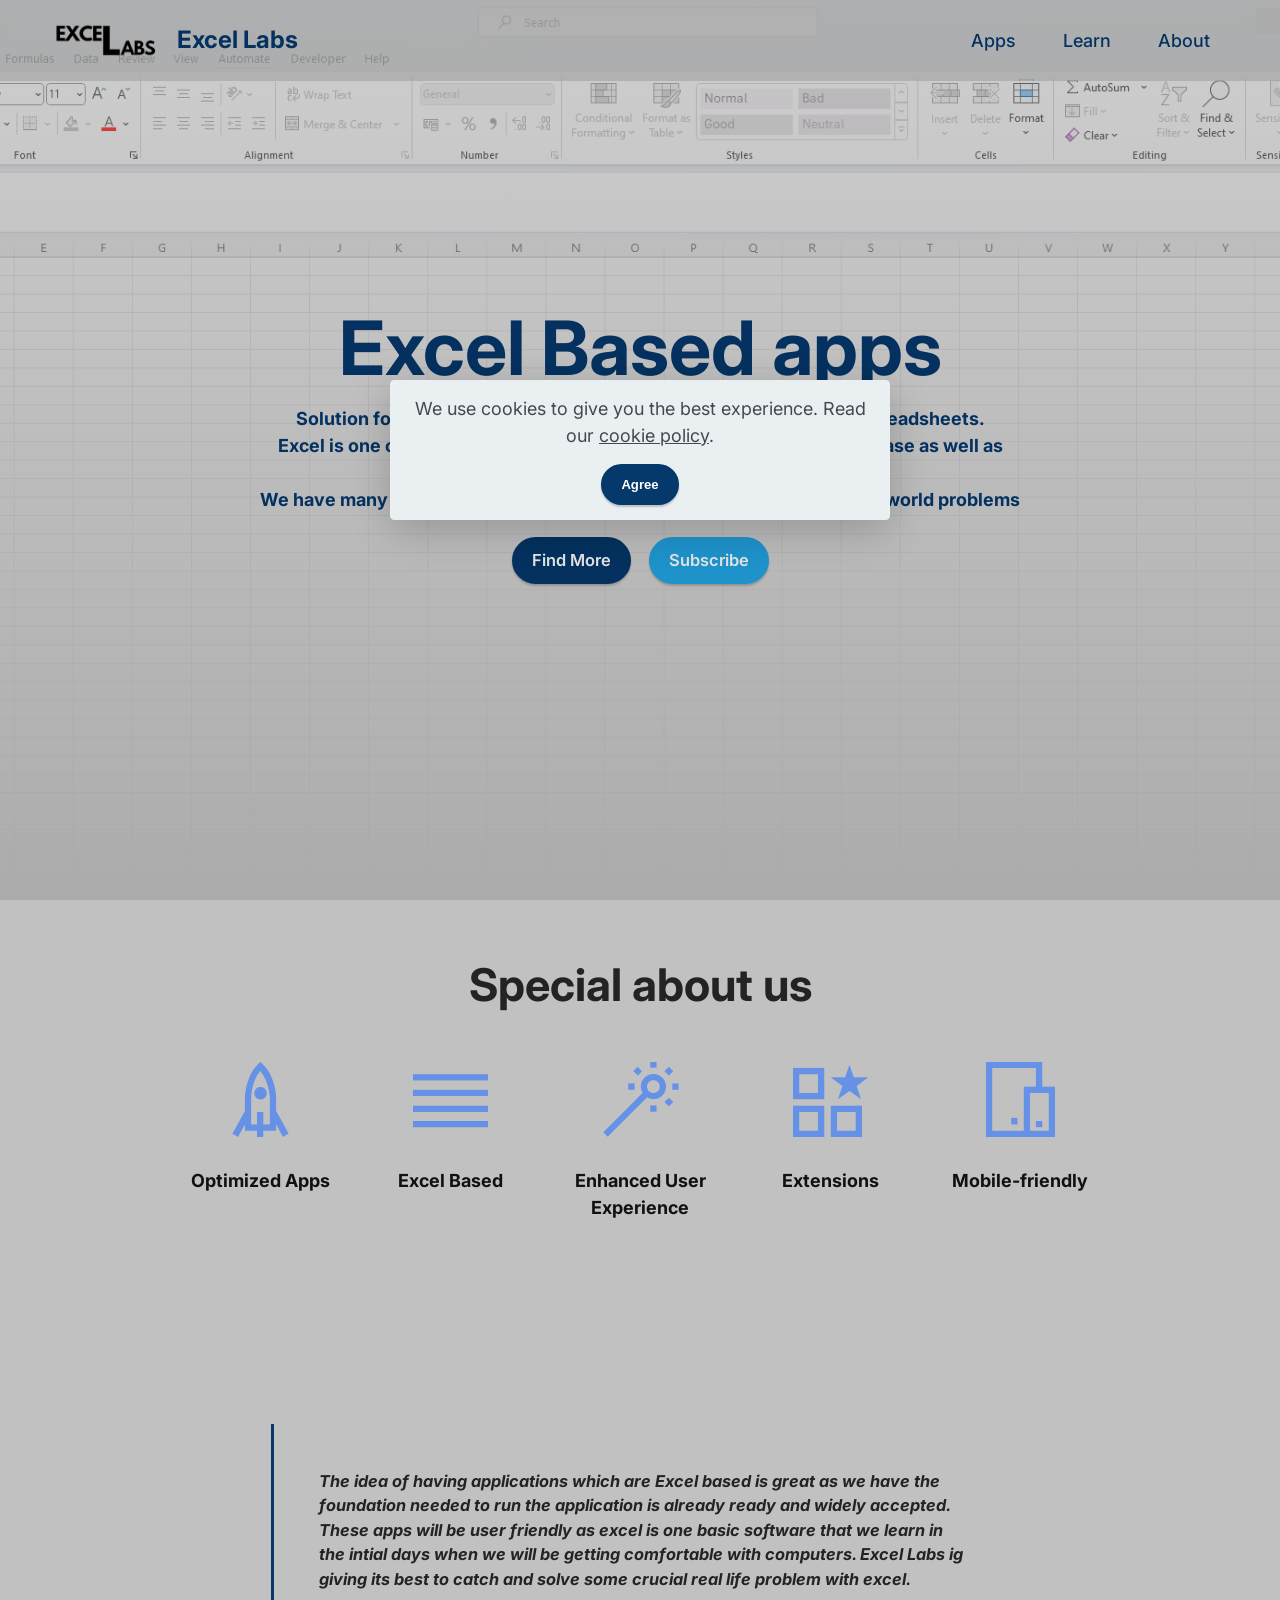
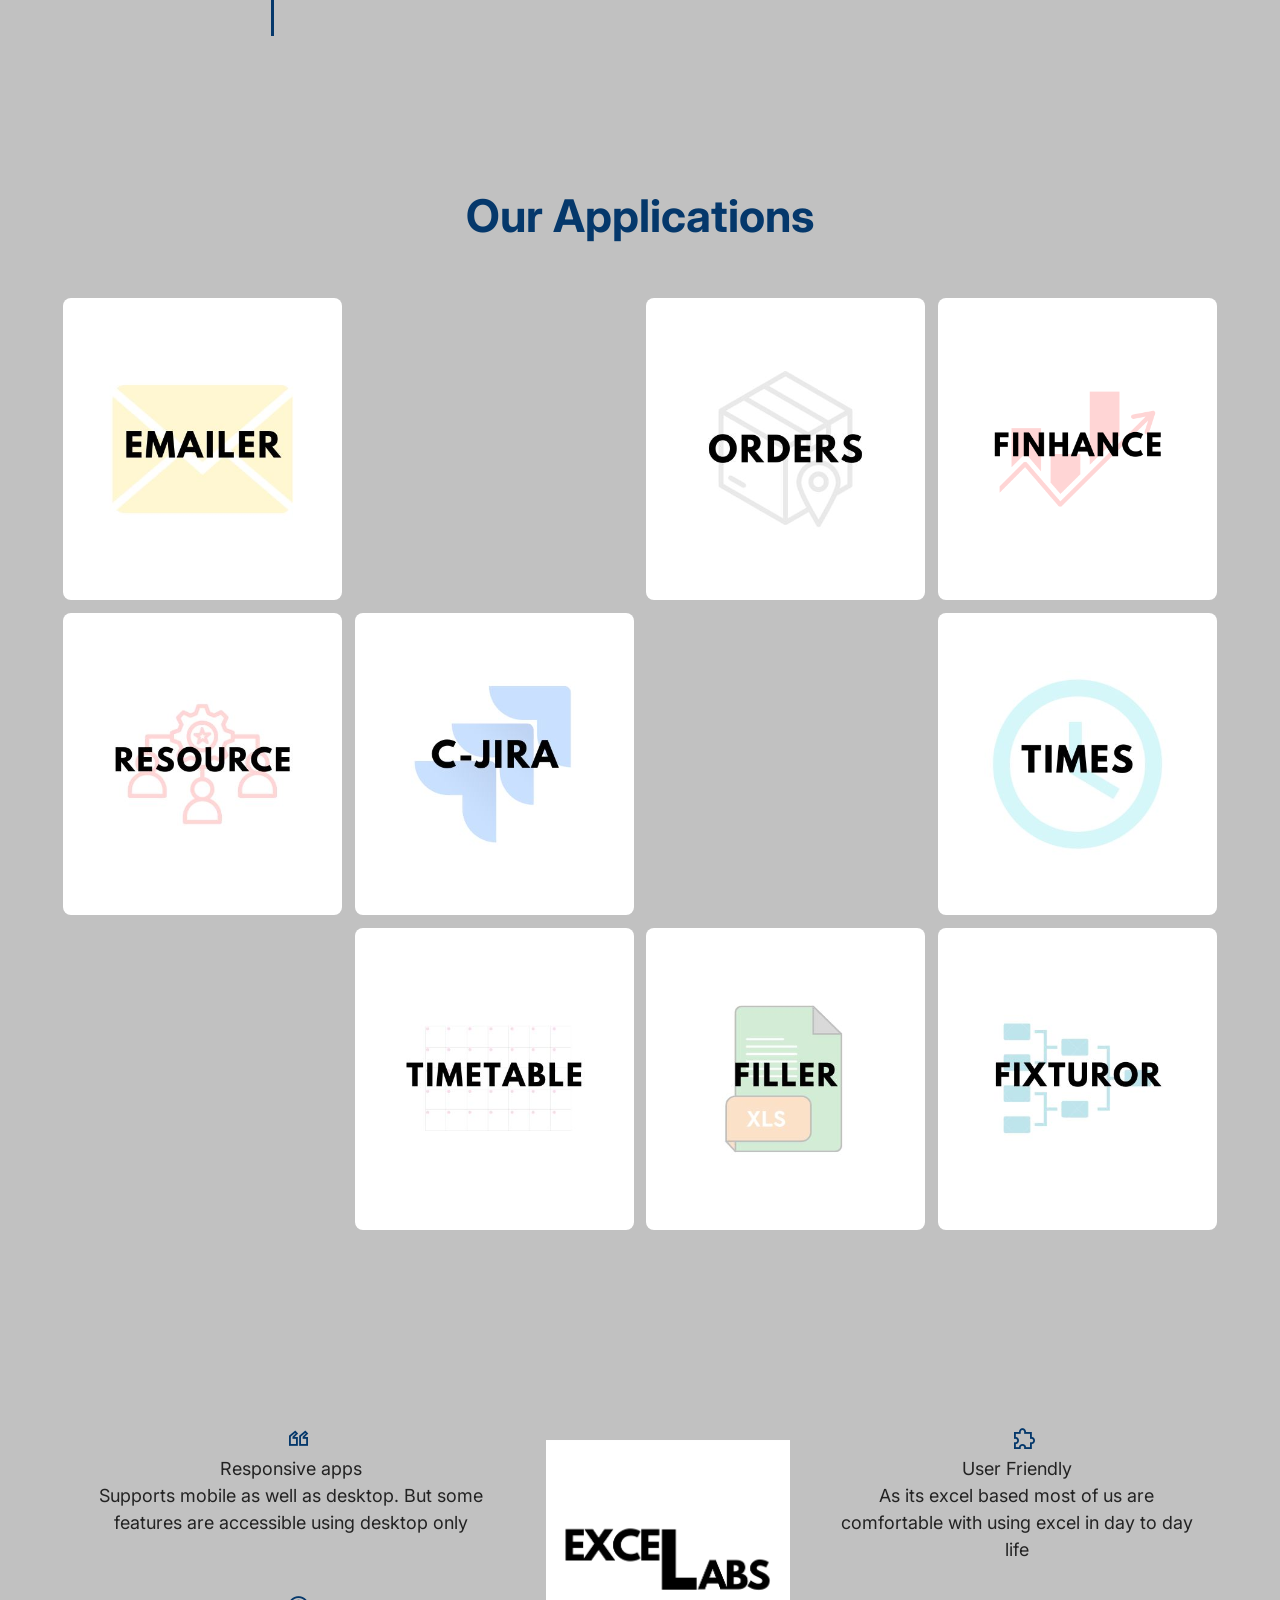
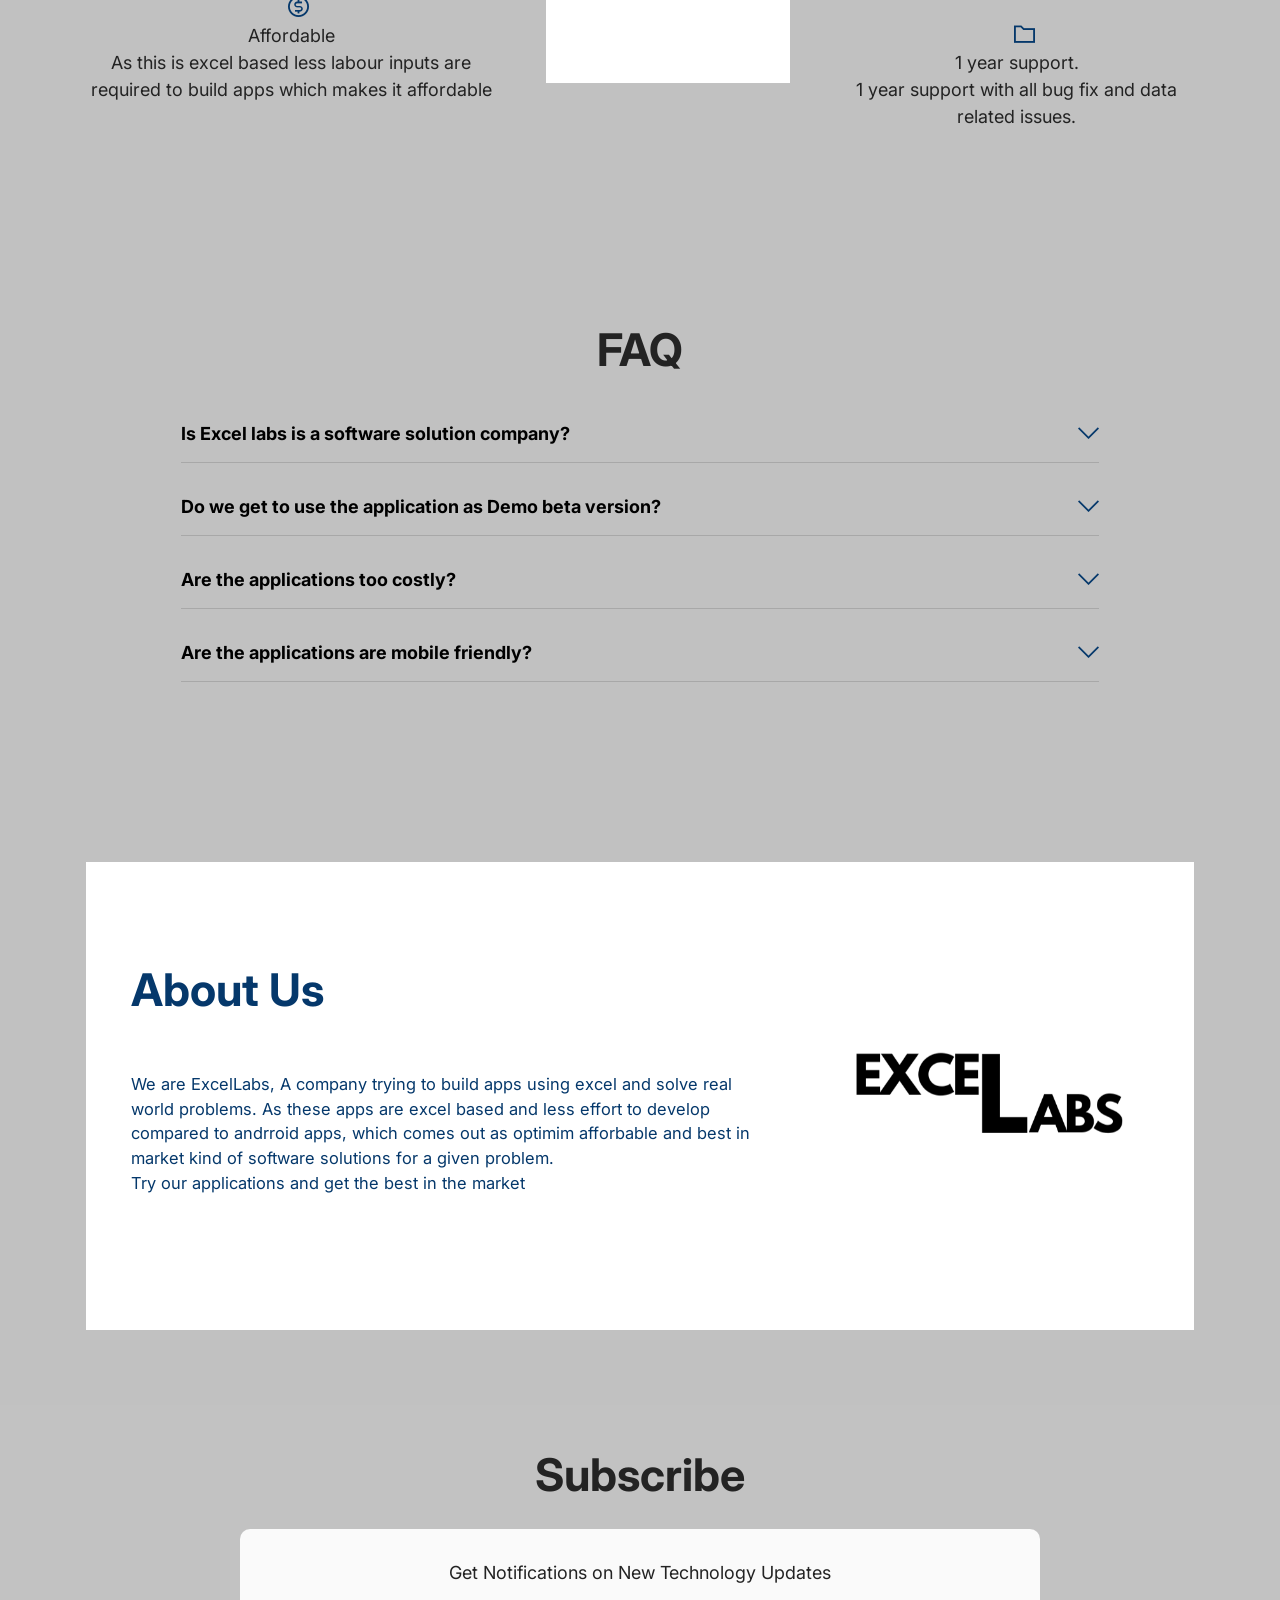
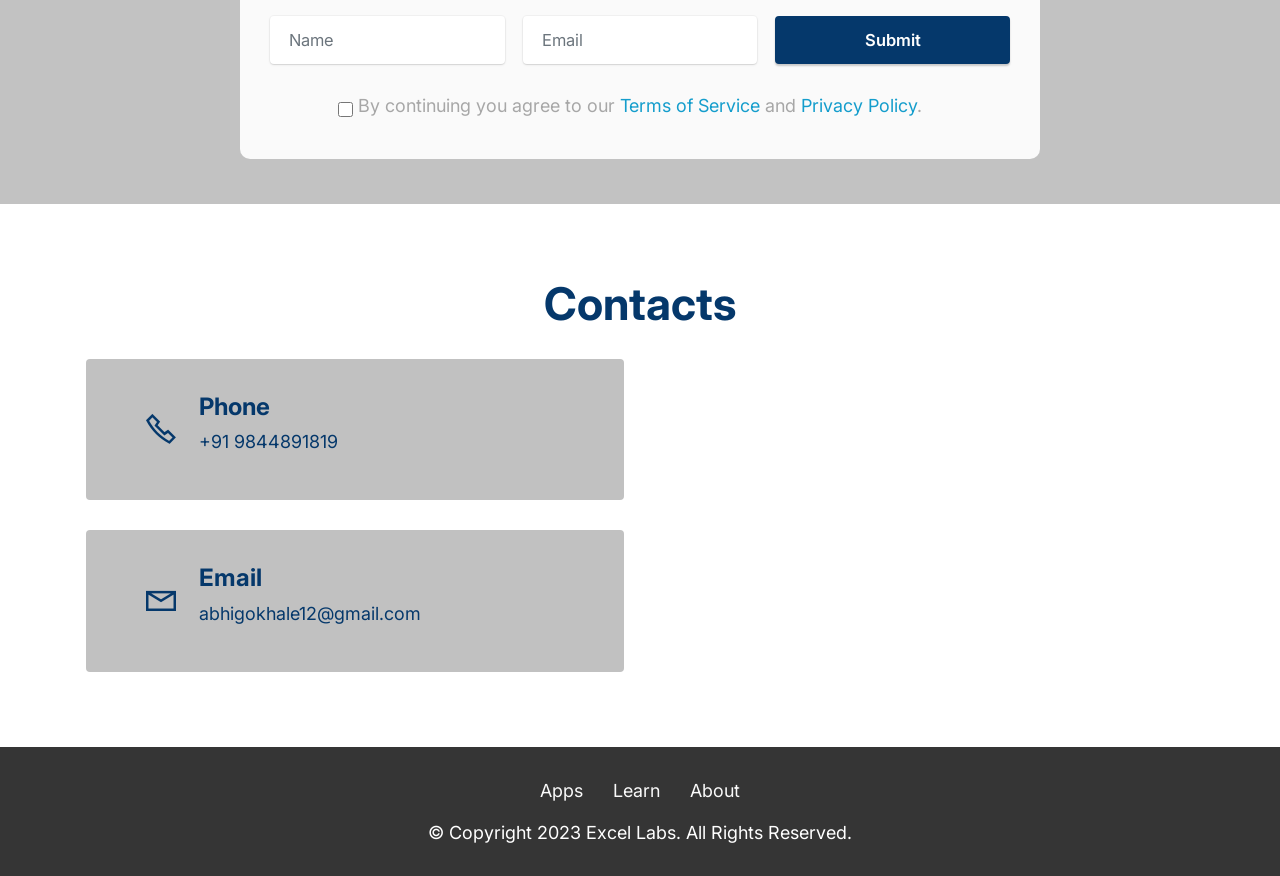
==== commit a249be75: "Add files via upload" ====
--- a/index.html
+++ b/index.html
@@ -170,7 +170,7 @@
 
     <!-- Content-->
 
-    <section class="mbr-section article content1 cid-umJi9QgpRz" id="content2-p">
+    <section class="mbr-section article content1 cid-umJi9QgpRz blr" id="content2-p">
         <div class="container">
             <div class="media-container-row">
                 <div class="mbr-text col-12 col-md-8 mbr-fonts-style display-7">
@@ -187,7 +187,7 @@
 
     <!-- Apps -->
 
-    <section data-bs-version="5.1" class="content4 cid-sFADQxFnEn" id="content4-5">
+    <section data-bs-version="5.1" class="blr content4 cid-sFADQxFnEn" id="content4-5">
         <div class="container-fluid">
             <div class="row justify-content-center">
                 <div class="title col-md-12 col-lg-10">
@@ -204,73 +204,73 @@
     <!-- Tiles -->
 
     <main style="background-color: #c1c1c1;">
-        <div class="grid grid--large">
+        <div class="grid grid--large" >
 
             <div class="grid__cell grid__cell-c1-r1">
                 <div class="grid__cell-img">
-                    <div class="grid__cell-img-inner" style="background-image:url(assets/images/emailer1.jpg)" data-item="item-2"></div>
-                </div>
-            </div>
-            <div class="grid__cell grid__cell-c2-r1 grid__cell--padded">
+                    <div class="grid__cell-img-inner grid__cell-img-inner-Big" id = "TestingId"style="background-image:url(assets/images/emailer1.jpg)" data-item="item-2"></div>
+                </div>
+            </div>
+            <!--<div class="grid__cell grid__cell-c2-r1 grid__cell--padded">
                 <div class="frame">
                     <nav class="frame__links">
                     </nav>
                 </div>
-            </div>
+            </div>-->
             <div class="grid__cell grid__cell-c3-r1">
                 <div class="grid__cell-img">
-                    <div class="grid__cell-img-inner" style="background-image:url(assets/images/orders1.jpg)" data-item="item-3"></div>
+                    <div class="grid__cell-img-inner grid__cell-img-inner-Big" style="background-image:url(assets/images/orders1.jpg)" data-item="item-3"></div>
                 </div>
             </div>
             <div class="grid__cell grid__cell-c4-r1">
                 <div class="grid__cell-img">
-                    <div class="grid__cell-img-inner" style="background-image:url(assets/images/finhance1.png)" data-item="item-10"></div>
+                    <div class="grid__cell-img-inner grid__cell-img-inner-Big" style="background-image:url(assets/images/finhance1.png)" data-item="item-10"></div>
                 </div>
             </div>
 
 
             <div class="grid__cell grid__cell-c1-r2">
                 <div class="grid__cell-img">
-                    <div class="grid__cell-img-inner" style="background-image:url(assets/images/resource1.jpg)" data-item="item-4"></div>
+                    <div class="grid__cell-img-inner grid__cell-img-inner-Big" style="background-image:url(assets/images/resource1.jpg)" data-item="item-4"></div>
                 </div>
             </div>
             <div class="grid__cell grid__cell-c2-r2">
                 <div class="grid__cell-img">
-                    <div class="grid__cell-img-inner" style="background-image:url(assets/images/jira1.jpg)" data-item="item-5"></div>
-                </div>
-            </div>
-            <div class="grid__cell grid__cell-c3-r2 grid__cell--padded">
+                    <div class="grid__cell-img-inner grid__cell-img-inner-Big" style="background-image:url(assets/images/jira1.jpg)" data-item="item-5"></div>
+                </div>
+            </div>
+            <!--<div class="grid__cell grid__cell-c3-r2 grid__cell--padded">
                 <div class="frame">
                     <nav class="frame__links">
                     </nav>
                 </div>
-            </div>
+            </div>-->
             <div class="grid__cell grid__cell-c4-r2">
                 <div class="grid__cell-img">
-                    <div class="grid__cell-img-inner" style="background-image:url(assets/images/times1.jpg)" data-item="item-6"></div>
-                </div>
-            </div>
-
-
-            <div class="grid__cell grid__cell-c1-r3 grid__cell--padded">
+                    <div class="grid__cell-img-inner grid__cell-img-inner-Big" style="background-image:url(assets/images/times1.jpg)" data-item="item-6"></div>
+                </div>
+            </div>
+
+
+            <!--<div class="grid__cell grid__cell-c1-r3 grid__cell--padded">
                 <div class="frame">
                     <nav class="frame__links">
                     </nav>
                 </div>
-            </div>
+            </div>-->
             <div class="grid__cell grid__cell-c2-r3">
                 <div class="grid__cell-img">
-                    <div class="grid__cell-img-inner" style="background-image:url(assets/images/timetable1.jpg)" data-item="item-7"></div>
+                    <div class="grid__cell-img-inner grid__cell-img-inner-Big" style="background-image:url(assets/images/timetable1.jpg)" data-item="item-7"></div>
                 </div>
             </div>
             <div class="grid__cell grid__cell-c3-r3">
                 <div class="grid__cell-img">
-                    <div class="grid__cell-img-inner" style="background-image:url(assets/images/filler1.jpg)" data-item="item-8"></div>
+                    <div class="grid__cell-img-inner grid__cell-img-inner-Big" style="background-image:url(assets/images/filler1.jpg)" data-item="item-8"></div>
                 </div>
             </div>
             <div class="grid__cell grid__cell-c4-r3">
                 <div class="grid__cell-img">
-                    <div class="grid__cell-img-inner" style="background-image:url(assets/images/fixtur1.jpg)" data-item="item-9"></div>
+                    <div class="grid__cell-img-inner grid__cell-img-inner-Big" style="background-image:url(assets/images/fixtur1.jpg)" data-item="item-9"></div>
                 </div>
             </div>
         </div>
@@ -279,7 +279,7 @@
 
         <div class="content" >
             <span class="back content__item">
-                <svg viewBox="0 0 50 9" width="150%" height="350%">
+                <svg viewBox="0 0 50 9" width="150%" height="350%" id="backbtn">
                     <path d="M0 4.5l5-3M0 4.5l5 3M50 4.5h-77"></path>
                 </svg>
             </span>
@@ -296,7 +296,7 @@
                 </span>
                 
                 <span class="content__item-number oh" style="width: 120%; padding-top:10px;">
-                    <img src="assets/images/emailer2.png"  class="oh__inner" style=" visibility: visible !important;">
+                    <img src="assets/images/emailer2.png"  class="oh__inner" style=" visibility: visible !important; padding-right: 15%;">
                 </span>
                 <nav class="slide-nav">
                     <div class="slide-nav__img slide-nav__img--prev" style="background-image:url(assets/images/timetable1.jpg);"></div>
@@ -313,7 +313,7 @@
                     All demand and supply management in one location.
                 </span>
                 <span class="content__item-number oh" style="width: 120%; padding-top:10px;">
-                    <img src="assets/images/coming_soon.jpg"  class="oh__inner" style=" visibility: visible !important;">
+                    <img src="assets/images/coming_soon.jpg"  class="oh__inner" style=" visibility: visible !important; padding-right: 15%;">
                 </span>
                 <nav class="slide-nav">
                     <div class="slide-nav__img slide-nav__img--prev" style="background-image:url(assets/images/timetable1.jpg);"></div>
@@ -330,7 +330,7 @@
                     Get short and sweet abstract about your finance at a glance.
                 </span>
                 <span class="content__item-number oh" style="width: 120%; padding-top:10px;">
-                    <img src="assets/images/coming_soon.jpg"  class="oh__inner" style=" visibility: visible !important;">
+                    <img src="assets/images/coming_soon.jpg"  class="oh__inner" style=" visibility: visible !important; padding-right: 15%;">
                 </span>
                 <nav class="slide-nav">
                     <div class="slide-nav__img slide-nav__img--prev" style="background-image:url(assets/images/timetable1.jpg);"></div>
@@ -346,7 +346,7 @@
                     Resource Manager where you can assign/Unassign Working Groups or Working shifts to resources.
                 </span>
                 <span class="content__item-number oh" style="width: 120%; padding-top:10px;">
-                    <img src="assets/images/resource2.png"  class="oh__inner" style=" visibility: visible !important;">
+                    <img src="assets/images/resource2.png"  class="oh__inner" style=" visibility: visible !important; padding-right: 15%;">
                 </span>
                 <nav class="slide-nav">
                     <div class="slide-nav__img slide-nav__img--prev" style="background-image:url(assets/images/timetable1.jpg);"></div>
@@ -362,7 +362,7 @@
                     Helps in maintaining notes or remarks without any herdles.
                 </span>
                 <span class="content__item-number oh" style="width: 120%; padding-top:10px;">
-                    <img src="assets/images/jira2.png"  class="oh__inner" style=" visibility: visible !important;">
+                    <img src="assets/images/jira2.png"  class="oh__inner" style=" visibility: visible !important; padding-right: 15%;">
                 </span>
                 <nav class="slide-nav">
                     <div class="slide-nav__img slide-nav__img--prev" style="background-image:url(assets/images/timetable1.jpg);"></div>
@@ -378,7 +378,7 @@
                     Comes handy while checking resource weightage over tasks and resource working statistics.
                 </span>
                 <span class="content__item-number oh" style="width: 120%; padding-top:10px;">
-                    <img src="assets/images/times2.png"  class="oh__inner" style=" visibility: visible !important;">
+                    <img src="assets/images/times2.png"  class="oh__inner" style=" visibility: visible !important; padding-right: 15%;">
                 </span>
                 <nav class="slide-nav">
                     <div class="slide-nav__img slide-nav__img--prev" style="background-image:url(assets/images/timetable1.jpg);"></div>
@@ -393,7 +393,7 @@
                     Want to generate or monitor Time tables of a school.<br> No worry! <br>This one apps solves all these problems!
                 </span>
                 <span class="content__item-number oh" style="width: 120%; padding-top:10px;">
-                    <img src="assets/images/timetable2.png."  class="oh__inner" style=" visibility: visible !important;">
+                    <img src="assets/images/timetable2.png."  class="oh__inner" style=" visibility: visible !important; padding-right: 15%;">
                 </span>
                 <nav class="slide-nav">
                     <div class="slide-nav__img slide-nav__img--prev" style="background-image:url(assets/images/timetable1.jpg);"></div>
@@ -409,7 +409,7 @@
                     Get this to solve your problem 
                 </span>
                 <span class="content__item-number oh" style="width: 120%; padding-top:10px;">
-                    <img src="assets/images/filler2.png."  class="oh__inner" style=" visibility: visible !important;">
+                    <img src="assets/images/filler2.png."  class="oh__inner" style=" visibility: visible !important; padding-right: 15%;">
                 </span>
                 <nav class="slide-nav">
                     <div class="slide-nav__img slide-nav__img--prev" style="background-image:url(assets/images/timetable1.jpg);"></div>
@@ -425,7 +425,7 @@
                     Create and manage all the fixture of the in one place.
                 </span>
                 <span class="content__item-number oh" style="width: 120%; padding-top:10px;">
-                    <img src="assets/images/fixtur2.png"  class="oh__inner" style=" visibility: visible !important;">
+                    <img src="assets/images/fixtur2.png"  class="oh__inner" style=" visibility: visible !important; padding-right: 15%;">
                 </span>
                 <nav class="slide-nav">
                     <div class="slide-nav__img slide-nav__img--prev" style="background-image:url(assets/images/timetable1.jpg);"></div>
--- a/index.01b4f97a.css
+++ b/index.01b4f97a.css
@@ -6,6 +6,7 @@
 :root {
   font-size: 15px;
 }
+
 body {
   --color-text: #000;
   --color-bg: #f7f5ee;
@@ -21,6 +22,8 @@
   margin: 0;
   overflow: hidden;
   overflow-y: scroll;
+  background-color: #c1c1c1 !important;
+  caret-color: transparent !important;
 }
 .js .loading:after,
 .js .loading:before {
@@ -46,6 +49,17 @@
   top: 50%;
   width: 60px;
 }
+.blur{
+  filter: blur(6px);
+  -webkit-filter: blur(6px);
+  transition: ease-out -webkit-filter 1s;
+}
+
+.unblur{
+  filter: blur(0px);
+  -webkit-filter: blur(0px);
+  transition: ease-out -webkit-filter 1s;
+}
 @keyframes loaderAnim {
   to {
     opacity: 1;
@@ -132,16 +146,24 @@
 .frame--fixed .frame__links {
   flex-direction: row;
 }
+
+.grid--large .grid__cell--padded{
+  height: 0px !important;
+}
+
 .grid {
   --grid-border-radius: 8px;
   display: grid;
-  grid-template-columns: repeat(2, 50%);
-}
-.grid--large {
+  /*grid-template-columns: repeat(1, 50%);*/
+  margin-left: 50px;
+  margin-right: 50px;
+}
+.grid--large {  
   --grid-padding: 0.5vw;
-  grid-auto-rows: 32vmin;
+  grid-auto-rows: 45vmin;
   padding: 0.5vw;
 }
+
 .grid--mini {
   --grid-padding: 1px;
   height: 190px;
@@ -287,6 +309,9 @@
   .grid {
     grid-template-columns: repeat(4, 25%);
   }
+  .grid--large{
+    grid-auto-rows: 35vmin;
+  }
   .grid__cell--padded {
     padding: var(--grid-padding);
   }
--- a/assets/web/assets/mobirise-icons/mobirise-icons.css
+++ b/assets/web/assets/mobirise-icons/mobirise-icons.css
@@ -0,0 +1,477 @@
+@font-face {
+  font-family: 'MobiriseIcons';
+  src:  url('mobirise-icons.eot?spat4u');
+  src:  url('mobirise-icons.eot?spat4u#iefix') format('embedded-opentype'),
+    url('mobirise-icons.ttf?spat4u') format('truetype'),
+    url('mobirise-icons.woff?spat4u') format('woff'),
+    url('mobirise-icons.svg?spat4u#MobiriseIcons') format('svg');
+  font-weight: normal;
+  font-style: normal;
+  font-display: swap;
+}
+
+[class^="mbri-"], [class*=" mbri-"] {
+  /* use !important to prevent issues with browser extensions that change fonts */
+  font-family: MobiriseIcons !important;
+  speak: none;
+  font-style: normal;
+  font-weight: normal;
+  font-variant: normal;
+  text-transform: none;
+  line-height: 1;
+
+  /* Better Font Rendering =========== */
+  -webkit-font-smoothing: antialiased;
+  -moz-osx-font-smoothing: grayscale;
+}
+
+.mbri-add-submenu:before {
+  content: "\e900";
+}
+.mbri-alert:before {
+  content: "\e901";
+}
+.mbri-align-center:before {
+  content: "\e902";
+}
+.mbri-align-justify:before {
+  content: "\e903";
+}
+.mbri-align-left:before {
+  content: "\e904";
+}
+.mbri-align-right:before {
+  content: "\e905";
+}
+.mbri-android:before {
+  content: "\e906";
+}
+.mbri-apple:before {
+  content: "\e907";
+}
+.mbri-arrow-down:before {
+  content: "\e908";
+}
+.mbri-arrow-next:before {
+  content: "\e909";
+}
+.mbri-arrow-prev:before {
+  content: "\e90a";
+}
+.mbri-arrow-up:before {
+  content: "\e90b";
+}
+.mbri-bold:before {
+  content: "\e90c";
+}
+.mbri-bookmark:before {
+  content: "\e90d";
+}
+.mbri-bootstrap:before {
+  content: "\e90e";
+}
+.mbri-briefcase:before {
+  content: "\e90f";
+}
+.mbri-browse:before {
+  content: "\e910";
+}
+.mbri-bulleted-list:before {
+  content: "\e911";
+}
+.mbri-calendar:before {
+  content: "\e912";
+}
+.mbri-camera:before {
+  content: "\e913";
+}
+.mbri-cart-add:before {
+  content: "\e914";
+}
+.mbri-cart-full:before {
+  content: "\e915";
+}
+.mbri-cash:before {
+  content: "\e916";
+}
+.mbri-change-style:before {
+  content: "\e917";
+}
+.mbri-chat:before {
+  content: "\e918";
+}
+.mbri-clock:before {
+  content: "\e919";
+}
+.mbri-close:before {
+  content: "\e91a";
+}
+.mbri-cloud:before {
+  content: "\e91b";
+}
+.mbri-code:before {
+  content: "\e91c";
+}
+.mbri-contact-form:before {
+  content: "\e91d";
+}
+.mbri-credit-card:before {
+  content: "\e91e";
+}
+.mbri-cursor-click:before {
+  content: "\e91f";
+}
+.mbri-cust-feedback:before {
+  content: "\e920";
+}
+.mbri-database:before {
+  content: "\e921";
+}
+.mbri-delivery:before {
+  content: "\e922";
+}
+.mbri-desktop:before {
+  content: "\e923";
+}
+.mbri-devices:before {
+  content: "\e924";
+}
+.mbri-down:before {
+  content: "\e925";
+}
+.mbri-download:before {
+  content: "\e989";
+}
+.mbri-drag-n-drop:before {
+  content: "\e927";
+}
+.mbri-drag-n-drop2:before {
+  content: "\e928";
+}
+.mbri-edit:before {
+  content: "\e929";
+}
+.mbri-edit2:before {
+  content: "\e92a";
+}
+.mbri-error:before {
+  content: "\e92b";
+}
+.mbri-extension:before {
+  content: "\e92c";
+}
+.mbri-features:before {
+  content: "\e92d";
+}
+.mbri-file:before {
+  content: "\e92e";
+}
+.mbri-flag:before {
+  content: "\e92f";
+}
+.mbri-folder:before {
+  content: "\e930";
+}
+.mbri-gift:before {
+  content: "\e931";
+}
+.mbri-github:before {
+  content: "\e932";
+}
+.mbri-globe:before {
+  content: "\e933";
+}
+.mbri-globe-2:before {
+  content: "\e934";
+}
+.mbri-growing-chart:before {
+  content: "\e935";
+}
+.mbri-hearth:before {
+  content: "\e936";
+}
+.mbri-help:before {
+  content: "\e937";
+}
+.mbri-home:before {
+  content: "\e938";
+}
+.mbri-hot-cup:before {
+  content: "\e939";
+}
+.mbri-idea:before {
+  content: "\e93a";
+}
+.mbri-image-gallery:before {
+  content: "\e93b";
+}
+.mbri-image-slider:before {
+  content: "\e93c";
+}
+.mbri-info:before {
+  content: "\e93d";
+}
+.mbri-italic:before {
+  content: "\e93e";
+}
+.mbri-key:before {
+  content: "\e93f";
+}
+.mbri-laptop:before {
+  content: "\e940";
+}
+.mbri-layers:before {
+  content: "\e941";
+}
+.mbri-left-right:before {
+  content: "\e942";
+}
+.mbri-left:before {
+  content: "\e943";
+}
+.mbri-letter:before {
+  content: "\e944";
+}
+.mbri-like:before {
+  content: "\e945";
+}
+.mbri-link:before {
+  content: "\e946";
+}
+.mbri-lock:before {
+  content: "\e947";
+}
+.mbri-login:before {
+  content: "\e948";
+}
+.mbri-logout:before {
+  content: "\e949";
+}
+.mbri-magic-stick:before {
+  content: "\e94a";
+}
+.mbri-map-pin:before {
+  content: "\e94b";
+}
+.mbri-menu:before {
+  content: "\e94c";
+}
+.mbri-mobile:before {
+  content: "\e94d";
+}
+.mbri-mobile2:before {
+  content: "\e94e";
+}
+.mbri-mobirise:before {
+  content: "\e94f";
+}
+.mbri-more-horizontal:before {
+  content: "\e950";
+}
+.mbri-more-vertical:before {
+  content: "\e951";
+}
+.mbri-music:before {
+  content: "\e952";
+}
+.mbri-new-file:before {
+  content: "\e953";
+}
+.mbri-numbered-list:before {
+  content: "\e954";
+}
+.mbri-opened-folder:before {
+  content: "\e955";
+}
+.mbri-pages:before {
+  content: "\e956";
+}
+.mbri-paper-plane:before {
+  content: "\e957";
+}
+.mbri-paperclip:before {
+  content: "\e958";
+}
+.mbri-photo:before {
+  content: "\e959";
+}
+.mbri-photos:before {
+  content: "\e95a";
+}
+.mbri-pin:before {
+  content: "\e95b";
+}
+.mbri-play:before {
+  content: "\e95c";
+}
+.mbri-plus:before {
+  content: "\e95d";
+}
+.mbri-preview:before {
+  content: "\e95e";
+}
+.mbri-print:before {
+  content: "\e95f";
+}
+.mbri-protect:before {
+  content: "\e960";
+}
+.mbri-question:before {
+  content: "\e961";
+}
+.mbri-quote-left:before {
+  content: "\e962";
+}
+.mbri-quote-right:before {
+  content: "\e963";
+}
+.mbri-refresh:before {
+  content: "\e964";
+}
+.mbri-responsive:before {
+  content: "\e965";
+}
+.mbri-right:before {
+  content: "\e966";
+}
+.mbri-rocket:before {
+  content: "\e967";
+}
+.mbri-sad-face:before {
+  content: "\e968";
+}
+.mbri-sale:before {
+  content: "\e969";
+}
+.mbri-save:before {
+  content: "\e96a";
+}
+.mbri-search:before {
+  content: "\e96b";
+}
+.mbri-setting:before {
+  content: "\e96c";
+}
+.mbri-setting2:before {
+  content: "\e96d";
+}
+.mbri-setting3:before {
+  content: "\e96e";
+}
+.mbri-share:before {
+  content: "\e96f";
+}
+.mbri-shopping-bag:before {
+  content: "\e970";
+}
+.mbri-shopping-basket:before {
+  content: "\e971";
+}
+.mbri-shopping-cart:before {
+  content: "\e972";
+}
+.mbri-sites:before {
+  content: "\e973";
+}
+.mbri-smile-face:before {
+  content: "\e974";
+}
+.mbri-speed:before {
+  content: "\e975";
+}
+.mbri-star:before {
+  content: "\e976";
+}
+.mbri-success:before {
+  content: "\e977";
+}
+.mbri-sun:before {
+  content: "\e978";
+}
+.mbri-sun2:before {
+  content: "\e979";
+}
+.mbri-tablet:before {
+  content: "\e97a";
+}
+.mbri-tablet-vertical:before {
+  content: "\e97b";
+}
+.mbri-target:before {
+  content: "\e97c";
+}
+.mbri-timer:before {
+  content: "\e97d";
+}
+.mbri-to-ftp:before {
+  content: "\e97e";
+}
+.mbri-to-local-drive:before {
+  content: "\e97f";
+}
+.mbri-touch-swipe:before {
+  content: "\e980";
+}
+.mbri-touch:before {
+  content: "\e981";
+}
+.mbri-trash:before {
+  content: "\e982";
+}
+.mbri-underline:before {
+  content: "\e983";
+}
+.mbri-unlink:before {
+  content: "\e984";
+}
+.mbri-unlock:before {
+  content: "\e985";
+}
+.mbri-up-down:before {
+  content: "\e986";
+}
+.mbri-up:before {
+  content: "\e987";
+}
+.mbri-update:before {
+  content: "\e988";
+}
+.mbri-upload:before {
+ content: "\e926"; 
+}
+.mbri-user:before {
+  content: "\e98a";
+}
+.mbri-user2:before {
+  content: "\e98b";
+}
+.mbri-users:before {
+  content: "\e98c";
+}
+.mbri-video:before {
+  content: "\e98d";
+}
+.mbri-video-play:before {
+  content: "\e98e";
+}
+.mbri-watch:before {
+  content: "\e98f";
+}
+.mbri-website-theme:before {
+  content: "\e990";
+}
+.mbri-wifi:before {
+  content: "\e991";
+}
+.mbri-windows:before {
+  content: "\e992";
+}
+.mbri-zoom-out:before {
+  content: "\e993";
+}
+.mbri-redo:before {
+  content: "\e994";
+}
+.mbri-undo:before {
+  content: "\e995";
+}
--- a/assets/socicon/css/styles.css
+++ b/assets/socicon/css/styles.css
@@ -0,0 +1,934 @@
+@charset "UTF-8";
+
+@font-face {
+  font-family: 'Socicon';
+  src:  url('../fonts/socicon.eot');
+  src:  url('../fonts/socicon.eot?#iefix') format('embedded-opentype'),
+    url('../fonts/socicon.woff2') format('woff2'),
+    url('../fonts/socicon.ttf') format('truetype'),
+    url('../fonts/socicon.woff') format('woff'),
+    url('../fonts/socicon.svg#socicon') format('svg');
+  font-weight: normal;
+  font-style: normal;
+  font-display: swap;
+}
+
+[data-icon]:before {
+  font-family: "socicon" !important;
+  content: attr(data-icon);
+  font-style: normal !important;
+  font-weight: normal !important;
+  font-variant: normal !important;
+  text-transform: none !important;
+  speak: none;
+  line-height: 1;
+  -webkit-font-smoothing: antialiased;
+  -moz-osx-font-smoothing: grayscale;
+}
+
+[class^="socicon-"], [class*=" socicon-"] {
+  /* use !important to prevent issues with browser extensions that change fonts */
+  font-family: 'Socicon' !important;
+  speak: none;
+  font-style: normal;
+  font-weight: normal;
+  font-variant: normal;
+  text-transform: none;
+  line-height: 1;
+
+  /* Better Font Rendering =========== */
+  -webkit-font-smoothing: antialiased;
+  -moz-osx-font-smoothing: grayscale;
+}
+
+.socicon-500px:before {
+  content: "\e000";
+}
+.socicon-8tracks:before {
+  content: "\e001";
+}
+.socicon-airbnb:before {
+  content: "\e002";
+}
+.socicon-alliance:before {
+  content: "\e003";
+}
+.socicon-amazon:before {
+  content: "\e004";
+}
+.socicon-amplement:before {
+  content: "\e005";
+}
+.socicon-android:before {
+  content: "\e006";
+}
+.socicon-angellist:before {
+  content: "\e007";
+}
+.socicon-apple:before {
+  content: "\e008";
+}
+.socicon-appnet:before {
+  content: "\e009";
+}
+.socicon-baidu:before {
+  content: "\e00a";
+}
+.socicon-bandcamp:before {
+  content: "\e00b";
+}
+.socicon-battlenet:before {
+  content: "\e00c";
+}
+.socicon-mixer:before {
+  content: "\e00d";
+}
+.socicon-bebee:before {
+  content: "\e00e";
+}
+.socicon-bebo:before {
+  content: "\e00f";
+}
+.socicon-behance:before {
+  content: "\e010";
+}
+.socicon-blizzard:before {
+  content: "\e011";
+}
+.socicon-blogger:before {
+  content: "\e012";
+}
+.socicon-buffer:before {
+  content: "\e013";
+}
+.socicon-chrome:before {
+  content: "\e014";
+}
+.socicon-coderwall:before {
+  content: "\e015";
+}
+.socicon-curse:before {
+  content: "\e016";
+}
+.socicon-dailymotion:before {
+  content: "\e017";
+}
+.socicon-deezer:before {
+  content: "\e018";
+}
+.socicon-delicious:before {
+  content: "\e019";
+}
+.socicon-deviantart:before {
+  content: "\e01a";
+}
+.socicon-diablo:before {
+  content: "\e01b";
+}
+.socicon-digg:before {
+  content: "\e01c";
+}
+.socicon-discord:before {
+  content: "\e01d";
+}
+.socicon-disqus:before {
+  content: "\e01e";
+}
+.socicon-douban:before {
+  content: "\e01f";
+}
+.socicon-draugiem:before {
+  content: "\e020";
+}
+.socicon-dribbble:before {
+  content: "\e021";
+}
+.socicon-drupal:before {
+  content: "\e022";
+}
+.socicon-ebay:before {
+  content: "\e023";
+}
+.socicon-ello:before {
+  content: "\e024";
+}
+.socicon-endomodo:before {
+  content: "\e025";
+}
+.socicon-envato:before {
+  content: "\e026";
+}
+.socicon-etsy:before {
+  content: "\e027";
+}
+.socicon-facebook:before {
+  content: "\e028";
+}
+.socicon-feedburner:before {
+  content: "\e029";
+}
+.socicon-filmweb:before {
+  content: "\e02a";
+}
+.socicon-firefox:before {
+  content: "\e02b";
+}
+.socicon-flattr:before {
+  content: "\e02c";
+}
+.socicon-flickr:before {
+  content: "\e02d";
+}
+.socicon-formulr:before {
+  content: "\e02e";
+}
+.socicon-forrst:before {
+  content: "\e02f";
+}
+.socicon-foursquare:before {
+  content: "\e030";
+}
+.socicon-friendfeed:before {
+  content: "\e031";
+}
+.socicon-github:before {
+  content: "\e032";
+}
+.socicon-goodreads:before {
+  content: "\e033";
+}
+.socicon-google:before {
+  content: "\e034";
+}
+.socicon-googlescholar:before {
+  content: "\e035";
+}
+.socicon-googlegroups:before {
+  content: "\e036";
+}
+.socicon-googlephotos:before {
+  content: "\e037";
+}
+.socicon-googleplus:before {
+  content: "\e038";
+}
+.socicon-grooveshark:before {
+  content: "\e039";
+}
+.socicon-hackerrank:before {
+  content: "\e03a";
+}
+.socicon-hearthstone:before {
+  content: "\e03b";
+}
+.socicon-hellocoton:before {
+  content: "\e03c";
+}
+.socicon-heroes:before {
+  content: "\e03d";
+}
+.socicon-smashcast:before {
+  content: "\e03e";
+}
+.socicon-horde:before {
+  content: "\e03f";
+}
+.socicon-houzz:before {
+  content: "\e040";
+}
+.socicon-icq:before {
+  content: "\e041";
+}
+.socicon-identica:before {
+  content: "\e042";
+}
+.socicon-imdb:before {
+  content: "\e043";
+}
+.socicon-instagram:before {
+  content: "\e044";
+}
+.socicon-issuu:before {
+  content: "\e045";
+}
+.socicon-istock:before {
+  content: "\e046";
+}
+.socicon-itunes:before {
+  content: "\e047";
+}
+.socicon-keybase:before {
+  content: "\e048";
+}
+.socicon-lanyrd:before {
+  content: "\e049";
+}
+.socicon-lastfm:before {
+  content: "\e04a";
+}
+.socicon-line:before {
+  content: "\e04b";
+}
+.socicon-linkedin:before {
+  content: "\e04c";
+}
+.socicon-livejournal:before {
+  content: "\e04d";
+}
+.socicon-lyft:before {
+  content: "\e04e";
+}
+.socicon-macos:before {
+  content: "\e04f";
+}
+.socicon-mail:before {
+  content: "\e050";
+}
+.socicon-medium:before {
+  content: "\e051";
+}
+.socicon-meetup:before {
+  content: "\e052";
+}
+.socicon-mixcloud:before {
+  content: "\e053";
+}
+.socicon-modelmayhem:before {
+  content: "\e054";
+}
+.socicon-mumble:before {
+  content: "\e055";
+}
+.socicon-myspace:before {
+  content: "\e056";
+}
+.socicon-newsvine:before {
+  content: "\e057";
+}
+.socicon-nintendo:before {
+  content: "\e058";
+}
+.socicon-npm:before {
+  content: "\e059";
+}
+.socicon-odnoklassniki:before {
+  content: "\e05a";
+}
+.socicon-openid:before {
+  content: "\e05b";
+}
+.socicon-opera:before {
+  content: "\e05c";
+}
+.socicon-outlook:before {
+  content: "\e05d";
+}
+.socicon-overwatch:before {
+  content: "\e05e";
+}
+.socicon-patreon:before {
+  content: "\e05f";
+}
+.socicon-paypal:before {
+  content: "\e060";
+}
+.socicon-periscope:before {
+  content: "\e061";
+}
+.socicon-persona:before {
+  content: "\e062";
+}
+.socicon-pinterest:before {
+  content: "\e063";
+}
+.socicon-play:before {
+  content: "\e064";
+}
+.socicon-player:before {
+  content: "\e065";
+}
+.socicon-playstation:before {
+  content: "\e066";
+}
+.socicon-pocket:before {
+  content: "\e067";
+}
+.socicon-qq:before {
+  content: "\e068";
+}
+.socicon-quora:before {
+  content: "\e069";
+}
+.socicon-raidcall:before {
+  content: "\e06a";
+}
+.socicon-ravelry:before {
+  content: "\e06b";
+}
+.socicon-reddit:before {
+  content: "\e06c";
+}
+.socicon-renren:before {
+  content: "\e06d";
+}
+.socicon-researchgate:before {
+  content: "\e06e";
+}
+.socicon-residentadvisor:before {
+  content: "\e06f";
+}
+.socicon-reverbnation:before {
+  content: "\e070";
+}
+.socicon-rss:before {
+  content: "\e071";
+}
+.socicon-sharethis:before {
+  content: "\e072";
+}
+.socicon-skype:before {
+  content: "\e073";
+}
+.socicon-slideshare:before {
+  content: "\e074";
+}
+.socicon-smugmug:before {
+  content: "\e075";
+}
+.socicon-snapchat:before {
+  content: "\e076";
+}
+.socicon-songkick:before {
+  content: "\e077";
+}
+.socicon-soundcloud:before {
+  content: "\e078";
+}
+.socicon-spotify:before {
+  content: "\e079";
+}
+.socicon-stackexchange:before {
+  content: "\e07a";
+}
+.socicon-stackoverflow:before {
+  content: "\e07b";
+}
+.socicon-starcraft:before {
+  content: "\e07c";
+}
+.socicon-stayfriends:before {
+  content: "\e07d";
+}
+.socicon-steam:before {
+  content: "\e07e";
+}
+.socicon-storehouse:before {
+  content: "\e07f";
+}
+.socicon-strava:before {
+  content: "\e080";
+}
+.socicon-streamjar:before {
+  content: "\e081";
+}
+.socicon-stumbleupon:before {
+  content: "\e082";
+}
+.socicon-swarm:before {
+  content: "\e083";
+}
+.socicon-teamspeak:before {
+  content: "\e084";
+}
+.socicon-teamviewer:before {
+  content: "\e085";
+}
+.socicon-technorati:before {
+  content: "\e086";
+}
+.socicon-telegram:before {
+  content: "\e087";
+}
+.socicon-tripadvisor:before {
+  content: "\e088";
+}
+.socicon-tripit:before {
+  content: "\e089";
+}
+.socicon-triplej:before {
+  content: "\e08a";
+}
+.socicon-tumblr:before {
+  content: "\e08b";
+}
+.socicon-twitch:before {
+  content: "\e08c";
+}
+.socicon-twitter:before {
+  content: "\e08d";
+}
+.socicon-uber:before {
+  content: "\e08e";
+}
+.socicon-ventrilo:before {
+  content: "\e08f";
+}
+.socicon-viadeo:before {
+  content: "\e090";
+}
+.socicon-viber:before {
+  content: "\e091";
+}
+.socicon-viewbug:before {
+  content: "\e092";
+}
+.socicon-vimeo:before {
+  content: "\e093";
+}
+.socicon-vine:before {
+  content: "\e094";
+}
+.socicon-vkontakte:before {
+  content: "\e095";
+}
+.socicon-warcraft:before {
+  content: "\e096";
+}
+.socicon-wechat:before {
+  content: "\e097";
+}
+.socicon-weibo:before {
+  content: "\e098";
+}
+.socicon-whatsapp:before {
+  content: "\e099";
+}
+.socicon-wikipedia:before {
+  content: "\e09a";
+}
+.socicon-windows:before {
+  content: "\e09b";
+}
+.socicon-wordpress:before {
+  content: "\e09c";
+}
+.socicon-wykop:before {
+  content: "\e09d";
+}
+.socicon-xbox:before {
+  content: "\e09e";
+}
+.socicon-xing:before {
+  content: "\e09f";
+}
+.socicon-yahoo:before {
+  content: "\e0a0";
+}
+.socicon-yammer:before {
+  content: "\e0a1";
+}
+.socicon-yandex:before {
+  content: "\e0a2";
+}
+.socicon-yelp:before {
+  content: "\e0a3";
+}
+.socicon-younow:before {
+  content: "\e0a4";
+}
+.socicon-youtube:before {
+  content: "\e0a5";
+}
+.socicon-zapier:before {
+  content: "\e0a6";
+}
+.socicon-zerply:before {
+  content: "\e0a7";
+}
+.socicon-zomato:before {
+  content: "\e0a8";
+}
+.socicon-zynga:before {
+  content: "\e0a9";
+}
+.socicon-spreadshirt:before {
+  content: "\e901";
+}
+.socicon-gamejolt:before {
+  content: "\e902";
+}
+.socicon-trello:before {
+  content: "\e903";
+}
+.socicon-tunein:before {
+  content: "\e904";
+}
+.socicon-bloglovin:before {
+  content: "\e905";
+}
+.socicon-gamewisp:before {
+  content: "\e906";
+}
+.socicon-messenger:before {
+  content: "\e907";
+}
+.socicon-pandora:before {
+  content: "\e908";
+}
+.socicon-augment:before {
+  content: "\e909";
+}
+.socicon-bitbucket:before {
+  content: "\e90a";
+}
+.socicon-fyuse:before {
+  content: "\e90b";
+}
+.socicon-yt-gaming:before {
+  content: "\e90c";
+}
+.socicon-sketchfab:before {
+  content: "\e90d";
+}
+.socicon-mobcrush:before {
+  content: "\e90e";
+}
+.socicon-microsoft:before {
+  content: "\e90f";
+}
+.socicon-realtor:before {
+  content: "\e910";
+}
+.socicon-tidal:before {
+  content: "\e911";
+}
+.socicon-qobuz:before {
+  content: "\e912";
+}
+.socicon-natgeo:before {
+  content: "\e913";
+}
+.socicon-mastodon:before {
+  content: "\e914";
+}
+.socicon-unsplash:before {
+  content: "\e915";
+}
+.socicon-homeadvisor:before {
+  content: "\e916";
+}
+.socicon-angieslist:before {
+  content: "\e917";
+}
+.socicon-codepen:before {
+  content: "\e918";
+}
+.socicon-slack:before {
+  content: "\e919";
+}
+.socicon-openaigym:before {
+  content: "\e91a";
+}
+.socicon-logmein:before {
+  content: "\e91b";
+}
+.socicon-fiverr:before {
+  content: "\e91c";
+}
+.socicon-gotomeeting:before {
+  content: "\e91d";
+}
+.socicon-aliexpress:before {
+  content: "\e91e";
+}
+.socicon-guru:before {
+  content: "\e91f";
+}
+.socicon-appstore:before {
+  content: "\e920";
+}
+.socicon-homes:before {
+  content: "\e921";
+}
+.socicon-zoom:before {
+  content: "\e922";
+}
+.socicon-alibaba:before {
+  content: "\e923";
+}
+.socicon-craigslist:before {
+  content: "\e924";
+}
+.socicon-wix:before {
+  content: "\e925";
+}
+.socicon-redfin:before {
+  content: "\e926";
+}
+.socicon-googlecalendar:before {
+  content: "\e927";
+}
+.socicon-shopify:before {
+  content: "\e928";
+}
+.socicon-freelancer:before {
+  content: "\e929";
+}
+.socicon-seedrs:before {
+  content: "\e92a";
+}
+.socicon-bing:before {
+  content: "\e92b";
+}
+.socicon-doodle:before {
+  content: "\e92c";
+}
+.socicon-bonanza:before {
+  content: "\e92d";
+}
+.socicon-squarespace:before {
+  content: "\e92e";
+}
+.socicon-toptal:before {
+  content: "\e92f";
+}
+.socicon-gust:before {
+  content: "\e930";
+}
+.socicon-ask:before {
+  content: "\e931";
+}
+.socicon-trulia:before {
+  content: "\e932";
+}
+.socicon-loomly:before {
+  content: "\e933";
+}
+.socicon-ghost:before {
+  content: "\e934";
+}
+.socicon-upwork:before {
+  content: "\e935";
+}
+.socicon-fundable:before {
+  content: "\e936";
+}
+.socicon-booking:before {
+  content: "\e937";
+}
+.socicon-googlemaps:before {
+  content: "\e938";
+}
+.socicon-zillow:before {
+  content: "\e939";
+}
+.socicon-niconico:before {
+  content: "\e93a";
+}
+.socicon-toneden:before {
+  content: "\e93b";
+}
+.socicon-crunchbase:before {
+  content: "\e93c";
+}
+.socicon-homefy:before {
+  content: "\e93d";
+}
+.socicon-calendly:before {
+  content: "\e93e";
+}
+.socicon-livemaster:before {
+  content: "\e93f";
+}
+.socicon-udemy:before {
+  content: "\e940";
+}
+.socicon-codered:before {
+  content: "\e941";
+}
+.socicon-origin:before {
+  content: "\e942";
+}
+.socicon-nextdoor:before {
+  content: "\e943";
+}
+.socicon-portfolio:before {
+  content: "\e944";
+}
+.socicon-instructables:before {
+  content: "\e945";
+}
+.socicon-gitlab:before {
+  content: "\e946";
+}
+.socicon-hackernews:before {
+  content: "\e947";
+}
+.socicon-smashwords:before {
+  content: "\e948";
+}
+.socicon-kobo:before {
+  content: "\e949";
+}
+.socicon-bookbub:before {
+  content: "\e94a";
+}
+.socicon-mailru:before {
+  content: "\e94b";
+}
+.socicon-moddb:before {
+  content: "\e94c";
+}
+.socicon-indiedb:before {
+  content: "\e94d";
+}
+.socicon-traxsource:before {
+  content: "\e94e";
+}
+.socicon-gamefor:before {
+  content: "\e94f";
+}
+.socicon-pixiv:before {
+  content: "\e950";
+}
+.socicon-myanimelist:before {
+  content: "\e951";
+}
+.socicon-blackberry:before {
+  content: "\e952";
+}
+.socicon-wickr:before {
+  content: "\e953";
+}
+.socicon-spip:before {
+  content: "\e954";
+}
+.socicon-napster:before {
+  content: "\e955";
+}
+.socicon-beatport:before {
+  content: "\e956";
+}
+.socicon-hackerone:before {
+  content: "\e957";
+}
+.socicon-internet:before {
+  content: "\e958";
+}
+.socicon-ubuntu:before {
+  content: "\e959";
+}
+.socicon-artstation:before {
+  content: "\e95a";
+}
+.socicon-invision:before {
+  content: "\e95b";
+}
+.socicon-torial:before {
+  content: "\e95c";
+}
+.socicon-collectorz:before {
+  content: "\e95d";
+}
+.socicon-seenthis:before {
+  content: "\e95e";
+}
+.socicon-googleplaymusic:before {
+  content: "\e95f";
+}
+.socicon-debian:before {
+  content: "\e960";
+}
+.socicon-filmfreeway:before {
+  content: "\e961";
+}
+.socicon-gnome:before {
+  content: "\e962";
+}
+.socicon-itchio:before {
+  content: "\e963";
+}
+.socicon-jamendo:before {
+  content: "\e964";
+}
+.socicon-mix:before {
+  content: "\e965";
+}
+.socicon-sharepoint:before {
+  content: "\e966";
+}
+.socicon-tinder:before {
+  content: "\e967";
+}
+.socicon-windguru:before {
+  content: "\e968";
+}
+.socicon-cdbaby:before {
+  content: "\e969";
+}
+.socicon-elementaryos:before {
+  content: "\e96a";
+}
+.socicon-stage32:before {
+  content: "\e96b";
+}
+.socicon-tiktok:before {
+  content: "\e96c";
+}
+.socicon-gitter:before {
+  content: "\e96d";
+}
+.socicon-letterboxd:before {
+  content: "\e96e";
+}
+.socicon-threema:before {
+  content: "\e96f";
+}
+.socicon-splice:before {
+  content: "\e970";
+}
+.socicon-metapop:before {
+  content: "\e971";
+}
+.socicon-naver:before {
+  content: "\e972";
+}
+.socicon-remote:before {
+  content: "\e973";
+}
+.socicon-flipboard:before {
+  content: "\e974";
+}
+.socicon-googlehangouts:before {
+  content: "\e975";
+}
+.socicon-dlive:before {
+  content: "\e976";
+}
+.socicon-vsco:before {
+  content: "\e977";
+}
+.socicon-stitcher:before {
+  content: "\e978";
+}
+.socicon-avvo:before {
+  content: "\e979";
+}
+.socicon-redbubble:before {
+  content: "\e97a";
+}
+.socicon-society6:before {
+  content: "\e97b";
+}
+.socicon-zazzle:before {
+  content: "\e97c";
+}
+.socicon-eitaa:before {
+  content: "\e97d";
+}
+.socicon-soroush:before {
+  content: "\e97e";
+}
+.socicon-bale:before {
+  content: "\e97f";
+}
--- a/assets/mobirise/css/mbr-additional.css
+++ b/assets/mobirise/css/mbr-additional.css
@@ -552,6 +552,12 @@
 .alert-danger {
   background-color: #ffffff;
 }
+.mbr-section-btn a.btn:not(.btn-form) {
+  border-radius: 100px;
+}
+.mbr-gallery-filter li a {
+  border-radius: 100px !important;
+}
 .mbr-gallery-filter li.active .btn {
   background-color: #05386b;
   border-color: #05386b;
@@ -560,6 +566,9 @@
 .mbr-gallery-filter li.active .btn:focus {
   box-shadow: none;
 }
+.nav-tabs .nav-link {
+  border-radius: 100px !important;
+}
 a,
 a:hover {
   color: #05386b;
@@ -585,6 +594,9 @@
   color: #ffffff;
 }
 /* Scroll to top button*/
+#scrollToTop a {
+  border-radius: 100px;
+}
 .form-control {
   font-family: 'Inter', sans-serif;
   font-size: 1.1rem;
@@ -612,6 +624,19 @@
   border-color: #05386b;
 }
 /* Forms */
+.mbr-form .input-group-btn a.btn {
+  border-radius: 100px !important;
+}
+.mbr-form .input-group-btn a.btn:hover {
+  box-shadow: 0 10px 40px 0 rgba(0, 0, 0, 0.2);
+}
+.mbr-form .input-group-btn button[type="submit"] {
+  border-radius: 100px !important;
+  padding: 1rem 3rem;
+}
+.mbr-form .input-group-btn button[type="submit"]:hover {
+  box-shadow: 0 10px 40px 0 rgba(0, 0, 0, 0.2);
+}
 .jq-selectbox li:hover,
 .jq-selectbox li.selected {
   background-color: #05386b;
@@ -784,7 +809,7 @@
   min-height: 70px;
   transition: all 0.3s;
   border-bottom: 1px solid transparent;
-  background: rgba(187, 187, 187, 0.3);
+  background: rgba(187, 187, 187, 0.7);
 }
 .cid-sFAA5oUu2Y .navbar.opened {
   transition: all 0.3s;
@@ -810,7 +835,7 @@
 }
 @media (min-width: 992px) {
   .cid-sFAA5oUu2Y .navbar.collapsed.opened:not(.navbar-short) .navbar-collapse {
-    max-height: calc(98.5vh - 3rem);
+    max-height: calc(98.5vh - 4rem);
   }
 }
 .cid-sFAA5oUu2Y .navbar.collapsed .dropdown-menu .dropdown-submenu {
@@ -1032,7 +1057,8 @@
   }
 }
 .cid-sFCAOqBTxa {
-  background-color: #bbbbbb;
+  background-image: linear-gradient(rgba(255, 255, 255, 0), rgba(193,193,193, 0.9)), url("../../../assets/images/Header.png");
+  
 }
 .cid-sFCAOqBTxa .mbr-section-title {
   color: #05386b;
@@ -1042,17 +1068,239 @@
 .cid-sFCAOqBTxa .mbr-section-btn {
   color: #05386b;
   text-align: center;
+}
+.cid-umJO9w3Zqu {
+  padding-top: 4rem;
+  padding-bottom: 4rem;
+  background-color: #c1c1c1;
+}
+.cid-umJO9w3Zqu .mbr-fallback-image.disabled {
+  display: none;
+}
+.cid-umJO9w3Zqu .mbr-fallback-image {
+  display: block;
+  background-size: cover;
+  background-position: center center;
+  width: 100%;
+  height: 100%;
+  position: absolute;
+  top: 0;
+}
+.cid-umJO9w3Zqu .card-box {
+  z-index: 10;
+  position: relative;
+}
+@media (min-width: 1500px) {
+  .cid-umJO9w3Zqu .container {
+    max-width: 1400px;
+  }
+}
+.cid-umJO9w3Zqu .card {
+  margin: auto;
+}
+.cid-umJO9w3Zqu .mbr-iconfont {
+  display: block;
+  font-size: 5rem;
+  color: #6592e6;
+  margin-bottom: 2rem;
+}
+.cid-umJO9w3Zqu .item-wrapper {
+  display: flex;
+  justify-content: center;
+  align-items: center;
+}
+.cid-umJO9w3Zqu .row {
+  justify-content: center;
 }
 .cid-sFADQxFnEn {
   padding-top: 2rem;
   padding-bottom: 1rem;
-  background-color: #bbbbbb;
+  background-color: #c1c1c1;
 }
 .cid-sFADQxFnEn .mbr-section-title {
   color: #05386b;
 }
 .cid-sFADQxFnEn .mbr-section-subtitle {
   color: #05386b;
+}
+.cid-umJhQmCoIU {
+  padding-top: 6rem;
+  padding-bottom: 6rem;
+  background-color: #c1c1c1;
+}
+.cid-umJhQmCoIU img,
+.cid-umJhQmCoIU .item-img {
+  height: 100%;
+  height: 300px;
+  object-fit: cover;
+}
+.cid-umJhQmCoIU .item:focus,
+.cid-umJhQmCoIU span:focus {
+  outline: none;
+}
+.cid-umJhQmCoIU .item-wrapper {
+  position: relative;
+}
+.cid-umJhQmCoIU .slide-content {
+  position: relative;
+  border-radius: 4px;
+  background: #fafafa;
+  height: 100%;
+  display: flex;
+  overflow: hidden;
+  flex-flow: column nowrap;
+}
+@media (min-width: 992px) {
+  .cid-umJhQmCoIU .slide-content .item-content {
+    padding: 2rem 2rem 0;
+  }
+  .cid-umJhQmCoIU .slide-content .item-footer {
+    padding: 0 2rem 2rem;
+  }
+}
+@media (max-width: 991px) {
+  .cid-umJhQmCoIU .slide-content .item-content {
+    padding: 1rem 1rem 0;
+  }
+  .cid-umJhQmCoIU .slide-content .item-footer {
+    padding: 0 1rem 1rem;
+  }
+}
+.cid-umJhQmCoIU .mbr-section-btn {
+  margin-top: auto !important;
+}
+.cid-umJhQmCoIU .mbr-section-title {
+  color: #232323;
+}
+.cid-umJhQmCoIU .mbr-text,
+.cid-umJhQmCoIU .mbr-section-btn {
+  text-align: center;
+}
+.cid-umJhQmCoIU .item-title {
+  text-align: center;
+}
+.cid-umJhQmCoIU .item-subtitle {
+  text-align: center;
+  color: #232323;
+}
+.cid-umJhQmCoIU .embla__slide {
+  display: flex;
+  justify-content: center;
+  position: relative;
+  min-width: 410px;
+  max-width: 410px;
+}
+@media (max-width: 768px) {
+  .cid-umJhQmCoIU .embla__slide {
+    min-width: 70%;
+    max-width: initial;
+    margin-left: 1rem !important;
+    margin-right: 1rem !important;
+  }
+}
+.cid-umJhQmCoIU .embla__button--next,
+.cid-umJhQmCoIU .embla__button--prev {
+  display: flex;
+}
+.cid-umJhQmCoIU .embla__button {
+  top: 50%;
+  width: 60px;
+  height: 60px;
+  margin-top: -1.5rem;
+  font-size: 22px;
+  background-color: rgba(0, 0, 0, 0.5);
+  color: #fff;
+  border: 2px solid #fff;
+  border-radius: 50%;
+  transition: all 0.3s;
+  position: absolute;
+  display: flex;
+  justify-content: center;
+  align-items: center;
+}
+.cid-umJhQmCoIU .embla__button:disabled {
+  cursor: default;
+  display: none;
+}
+.cid-umJhQmCoIU .embla__button:hover {
+  background: #000;
+  color: rgba(255, 255, 255, 0.5);
+}
+.cid-umJhQmCoIU .embla__button.embla__button--prev {
+  left: 0;
+  margin-left: 2.5rem;
+}
+.cid-umJhQmCoIU .embla__button.embla__button--next {
+  right: 0;
+  margin-right: 2.5rem;
+}
+@media (max-width: 767px) {
+  .cid-umJhQmCoIU .embla__button {
+    top: auto;
+  }
+}
+.cid-umJhQmCoIU .embla {
+  position: relative;
+  width: 100%;
+}
+.cid-umJhQmCoIU .embla__viewport {
+  overflow: hidden;
+  width: 100%;
+}
+.cid-umJhQmCoIU .embla__viewport.is-draggable {
+  cursor: grab;
+}
+.cid-umJhQmCoIU .embla__viewport.is-dragging {
+  cursor: grabbing;
+}
+.cid-umJhQmCoIU .embla__container {
+  display: flex;
+  user-select: none;
+  -webkit-touch-callout: none;
+  -khtml-user-select: none;
+  -webkit-tap-highlight-color: transparent;
+}
+.cid-umJi9QgpRz {
+  padding-top: 6rem;
+  padding-bottom: 6rem;
+  background-color: #c1c1c1;
+}
+.cid-umJi9QgpRz .mbr-fallback-image.disabled {
+  display: none;
+}
+.cid-umJi9QgpRz .mbr-fallback-image {
+  display: block;
+  background-size: cover;
+  background-position: center center;
+  width: 100%;
+  height: 100%;
+  position: absolute;
+  top: 0;
+}
+.cid-umJi9QgpRz .mbr-iconfont {
+  font-size: 1.4rem !important;
+  font-family: 'Moririse2' !important;
+  color: #05386b;
+  margin-left: 1rem;
+}
+.cid-umJi9QgpRz .panel-group {
+  border: none;
+}
+.cid-umJi9QgpRz .panel-title {
+  display: flex;
+  align-items: center;
+  justify-content: space-between;
+}
+.cid-umJi9QgpRz .panel-body,
+.cid-umJi9QgpRz .card-header {
+  padding: 1rem 0;
+}
+.cid-umJi9QgpRz .panel-title-edit {
+  color: #000000;
+}
+.cid-umJi9QgpRz .card .card-header {
+  background-color: transparent;
+  margin-bottom: 0;
 }
 .cid-sFACYYm0AQ {
   padding-top: 3rem;
@@ -1211,7 +1459,7 @@
 .cid-sFANq99njx {
   padding-top: 5rem;
   padding-bottom: 5rem;
-  background-color: #bbbbbb;
+  background-color: #c1c1c1;
 }
 .cid-sFANq99njx .content-wrapper {
   background: #ffffff;
@@ -1256,7 +1504,7 @@
 .cid-sFAO03Bfrt {
   padding-top: 5rem;
   padding-bottom: 5rem;
-  background-color: #bbbbbb;
+  background-color: #c1c1c1;
 }
 .cid-sFAO03Bfrt .image-wrapper {
   width: 50px;
@@ -1317,7 +1565,6 @@
 .cid-sFAOgbarYq {
   padding-top: 5rem;
   padding-bottom: 5rem;
-  background: #fafafa;
 }
 @media (max-width: 767px) {
   .cid-sFAOgbarYq .row {
@@ -1359,7 +1606,7 @@
 .cid-sFAOgbarYq .card-wrapper {
   display: flex;
   border-radius: 4px;
-  background: #bbbbbb;
+  background: #c1c1c1;
 }
 .cid-sFAOgbarYq .card-wrapper:not(:nth-last-child(1)) {
   margin-bottom: 2rem;
--- a/assets/mobirise/css/mbr-additional.css
+++ b/assets/mobirise/css/mbr-additional.css
@@ -552,6 +552,12 @@
 .alert-danger {
   background-color: #ffffff;
 }
+.mbr-section-btn a.btn:not(.btn-form) {
+  border-radius: 100px;
+}
+.mbr-gallery-filter li a {
+  border-radius: 100px !important;
+}
 .mbr-gallery-filter li.active .btn {
   background-color: #05386b;
   border-color: #05386b;
@@ -560,6 +566,9 @@
 .mbr-gallery-filter li.active .btn:focus {
   box-shadow: none;
 }
+.nav-tabs .nav-link {
+  border-radius: 100px !important;
+}
 a,
 a:hover {
   color: #05386b;
@@ -585,6 +594,9 @@
   color: #ffffff;
 }
 /* Scroll to top button*/
+#scrollToTop a {
+  border-radius: 100px;
+}
 .form-control {
   font-family: 'Inter', sans-serif;
   font-size: 1.1rem;
@@ -612,6 +624,19 @@
   border-color: #05386b;
 }
 /* Forms */
+.mbr-form .input-group-btn a.btn {
+  border-radius: 100px !important;
+}
+.mbr-form .input-group-btn a.btn:hover {
+  box-shadow: 0 10px 40px 0 rgba(0, 0, 0, 0.2);
+}
+.mbr-form .input-group-btn button[type="submit"] {
+  border-radius: 100px !important;
+  padding: 1rem 3rem;
+}
+.mbr-form .input-group-btn button[type="submit"]:hover {
+  box-shadow: 0 10px 40px 0 rgba(0, 0, 0, 0.2);
+}
 .jq-selectbox li:hover,
 .jq-selectbox li.selected {
   background-color: #05386b;
@@ -784,7 +809,7 @@
   min-height: 70px;
   transition: all 0.3s;
   border-bottom: 1px solid transparent;
-  background: rgba(187, 187, 187, 0.3);
+  background: rgba(187, 187, 187, 0.7);
 }
 .cid-sFAA5oUu2Y .navbar.opened {
   transition: all 0.3s;
@@ -810,7 +835,7 @@
 }
 @media (min-width: 992px) {
   .cid-sFAA5oUu2Y .navbar.collapsed.opened:not(.navbar-short) .navbar-collapse {
-    max-height: calc(98.5vh - 3rem);
+    max-height: calc(98.5vh - 4rem);
   }
 }
 .cid-sFAA5oUu2Y .navbar.collapsed .dropdown-menu .dropdown-submenu {
@@ -1032,7 +1057,8 @@
   }
 }
 .cid-sFCAOqBTxa {
-  background-color: #bbbbbb;
+  background-image: linear-gradient(rgba(255, 255, 255, 0), rgba(193,193,193, 0.9)), url("../../../assets/images/Header.png");
+  
 }
 .cid-sFCAOqBTxa .mbr-section-title {
   color: #05386b;
@@ -1042,17 +1068,239 @@
 .cid-sFCAOqBTxa .mbr-section-btn {
   color: #05386b;
   text-align: center;
+}
+.cid-umJO9w3Zqu {
+  padding-top: 4rem;
+  padding-bottom: 4rem;
+  background-color: #c1c1c1;
+}
+.cid-umJO9w3Zqu .mbr-fallback-image.disabled {
+  display: none;
+}
+.cid-umJO9w3Zqu .mbr-fallback-image {
+  display: block;
+  background-size: cover;
+  background-position: center center;
+  width: 100%;
+  height: 100%;
+  position: absolute;
+  top: 0;
+}
+.cid-umJO9w3Zqu .card-box {
+  z-index: 10;
+  position: relative;
+}
+@media (min-width: 1500px) {
+  .cid-umJO9w3Zqu .container {
+    max-width: 1400px;
+  }
+}
+.cid-umJO9w3Zqu .card {
+  margin: auto;
+}
+.cid-umJO9w3Zqu .mbr-iconfont {
+  display: block;
+  font-size: 5rem;
+  color: #6592e6;
+  margin-bottom: 2rem;
+}
+.cid-umJO9w3Zqu .item-wrapper {
+  display: flex;
+  justify-content: center;
+  align-items: center;
+}
+.cid-umJO9w3Zqu .row {
+  justify-content: center;
 }
 .cid-sFADQxFnEn {
   padding-top: 2rem;
   padding-bottom: 1rem;
-  background-color: #bbbbbb;
+  background-color: #c1c1c1;
 }
 .cid-sFADQxFnEn .mbr-section-title {
   color: #05386b;
 }
 .cid-sFADQxFnEn .mbr-section-subtitle {
   color: #05386b;
+}
+.cid-umJhQmCoIU {
+  padding-top: 6rem;
+  padding-bottom: 6rem;
+  background-color: #c1c1c1;
+}
+.cid-umJhQmCoIU img,
+.cid-umJhQmCoIU .item-img {
+  height: 100%;
+  height: 300px;
+  object-fit: cover;
+}
+.cid-umJhQmCoIU .item:focus,
+.cid-umJhQmCoIU span:focus {
+  outline: none;
+}
+.cid-umJhQmCoIU .item-wrapper {
+  position: relative;
+}
+.cid-umJhQmCoIU .slide-content {
+  position: relative;
+  border-radius: 4px;
+  background: #fafafa;
+  height: 100%;
+  display: flex;
+  overflow: hidden;
+  flex-flow: column nowrap;
+}
+@media (min-width: 992px) {
+  .cid-umJhQmCoIU .slide-content .item-content {
+    padding: 2rem 2rem 0;
+  }
+  .cid-umJhQmCoIU .slide-content .item-footer {
+    padding: 0 2rem 2rem;
+  }
+}
+@media (max-width: 991px) {
+  .cid-umJhQmCoIU .slide-content .item-content {
+    padding: 1rem 1rem 0;
+  }
+  .cid-umJhQmCoIU .slide-content .item-footer {
+    padding: 0 1rem 1rem;
+  }
+}
+.cid-umJhQmCoIU .mbr-section-btn {
+  margin-top: auto !important;
+}
+.cid-umJhQmCoIU .mbr-section-title {
+  color: #232323;
+}
+.cid-umJhQmCoIU .mbr-text,
+.cid-umJhQmCoIU .mbr-section-btn {
+  text-align: center;
+}
+.cid-umJhQmCoIU .item-title {
+  text-align: center;
+}
+.cid-umJhQmCoIU .item-subtitle {
+  text-align: center;
+  color: #232323;
+}
+.cid-umJhQmCoIU .embla__slide {
+  display: flex;
+  justify-content: center;
+  position: relative;
+  min-width: 410px;
+  max-width: 410px;
+}
+@media (max-width: 768px) {
+  .cid-umJhQmCoIU .embla__slide {
+    min-width: 70%;
+    max-width: initial;
+    margin-left: 1rem !important;
+    margin-right: 1rem !important;
+  }
+}
+.cid-umJhQmCoIU .embla__button--next,
+.cid-umJhQmCoIU .embla__button--prev {
+  display: flex;
+}
+.cid-umJhQmCoIU .embla__button {
+  top: 50%;
+  width: 60px;
+  height: 60px;
+  margin-top: -1.5rem;
+  font-size: 22px;
+  background-color: rgba(0, 0, 0, 0.5);
+  color: #fff;
+  border: 2px solid #fff;
+  border-radius: 50%;
+  transition: all 0.3s;
+  position: absolute;
+  display: flex;
+  justify-content: center;
+  align-items: center;
+}
+.cid-umJhQmCoIU .embla__button:disabled {
+  cursor: default;
+  display: none;
+}
+.cid-umJhQmCoIU .embla__button:hover {
+  background: #000;
+  color: rgba(255, 255, 255, 0.5);
+}
+.cid-umJhQmCoIU .embla__button.embla__button--prev {
+  left: 0;
+  margin-left: 2.5rem;
+}
+.cid-umJhQmCoIU .embla__button.embla__button--next {
+  right: 0;
+  margin-right: 2.5rem;
+}
+@media (max-width: 767px) {
+  .cid-umJhQmCoIU .embla__button {
+    top: auto;
+  }
+}
+.cid-umJhQmCoIU .embla {
+  position: relative;
+  width: 100%;
+}
+.cid-umJhQmCoIU .embla__viewport {
+  overflow: hidden;
+  width: 100%;
+}
+.cid-umJhQmCoIU .embla__viewport.is-draggable {
+  cursor: grab;
+}
+.cid-umJhQmCoIU .embla__viewport.is-dragging {
+  cursor: grabbing;
+}
+.cid-umJhQmCoIU .embla__container {
+  display: flex;
+  user-select: none;
+  -webkit-touch-callout: none;
+  -khtml-user-select: none;
+  -webkit-tap-highlight-color: transparent;
+}
+.cid-umJi9QgpRz {
+  padding-top: 6rem;
+  padding-bottom: 6rem;
+  background-color: #c1c1c1;
+}
+.cid-umJi9QgpRz .mbr-fallback-image.disabled {
+  display: none;
+}
+.cid-umJi9QgpRz .mbr-fallback-image {
+  display: block;
+  background-size: cover;
+  background-position: center center;
+  width: 100%;
+  height: 100%;
+  position: absolute;
+  top: 0;
+}
+.cid-umJi9QgpRz .mbr-iconfont {
+  font-size: 1.4rem !important;
+  font-family: 'Moririse2' !important;
+  color: #05386b;
+  margin-left: 1rem;
+}
+.cid-umJi9QgpRz .panel-group {
+  border: none;
+}
+.cid-umJi9QgpRz .panel-title {
+  display: flex;
+  align-items: center;
+  justify-content: space-between;
+}
+.cid-umJi9QgpRz .panel-body,
+.cid-umJi9QgpRz .card-header {
+  padding: 1rem 0;
+}
+.cid-umJi9QgpRz .panel-title-edit {
+  color: #000000;
+}
+.cid-umJi9QgpRz .card .card-header {
+  background-color: transparent;
+  margin-bottom: 0;
 }
 .cid-sFACYYm0AQ {
   padding-top: 3rem;
@@ -1211,7 +1459,7 @@
 .cid-sFANq99njx {
   padding-top: 5rem;
   padding-bottom: 5rem;
-  background-color: #bbbbbb;
+  background-color: #c1c1c1;
 }
 .cid-sFANq99njx .content-wrapper {
   background: #ffffff;
@@ -1256,7 +1504,7 @@
 .cid-sFAO03Bfrt {
   padding-top: 5rem;
   padding-bottom: 5rem;
-  background-color: #bbbbbb;
+  background-color: #c1c1c1;
 }
 .cid-sFAO03Bfrt .image-wrapper {
   width: 50px;
@@ -1317,7 +1565,6 @@
 .cid-sFAOgbarYq {
   padding-top: 5rem;
   padding-bottom: 5rem;
-  background: #fafafa;
 }
 @media (max-width: 767px) {
   .cid-sFAOgbarYq .row {
@@ -1359,7 +1606,7 @@
 .cid-sFAOgbarYq .card-wrapper {
   display: flex;
   border-radius: 4px;
-  background: #bbbbbb;
+  background: #c1c1c1;
 }
 .cid-sFAOgbarYq .card-wrapper:not(:nth-last-child(1)) {
   margin-bottom: 2rem;
